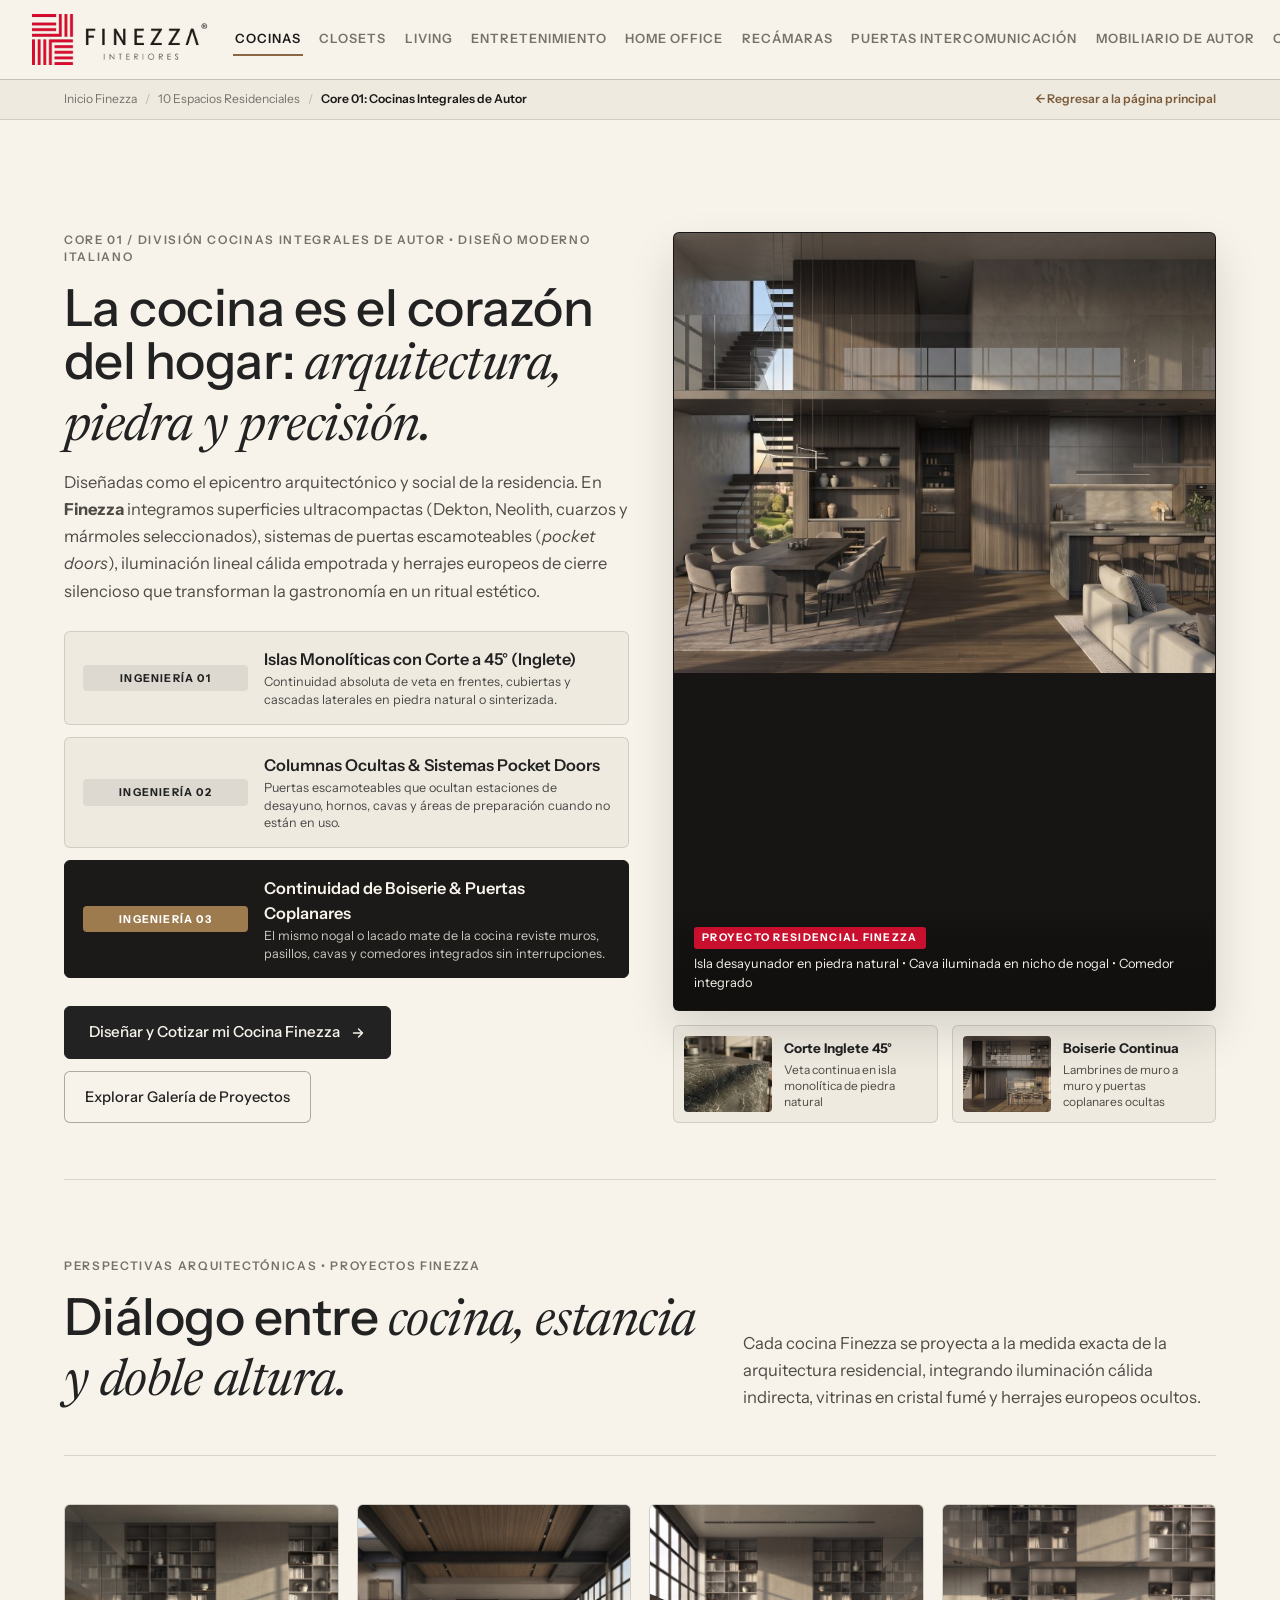
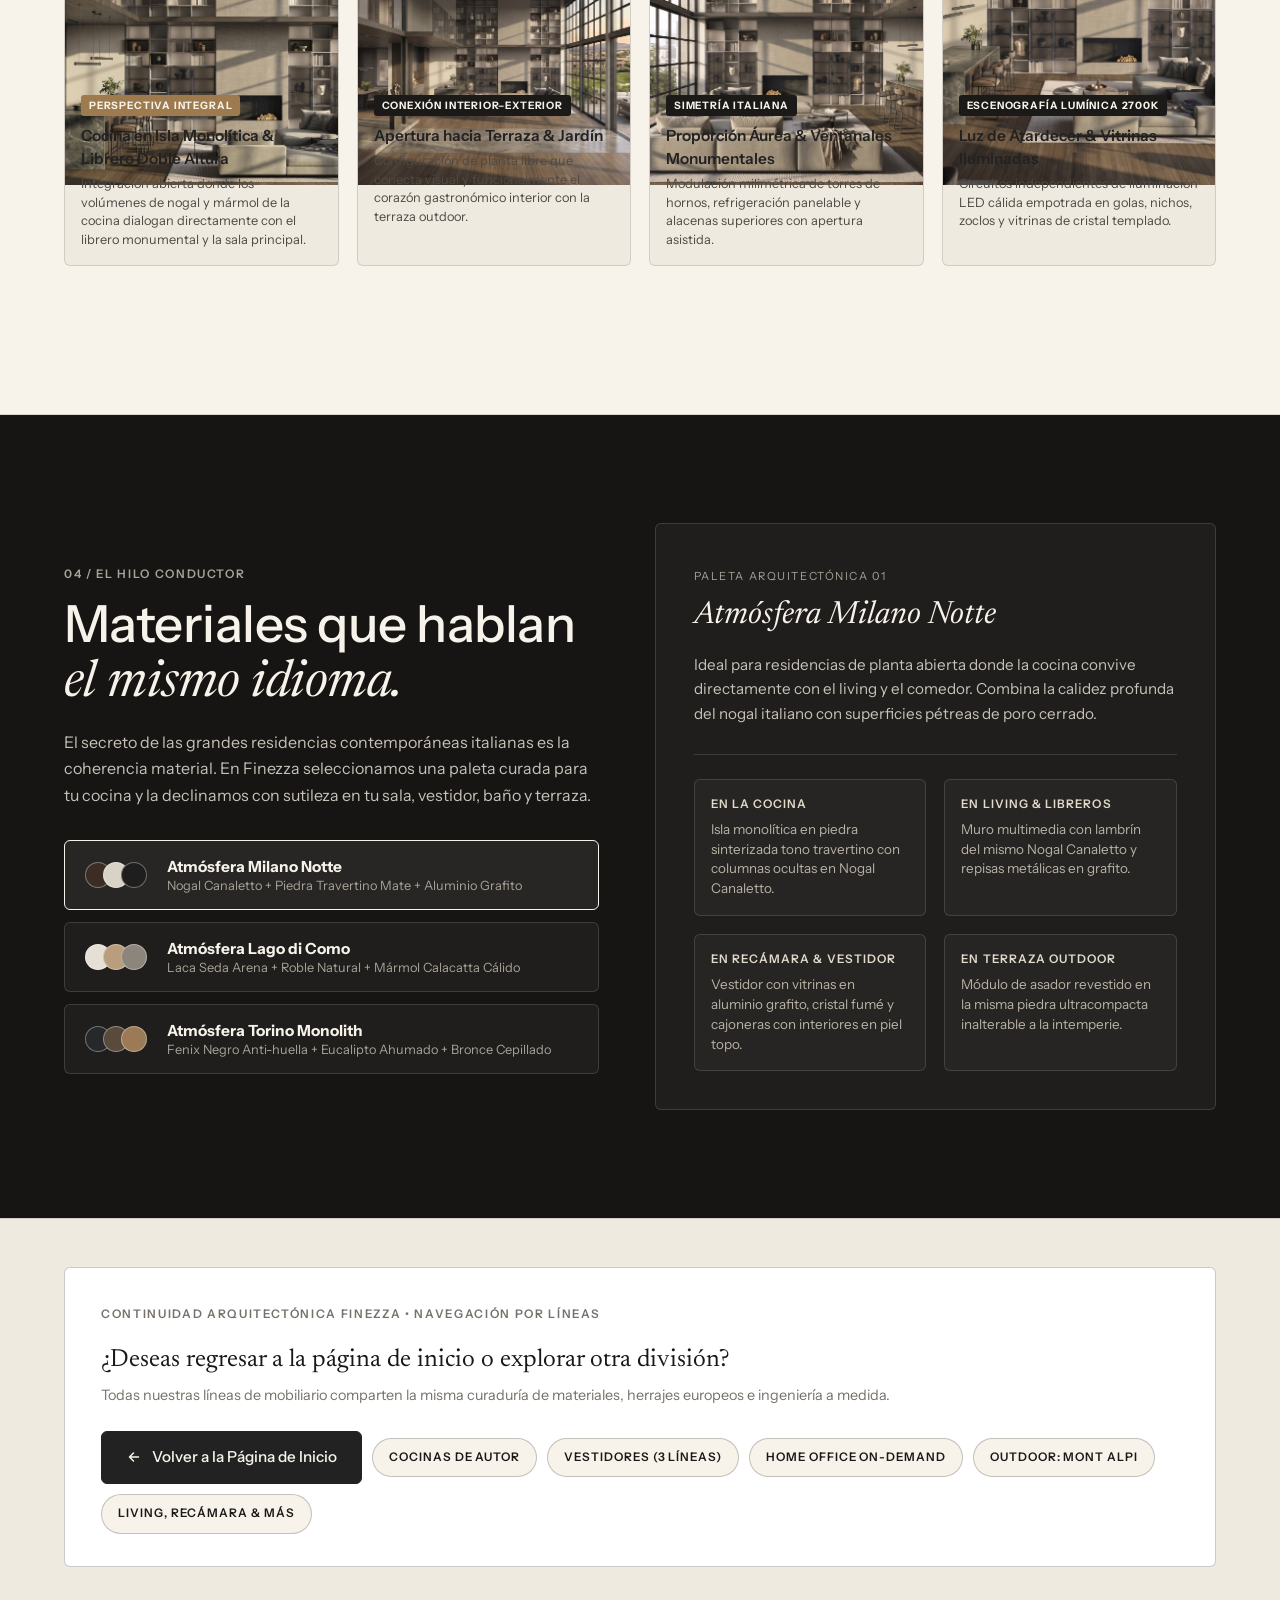
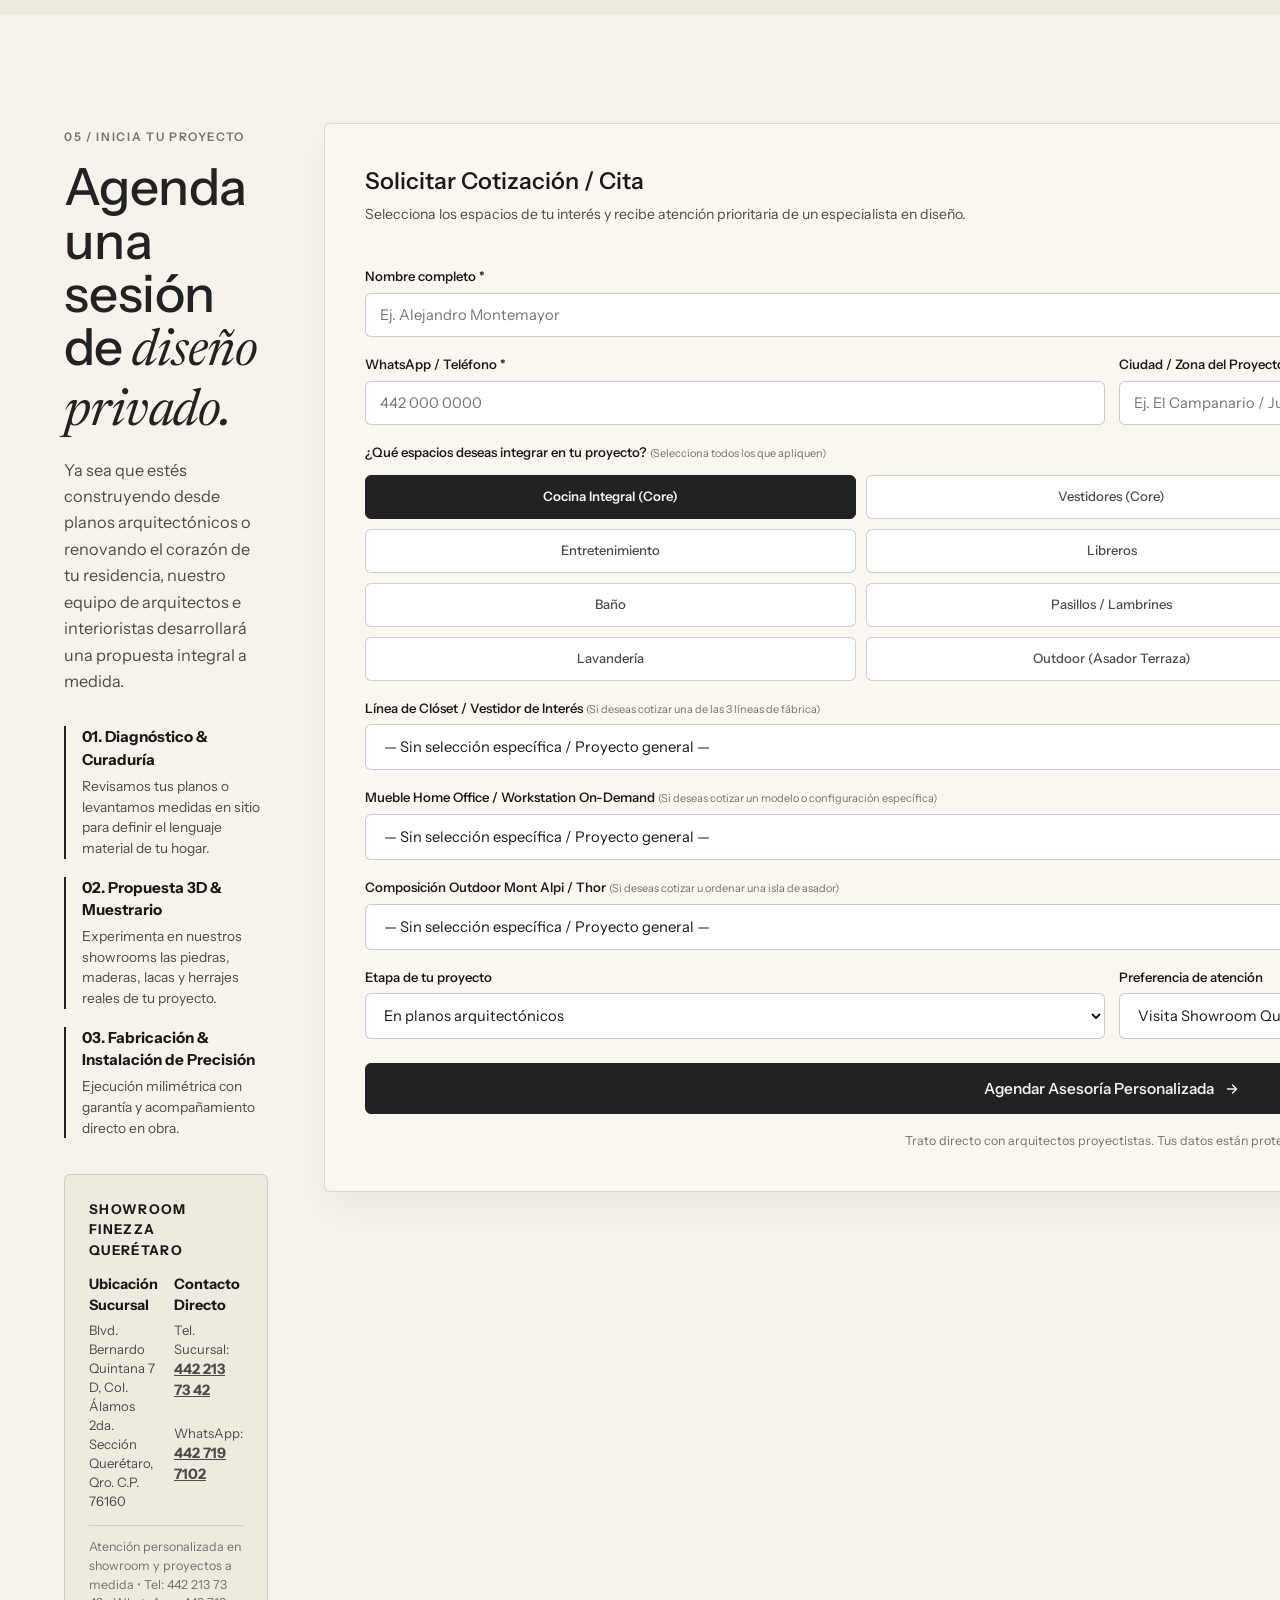
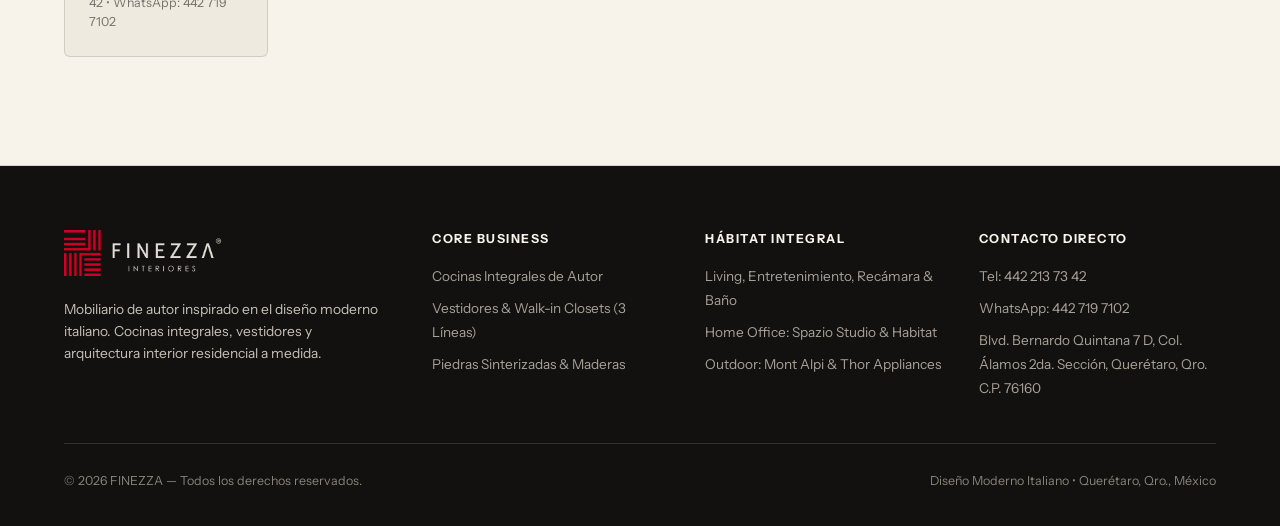
==== cocinas.html @ bd0eec0d "Versión 1.1 del cliente (solo pruebas en GitHub Pages) Co-Authored-By: Claude Opus 5.5 <noreply@anth" ====
<!DOCTYPE html>
<html lang="es">
<head>
  <meta charset="UTF-8">
  <meta name="viewport" content="width=device-width, initial-scale=1.0">
  <title>Cocinas Integrales de Autor | Dise&ntilde;o Moderno Italiano FINEZZA</title>
  <meta name="description" content="Divisi&oacute;n Cocinas Integrales de Autor Finezza: Islas monol&iacute;ticas en piedra natural y sinterizada con corte a 45&deg;, puertas escamoteables pocket doors y ebanister&iacute;a italiana.">
  <link rel="icon" type="image/png" href="assets/favicon-finezza.png">
  <link rel="preconnect" href="https://fonts.googleapis.com">
  <link rel="preconnect" href="https://fonts.gstatic.com" crossorigin>
  <link rel="stylesheet" href="https://fonts.googleapis.com/css2?family=Instrument+Sans:ital,wdth,wght@0,75..100,400..700&display=swap">
  <link rel="stylesheet" href="https://fonts.googleapis.com/css2?family=Newsreader:ital,opsz,wght@0,6..72,300..500;1,6..72,300..400&display=swap">
  <link rel="stylesheet" href="styles.css">
</head>
<body class="subpage-body">

 <!-- BARRA SUPERIOR FIJA DE NAVEGACIÓN HOMOLOGADA CON INDEX.HTML (9 CATEGORÍAS OFICIALES) -->
  <header class="subpage-header" id="topSubpage">
    <div class="container subpage-header-inner" style="max-width: 100%; padding-inline: clamp(20px, 2.5vw, 40px); flex-wrap: nowrap; gap: 16px;">
      <div class="subpage-brand-group" style="flex-shrink: 0;">
        <a href="index.html" class="subpage-logo-link" aria-label="FINEZZA Quer&eacute;taro &mdash; Volver a la p&aacute;gina de inicio">
          <img src="assets/logo-finezza.png" alt="FINEZZA Quer&eacute;taro" class="subpage-logo" width="185" height="52" style="max-width: 185px; height: auto;">
        </a>
      </div>

      <nav class="subpage-nav" aria-label="Categor&iacute;as principales Finezza" style="flex: 1; justify-content: center; flex-wrap: nowrap; gap: clamp(10px, 1.1vw, 18px);">
        <a href="cocinas.html" class="active" style="font-size: 0.8rem; white-space: nowrap;">Cocinas</a>
        <a href="vestidores.html" style="font-size: 0.8rem; white-space: nowrap;">Closets</a>
        <a href="espacios-residenciales.html#living" style="font-size: 0.8rem; white-space: nowrap;">Living</a>
        <a href="espacios-residenciales.html#entretenimiento" style="font-size: 0.8rem; white-space: nowrap;">Entretenimiento</a>
        <a href="home-office.html" style="font-size: 0.8rem; white-space: nowrap;">Home Office</a>
        <a href="espacios-residenciales.html#recamara" style="font-size: 0.8rem; white-space: nowrap;">Rec&aacute;maras</a>
        <a href="espacios-residenciales.html#pasillos" style="font-size: 0.8rem; white-space: nowrap;">Puertas Intercomunicaci&oacute;n</a>
        <a href="espacios-residenciales.html#libreros" style="font-size: 0.8rem; white-space: nowrap;">Mobiliario de Autor</a>
        <a href="outdoor.html" style="font-size: 0.8rem; white-space: nowrap;">Outdoor</a>
      </nav>

      <div class="subpage-actions" style="flex-shrink: 0;">
        <a href="index.html#cotizar" class="header-cta-link">Agendar Cita</a>
      </div>
    </div>
  </header>
  
  <!-- CINTILLO DE RUTA DE NAVEGACIÓN (BREADCRUMB) -->
  <div class="subpage-breadcrumb-bar">
    <div class="container subpage-breadcrumb-inner">
      <div class="breadcrumb-trail">
        <a href="index.html">Inicio Finezza</a>
        <span class="breadcrumb-sep">/</span>
        <a href="index.html#colecciones">10 Espacios Residenciales</a>
        <span class="breadcrumb-sep">/</span>
        <strong class="breadcrumb-current">Core 01: Cocinas Integrales de Autor</strong>
      </div>
      <a href="index.html" class="breadcrumb-back-link">&larr; Regresar a la p&aacute;gina principal</a>
    </div>
  </div>

  <!-- ==========================================================================
       DIVISIÓN COCINAS INTEGRALES DE AUTOR FINEZZA (CORE BUSINESS 01)
       ========================================================================== -->
  <section class="closets-section" id="cocinas-autor" aria-label="Divisi&oacute;n Cocinas Integrales de Autor Finezza">
    <div class="container">

      <div class="closets-cover-hero">
        <div class="closets-cover-content">
          <span class="eyebrow">CORE 01 / DIVISI&Oacute;N COCINAS INTEGRALES DE AUTOR &bull; DISE&Ntilde;O MODERNO ITALIANO</span>
          <h2 class="editorial-h2">La cocina es el coraz&oacute;n del hogar: <em>arquitectura, piedra y precisi&oacute;n.</em></h2>
          <p class="closets-cover-lead">
            Dise&ntilde;adas como el epicentro arquitect&oacute;nico y social de la residencia. En <strong>Finezza</strong> integramos superficies ultracompactas (Dekton, Neolith, cuarzos y m&aacute;rmoles seleccionados), sistemas de puertas escamoteables (<em>pocket doors</em>), iluminaci&oacute;n lineal c&aacute;lida empotrada y herrajes europeos de cierre silencioso que transforman la gastronom&iacute;a en un ritual est&eacute;tico.
          </p>

          <div class="closets-lines-summary">
            <div class="closet-summary-pill">
              <span class="pill-index">INGENIER&Iacute;A 01</span>
              <div>
                <strong>Islas Monol&iacute;ticas con Corte a 45&deg; (Inglete)</strong>
                <small>Continuidad absoluta de veta en frentes, cubiertas y cascadas laterales en piedra natural o sinterizada.</small>
              </div>
            </div>
            <div class="closet-summary-pill">
              <span class="pill-index">INGENIER&Iacute;A 02</span>
              <div>
                <strong>Columnas Ocultas &amp; Sistemas Pocket Doors</strong>
                <small>Puertas escamoteables que ocultan estaciones de desayuno, hornos, cavas y &aacute;reas de preparaci&oacute;n cuando no est&aacute;n en uso.</small>
              </div>
            </div>
            <div class="closet-summary-pill is-highlight">
              <span class="pill-index">INGENIER&Iacute;A 03</span>
              <div>
                <strong>Continuidad de Boiserie &amp; Puertas Coplanares</strong>
                <small>El mismo nogal o lacado mate de la cocina reviste muros, pasillos, cavas y comedores integrados sin interrupciones.</small>
              </div>
            </div>
          </div>

          <div class="closets-cover-actions">
            <a href="#cotizar" class="hero-btn">
              <span>Dise&ntilde;ar y Cotizar mi Cocina Finezza</span>
              <svg width="16" height="16" viewBox="0 0 16 16" fill="none" aria-hidden="true">
                <path d="M3.5 8H12.5M12.5 8L8.5 4M12.5 8L8.5 12" stroke="currentColor" stroke-width="1.4" stroke-linecap="round" stroke-linejoin="round"/>
              </svg>
            </a>
            <a href="javascript:void(0)" class="hero-btn-secondary" onclick="abrirGaleriaCocinas()">Explorar Galer&iacute;a de Proyectos</a>
          </div>
        </div>

        <div class="closets-cover-media-wrap">
          <figure class="closets-cover-main-fig">
            <img src="assets/portada-04-cocina-comedor.jpg" alt="Cocina de autor Finezza con isla monol&iacute;tica, cava iluminada y comedor" class="closets-cover-img" loading="eager">
            <figcaption class="closets-cover-caption">
              <span class="caption-tag">PROYECTO RESIDENCIAL FINEZZA</span>
              <span>Isla desayunador en piedra natural &bull; Cava iluminada en nicho de nogal &bull; Comedor integrado</span>
            </figcaption>
          </figure>
          <div class="closets-cover-secondary-grid">
            <figure class="closets-cover-sketch-card">
              <img src="assets/portada-detalle-marmol-isla.jpg" alt="Detalle macro de corte a 45 grados en isla monol&iacute;tica de m&aacute;rmol" loading="lazy">
              <figcaption>
                <strong>Corte Inglete 45&deg;</strong>
                <span>Veta continua en isla monol&iacute;tica de piedra natural</span>
              </figcaption>
            </figure>
            <figure class="closets-cover-sketch-card">
              <img src="assets/portada-06-cocina-boiserie.jpg" alt="Elevaci&oacute;n arquitect&oacute;nica de cocina con boiserie y puertas coplanares ocultas" loading="lazy">
              <figcaption>
                <strong>Boiserie Continua</strong>
                <span>Lambrines de muro a muro y puertas coplanares ocultas</span>
              </figcaption>
            </figure>
          </div>
        </div>
      </div>

      <!-- Galería de Perspectivas de Cocinas Reales Finezza -->
      <div class="closets-block" id="galeriaCocinas">
        <div class="section-header-row">
          <div>
            <span class="eyebrow">PERSPECTIVAS ARQUITECT&Oacute;NICAS &bull; PROYECTOS FINEZZA</span>
            <h3 class="editorial-h2">Di&aacute;logo entre <em>cocina, estancia y doble altura.</em></h3>
          </div>
          <p class="section-intro-copy">
            Cada cocina Finezza se proyecta a la medida exacta de la arquitectura residencial, integrando iluminaci&oacute;n c&aacute;lida indirecta, vitrinas en cristal fum&eacute; y herrajes europeos ocultos.
          </p>
        </div>

        <div class="islands-2025-grid">
          <article class="island-2025-card">
            <div class="island-img-pair">
              <img src="assets/portada-finezza.jpg" alt="Perspectiva integral de cocina en isla de m&aacute;rmol y estancia" loading="lazy" style="grid-column: span 2; height: 280px;">
            </div>
            <div class="island-card-body">
              <span class="island-badge is-gold">PERSPECTIVA INTEGRAL</span>
              <h4>Cocina en Isla Monol&iacute;tica &amp; Librero Doble Altura</h4>
              <p>Integraci&oacute;n abierta donde los vol&uacute;menes de nogal y m&aacute;rmol de la cocina dialogan directamente con el librero monumental y la sala principal.</p>
            </div>
          </article>

          <article class="island-2025-card">
            <div class="island-img-pair">
              <img src="assets/portada-03-arquitectura-terraza.jpg" alt="Conexi&oacute;n interior-exterior de cocina hacia terraza" loading="lazy" style="grid-column: span 2; height: 280px;">
            </div>
            <div class="island-card-body">
              <span class="island-badge">CONEXI&Oacute;N INTERIOR&ndash;EXTERIOR</span>
              <h4>Apertura hacia Terraza &amp; Jard&iacute;n</h4>
              <p>Configuraci&oacute;n de planta libre que conecta visual y funcionalmente el coraz&oacute;n gastron&oacute;mico interior con la terraza outdoor.</p>
            </div>
          </article>

          <article class="island-2025-card">
            <div class="island-img-pair">
              <img src="assets/portada-panoramica-invertida.jpg" alt="Simetr&iacute;a italiana en cocina abierta y ventanal reticular" loading="lazy" style="grid-column: span 2; height: 280px;">
            </div>
            <div class="island-card-body">
              <span class="island-badge">SIMETR&Iacute;A ITALIANA</span>
              <h4>Proporci&oacute;n &Aacute;urea &amp; Ventanales Monumentales</h4>
              <p>Modulaci&oacute;n milim&eacute;trica de torres de hornos, refrigeraci&oacute;n panelable y alacenas superiores con apertura asistida.</p>
            </div>
          </article>

          <article class="island-2025-card">
            <div class="island-img-pair">
              <img src="assets/portada-02-estancia.jpg" alt="Atm&oacute;sfera nocturna en cocina y estancia Finezza" loading="lazy" style="grid-column: span 2; height: 280px;">
            </div>
            <div class="island-card-body">
              <span class="island-badge">ESCENOGRAF&Iacute;A LUM&Iacute;NICA 2700K</span>
              <h4>Luz de Atardecer &amp; Vitrinas Iluminadas</h4>
              <p>Circuitos independientes de iluminaci&oacute;n LED c&aacute;lida empotrada en golas, nichos, zoclos y vitrinas de cristal templado.</p>
            </div>
          </article>
        </div>
      </div>

    </div>
  </section>

  <!-- ==========================================================================
       EL HILO CONDUCTOR: MATERIALIDAD ITALIANA INTERACTIVA
       ========================================================================== -->
  <section class="materials-section" id="materialidad">
    <div class="container">
      <div class="materials-layout">
        <div class="materials-info">
          <span class="eyebrow">04 / EL HILO CONDUCTOR</span>
          <h2 class="editorial-h2">Materiales que hablan <em>el mismo idioma.</em></h2>
          <p class="materials-lead">
            El secreto de las grandes residencias contempor&aacute;neas italianas es la coherencia material. En Finezza seleccionamos una paleta curada para tu cocina y la declinamos con sutileza en tu sala, vestidor, ba&ntilde;o y terraza.
          </p>

          <div class="palette-selector" role="tablist" aria-label="Paletas de dise&ntilde;o Finezza">
            <button class="palette-btn active" data-palette="milano" role="tab" aria-selected="true">
              <span class="swatch-group">
                <span class="swatch" style="background:#3b2d23;"></span>
                <span class="swatch" style="background:#d8d2c7;"></span>
                <span class="swatch" style="background:#1e1e1e;"></span>
              </span>
              <span class="palette-text">
                <strong>Atm&oacute;sfera Milano Notte</strong>
                <small>Nogal Canaletto + Piedra Travertino Mate + Aluminio Grafito</small>
              </span>
            </button>

            <button class="palette-btn" data-palette="como" role="tab" aria-selected="false">
              <span class="swatch-group">
                <span class="swatch" style="background:#e6dfd5;"></span>
                <span class="swatch" style="background:#b99d7c;"></span>
                <span class="swatch" style="background:#8c857b;"></span>
              </span>
              <span class="palette-text">
                <strong>Atm&oacute;sfera Lago di Como</strong>
                <small>Laca Seda Arena + Roble Natural + M&aacute;rmol Calacatta C&aacute;lido</small>
              </span>
            </button>

            <button class="palette-btn" data-palette="torino" role="tab" aria-selected="false">
              <span class="swatch-group">
                <span class="swatch" style="background:#26282a;"></span>
                <span class="swatch" style="background:#594a3c;"></span>
                <span class="swatch" style="background:#9a7b56;"></span>
              </span>
              <span class="palette-text">
                <strong>Atm&oacute;sfera Torino Monolith</strong>
                <small>Fenix Negro Anti-huella + Eucalipto Ahumado + Bronce Cepillado</small>
              </span>
            </button>
          </div>
        </div>

        <div class="materials-showcase" id="palettePreview">
          <div class="palette-card">
            <div class="palette-card-header">
              <span class="palette-tag" id="paletteCode">PALETA ARQUITECT&Oacute;NICA 01</span>
              <h3 id="paletteTitle">Atm&oacute;sfera Milano Notte</h3>
            </div>
            <p id="paletteDesc">
              Ideal para residencias de planta abierta donde la cocina convive directamente con el living y el comedor. Combina la calidez profunda del nogal italiano con superficies p&eacute;treas de poro cerrado.
            </p>
            <div class="continuity-timeline">
              <div class="continuity-step">
                <span class="step-room">En la Cocina</span>
                <p id="stepKitchen">Isla monol&iacute;tica en piedra sinterizada tono travertino con columnas ocultas en Nogal Canaletto.</p>
              </div>
              <div class="continuity-step">
                <span class="step-room">En Living &amp; Libreros</span>
                <p id="stepLiving">Muro multimedia con lambr&iacute;n del mismo Nogal Canaletto y repisas met&aacute;licas en grafito.</p>
              </div>
              <div class="continuity-step">
                <span class="step-room">En Rec&aacute;mara &amp; Vestidor</span>
                <p id="stepBedroom">Vestidor con vitrinas en aluminio grafito, cristal fum&eacute; y cajoneras con interiores en piel topo.</p>
              </div>
              <div class="continuity-step">
                <span class="step-room">En Terraza Outdoor</span>
                <p id="stepOutdoor">M&oacute;dulo de asador revestido en la misma piedra ultracompacta inalterable a la intemperie.</p>
              </div>
            </div>
          </div>
        </div>
      </div>
    </div>
  </section>

  <!-- FRANJA DE NAVEGACIÓN CRUZADA Y REGRESO A LA PÁGINA DE INICIO -->
  <section class="subpage-return-strip" aria-label="Explorar otras l&iacute;neas o volver al inicio">
    <div class="container">
      <div class="subpage-return-card">
        <div class="subpage-return-copy">
          <span class="eyebrow">CONTINUIDAD ARQUITECT&Oacute;NICA FINEZZA &bull; NAVEGACI&Oacute;N POR L&Iacute;NEAS</span>
          <h3>&iquest;Deseas regresar a la p&aacute;gina de inicio o explorar otra divisi&oacute;n?</h3>
          <p>Todas nuestras l&iacute;neas de mobiliario comparten la misma curadur&iacute;a de materiales, herrajes europeos e ingenier&iacute;a a medida.</p>
        </div>
        <div class="subpage-return-links">
          <a href="index.html" class="hero-btn">
            <svg width="16" height="16" viewBox="0 0 16 16" fill="none" aria-hidden="true">
              <path d="M12.5 8H3.5M3.5 8L7.5 4M3.5 8L7.5 12" stroke="currentColor" stroke-width="1.5" stroke-linecap="round" stroke-linejoin="round"/>
            </svg>
            <span>Volver a la P&aacute;gina de Inicio</span>
          </a>
          <a href="cocinas.html" class="subpage-quick-pill">Cocinas de Autor</a>
          <a href="vestidores.html" class="subpage-quick-pill">Vestidores (3 L&iacute;neas)</a>
          <a href="home-office.html" class="subpage-quick-pill">Home Office On-Demand</a>
          <a href="outdoor.html" class="subpage-quick-pill">Outdoor: Mont Alpi</a>
          <a href="espacios-residenciales.html" class="subpage-quick-pill">Living, Rec&aacute;mara &amp; M&aacute;s</a>
        </div>
      </div>
    </div>
  </section>

  <!-- ==========================================================================
       SECCIÓN DE CONVERSIÓN PARA CAMPAÑAS EN REDES (LEAD MAGNET + SHOWROOMS)
       ========================================================================== -->
  <section class="campaign-cta-section" id="cotizar">
    <div class="container">
      <div class="campaign-grid">
        
        <!-- Columna Izquierda: Propuesta de Valor & Showrooms -->
        <div class="campaign-copy">
          <span class="eyebrow">05 / INICIA TU PROYECTO</span>
          <h2 class="editorial-h2">Agenda una sesi&oacute;n de <em>dise&ntilde;o privado.</em></h2>
          <p>
            Ya sea que est&eacute;s construyendo desde planos arquitect&oacute;nicos o renovando el coraz&oacute;n de tu residencia, nuestro equipo de arquitectos e interioristas desarrollar&aacute; una propuesta integral a medida.
          </p>

          <div class="process-steps">
            <div class="p-step">
              <strong>01. Diagn&oacute;stico &amp; Curadur&iacute;a</strong>
              <span>Revisamos tus planos o levantamos medidas en sitio para definir el lenguaje material de tu hogar.</span>
            </div>
            <div class="p-step">
              <strong>02. Propuesta 3D &amp; Muestrario</strong>
              <span>Experimenta en nuestros showrooms las piedras, maderas, lacas y herrajes reales de tu proyecto.</span>
            </div>
            <div class="p-step">
              <strong>03. Fabricaci&oacute;n &amp; Instalaci&oacute;n de Precisi&oacute;n</strong>
              <span>Ejecuci&oacute;n milim&eacute;trica con garant&iacute;a y acompa&ntilde;amiento directo en obra.</span>
            </div>
          </div>

          <div class="showrooms-box">
            <h4>Showroom Finezza Quer&eacute;taro</h4>
            <div class="showrooms-grid">
              <div class="showroom-item">
                <strong>Ubicaci&oacute;n Sucursal</strong>
                <p>Blvd. Bernardo Quintana 7 D, Col. &Aacute;lamos 2da. Secci&oacute;n<br>Quer&eacute;taro, Qro. C.P. 76160</p>
              </div>
              <div class="showroom-item">
                <strong>Contacto Directo</strong>
                <p>
                  Tel. Sucursal: <a href="tel:4422137342"><strong>442 213 73 42</strong></a><br>
                  WhatsApp: <a href="https://wa.me/524427197102" target="_blank" rel="noopener"><strong>442 719 7102</strong></a>
                </p>
              </div>
            </div>
            <p class="showroom-hours">Atenci&oacute;n personalizada en showroom y proyectos a medida &bull; Tel: 442 213 73 42 &bull; WhatsApp: 442 719 7102</p>
          </div>
        </div>

        <!-- Columna Derecha: Formulario interactivo para campañas de Redes Sociales -->
        <div class="campaign-form-card">
          <form id="leadForm" class="lead-form">
            <div class="form-header">
              <h3>Solicitar Cotizaci&oacute;n / Cita</h3>
              <p>Selecciona los espacios de tu inter&eacute;s y recibe atenci&oacute;n prioritaria de un especialista en dise&ntilde;o.</p>
            </div>

            <div class="form-group">
              <label for="clientName">Nombre completo *</label>
              <input type="text" id="clientName" name="clientName" required placeholder="Ej. Alejandro Montemayor">
            </div>

            <div class="form-row">
              <div class="form-group">
                <label for="clientPhone">WhatsApp / Tel&eacute;fono *</label>
                <input type="tel" id="clientPhone" name="clientPhone" required placeholder="442 000 0000">
              </div>
              <div class="form-group">
                <label for="clientCity">Ciudad / Zona del Proyecto</label>
                <input type="text" id="clientCity" name="clientCity" placeholder="Ej. El Campanario / Juriquilla, Qro.">
              </div>
            </div>

            <div class="form-group">
              <label>&iquest;Qu&eacute; espacios deseas integrar en tu proyecto? <small>(Selecciona todos los que apliquen)</small></label>
              <div class="chips-grid" id="spacesChips">
                <label class="chip-checkbox">
                  <input type="checkbox" name="spaces" value="Cocina Integral" checked>
                  <span>Cocina Integral (Core)</span>
                </label>
                <label class="chip-checkbox">
                  <input type="checkbox" name="spaces" value="Vestidor / Walk-in Closet">
                  <span>Vestidores (Core)</span>
                </label>
                <label class="chip-checkbox">
                  <input type="checkbox" name="spaces" value="Living">
                  <span>Mobiliario Living</span>
                </label>
                <label class="chip-checkbox">
                  <input type="checkbox" name="spaces" value="Entretenimiento / TV">
                  <span>Entretenimiento</span>
                </label>
                <label class="chip-checkbox">
                  <input type="checkbox" name="spaces" value="Libreros">
                  <span>Libreros</span>
                </label>
                <label class="chip-checkbox">
                  <input type="checkbox" name="spaces" value="Rec&aacute;mara">
                  <span>Rec&aacute;mara</span>
                </label>
                <label class="chip-checkbox">
                  <input type="checkbox" name="spaces" value="Ba&ntilde;o">
                  <span>Ba&ntilde;o</span>
                </label>
                <label class="chip-checkbox">
                  <input type="checkbox" name="spaces" value="Pasillos y Puertas">
                  <span>Pasillos / Lambrines</span>
                </label>
                <label class="chip-checkbox">
                  <input type="checkbox" name="spaces" value="Home Office">
                  <span>Home Office</span>
                </label>
                <label class="chip-checkbox">
                  <input type="checkbox" name="spaces" value="Lavander&iacute;a">
                  <span>Lavander&iacute;a</span>
                </label>
                <label class="chip-checkbox">
                  <input type="checkbox" name="spaces" value="Outdoor / Asador en Terraza">
                  <span>Outdoor (Asador Terraza)</span>
                </label>
              </div>
            </div>

            <div class="form-group">
              <label for="closetLineSelect">L&iacute;nea de Cl&oacute;set / Vestidor de Inter&eacute;s <small>(Si deseas cotizar una de las 3 l&iacute;neas de f&aacute;brica)</small></label>
              <select id="closetLineSelect" name="closetLineSelect">
                <option value="">&mdash; Sin selecci&oacute;n espec&iacute;fica / Proyecto general &mdash;</option>
                <optgroup label="Las 3 L&iacute;neas Definidas por F&aacute;brica (Lanzamiento 2025)">
                  <option value="L&iacute;nea 01: Cl&oacute;set Modular (M&oacute;dulos individuales / Tornillo)">L&iacute;nea 01: Cl&oacute;set Modular &mdash; M&oacute;dulos individuales, Fondo o Manguete, Tornillo (Armado/Desarmado)</option>
                  <option value="L&iacute;nea 02: Cl&oacute;set Libre (Sin l&iacute;mite de ancho / Rafix interno)">L&iacute;nea 02: Cl&oacute;set Libre &mdash; Sin l&iacute;mite de ancho, Fondo o Manguete, Rafix interno (-14% a -32%)</option>
                  <option value="L&iacute;nea 03: Cl&oacute;set Light 2025 (Verticales 400mm y Horizontales 600mm)">L&iacute;nea 03: Cl&oacute;set Light (2025) &mdash; Manguete, Rafix interno, Verticales 400mm y Horizontales 600mm (-19% a -37%)</option>
                </optgroup>
                <optgroup label="Islas Centrales &amp; Configuraciones Especiales">
                  <option value="Walk-in Closet con Isla 8 Cajones Organizador c/ Vidrio">Walk-in Closet con Isla Doble (8 Cajones Organizador c/ Vidrio)</option>
                  <option value="Walk-in Closet con Isla 16 Cajones Organizador c/ Vidrio">Walk-in Closet con Isla Cu&aacute;druple (16 Cajones Organizador c/ Vidrio)</option>
                  <option value="Cl&oacute;set Fondo 400 mm (Espacios Reducidos / Sin Puertas)">Cl&oacute;set Fondo 400 mm (Espacios Reducidos / Sin Puertas)</option>
                  <option value="Cl&oacute;set Fondo 600 mm (Con Puertas y Accesorios)">Cl&oacute;set Fondo 600 mm (Con Puertas y 16 Accesorios)</option>
                </optgroup>
              </select>
            </div>

            <div class="form-group">
              <label for="homeOfficeModelSelect">Mueble Home Office / Workstation On-Demand <small>(Si deseas cotizar un modelo o configuraci&oacute;n espec&iacute;fica)</small></label>
              <select id="homeOfficeModelSelect" name="homeOfficeModelSelect">
                <option value="">&mdash; Sin selecci&oacute;n espec&iacute;fica / Proyecto general &mdash;</option>
                <optgroup label="Familia Habitat Essenziale (8 Modelos On-Demand)">
                  <option value="Habitat Essenziale &mdash; Nuvola L (Workstation en esquina 200 x 140 x 180 cm &mdash; Desde $24,900 MXN)">Nuvola L &mdash; Workstation en esquina (200 &times; 140 &times; 180 cm) &bull; Configurador Activo ($24,900 MXN base)</option>
                  <option value="Habitat Essenziale &mdash; Sospeso (Escritorio suspendido 140 x 60 x 75 cm)">Sospeso &mdash; Escritorio suspendido con cajonera y estante a&eacute;reo (140 &times; 60 &times; 75 cm)</option>
                  <option value="Habitat Essenziale &mdash; Levita 18 (Escritorio mural integrado 180 x 50 x 200 cm)">Levita 18 &mdash; Escritorio mural integrado con torre y m&oacute;dulo a&eacute;reo (180 &times; 50 &times; 200 cm)</option>
                  <option value="Habitat Essenziale &mdash; Levita 22 (Escritorio mural integrado 220 x 50 x 200 cm)">Levita 22 &mdash; Escritorio mural integrado extendido (220 &times; 50 &times; 200 cm)</option>
                  <option value="Habitat Essenziale &mdash; Nuvola 18 (Workstation ligero 180 x 60 x 180 cm)">Nuvola 18 &mdash; Workstation ligero con estantes abiertos y m&oacute;dulo a&eacute;reo (180 &times; 60 &times; 180 cm)</option>
                  <option value="Habitat Essenziale &mdash; Nuvola 22 (Workstation ligero 220 x 60 x 180 cm)">Nuvola 22 &mdash; Workstation ligero amplio con estantes abiertos (220 &times; 60 &times; 180 cm)</option>
                  <option value="Habitat Essenziale &mdash; Studente (Escritorio juvenil 120 x 55 x 160 cm)">Studente &mdash; Escritorio juvenil con cajonera, nicho y estante superior (120 &times; 55 &times; 160 cm)</option>
                  <option value="Habitat Essenziale &mdash; Zen (Workstation minimalista 130 x 50 x 75 cm)">Zen &mdash; Workstation minimalista con panel de listones y m&oacute;dulo flotante (130 &times; 50 &times; 75 cm)</option>
                </optgroup>
                <optgroup label="Familia Spazio Studio (8 Modelos Ejecutivos 38 mm)">
                  <option value="Spazio Studio &mdash; Volo (Escritorio de autor 160 x 75 x 75 cm)">Volo &mdash; Escritorio de autor con pata estructural suspendida y cajonera flotante (160 &times; 75 &times; 75 cm)</option>
                  <option value="Spazio Studio &mdash; Alcova 18 (Escritorio mural integrado 180 x 60 x 180 cm)">Alcova 18 &mdash; Escritorio mural integrado con torre y m&oacute;dulo a&eacute;reo (180 &times; 60 &times; 180 cm)</option>
                  <option value="Spazio Studio &mdash; Alcova 22 (Escritorio mural integrado 220 x 60 x 180 cm)">Alcova 22 &mdash; Escritorio mural integrado extendido (220 &times; 60 &times; 180 cm)</option>
                  <option value="Spazio Studio &mdash; Aero 18 (Workstation ejecutivo 180 x 80 x 210 cm)">Aero 18 &mdash; Workstation ejecutivo con torre de almacenamiento y librero a&eacute;reo (180 &times; 80 &times; 210 cm)</option>
                  <option value="Spazio Studio &mdash; Aero 22 (Workstation ejecutivo 220 x 80 x 210 cm)">Aero 22 &mdash; Workstation ejecutivo amplio con torre y librero a&eacute;reo (220 &times; 80 &times; 210 cm)</option>
                  <option value="Spazio Studio &mdash; Aero Angolo (Workstation en esquina 200 x 160 x 210 cm)">Aero Angolo &mdash; Workstation ejecutivo en esquina con torre y librero a&eacute;reo (200 &times; 160 &times; 210 cm)</option>
                  <option value="Spazio Studio &mdash; Universita (Centro de estudio y archivo 150 x 70 x 190 cm)">Universita &mdash; Centro de estudio y trabajo con m&oacute;dulos de archivo y estanter&iacute;a (150 &times; 70 &times; 190 cm)</option>
                  <option value="Spazio Studio &mdash; Cubica (Workstation compacto 120 x 60 x 160 cm)">Cubica &mdash; Workstation compacto con cubos de almacenamiento modulares (120 &times; 60 &times; 160 cm)</option>
                </optgroup>
              </select>
            </div>

            <div class="form-group">
              <label for="outdoorModelSelect">Composici&oacute;n Outdoor Mont Alpi / Thor <small>(Si deseas cotizar u ordenar una isla de asador)</small></label>
              <select id="outdoorModelSelect" name="outdoorModelSelect">
                <option value="">&mdash; Sin selecci&oacute;n espec&iacute;fica / Proyecto general &mdash;</option>
                <optgroup label="Mont Alpi Original Series &mdash; 6 Quemadores (115,000 BTU)">
                  <option value="Mont Alpi MAi805-D (Isla 6 Quemadores)">MAi805-D &mdash; Isla Original Deluxe 6 Quemadores (94")</option>
                  <option value="Mont Alpi MAi805-DFC (6 Quemadores + Refrigerador)">MAi805-DFC &mdash; Isla 6 Quemadores + Gabinete Refrigerador (119")</option>
                  <option value="Mont Alpi MAi805-DBEV (6 Quemadores + Centro de Bebidas)">MAi805-DBEV &mdash; Isla 6 Quemadores + Centro de Bebidas y Tarja (132")</option>
                  <option value="Mont Alpi MAi805-DKEG (6 Quemadores + Kegerator)">MAi805-DKEG &mdash; Isla 6 Quemadores + M&oacute;dulo Kegerator 3 Grifos (119")</option>
                  <option value="Mont Alpi MAi805-D90FC (Esquina 90&deg; + Refrigerador)">MAi805-D90FC &mdash; Isla en &laquo;L&raquo; 90&deg; 6 Quemadores + Refrigerador</option>
                  <option value="Mont Alpi MAi805-D90BEV (Esquina 90&deg; + Centro de Bebidas)">MAi805-D90BEV &mdash; Isla en &laquo;L&raquo; 90&deg; 6 Quemadores + Centro de Bebidas</option>
                  <option value="Mont Alpi MAi805-D90KEG (Esquina 90&deg; + Kegerator)">MAi805-D90KEG &mdash; Isla en &laquo;L&raquo; 90&deg; 6 Quemadores + Kegerator</option>
                </optgroup>
                <optgroup label="Mont Alpi Original Series &mdash; 4 Quemadores (78,000 BTU)">
                  <option value="Mont Alpi MAi400-D (Isla 4 Quemadores)">MAi400-D &mdash; Isla Original Deluxe 4 Quemadores (82")</option>
                  <option value="Mont Alpi MAi400-DFC (4 Quemadores + Refrigerador)">MAi400-DFC &mdash; Isla 4 Quemadores + Gabinete Refrigerador (107")</option>
                  <option value="Mont Alpi MAi400-DBEV (4 Quemadores + Centro de Bebidas)">MAi400-DBEV &mdash; Isla 4 Quemadores + Centro de Bebidas y Tarja (120")</option>
                </optgroup>
                <optgroup label="Thor Appliances &amp; M&oacute;dulos Individuales">
                  <option value="Equipos Thor Appliances Outdoor">Equipos Thor Appliances&reg; (Asesor&iacute;a de cat&aacute;logo)</option>
                  <option value="M&oacute;dulos o Accesorios Individuales Mont Alpi">M&oacute;dulos adicionales / Accesorios Mont Alpi&reg;</option>
                </optgroup>
              </select>
            </div>

            <div class="form-row">
              <div class="form-group">
                <label for="projectStage">Etapa de tu proyecto</label>
                <select id="projectStage" name="projectStage">
                  <option value="En planos arquitect&oacute;nicos">En planos arquitect&oacute;nicos</option>
                  <option value="Obra gris / en construcci&oacute;n">Obra gris / en construcci&oacute;n</option>
                  <option value="Remodelaci&oacute;n residencial">Remodelaci&oacute;n residencial</option>
                  <option value="Soy Arquitecto / Interiorista">Soy Arquitecto / Desarrollador</option>
                </select>
              </div>
              <div class="form-group">
                <label for="preferredShowroom">Preferencia de atenci&oacute;n</label>
                <select id="preferredShowroom" name="preferredShowroom">
                  <option value="Showroom Quer&eacute;taro (Blvd. Bernardo Quintana 7 D)">Visita Showroom Quer&eacute;taro (Bernardo Quintana 7 D)</option>
                  <option value="Visita en Obra / Domicilio en Quer&eacute;taro">Cita en Obra / Domicilio (Quer&eacute;taro)</option>
                  <option value="Videollamada inicial">Videollamada de diagn&oacute;stico</option>
                </select>
              </div>
            </div>

            <button type="submit" class="submit-btn">
              <span>Agendar Asesor&iacute;a Personalizada</span>
              <svg width="16" height="16" viewBox="0 0 16 16" fill="none" aria-hidden="true">
                <path d="M3.5 8H12.5M12.5 8L8.5 4M12.5 8L8.5 12" stroke="currentColor" stroke-width="1.4" stroke-linecap="round" stroke-linejoin="round"/>
              </svg>
            </button>

            <p class="form-footnote" id="formFeedback" aria-live="polite">
              Trato directo con arquitectos proyectistas. Tus datos est&aacute;n protegidos.
            </p>
          </form>
        </div>

      </div>
    </div>
  </section>

  <!-- ==========================================================================
       PIE DE PÁGINA (FOOTER)
       ========================================================================== -->
  <footer class="site-footer">
    <div class="container">
      <div class="footer-top">
        <div class="footer-brand-col">
          <a href="index.html" class="footer-logo-link" aria-label="Finezza Cocinas &mdash; Volver al inicio">
            <img 
              src="assets/logo-finezza-white.png" 
              alt="FINEZZA Cocinas" 
              class="footer-logo-img"
              width="210"
              height="58"
              loading="lazy">
          </a>
          <p>Mobiliario de autor inspirado en el dise&ntilde;o moderno italiano. Cocinas integrales, vestidores y arquitectura interior residencial a medida.</p>
        </div>
        <div class="footer-links-col">
          <h5>Core Business</h5>
          <ul>
            <li><a href="cocinas.html">Cocinas Integrales de Autor</a></li>
            <li><a href="vestidores.html">Vestidores &amp; Walk-in Closets (3 L&iacute;neas)</a></li>
            <li><a href="index.html#materialidad">Piedras Sinterizadas &amp; Maderas</a></li>
          </ul>
        </div>
        <div class="footer-links-col">
          <h5>H&aacute;bitat Integral</h5>
          <ul>
            <li><a href="espacios-residenciales.html">Living, Entretenimiento, Rec&aacute;mara &amp; Ba&ntilde;o</a></li>
            <li><a href="home-office.html">Home Office: Spazio Studio &amp; Habitat</a></li>
            <li><a href="outdoor.html">Outdoor: Mont Alpi &amp; Thor Appliances</a></li>
          </ul>
        </div>
        <div class="footer-links-col">
          <h5>Contacto Directo</h5>
          <ul>
            <li><a href="tel:4422137342">Tel: 442 213 73 42</a></li>
            <li><a href="https://wa.me/524427197102" target="_blank" rel="noopener">WhatsApp: 442 719 7102</a></li>
            <li><a href="#cotizar">Blvd. Bernardo Quintana 7 D, Col. &Aacute;lamos 2da. Secci&oacute;n, Quer&eacute;taro, Qro. C.P. 76160</a></li>
          </ul>
        </div>
      </div>
      <div class="footer-bottom">
        <span>&copy; 2026 FINEZZA &mdash; Todos los derechos reservados.</span>
        <span>Dise&ntilde;o Moderno Italiano &bull; Quer&eacute;taro, Qro., M&eacute;xico</span>
      </div>
    </div>
  </footer>

  <script src="script.js"></script>
  <!-- ========================================================================
       MODAL GALERÍA DE PROYECTOS DE COCINAS & LIGHTBOX ZOOM
       ======================================================================== -->
  <div class="ho-modal-galeria" id="modalGaleriaCocinas" onclick="cerrarGaleriaCocinas()" role="dialog" aria-modal="true" aria-labelledby="galeria-titulo-cocinas">
    <div class="ho-modal-galeria-contenido" onclick="event.stopPropagation()">
      <button type="button" class="ho-galeria-cerrar" onclick="cerrarGaleriaCocinas()" aria-label="Cerrar galer&iacute;a">&times;</button>
      <div class="ho-galeria-header">
        <div>
          <span class="eyebrow">PORTAFOLIO RESIDENCIAL &bull; FINEZZA QUER&Eacute;TARO</span>
          <h3 id="galeria-titulo-cocinas">Galer&iacute;a de Proyectos &mdash; <em>Cocinas de Autor</em></h3>
          <p class="ho-galeria-subtitulo" id="galeria-subtitulo-cocinas">Haz clic en cualquier fotograf&iacute;a para ampliarla en pantalla completa.</p>
        </div>
        <div class="ho-galeria-header-actions">
          <a href="index.html#cotizar" class="ho-btn-cotizar-directo" style="text-decoration:none;display:inline-block;">
            Dise&ntilde;ar mi Cocina &rarr;
          </a>
        </div>
      </div>
      <div class="ho-galeria-grid" id="galeria-grid-cocinas"></div>
    </div>
  </div>

  <!-- Lightbox de Ampliación -->
  <div class="ho-modal-zoom" id="modalZoomCocinas" onclick="cerrarZoomCocinas()" role="dialog" aria-modal="true" aria-label="Vista ampliada de proyecto de cocina">
    <button type="button" class="ho-modal-cerrar" onclick="cerrarZoomCocinas()" aria-label="Cerrar vista ampliada">&times;</button>
    <img id="imgZoomContenidoCocinas" src="" alt="Proyecto de Cocina de Autor Finezza" onclick="event.stopPropagation()">
  </div>

  <script>
    (function () {
      const MAX_FOTOS = 30; // Detecta automáticamente hasta 30 fotos numeradas (1, 2, 3...)
      const extensiones = ['webp', 'jpg', 'png'];
      const fotosEncontradas = [];
      let cargado = false;

      function detectarFotosCocinas() {
        if (cargado) return;
        cargado = true;
        const grid = document.getElementById('galeria-grid-cocinas');
        const subtitulo = document.getElementById('galeria-subtitulo-cocinas');

        for (let i = 1; i <= MAX_FOTOS; i++) {
          extensiones.forEach((ext) => {
            const ruta = `Fotos_Cocinas/${i}.${ext}`;
            const probe = new Image();
            probe.onload = function () {
              if (fotosEncontradas.includes(ruta)) return;
              fotosEncontradas.push(ruta);

              const img = document.createElement('img');
              img.src = ruta;
              img.alt = `Proyecto Cocina de Autor Finezza ${i}`;
              img.loading = 'lazy';
              img.onclick = () => abrirZoomCocinas(ruta);
              grid.appendChild(img);

              if (subtitulo) {
                subtitulo.textContent = `${fotosEncontradas.length} proyectos disponibles (clic en cualquier imagen para ampliar)`;
              }
            };
            probe.src = ruta;
          });
        }
      }

      window.abrirGaleriaCocinas = function () {
        detectarFotosCocinas();
        document.getElementById('modalGaleriaCocinas').style.display = 'flex';
        document.body.style.overflow = 'hidden';
      };

      window.cerrarGaleriaCocinas = function () {
        document.getElementById('modalGaleriaCocinas').style.display = 'none';
        document.body.style.overflow = '';
      };

      window.abrirZoomCocinas = function (src) {
        document.getElementById('imgZoomContenidoCocinas').src = src;
        document.getElementById('modalZoomCocinas').style.display = 'flex';
      };

      window.cerrarZoomCocinas = function () {
        document.getElementById('modalZoomCocinas').style.display = 'none';
      };

      document.addEventListener('keydown', (e) => {
        if (e.key === 'Escape') {
          cerrarZoomCocinas();
          cerrarGaleriaCocinas();
        }
      });
    })();
  </script>
  <!-- ========================================================================
       MODAL GALERÍA DE PROYECTOS DE COCINAS (10 FOTOGRAFÍAS WEBP) & LIGHTBOX
       ======================================================================== -->
  <div class="ho-modal-galeria" id="modalGaleriaCocinas" onclick="cerrarGaleriaCocinas()" role="dialog" aria-modal="true" aria-labelledby="galeria-titulo-cocinas">
    <div class="ho-modal-galeria-contenido" onclick="event.stopPropagation()">
      <button type="button" class="ho-galeria-cerrar" onclick="cerrarGaleriaCocinas()" aria-label="Cerrar galer&iacute;a">&times;</button>
      <div class="ho-galeria-header">
        <div>
          <span class="eyebrow">PORTAFOLIO RESIDENCIAL &bull; FINEZZA QUER&Eacute;TARO</span>
          <h3 id="galeria-titulo-cocinas">Galer&iacute;a de Proyectos &mdash; <em>Cocinas de Autor</em></h3>
          <p class="ho-galeria-subtitulo">10 proyectos disponibles (clic en cualquier fotograf&iacute;a para ampliar en pantalla completa)</p>
        </div>
        <div class="ho-galeria-header-actions">
          <a href="index.html#cotizar" class="ho-btn-cotizar-directo" style="text-decoration:none;display:inline-block;">
            Dise&ntilde;ar mi Cocina &rarr;
          </a>
        </div>
      </div>
      <div class="ho-galeria-grid" id="galeria-grid-cocinas"></div>
    </div>
  </div>

  <!-- Lightbox de Ampliación -->
  <div class="ho-modal-zoom" id="modalZoomCocinas" onclick="cerrarZoomCocinas()" role="dialog" aria-modal="true" aria-label="Vista ampliada de proyecto de cocina">
    <button type="button" class="ho-modal-cerrar" onclick="cerrarZoomCocinas()" aria-label="Cerrar vista ampliada">&times;</button>
    <img id="imgZoomContenidoCocinas" src="" alt="Proyecto de Cocina de Autor Finezza" onclick="event.stopPropagation()">
  </div>

  <script>
    (function () {
      const FOTOS_COCINAS = Array.from({ length: 10 }, (_, i) => `Fotos_Cocinas/${i + 1}.webp`);
      let renderizado = false;

      window.abrirGaleriaCocinas = function () {
        const grid = document.getElementById('galeria-grid-cocinas');
        if (grid && !renderizado) {
          renderizado = true;
          FOTOS_COCINAS.forEach((ruta, index) => {
            const img = document.createElement('img');
            img.src = ruta;
            img.alt = `Proyecto Cocina de Autor Finezza ${index + 1}`;
            img.loading = 'lazy';
            img.onclick = () => abrirZoomCocinas(ruta);
            grid.appendChild(img);
          });
        }
        document.getElementById('modalGaleriaCocinas').style.display = 'flex';
        document.body.style.overflow = 'hidden';
      };

      window.cerrarGaleriaCocinas = function () {
        document.getElementById('modalGaleriaCocinas').style.display = 'none';
        document.body.style.overflow = '';
      };

      window.abrirZoomCocinas = function (src) {
        document.getElementById('imgZoomContenidoCocinas').src = src;
        document.getElementById('modalZoomCocinas').style.display = 'flex';
      };

      window.cerrarZoomCocinas = function () {
        document.getElementById('modalZoomCocinas').style.display = 'none';
      };

      document.addEventListener('keydown', (e) => {
        if (e.key === 'Escape') {
          cerrarZoomCocinas();
          cerrarGaleriaCocinas();
        }
      });
    })();
  </script>
</body>
</html>
---- styles.css ----
/* ==========================================================================
   VARIABLES GLOBALES & SISTEMA DE DISEÑO (FINEZZA / EDITORIAL ITALIANO)
   ========================================================================== */
:root {
  --bg-editorial: #F7F3EA;
  --bg-secondary: #EFEAE0;
  --bg-dark: #161514;
  --bg-card-dark: #1F1E1C;
  --accent: #222222;
  --text-primary: #1A1918;
  --text-dark: #1A1918;
  --text-secondary: #4E4B46;
  --text-muted: #76716A;
  --border-hairline: rgba(34, 34, 34, 0.14);
  --border-strong: rgba(34, 34, 34, 0.24);
  --border-dark: rgba(247, 243, 234, 0.14);
  --radius-sm: 4px;
  --radius-md: 6px;
  --radius-lg: 6px;
  --radius-max: 6px;
  --section-pad: clamp(76px, 8vw, 112px);
  --fluid-margin: clamp(22px, 5vw, 96px);
  --font-sans: 'Instrument Sans', -apple-system, BlinkMacSystemFont, sans-serif;
  --font-serif: 'Newsreader', Georgia, serif;
}

/* ==========================================================================
   RESET Y REGLAS BASE (Cero scroll horizontal, foco accesible, contraste AA)
   ========================================================================== */
*, *::before, *::after {
  box-sizing: border-box;
  margin: 0;
  padding: 0;
}

html {
  scroll-behavior: smooth;
  overflow-x: hidden;
  background-color: var(--bg-editorial);
  color: var(--text-primary);
  font-family: var(--font-sans);
  -webkit-font-smoothing: antialiased;
}

body {
  overflow-x: hidden;
  width: 100%;
  line-height: 1.5;
  letter-spacing: 0;
}

img, video {
  display: block;
  max-width: 100%;
}

a, button, input, select {
  font-family: inherit;
  color: inherit;
}

/* Foco de teclado de alto contraste AA */
a:focus-visible,
button:focus-visible,
input:focus-visible,
select:focus-visible {
  outline: 2px solid var(--accent);
  outline-offset: 3px;
  border-radius: 3px;
}

/* Fuentes solicitadas en la especificación */
.section-title,
.section-copy,
.section-nav,
.section-brand {
  font-family: 'Instrument Sans', sans-serif;
}

.section-title em,
.editorial-h2 em {
  font-family: 'Newsreader', serif;
  font-style: italic;
  font-weight: 400;
}

/* ==========================================================================
   SECCIÓN HERO (ESPECIFICACIÓN EXACTA DEL PROMPT)
   ========================================================================== */
.hero {
  position: relative;
  min-height: 100svh;
  width: 100%;
  display: flex;
  flex-direction: column;
  justify-content: center;
  padding-inline: var(--fluid-margin);
  overflow: hidden;
  background-color: #EAE4D7;
  color: var(--accent);
}

/* Escenario multicapa con movimiento cinematográfico de alta gama (6 vistas del proyecto) */
.hero-stage {
  position: absolute;
  inset: 0;
  width: 100%;
  height: 100%;
  z-index: 0;
  overflow: hidden;
  background-color: #1E1C1A;
}

.hero-slide {
  position: absolute;
  inset: 0;
  width: 100%;
  height: 100%;
  opacity: 0;
  visibility: hidden;
  will-change: opacity, transform;
  transition:
    opacity 1.6s cubic-bezier(0.22, 1, 0.36, 1),
    visibility 1.6s cubic-bezier(0.22, 1, 0.36, 1);
}

.hero-slide.is-active {
  opacity: 1;
  visibility: visible;
  z-index: 1;
}

.hero-slide.is-leaving,
.hero-slide.is-Leaving {
  opacity: 0;
  visibility: visible;
  z-index: 0;
}

.hero-cover,
.hero-video {
  position: absolute;
  inset: 0;
  width: 100%;
  height: 100%;
  object-fit: cover;
  object-position: center center;
  z-index: 0;
  pointer-events: none;
  transform: scale(1.06);
  will-change: transform;
}

/* Movimientos de cámara arquitectónicos continuos durante los 6s de exposición + 1.6s de fundido */
.hero-slide.is-active[data-motion="zoom-in"] .hero-cover {
  animation: camZoomIn 7.6s cubic-bezier(0.25, 0.46, 0.45, 0.94) forwards;
}

.hero-slide.is-active[data-motion="pan-right"] .hero-cover {
  animation: camPanRight 7.6s cubic-bezier(0.25, 0.46, 0.45, 0.94) forwards;
}

.hero-slide.is-active[data-motion="pan-left"] .hero-cover {
  animation: camPanLeft 7.6s cubic-bezier(0.25, 0.46, 0.45, 0.94) forwards;
}

.hero-slide.is-active[data-motion="zoom-out"] .hero-cover {
  animation: camZoomOut 7.6s cubic-bezier(0.25, 0.46, 0.45, 0.94) forwards;
}

.hero-slide.is-active[data-motion="pan-down"] .hero-cover {
  animation: camPanDown 7.6s cubic-bezier(0.25, 0.46, 0.45, 0.94) forwards;
}

.hero-slide.is-active[data-motion="pan-up"] .hero-cover {
  animation: camPanUp 7.6s cubic-bezier(0.25, 0.46, 0.45, 0.94) forwards;
}

@keyframes camZoomIn {
  0%   { transform: scale(1.01) translate3d(0, 0, 0); }
  100% { transform: scale(1.085) translate3d(-0.8%, -0.4%, 0); }
}

@keyframes camPanRight {
  0%   { transform: scale(1.08) translate3d(-2.2%, 0, 0); }
  100% { transform: scale(1.03) translate3d(1.6%, 0, 0); }
}

@keyframes camPanLeft {
  0%   { transform: scale(1.08) translate3d(2.2%, 0, 0); }
  100% { transform: scale(1.03) translate3d(-1.6%, 0, 0); }
}

@keyframes camZoomOut {
  0%   { transform: scale(1.09) translate3d(0, -0.5%, 0); }
  100% { transform: scale(1.01) translate3d(0, 0.5%, 0); }
}

@keyframes camPanDown {
  0%   { transform: scale(1.08) translate3d(0, -2.0%, 0); }
  100% { transform: scale(1.03) translate3d(0, 1.5%, 0); }
}

@keyframes camPanUp {
  0%   { transform: scale(1.08) translate3d(0, 1.8%, 0); }
  100% { transform: scale(1.02) translate3d(0, -1.2%, 0); }
}

/* Capa .hero-edge calibrada para legibilidad editorial izquierda y máxima nitidez de la portada */
.hero-edge {
  position: absolute;
  inset: 0;
  pointer-events: none;
  background: linear-gradient(
    90deg,
    rgba(247, 243, 234, 0.92) 0%,
    rgba(247, 243, 234, 0.58) 38%,
    rgba(247, 243, 234, 0.10) 58%,
    transparent 72%
  );
  z-index: 1;
  transition: opacity 0.45s ease;
}

/* Modo vista despejada de la portada completa */
.hero.is-cover-clean .hero-edge,
.hero.is-cover-clean .hero-editorial {
  opacity: 0;
  pointer-events: none;
}

/* Header superior dentro del Hero con soporte cristalino para el Logotipo Oficial Finezza */
.hero-header {
  position: absolute;
  top: 0;
  left: 0;
  right: 0;
  z-index: 3;
  display: flex;
  align-items: center;
  justify-content: space-between;
  padding: 18px var(--fluid-margin);
  background: rgba(247, 243, 234, 0.88);
  backdrop-filter: blur(12px);
  -webkit-backdrop-filter: blur(12px);
  border-bottom: 1px solid var(--border-hairline);
}

.section-brand {
  text-decoration: none;
  display: inline-flex;
  align-items: center;
  gap: 10px;
}

.brand-logo {
  height: 44px;
  width: auto;
  object-fit: contain;
  display: block;
}

.section-nav {
  display: flex;
  align-items: center;
  gap: 32px;
}

.section-nav a {
  text-decoration: none;
  font-size: 0.92rem;
  font-weight: 500;
  color: var(--accent);
  position: relative;
  padding-block: 4px;
  transition: opacity 0.2s ease;
}

.section-nav a::after {
  content: '';
  position: absolute;
  left: 0;
  bottom: 0;
  width: 100%;
  height: 1px;
  background: var(--accent);
  transform: scaleX(0);
  transform-origin: right;
  transition: transform 0.3s ease;
}

.section-nav a:hover::after {
  transform: scaleX(1);
  transform-origin: left;
}

.header-actions {
  display: flex;
  align-items: center;
  gap: 12px;
}

.demo-switcher {
  background: rgba(247, 243, 234, 0.78);
  border: 1px solid var(--border-hairline);
  border-radius: var(--radius-max);
  padding: 7px 12px;
  font-size: 0.78rem;
  cursor: pointer;
  color: var(--text-primary);
  transition: background 0.2s ease, border-color 0.2s ease;
}

.demo-switcher:hover {
  background: #ffffff;
  border-color: var(--accent);
}

.header-cta-link {
  text-decoration: none;
  font-size: 0.84rem;
  font-weight: 550;
  padding: 8px 16px;
  border-radius: var(--radius-max);
  background: var(--accent);
  color: #F7F3EA;
  transition: opacity 0.2s ease;
}

.header-cta-link:hover {
  opacity: 0.88;
}

/* Bloque editorial alineado a la izquierda, tercio izquierdo, ancho máximo 600px */
.hero-editorial {
  position: relative;
  z-index: 2;
  width: 100%;
  max-width: 600px;
  margin-block: auto;
  padding-block: 110px 90px;
  transition: opacity 0.45s ease;
}

.hero-tag {
  display: inline-flex;
  align-items: center;
  gap: 8px;
  font-size: 0.74rem;
  font-weight: 600;
  letter-spacing: 0.12em;
  text-transform: uppercase;
  color: var(--text-secondary);
  margin-bottom: 20px;
  padding: 5px 10px;
  border: 1px solid var(--border-hairline);
  border-radius: var(--radius-max);
  background: rgba(247, 243, 234, 0.75);
}

.tag-dot {
  width: 6px;
  height: 6px;
  border-radius: 50%;
  background-color: #C8102E;
}

/* H1 clamp(58px, 7vw, 116px), peso 520, line-height 0.91, letter-spacing 0 */
.section-title {
  font-size: clamp(58px, 7vw, 116px);
  font-weight: 520;
  line-height: 0.91;
  letter-spacing: 0;
  color: var(--accent);
  margin-bottom: 24px;
}

.section-title em {
  display: inline-block;
  font-weight: 400;
}

/* Cuerpo máximo 460 px */
.section-copy {
  max-width: 460px;
  font-size: clamp(1rem, 1.15vw, 1.14rem);
  font-weight: 430;
  line-height: 1.52;
  letter-spacing: 0;
  color: #2B2927;
  margin-bottom: 32px;
}

.hero-actions {
  display: flex;
  flex-wrap: wrap;
  align-items: center;
  gap: 12px;
}

/* Botón con acento #222222 y radio máximo 6px */
.hero-btn {
  display: inline-flex;
  align-items: center;
  gap: 10px;
  background-color: var(--accent);
  color: #F7F3EA;
  text-decoration: none;
  font-size: 0.95rem;
  font-weight: 520;
  padding: 14px 24px;
  border-radius: var(--radius-max);
  border: 1px solid var(--accent);
  transition: transform 0.25s ease, background-color 0.25s ease;
}

.hero-btn:hover {
  background-color: #000000;
  transform: translateY(-1px);
}

.hero-btn-secondary {
  display: inline-flex;
  align-items: center;
  text-decoration: none;
  font-size: 0.92rem;
  font-weight: 500;
  color: var(--accent);
  padding: 14px 20px;
  border-radius: var(--radius-max);
  border: 1px solid rgba(34, 34, 34, 0.35);
  background: rgba(247, 243, 234, 0.72);
  transition: background-color 0.2s ease, border-color 0.2s ease;
}

.hero-btn-secondary:hover {
  background: rgba(247, 243, 234, 0.95);
  border-color: var(--accent);
}

/* Pie del Hero con Controles Cinematográficos de las 6 Vistas */
.hero-footer {
  position: absolute;
  bottom: 0;
  left: 0;
  right: 0;
  z-index: 3;
  display: flex;
  align-items: center;
  justify-content: space-between;
  gap: 20px;
  padding: 15px var(--fluid-margin);
  border-top: 1px solid var(--border-hairline);
  font-size: 0.74rem;
  font-weight: 520;
  letter-spacing: 0.08em;
  color: var(--accent);
  background: rgba(247, 243, 234, 0.86);
  backdrop-filter: blur(12px);
  -webkit-backdrop-filter: blur(12px);
}

.hero-footer-left,
.hero-footer-right {
  display: flex;
  align-items: center;
  gap: 10px;
}

.scene-counter {
  font-weight: 700;
  color: #C8102E;
  white-space: nowrap;
}

.scene-caption {
  transition: opacity 0.35s ease, transform 0.35s ease;
}

.scene-caption.is-changing {
  opacity: 0;
  transform: translateY(4px);
}

.footer-divider {
  opacity: 0.45;
}

/* Selector interactivo de escenas en el pie del Hero */
.hero-scene-controls {
  display: flex;
  align-items: center;
  gap: 10px;
}

.scene-arrow {
  width: 28px;
  height: 28px;
  border-radius: var(--radius-max);
  border: 1px solid rgba(34, 34, 34, 0.24);
  background: rgba(255, 255, 255, 0.55);
  color: var(--accent);
  display: inline-flex;
  align-items: center;
  justify-content: center;
  cursor: pointer;
  transition: background 0.2s ease, border-color 0.2s ease;
}

.scene-arrow:hover {
  background: var(--accent);
  color: #F7F3EA;
  border-color: var(--accent);
}

.scene-dots {
  display: flex;
  align-items: center;
  gap: 6px;
}

.scene-dot {
  background: transparent;
  border: none;
  padding: 4px 2px;
  cursor: pointer;
  display: flex;
  flex-direction: column;
  align-items: flex-start;
  gap: 4px;
}

.scene-dot-num {
  font-size: 0.64rem;
  font-weight: 600;
  letter-spacing: 0.08em;
  color: var(--text-muted);
  transition: color 0.25s ease;
}

.scene-dot.is-active .scene-dot-num {
  color: var(--accent);
}

.scene-dot-bar {
  width: 20px;
  height: 2px;
  background: rgba(34, 34, 34, 0.2);
  border-radius: 2px;
  overflow: hidden;
  position: relative;
  transition: width 0.35s ease;
}

.scene-dot.is-active .scene-dot-bar {
  width: 36px;
}

.scene-dot-fill {
  display: block;
  height: 100%;
  width: 0%;
  background: #C8102E;
}

.scene-dot.is-active .scene-dot-fill {
  animation: sceneProgressFill 5s linear forwards;
}

.hero.is-paused .scene-dot.is-active .scene-dot-fill {
  animation-play-state: paused;
}

@keyframes sceneProgressFill {
  0%   { width: 0%; }
  100% { width: 100%; }
}

/* Animación de revelado de texto y botón: opacity + translateY(18px), 0.75s y breve retraso */
.reveal-item {
  opacity: 0;
  transform: translateY(18px);
  transition: opacity 0.75s cubic-bezier(0.22, 1, 0.36, 1),
              transform 0.75s cubic-bezier(0.22, 1, 0.36, 1);
  transition-delay: var(--delay, 0s);
}

body.is-loaded .reveal-item {
  opacity: 1;
  transform: translateY(0);
}

/* ==========================================================================
   RESPONSIVE <= 760px (REGLAS EXACTAS DEL PROMPT)
   - A 760 px oculta la navegación
   - Coloca el texto a 22 px de los lados y 90 px del borde inferior
   - Usa H1 clamp(46px, 14vw, 68px)
   - Convierte el fade (.hero-edge) en vertical desde abajo
   ========================================================================== */
@media (max-width: 760px) {
  .section-nav,
  .hero-footer-right,
  .header-cta-link,
  .scene-caption,
  .hero-footer .footer-divider {
    display: none;
  }

  .hero {
    padding-inline: 22px;
    justify-content: flex-end;
  }

  .hero-header {
    padding: 14px 22px;
  }

  .brand-logo {
    height: 34px;
  }

  .hero-edge {
    background: linear-gradient(
      0deg,
      rgba(247, 243, 234, 0.96) 0%,
      rgba(247, 243, 234, 0.82) 45%,
      rgba(247, 243, 234, 0.25) 75%,
      transparent 100%
    );
  }

  .hero-editorial {
    margin-block: 0;
    padding-top: 110px;
    padding-bottom: 90px;
    max-width: 100%;
  }

  .section-title {
    font-size: clamp(46px, 14vw, 68px);
  }

  .hero-footer {
    padding: 12px 22px;
    font-size: 0.68rem;
  }

  .scene-dot-bar {
    width: 12px;
  }

  .scene-dot.is-active .scene-dot-bar {
    width: 22px;
  }
}

/* ==========================================================================
   ACCESIBILIDAD: PREFERS-REDUCED-MOTION
   Mantiene activas las transiciones automáticas de 10s de la portada solicitadas
   ========================================================================== */
@media (prefers-reduced-motion: reduce) {
  html {
    scroll-behavior: auto;
  }

  .reveal-item {
    opacity: 1 !important;
    transform: none !important;
    transition: none !important;
  }
}

/* ==========================================================================
   ESTILOS GENERALES DE LAS SECCIONES DE LA LANDING PAGE FINEZZA
   ========================================================================== */
.container {
  width: 100%;
  max-width: 1360px;
  margin-inline: auto;
  padding-inline: var(--fluid-margin);
}

.eyebrow {
  display: inline-block;
  font-size: 0.74rem;
  font-weight: 600;
  letter-spacing: 0.14em;
  text-transform: uppercase;
  color: var(--text-muted);
  margin-bottom: 14px;
}

.editorial-h2 {
  font-size: clamp(2.2rem, 4vw, 3.6rem);
  font-weight: 500;
  line-height: 1.04;
  color: var(--accent);
  letter-spacing: -0.01em;
}

.section-header-row {
  display: grid;
  grid-template-columns: 1.15fr 0.85fr;
  gap: 40px;
  align-items: end;
  padding-bottom: 44px;
  border-bottom: 1px solid var(--border-hairline);
  margin-bottom: 48px;
}

.section-intro-copy {
  font-size: 1.04rem;
  color: var(--text-secondary);
  line-height: 1.62;
}

/* ==========================================================================
   SECCIÓN 01: MANIFIESTO (LA COCINA COMO EL CORAZÓN DEL HOGAR)
   ========================================================================== */
.manifesto-strip {
  padding-block: 96px;
  border-bottom: 1px solid var(--border-hairline);
  background-color: var(--bg-editorial);
}

.manifesto-grid {
  display: grid;
  grid-template-columns: 1fr 1.1fr;
  gap: 56px;
  align-items: start;
}

.manifesto-brand-logo {
  height: 42px;
  width: auto;
  object-fit: contain;
  display: block;
  margin-bottom: 20px;
}

.manifesto-body p {
  font-size: 1.12rem;
  line-height: 1.68;
  color: var(--text-secondary);
  margin-bottom: 36px;
}

.manifesto-stats {
  display: grid;
  grid-template-columns: repeat(3, 1fr);
  gap: 20px;
  padding-top: 28px;
  border-top: 1px solid var(--border-hairline);
}

.stat-item {
  display: flex;
  flex-direction: column;
  gap: 6px;
}

.stat-num {
  font-family: var(--font-serif);
  font-style: italic;
  font-size: 2.3rem;
  line-height: 1;
  color: var(--accent);
}

.stat-desc {
  font-size: 0.83rem;
  color: var(--text-secondary);
  line-height: 1.4;
}

/* ==========================================================================
   SECCIÓN 02: CORE BUSINESS (COCINAS Y VESTIDORES)
   ========================================================================== */
.core-section {
  padding-block: 100px;
  background-color: var(--bg-secondary);
  border-bottom: 1px solid var(--border-hairline);
}

.core-cards-grid {
  display: grid;
  grid-template-columns: repeat(2, 1fr);
  gap: 32px;
}

.core-card {
  background: var(--bg-editorial);
  border: 1px solid var(--border-hairline);
  border-radius: var(--radius-max);
  overflow: hidden;
  display: flex;
  flex-direction: column;
  transition: transform 0.3s ease, box-shadow 0.3s ease;
}

.core-card:hover {
  transform: translateY(-4px);
  box-shadow: 0 20px 40px rgba(26, 25, 24, 0.07);
}

.core-card-media {
  position: relative;
  aspect-ratio: 16 / 10;
  overflow: hidden;
  background: #d9d2c5;
}

.core-card-media img {
  width: 100%;
  height: 100%;
  object-fit: cover;
  transition: transform 0.6s ease;
}

.core-card:hover .core-card-media img {
  transform: scale(1.03);
}

.core-badge {
  position: absolute;
  top: 16px;
  left: 16px;
  background: rgba(247, 243, 234, 0.92);
  color: var(--accent);
  font-size: 0.7rem;
  font-weight: 600;
  letter-spacing: 0.1em;
  padding: 6px 11px;
  border-radius: var(--radius-max);
  border: 1px solid var(--border-hairline);
}

.core-card-content {
  padding: 34px;
  display: flex;
  flex-direction: column;
  flex: 1;
}

.core-card-top h3 {
  font-size: 1.65rem;
  font-weight: 540;
  margin-bottom: 4px;
}

.core-sub {
  display: block;
  font-family: var(--font-serif);
  font-style: italic;
  font-size: 1.05rem;
  color: var(--text-secondary);
  margin-bottom: 18px;
}

.core-card-content p {
  font-size: 0.96rem;
  color: var(--text-secondary);
  line-height: 1.6;
  margin-bottom: 20px;
}

.core-features {
  list-style: none;
  margin-bottom: 28px;
  padding-top: 16px;
  border-top: 1px solid var(--border-hairline);
  display: flex;
  flex-direction: column;
  gap: 8px;
}

.core-features li {
  font-size: 0.86rem;
  color: var(--text-primary);
  display: flex;
  align-items: center;
  gap: 8px;
}

.core-features li::before {
  content: '—';
  color: var(--text-muted);
}

.core-card-actions {
  margin-top: auto;
}

.link-arrow {
  display: inline-flex;
  align-items: center;
  gap: 8px;
  text-decoration: none;
  font-size: 0.9rem;
  font-weight: 600;
  color: var(--accent);
  padding-bottom: 3px;
  border-bottom: 1px solid var(--accent);
}

/* ==========================================================================
   SECCIÓN 03: ECOSISTEMA DE 10 ESPACIOS
   ========================================================================== */
.ecosystem-section {
  padding-block: 108px;
  background-color: var(--bg-editorial);
  border-bottom: 1px solid var(--border-hairline);
}

.ecosystem-tabs {
  display: flex;
  flex-wrap: wrap;
  gap: 10px;
  margin-bottom: 36px;
}

.eco-tab {
  background: transparent;
  border: 1px solid var(--border-hairline);
  border-radius: var(--radius-max);
  padding: 10px 18px;
  font-size: 0.86rem;
  font-weight: 500;
  color: var(--text-secondary);
  cursor: pointer;
  transition: all 0.2s ease;
}

.eco-tab:hover {
  border-color: var(--accent);
  color: var(--accent);
}

.eco-tab.active {
  background: var(--accent);
  border-color: var(--accent);
  color: #F7F3EA;
}

.ecosystem-grid {
  display: grid;
  grid-template-columns: repeat(auto-fill, minmax(280px, 1fr));
  gap: 24px;
}

.eco-card {
  background: #FAF7F0;
  border: 1px solid var(--border-hairline);
  border-radius: var(--radius-max);
  overflow: hidden;
  display: flex;
  flex-direction: column;
  transition: transform 0.25s ease, border-color 0.25s ease;
}

.eco-card:hover {
  transform: translateY(-3px);
  border-color: rgba(34, 34, 34, 0.4);
}

.eco-card.is-hidden {
  display: none;
}

.eco-img-wrap {
  position: relative;
  aspect-ratio: 4 / 3;
  overflow: hidden;
  background: #e1dbd0;
}

.eco-img-wrap img {
  width: 100%;
  height: 100%;
  object-fit: cover;
  transition: transform 0.5s ease;
}

.eco-card:hover .eco-img-wrap img {
  transform: scale(1.04);
}

.eco-num {
  position: absolute;
  bottom: 10px;
  left: 10px;
  background: rgba(22, 21, 20, 0.82);
  color: #F7F3EA;
  font-size: 0.68rem;
  font-weight: 600;
  letter-spacing: 0.1em;
  padding: 4px 8px;
  border-radius: 4px;
}

.eco-body {
  padding: 22px;
  display: flex;
  flex-direction: column;
  flex: 1;
}

.eco-body h3 {
  font-size: 1.15rem;
  font-weight: 560;
  margin-bottom: 8px;
  color: var(--accent);
}

.eco-body p {
  font-size: 0.88rem;
  color: var(--text-secondary);
  line-height: 1.55;
  margin-bottom: 16px;
}

.eco-tags {
  margin-top: auto;
  display: flex;
  flex-wrap: wrap;
  gap: 6px;
}

.eco-tags span {
  font-size: 0.72rem;
  padding: 4px 8px;
  border-radius: 4px;
  background: var(--bg-secondary);
  color: var(--text-secondary);
  border: 1px solid var(--border-hairline);
}

/* ==========================================================================
   SECCIÓN 03.A: DIVISIÓN VESTIDORES & WALK-IN CLOSETS FINEZZA (3 LÍNEAS 2025)
   ========================================================================== */
.closets-section {
  padding-block: 112px;
  background-color: var(--bg-editorial);
  border-bottom: 1px solid var(--border-hairline);
}

/* 1. Portada de la sección Vestidores */
.closets-cover-hero {
  display: grid;
  grid-template-columns: 1.02fr 0.98fr;
  gap: 44px;
  align-items: stretch;
  margin-bottom: 72px;
  padding-bottom: 56px;
  border-bottom: 1px solid var(--border-hairline);
}

.closets-cover-content {
  display: flex;
  flex-direction: column;
  justify-content: center;
}

.closets-cover-lead {
  font-size: 1.03rem;
  color: var(--text-secondary);
  line-height: 1.65;
  margin-top: 14px;
  margin-bottom: 26px;
}

.closets-lines-summary {
  display: flex;
  flex-direction: column;
  gap: 12px;
  margin-bottom: 28px;
}

.closet-summary-pill {
  display: grid;
  grid-template-columns: 165px 1fr;
  gap: 16px;
  align-items: center;
  padding: 15px 18px;
  border-radius: 6px;
  background: var(--bg-secondary);
  border: 1px solid var(--border-hairline);
  text-decoration: none;
  color: var(--accent);
  transition: transform 0.2s ease, border-color 0.2s ease, box-shadow 0.2s ease;
}

.closet-summary-pill:hover {
  transform: translateY(-2px);
  border-color: rgba(24, 22, 20, 0.35);
  box-shadow: 0 12px 24px rgba(24, 22, 20, 0.06);
}

.closet-summary-pill.is-highlight {
  background: #1B1A18;
  color: #F7F3EA;
  border-color: #1B1A18;
}

.pill-index {
  font-size: 0.68rem;
  font-weight: 700;
  letter-spacing: 0.11em;
  text-transform: uppercase;
  padding: 5px 10px;
  border-radius: 4px;
  background: rgba(24, 22, 20, 0.08);
  text-align: center;
}

.closet-summary-pill.is-highlight .pill-index {
  background: #9E7B4F;
  color: #FFFFFF;
}

.closet-summary-pill strong {
  display: block;
  font-size: 1.02rem;
  font-weight: 600;
  margin-bottom: 2px;
}

.closet-summary-pill small {
  display: block;
  font-size: 0.79rem;
  opacity: 0.8;
  line-height: 1.4;
}

.closets-cover-actions {
  display: flex;
  flex-wrap: wrap;
  gap: 12px;
  align-items: center;
}

.closets-cover-media-wrap {
  display: flex;
  flex-direction: column;
  gap: 14px;
}

.closets-cover-main-fig {
  position: relative;
  border-radius: var(--radius-max);
  overflow: hidden;
  border: 1px solid var(--border-hairline);
  background: #161514;
  box-shadow: 0 22px 46px rgba(22, 21, 20, 0.14);
  flex: 1;
  min-height: 360px;
}

.closets-cover-img {
  width: 100%;
  height: 100%;
  min-height: 360px;
  max-height: 440px;
  object-fit: cover;
  display: block;
}

.closets-cover-caption {
  position: absolute;
  bottom: 0;
  left: 0;
  right: 0;
  padding: 18px 20px;
  background: linear-gradient(0deg, rgba(16, 15, 14, 0.92) 0%, rgba(16, 15, 14, 0.62) 68%, transparent 100%);
  color: #F7F3EA;
  font-size: 0.8rem;
  display: flex;
  flex-direction: column;
  gap: 5px;
}

.closets-cover-secondary-grid {
  display: grid;
  grid-template-columns: 1fr 1fr;
  gap: 14px;
}

.closets-cover-sketch-card {
  display: grid;
  grid-template-columns: 88px 1fr;
  gap: 12px;
  align-items: center;
  background: var(--bg-secondary);
  border: 1px solid var(--border-hairline);
  border-radius: 6px;
  padding: 10px;
}

.closets-cover-sketch-card img {
  width: 88px;
  height: 76px;
  object-fit: cover;
  border-radius: 4px;
  display: block;
}

.closets-cover-sketch-card figcaption strong {
  display: block;
  font-size: 0.84rem;
  color: var(--accent);
  margin-bottom: 3px;
}

.closets-cover-sketch-card figcaption span {
  display: block;
  font-size: 0.75rem;
  color: var(--text-secondary);
  line-height: 1.35;
}

/* 2. Ergonomía Milimétrica y Profundidades (Fondo 400 vs Fondo 600) */
.closets-ergonomics-band {
  display: grid;
  grid-template-columns: 1.28fr 0.72fr;
  gap: 28px;
  margin-bottom: 76px;
}

.ergonomics-diagram-card,
.depths-comparison-col {
  background: var(--bg-secondary);
  border: 1px solid var(--border-hairline);
  border-radius: var(--radius-max);
  padding: 32px;
}

.ergonomics-card-head h3,
.editorial-h3 {
  font-size: clamp(1.55rem, 2.4vw, 2.15rem);
  font-weight: 500;
  letter-spacing: -0.02em;
  line-height: 1.16;
  color: var(--accent);
  margin-top: 6px;
  margin-bottom: 10px;
}

.ergonomics-card-head h3 em,
.editorial-h3 em {
  font-family: var(--font-serif);
  font-style: italic;
  font-weight: 400;
}

.ergonomics-card-head p {
  font-size: 0.9rem;
  color: var(--text-secondary);
  line-height: 1.55;
  margin-bottom: 22px;
}

.ergonomics-body-grid {
  display: grid;
  grid-template-columns: 0.95fr 1.05fr;
  gap: 24px;
  align-items: center;
}

.ergonomics-img-box {
  background: #FFFFFF;
  border: 1px solid var(--border-hairline);
  border-radius: 6px;
  overflow: hidden;
  text-align: center;
}

.ergonomics-img-box img {
  width: 100%;
  height: auto;
  display: block;
}

.ergonomics-img-box figcaption {
  font-size: 0.74rem;
  padding: 8px 12px;
  background: #1B1A18;
  color: #F7F3EA;
  letter-spacing: 0.04em;
}

.ergonomics-specs-list {
  display: flex;
  flex-direction: column;
  gap: 11px;
}

.ergo-spec-item {
  display: grid;
  grid-template-columns: 112px 1fr;
  gap: 12px;
  align-items: start;
  padding-bottom: 10px;
  border-bottom: 1px solid var(--border-hairline);
}

.ergo-spec-item:last-child {
  border-bottom: none;
  padding-bottom: 0;
}

.ergo-measure {
  font-size: 0.74rem;
  font-weight: 700;
  padding: 4px 8px;
  border-radius: 4px;
  background: #1B1A18;
  color: #F7F3EA;
  text-align: center;
  letter-spacing: 0.03em;
}

.ergo-spec-item strong {
  display: block;
  font-size: 0.85rem;
  color: var(--accent);
  margin-bottom: 2px;
}

.ergo-spec-item p {
  font-size: 0.78rem;
  color: var(--text-secondary);
  line-height: 1.42;
}

.depth-cards-stack {
  display: flex;
  flex-direction: column;
  gap: 16px;
}

.depth-card {
  display: grid;
  grid-template-columns: 138px 1fr;
  gap: 16px;
  background: var(--bg-editorial);
  border: 1px solid var(--border-hairline);
  border-radius: 6px;
  padding: 14px;
  align-items: center;
}

.depth-card-img {
  position: relative;
  border-radius: 4px;
  overflow: hidden;
  height: 168px;
}

.depth-card-img img {
  width: 100%;
  height: 100%;
  object-fit: cover;
  display: block;
}

.depth-pill {
  position: absolute;
  top: 8px;
  left: 8px;
  font-size: 0.65rem;
  font-weight: 700;
  letter-spacing: 0.1em;
  padding: 4px 8px;
  border-radius: 3px;
  background: rgba(24, 22, 20, 0.88);
  color: #FFFFFF;
}

.depth-pill.is-accent {
  background: #9E7B4F;
}

.depth-card-info h4 {
  font-size: 1rem;
  font-weight: 600;
  color: var(--accent);
  margin-bottom: 6px;
}

.depth-badges {
  display: flex;
  flex-wrap: wrap;
  gap: 6px;
  margin-bottom: 8px;
}

.d-badge {
  font-size: 0.68rem;
  font-weight: 600;
  padding: 3px 8px;
  border-radius: 3px;
  background: var(--bg-secondary);
  border: 1px solid var(--border-hairline);
  color: var(--accent);
}

.d-badge.is-dark {
  background: #1B1A18;
  color: #F7F3EA;
  border-color: #1B1A18;
}

.depth-card-info p {
  font-size: 0.81rem;
  color: var(--text-secondary);
  line-height: 1.48;
}

/* 3. Las 3 Líneas de Fábrica (Modular, Libre y Light) */
.closets-lines-block {
  margin-bottom: 84px;
}

.closets-sub-header {
  display: flex;
  flex-wrap: wrap;
  justify-content: space-between;
  align-items: flex-end;
  gap: 20px;
  margin-bottom: 32px;
}

.sub-header-copy {
  font-size: 0.94rem;
  color: var(--text-secondary);
  max-width: 780px;
  line-height: 1.58;
}

.closets-line-filter,
.acc-filter-bar {
  display: flex;
  flex-wrap: wrap;
  gap: 8px;
}

.closet-line-tab,
.acc-filter-btn {
  padding: 9px 16px;
  font-family: var(--font-sans);
  font-size: 0.8rem;
  font-weight: 600;
  border-radius: 999px;
  border: 1px solid var(--border-hairline);
  background: var(--bg-secondary);
  color: var(--text-secondary);
  cursor: pointer;
  transition: all 0.2s ease;
}

.closet-line-tab.active,
.acc-filter-btn.active {
  background: #1B1A18;
  color: #F7F3EA;
  border-color: #1B1A18;
}

.closets-lines-showcase {
  display: flex;
  flex-direction: column;
  gap: 32px;
  margin-bottom: 44px;
}

.closet-line-card {
  background: var(--bg-secondary);
  border: 1px solid var(--border-hairline);
  border-radius: var(--radius-max);
  padding: 36px;
  transition: box-shadow 0.25s ease;
}

.closet-line-card.is-featured-line {
  background: linear-gradient(180deg, #FBF9F5 0%, #F2ECE1 100%);
  border: 1.5px solid #9E7B4F;
  box-shadow: 0 20px 44px rgba(24, 22, 20, 0.08);
}

.closet-line-top-grid {
  display: grid;
  grid-template-columns: 0.95fr 1.05fr;
  gap: 36px;
  align-items: start;
}

.line-header-badges {
  display: flex;
  flex-wrap: wrap;
  gap: 8px;
  margin-bottom: 12px;
}

.line-num-badge {
  font-size: 0.68rem;
  font-weight: 700;
  letter-spacing: 0.12em;
  text-transform: uppercase;
  padding: 4px 10px;
  border-radius: 4px;
  background: #1B1A18;
  color: #F7F3EA;
}

.line-num-badge.is-gold {
  background: #9E7B4F;
  color: #FFFFFF;
}

.line-tech-badge {
  font-size: 0.68rem;
  font-weight: 600;
  letter-spacing: 0.08em;
  text-transform: uppercase;
  padding: 4px 10px;
  border-radius: 4px;
  background: rgba(24, 22, 20, 0.07);
  color: var(--accent);
}

.closet-line-narrative h4 {
  font-size: 1.85rem;
  font-weight: 600;
  color: var(--accent);
  letter-spacing: -0.02em;
  margin-bottom: 6px;
}

.line-subtitle {
  font-family: var(--font-serif);
  font-style: italic;
  font-size: 1.06rem;
  color: #6B5B45;
  margin-bottom: 12px;
}

.line-desc {
  font-size: 0.91rem;
  color: var(--text-secondary);
  line-height: 1.6;
  margin-bottom: 20px;
}

.factory-points-list {
  list-style: none;
  display: flex;
  flex-direction: column;
  gap: 12px;
  margin-bottom: 24px;
}

.factory-points-list li {
  display: grid;
  grid-template-columns: 28px 1fr;
  gap: 12px;
  align-items: start;
  background: var(--bg-editorial);
  border: 1px solid var(--border-hairline);
  border-radius: 6px;
  padding: 11px 14px;
}

.fp-num {
  width: 24px;
  height: 24px;
  border-radius: 50%;
  background: #1B1A18;
  color: #F7F3EA;
  font-size: 0.74rem;
  font-weight: 700;
  display: inline-flex;
  align-items: center;
  justify-content: center;
  margin-top: 2px;
}

.factory-points-list strong {
  display: block;
  font-size: 0.88rem;
  color: var(--accent);
  margin-bottom: 2px;
}

.factory-points-list p {
  font-size: 0.8rem;
  color: var(--text-secondary);
  line-height: 1.45;
}

.closet-line-visuals {
  display: flex;
  flex-direction: column;
  gap: 14px;
}

.line-diagram-main {
  border-radius: 6px;
  overflow: hidden;
  border: 1px solid var(--border-hairline);
  background: #181715;
}

.line-diagram-main img {
  width: 100%;
  height: auto;
  display: block;
}

.line-diagram-main figcaption {
  padding: 10px 14px;
  font-size: 0.76rem;
  color: #F7F3EA;
  background: #1B1A18;
}

.line-photos-trio {
  display: grid;
  grid-template-columns: repeat(3, 1fr);
  gap: 12px;
}

.line-photos-trio figure {
  border-radius: 6px;
  overflow: hidden;
  border: 1px solid var(--border-hairline);
  background: var(--bg-editorial);
}

.line-photos-trio img {
  width: 100%;
  height: 165px;
  object-fit: cover;
  display: block;
}

.line-photos-trio figcaption {
  padding: 8px 10px;
  font-size: 0.74rem;
  font-weight: 600;
  color: var(--accent);
  text-align: center;
}

/* Matriz Comparativa de las 3 Líneas */
.closets-comparison-matrix-wrap {
  background: var(--bg-secondary);
  border: 1px solid var(--border-hairline);
  border-radius: var(--radius-max);
  padding: 28px 32px;
}

.matrix-head {
  margin-bottom: 18px;
}

.matrix-head h4 {
  font-size: 1.35rem;
  font-weight: 560;
  color: var(--accent);
}

.matrix-head h4 em {
  font-family: var(--font-serif);
  font-style: italic;
  font-weight: 400;
}

.table-responsive {
  overflow-x: auto;
}

.closets-matrix-table {
  width: 100%;
  border-collapse: collapse;
  font-size: 0.85rem;
  background: var(--bg-editorial);
  border: 1px solid var(--border-hairline);
  border-radius: 6px;
  overflow: hidden;
}

.closets-matrix-table th,
.closets-matrix-table td {
  padding: 13px 16px;
  text-align: left;
  border-bottom: 1px solid var(--border-hairline);
}

.closets-matrix-table thead th {
  background: #1B1A18;
  color: #F7F3EA;
  font-size: 0.78rem;
  text-transform: uppercase;
  letter-spacing: 0.08em;
}

.closets-matrix-table thead th.is-highlight-col {
  background: #9E7B4F;
  color: #FFFFFF;
}

.closets-matrix-table td.is-highlight-col {
  background: rgba(158, 123, 79, 0.08);
}

.closets-matrix-table.is-compact th,
.closets-matrix-table.is-compact td {
  padding: 9px 14px;
  font-size: 0.81rem;
}

/* 4. Tipologías de Espacio (Recto, Isla, En U, En L) */
.closets-typologies-block {
  margin-bottom: 84px;
}

.typologies-grid {
  display: grid;
  grid-template-columns: repeat(2, 1fr);
  gap: 24px;
}

.typology-card {
  background: var(--bg-secondary);
  border: 1px solid var(--border-hairline);
  border-radius: var(--radius-max);
  overflow: hidden;
  display: flex;
  flex-direction: column;
}

.typology-media-pair {
  display: grid;
  grid-template-columns: 1fr 1fr;
  gap: 2px;
  background: var(--border-hairline);
  height: 220px;
}

.typology-media-pair img {
  width: 100%;
  height: 220px;
  object-fit: cover;
  background: #FFFFFF;
  display: block;
}

.typology-body {
  padding: 22px 24px;
  display: flex;
  flex-direction: column;
  gap: 10px;
}

.typology-title-row {
  display: flex;
  justify-content: space-between;
  align-items: center;
  gap: 12px;
}

.typology-title-row h4 {
  font-size: 1.15rem;
  font-weight: 600;
  color: var(--accent);
}

.typology-dim {
  font-size: 0.74rem;
  font-weight: 700;
  padding: 4px 10px;
  border-radius: 4px;
  background: #1B1A18;
  color: #F7F3EA;
}

.typology-body p {
  font-size: 0.85rem;
  color: var(--text-secondary);
  line-height: 1.5;
}

.typology-price-table {
  margin-top: 6px;
  display: flex;
  flex-direction: column;
  gap: 6px;
  background: var(--bg-editorial);
  border: 1px solid var(--border-hairline);
  border-radius: 6px;
  padding: 12px 14px;
}

.tp-row {
  display: flex;
  justify-content: space-between;
  align-items: center;
  font-size: 0.82rem;
  padding-bottom: 5px;
  border-bottom: 1px dashed var(--border-hairline);
}

.tp-row:last-child {
  border-bottom: none;
  padding-bottom: 0;
}

.tp-row.is-best {
  font-weight: 600;
  color: var(--accent);
}

.tp-save {
  font-style: normal;
  font-size: 0.72rem;
  font-weight: 700;
  padding: 2px 6px;
  border-radius: 3px;
  background: #1F6E43;
  color: #FFFFFF;
  margin-left: 6px;
}

.typologies-footnote {
  font-size: 0.76rem;
  color: var(--text-secondary);
  margin-top: 14px;
}

/* 5. Explorador Interactivo de Aspectos Técnicos (Páginas 26-30) */
.closets-technical-explorer {
  background: #1B1A18;
  color: #F7F3EA;
  border-radius: var(--radius-max);
  padding: 40px;
  margin-bottom: 84px;
}

.tech-explorer-header {
  display: flex;
  flex-wrap: wrap;
  justify-content: space-between;
  align-items: flex-end;
  gap: 16px;
  margin-bottom: 24px;
}

.closets-technical-explorer .eyebrow {
  color: #C7B293;
}

.closets-technical-explorer .editorial-h3 {
  color: #F7F3EA;
  margin-bottom: 0;
}

.thickness-pills {
  display: flex;
  flex-wrap: wrap;
  gap: 8px;
}

.thickness-pills span {
  font-size: 0.76rem;
  padding: 6px 12px;
  border-radius: 4px;
  background: rgba(255, 255, 255, 0.08);
  border: 1px solid rgba(255, 255, 255, 0.16);
}

.tech-explorer-tabs {
  display: flex;
  flex-wrap: wrap;
  gap: 8px;
  margin-bottom: 22px;
}

.tech-tab-btn {
  padding: 10px 16px;
  font-family: var(--font-sans);
  font-size: 0.8rem;
  font-weight: 600;
  border-radius: 6px;
  border: 1px solid rgba(255, 255, 255, 0.16);
  background: rgba(255, 255, 255, 0.06);
  color: #D9D3C7;
  cursor: pointer;
  transition: all 0.2s ease;
}

.tech-tab-btn:hover,
.tech-tab-btn.active {
  background: #9E7B4F;
  border-color: #9E7B4F;
  color: #FFFFFF;
}

.tech-stage-figure {
  border-radius: 6px;
  overflow: hidden;
  border: 1px solid rgba(255, 255, 255, 0.15);
  background: #121110;
}

.tech-stage-figure img {
  width: 100%;
  max-height: 540px;
  object-fit: cover;
  display: block;
}

.tech-stage-caption {
  padding: 18px 22px;
  background: #24221F;
}

.tech-stage-caption strong {
  display: block;
  font-size: 1.02rem;
  color: #FFFFFF;
  margin-bottom: 4px;
}

.tech-stage-caption p {
  font-size: 0.88rem;
  color: #D4CEC3;
  line-height: 1.55;
}

/* 6. Catálogo de 16 Accesorios e Iluminación LED */
.closets-accessories-block {
  margin-bottom: 84px;
}

.closets-accessories-grid {
  display: grid;
  grid-template-columns: repeat(4, 1fr);
  gap: 18px;
  margin-bottom: 24px;
}

.closet-acc-card {
  background: var(--bg-secondary);
  border: 1px solid var(--border-hairline);
  border-radius: 6px;
  overflow: hidden;
  display: flex;
  flex-direction: column;
  transition: transform 0.2s ease, box-shadow 0.2s ease;
}

.closet-acc-card:hover {
  transform: translateY(-3px);
  box-shadow: 0 12px 26px rgba(24, 22, 20, 0.08);
}

.acc-img-box {
  position: relative;
  height: 185px;
  background: #FFFFFF;
  overflow: hidden;
}

.acc-img-box img {
  width: 100%;
  height: 100%;
  object-fit: cover;
  display: block;
}

.acc-finish-tag {
  position: absolute;
  top: 10px;
  right: 10px;
  font-size: 0.65rem;
  font-weight: 700;
  text-transform: uppercase;
  letter-spacing: 0.08em;
  padding: 4px 8px;
  border-radius: 3px;
  background: rgba(27, 26, 24, 0.86);
  color: #F7F3EA;
}

.acc-card-body {
  padding: 16px;
  display: flex;
  flex-direction: column;
  flex: 1;
}

.acc-card-body h4 {
  font-size: 0.96rem;
  font-weight: 600;
  color: var(--accent);
  margin-bottom: 6px;
}

.acc-card-body p {
  font-size: 0.8rem;
  color: var(--text-secondary);
  line-height: 1.45;
  margin-bottom: 12px;
}

.acc-dim-pill {
  margin-top: auto;
  font-size: 0.71rem;
  font-weight: 600;
  padding: 5px 8px;
  border-radius: 4px;
  background: var(--bg-editorial);
  border: 1px solid var(--border-hairline);
  color: var(--accent);
}

.closets-specs-Accordion {
  background: var(--bg-secondary);
  border: 1px solid var(--border-hairline);
  border-radius: 6px;
  padding: 18px 22px;
}

.closets-specs-Accordion summary {
  cursor: pointer;
  font-weight: 600;
  font-size: 0.92rem;
  color: var(--accent);
  display: flex;
  justify-content: space-between;
  align-items: center;
  list-style: none;
}

.closets-specs-Accordion summary::-webkit-details-marker {
  display: none;
}

/* 7. Novedades 2025: Islas Centrales, Correderas y Acabados Merino & Chapas */
.islands-2025-grid {
  display: grid;
  grid-template-columns: repeat(4, 1fr);
  gap: 18px;
  margin-bottom: 36px;
}

.island-2025-card {
  background: var(--bg-secondary);
  border: 1px solid var(--border-hairline);
  border-radius: 6px;
  overflow: hidden;
  display: flex;
  flex-direction: column;
}

.island-img-pair {
  display: grid;
  grid-template-columns: 1fr 1fr;
  gap: 2px;
  background: var(--border-hairline);
  height: 170px;
}

.island-img-pair img {
  width: 100%;
  height: 170px;
  object-fit: cover;
  display: block;
}

.island-card-body {
  padding: 16px;
}

.island-badge {
  display: inline-block;
  font-size: 0.64rem;
  font-weight: 700;
  letter-spacing: 0.08em;
  text-transform: uppercase;
  padding: 3px 8px;
  border-radius: 3px;
  background: #1B1A18;
  color: #F7F3EA;
  margin-bottom: 8px;
}

.island-badge.is-gold {
  background: #9E7B4F;
}

.island-card-body h4 {
  font-size: 0.96rem;
  font-weight: 600;
  color: var(--accent);
  margin-bottom: 5px;
}

.island-card-body p {
  font-size: 0.8rem;
  color: var(--text-secondary);
  line-height: 1.45;
}

.novelties-bottom-grid {
  display: grid;
  grid-template-columns: 0.92fr 1.08fr;
  gap: 28px;
}

.hardware-2025-box,
.finishes-2025-box {
  background: var(--bg-secondary);
  border: 1px solid var(--border-hairline);
  border-radius: var(--radius-max);
  padding: 28px;
}

.hardware-2025-box h4,
.finishes-2025-box h4 {
  font-size: 1.35rem;
  font-weight: 560;
  color: var(--accent);
  margin-top: 6px;
  margin-bottom: 18px;
}

.hardware-2025-box h4 em,
.finishes-2025-box h4 em {
  font-family: var(--font-serif);
  font-style: italic;
  font-weight: 400;
}

.hardware-items-list,
.finishes-2025-cards {
  display: flex;
  flex-direction: column;
  gap: 14px;
}

.hw-item,
.f2025-card {
  display: grid;
  grid-template-columns: 120px 1fr;
  gap: 14px;
  align-items: center;
  background: var(--bg-editorial);
  border: 1px solid var(--border-hairline);
  border-radius: 6px;
  padding: 12px;
}

.hw-item img,
.f2025-card img {
  width: 120px;
  height: 84px;
  object-fit: cover;
  border-radius: 4px;
  background: #FFFFFF;
  display: block;
}

.hw-item strong,
.f2025-info strong {
  display: block;
  font-size: 0.88rem;
  color: var(--accent);
  margin-bottom: 3px;
}

.hw-item p,
.f2025-info p {
  font-size: 0.79rem;
  color: var(--text-secondary);
  line-height: 1.45;
}

/* ==========================================================================
   SECCIÓN 03.B: DIVISIÓN OUTDOOR FINEZZA (MONT ALPI ORIGINAL SERIES & THOR)
   ========================================================================== */
.outdoor-section {
  padding-block: 112px;
  background-color: var(--bg-secondary);
  border-bottom: 1px solid var(--border-hairline);
}

/* Portada Principal de la Sección Outdoor con la Fotografía Anexa */
.outdoor-cover-hero {
  display: grid;
  grid-template-columns: 1.08fr 0.92fr;
  gap: 44px;
  align-items: stretch;
  margin-bottom: 64px;
  padding-bottom: 56px;
  border-bottom: 1px solid var(--border-hairline);
}

.outdoor-cover-content {
  display: flex;
  flex-direction: column;
  justify-content: center;
}

.outdoor-cover-lead {
  font-size: 1.04rem;
  color: var(--text-secondary);
  line-height: 1.62;
  margin-top: 14px;
  margin-bottom: 26px;
}

.outdoor-brands-stack {
  display: flex;
  flex-direction: column;
  gap: 16px;
  margin-bottom: 28px;
}

.outdoor-cover-actions {
  display: flex;
  flex-wrap: wrap;
  align-items: center;
  gap: 12px;
}

.outdoor-cover-media {
  position: relative;
  border-radius: var(--radius-max);
  overflow: hidden;
  border: 1px solid var(--border-hairline);
  background: #14171F;
  box-shadow: 0 24px 48px rgba(22, 21, 20, 0.14);
  display: flex;
  flex-direction: column;
}

.outdoor-cover-media img {
  width: 100%;
  height: 100%;
  min-height: 520px;
  object-fit: cover;
  object-position: center center;
  display: block;
}

.outdoor-cover-caption {
  position: absolute;
  bottom: 0;
  left: 0;
  right: 0;
  padding: 16px 20px;
  background: linear-gradient(0deg, rgba(16, 18, 24, 0.92) 0%, rgba(16, 18, 24, 0.65) 65%, transparent 100%);
  color: #F7F3EA;
  font-size: 0.78rem;
  display: flex;
  flex-direction: column;
  gap: 4px;
}

.caption-tag {
  font-size: 0.66rem;
  font-weight: 700;
  letter-spacing: 0.12em;
  color: #FFFFFF;
  background: #C8102E;
  padding: 3px 8px;
  border-radius: 3px;
  align-self: flex-start;
}

.brand-partner-card {
  background: var(--bg-editorial);
  border: 1px solid var(--border-hairline);
  border-radius: var(--radius-max);
  padding: 24px 26px;
  display: flex;
  flex-direction: column;
  gap: 10px;
}

.brand-partner-card.is-featured {
  background: #1B1A18;
  color: #F7F3EA;
  border-color: #1B1A18;
}

.partner-badge-row {
  display: flex;
  flex-wrap: wrap;
  align-items: center;
  justify-content: space-between;
  gap: 8px;
}

.partner-status {
  font-size: 0.68rem;
  font-weight: 700;
  letter-spacing: 0.12em;
  text-transform: uppercase;
  padding: 4px 10px;
  border-radius: 4px;
  background: rgba(34, 34, 34, 0.08);
  color: var(--accent);
}

.partner-status.active {
  background: #C8102E;
  color: #FFFFFF;
}

.partner-origin {
  font-size: 0.7rem;
  letter-spacing: 0.1em;
  opacity: 0.72;
}

.partner-title-row h3 {
  font-size: 1.55rem;
  font-weight: 600;
  letter-spacing: 0.03em;
}

.partner-title-row h3 em {
  font-family: var(--font-serif);
  font-weight: 400;
  font-style: italic;
}

.brand-partner-card p {
  font-size: 0.93rem;
  line-height: 1.62;
  opacity: 0.9;
}

/* ==========================================================================
   RÉPLICA FIEL EN ESPAÑOL DE MONTALPIONLINE.COM/MONT-ALPI-ORIGINAL-SERIES
   ========================================================================== */
.ma-original-replica {
  background: #141414;
  color: #FFFFFF;
  border-radius: 6px;
  overflow: hidden;
  border: 1px solid rgba(255, 255, 255, 0.12);
  box-shadow: 0 28px 60px rgba(0, 0, 0, 0.22);
}

/* Sección 1: Hero Oficial Mont Alpi Original Series */
.ma-orig-hero {
  position: relative;
  min-height: 380px;
  background-size: cover;
  background-position: center center;
  display: flex;
  align-items: center;
  justify-content: center;
  text-align: center;
  padding: 72px 28px;
  border-bottom: 1px solid rgba(255, 255, 255, 0.1);
}

.ma-orig-hero-inner {
  max-width: 820px;
}

.ma-orig-hero-eyebrow {
  font-family: var(--font-sans);
  font-size: 0.92rem;
  font-weight: 700;
  letter-spacing: 0.22em;
  text-transform: uppercase;
  color: #E5E5E5;
  margin-bottom: 16px;
}

.ma-orig-hero-title {
  font-family: var(--font-sans);
  font-size: clamp(2rem, 3.8vw, 3.35rem);
  font-weight: 700;
  line-height: 1.12;
  color: #FFFFFF;
  letter-spacing: -0.01em;
}

/* Sección 2: "Serie Original Mont Alpi - donde todo comenzó" */
.ma-orig-intro {
  display: grid;
  grid-template-columns: 1.05fr 0.95fr;
  gap: 48px;
  align-items: center;
  padding: 64px 48px;
  background: #181818;
  border-bottom: 1px solid rgba(255, 255, 255, 0.1);
}

.ma-orig-intro-media {
  position: relative;
  display: flex;
  flex-direction: column;
  align-items: center;
  justify-content: center;
  background: radial-gradient(circle at 50% 55%, rgba(255, 255, 255, 0.12) 0%, rgba(24, 24, 24, 0) 70%);
  padding: 20px;
}

.ma-orig-badge-img {
  width: 150px;
  height: auto;
  object-fit: contain;
  margin-bottom: -10px;
  z-index: 2;
}

.ma-orig-cutout-img {
  width: 100%;
  max-width: 560px;
  height: auto;
  object-fit: contain;
  filter: drop-shadow(0 24px 36px rgba(0, 0, 0, 0.55));
}

.ma-orig-intro-copy h3 {
  font-size: clamp(1.65rem, 2.5vw, 2.35rem);
  font-weight: 700;
  line-height: 1.2;
  color: #FFFFFF;
  margin-bottom: 22px;
}

.ma-orig-intro-copy p {
  font-size: 1rem;
  line-height: 1.7;
  color: #D4D4D4;
  margin-bottom: 18px;
}

.ma-orig-intro-copy p strong {
  color: #FFFFFF;
}

/* Sección 3: "Características de la Serie Original" (7 Tarjetas con Foto) */
.ma-orig-features {
  padding: 64px 48px;
  background: #121212;
  border-bottom: 1px solid rgba(255, 255, 255, 0.1);
}

.ma-orig-features-header {
  display: flex;
  align-items: center;
  justify-content: space-between;
  gap: 20px;
  margin-bottom: 32px;
}

.ma-orig-features-title {
  font-size: clamp(1.5rem, 2.3vw, 2.1rem);
  font-weight: 700;
  color: #FFFFFF;
}

.ma-orig-features-nav {
  display: flex;
  align-items: center;
  gap: 10px;
}

.ma-feat-arrow {
  width: 42px;
  height: 42px;
  border-radius: 50%;
  border: 1px solid rgba(255, 255, 255, 0.28);
  background: rgba(255, 255, 255, 0.06);
  color: #FFFFFF;
  display: inline-flex;
  align-items: center;
  justify-content: center;
  cursor: pointer;
  transition: all 0.2s ease;
}

.ma-feat-arrow:hover {
  background: #C8102E;
  border-color: #C8102E;
}

.ma-orig-features-track {
  list-style: none;
  display: grid;
  grid-template-columns: repeat(7, minmax(275px, 1fr));
  gap: 22px;
  overflow-x: auto;
  scroll-snap-type: x mandatory;
  scroll-behavior: smooth;
  padding-bottom: 14px;
  scrollbar-width: thin;
  scrollbar-color: rgba(255, 255, 255, 0.3) rgba(255, 255, 255, 0.06);
}

.ma-orig-feature-card {
  scroll-snap-align: start;
  background: #1C1C1C;
  border: 1px solid rgba(255, 255, 255, 0.12);
  border-radius: 4px;
  overflow: hidden;
  display: flex;
  flex-direction: column;
}

.ma-orig-feature-img {
  aspect-ratio: 4 / 3;
  overflow: hidden;
  background: #0B0B0B;
}

.ma-orig-feature-img img {
  width: 100%;
  height: 100%;
  object-fit: cover;
  display: block;
  transition: transform 0.5s ease;
}

.ma-orig-feature-card:hover .ma-orig-feature-img img {
  transform: scale(1.05);
}

.ma-orig-feature-body {
  padding: 22px 20px;
  display: flex;
  flex-direction: column;
  gap: 10px;
  flex: 1;
}

.ma-orig-feature-body h4 {
  font-size: 1.06rem;
  font-weight: 700;
  color: #FFFFFF;
  line-height: 1.3;
}

.ma-orig-feature-body p {
  font-size: 0.87rem;
  line-height: 1.58;
  color: #CCCCCC;
}

/* Sección 4: Banner Fotográfico Lifestyle */
.ma-orig-lifestyle-banner {
  width: 100%;
  max-height: 500px;
  overflow: hidden;
  border-bottom: 1px solid rgba(255, 255, 255, 0.1);
}

.ma-orig-lifestyle-banner img {
  width: 100%;
  height: 460px;
  object-fit: cover;
  object-position: center center;
  display: block;
}

/* Sección 5: Catálogo Oficial Mont Alpi Serie Original (49 Modelos) */
.ma-orig-store {
  padding: 68px 44px;
  background: #FFFFFF;
  color: #161514;
  border-bottom: 1px solid rgba(0, 0, 0, 0.1);
}

.ma-orig-store-header {
  text-align: center;
  max-width: 780px;
  margin: 0 auto 28px;
}

.ma-orig-store-title {
  font-size: clamp(1.9rem, 3.2vw, 2.75rem);
  font-weight: 700;
  color: #141414;
  margin-bottom: 10px;
}

.ma-orig-store-subtitle {
  font-size: 0.96rem;
  color: #55524D;
  line-height: 1.58;
}

/* Subnavegación de las 5 Categorías separadas por "|" como en montalpionline.com */
.ma-orig-category-nav {
  display: flex;
  justify-content: center;
  padding-bottom: 32px;
  margin-bottom: 36px;
  border-bottom: 1px solid rgba(0, 0, 0, 0.12);
}

.ma-orig-category-list {
  list-style: none;
  display: flex;
  flex-wrap: wrap;
  justify-content: center;
  align-items: center;
  gap: 6px;
}

.ma-orig-category-list li {
  display: inline-flex;
  align-items: center;
  gap: 6px;
}

.ma-cat-link {
  background: transparent;
  border: none;
  padding: 6px 10px;
  font-family: var(--font-sans);
  font-size: 0.92rem;
  font-weight: 500;
  color: #555555;
  cursor: pointer;
  transition: color 0.18s ease;
}

.ma-cat-link:hover {
  color: #000000;
}

.ma-cat-link.active {
  font-weight: 700;
  color: #000000;
  text-decoration: underline;
  text-underline-offset: 6px;
  text-decoration-thickness: 2px;
}

.ma-cat-sep {
  color: #BDBDBD;
  user-select: none;
}

/* Layout de Tienda: Sidebar Filtros + Grid 3 Columnas */
.ma-orig-store-layout {
  display: grid;
  grid-template-columns: 230px 1fr;
  gap: 36px;
  align-items: start;
}

.ma-orig-sidebar {
  position: sticky;
  top: 96px;
  background: #F8F7F4;
  border: 1px solid rgba(0, 0, 0, 0.1);
  border-radius: 4px;
  padding: 22px 20px;
}

.ma-sidebar-head {
  display: flex;
  align-items: center;
  justify-content: space-between;
  padding-bottom: 12px;
  margin-bottom: 16px;
  border-bottom: 1px solid rgba(0, 0, 0, 0.1);
}

.ma-sidebar-head h4 {
  font-size: 0.96rem;
  font-weight: 700;
  text-transform: uppercase;
  letter-spacing: 0.08em;
  color: #141414;
}

.ma-clear-filters-btn {
  background: none;
  border: none;
  font-size: 0.78rem;
  font-weight: 600;
  color: #C8102E;
  cursor: pointer;
  text-decoration: underline;
}

.ma-filter-group {
  display: flex;
  flex-direction: column;
  gap: 12px;
}

.ma-checkbox-label {
  display: flex;
  align-items: center;
  gap: 10px;
  cursor: pointer;
  font-size: 0.86rem;
  color: #2B2927;
  user-select: none;
}

.ma-checkbox-label input {
  width: 16px;
  height: 16px;
  accent-color: #141414;
  cursor: pointer;
}

.ma-result-count-box {
  margin-top: 20px;
  padding-top: 14px;
  border-top: 1px solid rgba(0, 0, 0, 0.1);
  font-size: 0.8rem;
  font-weight: 600;
  color: #55524D;
}

/* Grid de 3 Columnas para los 49 Productos */
.ma-orig-product-grid {
  display: grid;
  grid-template-columns: repeat(3, 1fr);
  gap: 24px;
}

.ma-plp-card {
  background: #FFFFFF;
  border: 1px solid rgba(0, 0, 0, 0.11);
  border-radius: 4px;
  overflow: hidden;
  display: flex;
  flex-direction: column;
  transition: transform 0.22s ease, box-shadow 0.22s ease, border-color 0.22s ease;
}

.ma-plp-card:hover {
  transform: translateY(-3px);
  border-color: rgba(0, 0, 0, 0.35);
  box-shadow: 0 16px 32px rgba(0, 0, 0, 0.08);
}

.ma-plp-card.is-hidden {
  display: none;
}

.ma-plp-image-wrap {
  position: relative;
  aspect-ratio: 3 / 2;
  background: #FFFFFF;
  overflow: hidden;
  cursor: pointer;
  border-bottom: 1px solid rgba(0, 0, 0, 0.07);
}

.ma-plp-img {
  position: absolute;
  inset: 0;
  width: 100%;
  height: 100%;
  object-fit: contain;
  padding: 10px;
  transition: opacity 0.32s ease, transform 0.4s ease;
  background: #FFFFFF;
}

.ma-plp-img-hover {
  opacity: 0;
}

.ma-plp-card:hover .ma-plp-img-cover {
  opacity: 0;
}

.ma-plp-card:hover .ma-plp-img-hover {
  opacity: 1;
}

.ma-quick-view-pill {
  position: absolute;
  bottom: 12px;
  left: 50%;
  transform: translateX(-50%) translateY(8px);
  background: rgba(20, 20, 20, 0.92);
  color: #FFFFFF;
  border: none;
  font-size: 0.75rem;
  font-weight: 600;
  letter-spacing: 0.08em;
  text-transform: uppercase;
  padding: 8px 16px;
  border-radius: 3px;
  opacity: 0;
  cursor: pointer;
  transition: opacity 0.22s ease, transform 0.22s ease, background 0.2s ease;
  white-space: nowrap;
  z-index: 3;
}

.ma-plp-card:hover .ma-quick-view-pill,
.ma-quick-view-pill:focus-visible {
  opacity: 1;
  transform: translateX(-50%) translateY(0);
}

.ma-quick-view-pill:hover {
  background: #C8102E;
}

.ma-plp-meta {
  padding: 16px 18px 18px;
  display: flex;
  flex-direction: column;
  gap: 6px;
  flex: 1;
}

.ma-plp-sku-row {
  display: flex;
  align-items: center;
  justify-content: space-between;
  gap: 8px;
}

.ma-plp-sku {
  font-size: 1.05rem;
  font-weight: 700;
  color: #141414;
  letter-spacing: 0.01em;
}

.ma-plp-dims-badge {
  font-size: 0.72rem;
  font-weight: 600;
  color: #55524D;
  background: #F3F1EC;
  padding: 3px 7px;
  border-radius: 3px;
}

.ma-plp-title-es {
  font-size: 0.82rem;
  color: #4A4845;
  line-height: 1.42;
  margin-bottom: 8px;
}

.ma-plp-footer {
  margin-top: auto;
  padding-top: 10px;
  border-top: 1px solid rgba(0, 0, 0, 0.08);
  display: flex;
  align-items: center;
  justify-content: space-between;
  gap: 8px;
}

.ma-plp-price {
  font-size: 0.76rem;
  font-weight: 600;
  color: #6E6A63;
}

.ma-plp-actions {
  display: flex;
  align-items: center;
  gap: 6px;
}

.ma-plp-btn-spec {
  background: transparent;
  border: 1px solid #141414;
  color: #141414;
  font-size: 0.73rem;
  font-weight: 600;
  padding: 6px 10px;
  border-radius: 3px;
  cursor: pointer;
  transition: all 0.18s ease;
}

.ma-plp-btn-spec:hover {
  background: #141414;
  color: #FFFFFF;
}

.ma-plp-btn-quote {
  text-decoration: none;
  background: #C8102E;
  color: #FFFFFF;
  font-size: 0.73rem;
  font-weight: 600;
  padding: 6px 11px;
  border-radius: 3px;
  transition: background 0.18s ease;
}

.ma-plp-btn-quote:hover {
  background: #9E0B22;
}

/* Sección 6: "Extras opcionales y accesorios" */
.ma-orig-extras {
  display: grid;
  grid-template-columns: 1.05fr 0.95fr;
  gap: 44px;
  align-items: center;
  padding: 64px 48px;
  background: #181818;
  border-bottom: 1px solid rgba(255, 255, 255, 0.1);
}

.ma-orig-extras-copy h3 {
  font-size: clamp(1.6rem, 2.5vw, 2.2rem);
  font-weight: 700;
  color: #FFFFFF;
  margin-bottom: 14px;
}

.ma-orig-extras-copy p {
  font-size: 0.96rem;
  color: #CCCCCC;
  line-height: 1.6;
  margin-bottom: 24px;
}

.ma-orig-extras-buttons {
  display: grid;
  grid-template-columns: repeat(2, 1fr);
  gap: 12px;
}

.ma-extra-pill {
  display: inline-flex;
  align-items: center;
  justify-content: center;
  text-align: center;
  text-decoration: none;
  padding: 12px 16px;
  background: transparent;
  border: 1px solid rgba(255, 255, 255, 0.45);
  border-radius: 3px;
  color: #FFFFFF;
  font-size: 0.85rem;
  font-weight: 600;
  transition: all 0.2s ease;
}

.ma-extra-pill:hover {
  background: #FFFFFF;
  color: #141414;
  border-color: #FFFFFF;
}

.ma-orig-extras-image {
  border-radius: 4px;
  overflow: hidden;
  border: 1px solid rgba(255, 255, 255, 0.15);
}

.ma-orig-extras-image img {
  width: 100%;
  height: auto;
  display: block;
}

/* Sección 7: "Descargas PDF" */
.ma-orig-pdfs {
  padding: 64px 48px;
  background: #121212;
}

.ma-orig-pdfs-title {
  font-size: clamp(1.55rem, 2.4vw, 2.1rem);
  font-weight: 700;
  color: #FFFFFF;
  text-align: center;
  margin-bottom: 36px;
}

.ma-orig-pdfs-grid {
  display: grid;
  grid-template-columns: repeat(3, 1fr);
  gap: 28px;
}

.ma-pdf-card {
  text-decoration: none;
  background: #1C1C1C;
  border: 1px solid rgba(255, 255, 255, 0.12);
  border-radius: 4px;
  padding: 20px;
  display: flex;
  flex-direction: column;
  align-items: center;
  text-align: center;
  transition: transform 0.22s ease, border-color 0.22s ease;
}

.ma-pdf-card:hover {
  transform: translateY(-4px);
  border-color: #FFFFFF;
}

.ma-pdf-img-wrap {
  width: 100%;
  aspect-ratio: 3 / 4;
  overflow: hidden;
  border-radius: 2px;
  margin-bottom: 16px;
  background: #0D0D0D;
}

.ma-pdf-img-wrap img {
  width: 100%;
  height: 100%;
  object-fit: contain;
  display: block;
}

.ma-pdf-card h4 {
  font-size: 1.08rem;
  font-weight: 700;
  color: #FFFFFF;
  margin-bottom: 6px;
}

.ma-pdf-link-text {
  font-size: 0.82rem;
  font-weight: 600;
  color: #E0E0E0;
  text-decoration: underline;
}

/* Modal de Vista Rápida (Quick View) en Español */
.ma-qv-modal-backdrop {
  position: fixed;
  inset: 0;
  z-index: 9999;
  background: rgba(12, 12, 12, 0.78);
  backdrop-filter: blur(6px);
  display: flex;
  align-items: center;
  justify-content: center;
  padding: 24px;
}

.ma-qv-modal-backdrop[hidden] {
  display: none !important;
}

.ma-qv-modal-dialog {
  position: relative;
  width: 100%;
  max-width: 1080px;
  max-height: 90vh;
  overflow-y: auto;
  background: #FFFFFF;
  color: #161514;
  border-radius: 6px;
  padding: 36px;
  box-shadow: 0 32px 72px rgba(0, 0, 0, 0.45);
}

.ma-qv-close {
  position: sticky;
  top: 0;
  float: right;
  width: 40px;
  height: 40px;
  border-radius: 50%;
  border: 1px solid rgba(0, 0, 0, 0.16);
  background: #FFFFFF;
  color: #141414;
  font-size: 1.6rem;
  line-height: 1;
  cursor: pointer;
  z-index: 5;
}

.ma-qv-layout {
  display: grid;
  grid-template-columns: 1fr 1fr;
  gap: 36px;
  align-items: start;
  clear: both;
}

.ma-qv-main-img-wrap {
  aspect-ratio: 1 / 1;
  background: #FFFFFF;
  border: 1px solid rgba(0, 0, 0, 0.1);
  border-radius: 4px;
  overflow: hidden;
  margin-bottom: 14px;
  display: flex;
  align-items: center;
  justify-content: center;
}

.ma-qv-main-img-wrap img {
  width: 100%;
  height: 100%;
  object-fit: contain;
  padding: 12px;
}

.ma-qv-thumbs {
  display: grid;
  grid-template-columns: repeat(2, 1fr);
  gap: 12px;
}

.ma-qv-thumb {
  display: flex;
  align-items: center;
  gap: 10px;
  padding: 8px 12px;
  background: #F8F7F4;
  border: 1px solid rgba(0, 0, 0, 0.14);
  border-radius: 4px;
  cursor: pointer;
  font-size: 0.8rem;
  font-weight: 600;
  color: #2B2927;
}

.ma-qv-thumb.active {
  border-color: #141414;
  background: #EAE6DF;
}

.ma-qv-thumb img {
  width: 48px;
  height: 48px;
  object-fit: contain;
  background: #FFFFFF;
  border-radius: 2px;
}

.ma-qv-sku {
  display: inline-block;
  font-size: 0.78rem;
  font-weight: 700;
  letter-spacing: 0.12em;
  background: #141414;
  color: #FFFFFF;
  padding: 4px 10px;
  border-radius: 3px;
  margin-bottom: 10px;
}

.ma-qv-title {
  font-size: 1.45rem;
  font-weight: 700;
  line-height: 1.25;
  color: #141414;
  margin-bottom: 12px;
}

.ma-qv-price-row {
  display: flex;
  align-items: center;
  gap: 8px;
  padding: 10px 14px;
  background: #F8F7F4;
  border-left: 3px solid #C8102E;
  margin-bottom: 16px;
  font-size: 0.9rem;
}

.ma-qv-desc {
  font-size: 0.92rem;
  line-height: 1.6;
  color: #4A4845;
  margin-bottom: 18px;
}

.ma-qv-spec-block {
  margin-bottom: 16px;
  padding-top: 12px;
  border-top: 1px solid rgba(0, 0, 0, 0.1);
}

.ma-qv-spec-block h4 {
  font-size: 0.88rem;
  font-weight: 700;
  text-transform: uppercase;
  letter-spacing: 0.06em;
  color: #141414;
  margin-bottom: 8px;
}

.ma-qv-spec-block ul {
  padding-left: 18px;
  font-size: 0.86rem;
  line-height: 1.55;
  color: #3A3835;
  display: flex;
  flex-direction: column;
  gap: 4px;
}

.ma-qv-assembled-note {
  font-size: 0.76rem;
  font-weight: 700;
  letter-spacing: 0.06em;
  color: #C8102E;
  margin-block: 16px;
}

.ma-qv-actions .hero-btn {
  width: 100%;
  justify-content: center;
}

/* ==========================================================================
   SECCIÓN 04: MATERIALIDAD ITALIANA INTERACTIVA
   ========================================================================== */
.materials-section {
  padding-block: 108px;
  background-color: var(--bg-dark);
  color: #F7F3EA;
}

.materials-section .eyebrow {
  color: #A8A298;
}

.materials-section .editorial-h2 {
  color: #F7F3EA;
  margin-bottom: 18px;
}

.materials-layout {
  display: grid;
  grid-template-columns: 1fr 1.05fr;
  gap: 56px;
  align-items: center;
}

.materials-lead {
  font-size: 1rem;
  color: #C7C1B7;
  line-height: 1.65;
  margin-bottom: 32px;
}

.palette-selector {
  display: flex;
  flex-direction: column;
  gap: 12px;
}

.palette-btn {
  display: flex;
  align-items: center;
  gap: 16px;
  width: 100%;
  text-align: left;
  background: var(--bg-card-dark);
  border: 1px solid var(--border-dark);
  border-radius: var(--radius-max);
  padding: 16px 20px;
  cursor: pointer;
  transition: border-color 0.2s ease, background 0.2s ease;
}

.palette-btn:hover,
.palette-btn.active {
  border-color: #F7F3EA;
  background: #282624;
}

.swatch-group {
  display: flex;
  align-items: center;
}

.swatch {
  width: 26px;
  height: 26px;
  border-radius: 50%;
  border: 1px solid rgba(255, 255, 255, 0.35);
  margin-right: -8px;
}

.palette-text {
  padding-left: 12px;
  display: flex;
  flex-direction: column;
  gap: 2px;
}

.palette-text strong {
  font-size: 0.96rem;
  color: #F7F3EA;
}

.palette-text small {
  font-size: 0.8rem;
  color: #A8A298;
}

.palette-card {
  background: var(--bg-card-dark);
  border: 1px solid var(--border-dark);
  border-radius: var(--radius-max);
  padding: 38px;
}

.palette-tag {
  display: inline-block;
  font-size: 0.7rem;
  letter-spacing: 0.14em;
  color: #A8A298;
  margin-bottom: 6px;
}

.palette-card-header h3 {
  font-family: var(--font-serif);
  font-style: italic;
  font-weight: 400;
  font-size: 2rem;
  margin-bottom: 14px;
}

.palette-card > p {
  font-size: 0.95rem;
  color: #C7C1B7;
  margin-bottom: 28px;
  line-height: 1.6;
}

.continuity-timeline {
  display: grid;
  grid-template-columns: repeat(2, 1fr);
  gap: 18px;
  padding-top: 24px;
  border-top: 1px solid var(--border-dark);
}

.continuity-step {
  background: rgba(255, 255, 255, 0.03);
  border: 1px solid var(--border-dark);
  border-radius: var(--radius-max);
  padding: 16px;
}

.step-room {
  display: block;
  font-size: 0.74rem;
  font-weight: 600;
  text-transform: uppercase;
  letter-spacing: 0.09em;
  color: #E2DACB;
  margin-bottom: 6px;
}

.continuity-step p {
  font-size: 0.84rem;
  color: #B9B2A6;
  line-height: 1.48;
}

/* ==========================================================================
   SECCIÓN 05: CONVERSIÓN DE CAMPAÑA & SHOWROOMS
   ========================================================================== */
.campaign-cta-section {
  padding-block: 108px;
  background-color: var(--bg-editorial);
  border-bottom: 1px solid var(--border-hairline);
}

.campaign-grid {
  display: grid;
  grid-template-columns: 0.95fr 1.05fr;
  gap: 56px;
  align-items: start;
}

.campaign-copy > p {
  font-size: 1.02rem;
  color: var(--text-secondary);
  line-height: 1.62;
  margin-top: 16px;
  margin-bottom: 32px;
}

.process-steps {
  display: flex;
  flex-direction: column;
  gap: 18px;
  margin-bottom: 36px;
}

.p-step {
  padding-left: 16px;
  border-left: 2px solid var(--accent);
  display: flex;
  flex-direction: column;
  gap: 4px;
}

.p-step strong {
  font-size: 0.95rem;
}

.p-step span {
  font-size: 0.86rem;
  color: var(--text-secondary);
}

.showrooms-box {
  background: var(--bg-secondary);
  border: 1px solid var(--border-hairline);
  border-radius: var(--radius-max);
  padding: 24px;
}

.showrooms-box h4 {
  font-size: 0.84rem;
  text-transform: uppercase;
  letter-spacing: 0.1em;
  margin-bottom: 14px;
}

.showrooms-grid {
  display: grid;
  grid-template-columns: repeat(2, 1fr);
  gap: 16px;
  margin-bottom: 14px;
}

.showroom-item strong {
  display: block;
  font-size: 0.9rem;
  margin-bottom: 4px;
}

.showroom-item p {
  font-size: 0.82rem;
  color: var(--text-secondary);
  line-height: 1.45;
}

.showroom-hours {
  font-size: 0.78rem;
  color: var(--text-muted);
  padding-top: 12px;
  border-top: 1px solid var(--border-hairline);
}

/* Tarjeta de Formulario */
.campaign-form-card {
  background: #FAF7F0;
  border: 1px solid var(--border-hairline);
  border-radius: var(--radius-max);
  padding: 40px;
  box-shadow: 0 18px 40px rgba(34, 34, 34, 0.05);
}

.form-header {
  margin-bottom: 24px;
}

.form-header h3 {
  font-size: 1.45rem;
  font-weight: 550;
  margin-bottom: 6px;
}

.form-header p {
  font-size: 0.88rem;
  color: var(--text-secondary);
}

.lead-form {
  display: flex;
  flex-direction: column;
  gap: 18px;
}

.form-row {
  display: grid;
  grid-template-columns: repeat(2, 1fr);
  gap: 14px;
}

.form-group {
  display: flex;
  flex-direction: column;
  gap: 6px;
}

.form-group label {
  font-size: 0.82rem;
  font-weight: 550;
  color: var(--text-primary);
}

.form-group label small {
  font-weight: 400;
  color: var(--text-muted);
}

.form-group input,
.form-group select {
  padding: 12px 14px;
  border: 1px solid rgba(34, 34, 34, 0.24);
  border-radius: var(--radius-max);
  background: #FFFFFF;
  font-size: 0.92rem;
  color: var(--text-primary);
}

.chips-grid {
  display: grid;
  grid-template-columns: repeat(3, 1fr);
  gap: 10px;
  margin-top: 6px;
}

.chip-checkbox {
  cursor: pointer;
  user-select: none;
  display: flex;
}

.chip-checkbox input {
  position: absolute;
  opacity: 0;
  pointer-events: none;
}

.chip-checkbox span {
  display: flex;
  align-items: center;
  justify-content: center;
  text-align: center;
  width: 100%;
  min-height: 44px;
  font-size: 0.82rem;
  font-weight: 500;
  line-height: 1.25;
  padding: 8px 10px;
  border-radius: var(--radius-max);
  border: 1px solid rgba(34, 34, 34, 0.22);
  background: #FFFFFF;
  color: var(--text-secondary);
  transition: all 0.18s ease;
}

.chip-checkbox:hover span {
  border-color: var(--accent);
  color: var(--accent);
}

.chip-checkbox input:checked + span {
  background: var(--accent);
  color: #F7F3EA;
  border-color: var(--accent);
  font-weight: 600;
}

@media (max-width: 640px) {
  .chips-grid {
    grid-template-columns: repeat(2, 1fr);
  }
}

.submit-btn {
  margin-top: 6px;
  display: inline-flex;
  align-items: center;
  justify-content: center;
  gap: 10px;
  background: var(--accent);
  color: #F7F3EA;
  border: 1px solid var(--accent);
  border-radius: var(--radius-max);
  padding: 15px 24px;
  font-size: 0.96rem;
  font-weight: 550;
  cursor: pointer;
  transition: background 0.2s ease;
}

.submit-btn:hover {
  background: #000000;
}

.form-footnote {
  font-size: 0.78rem;
  color: var(--text-muted);
  text-align: center;
}

/* ==========================================================================
   FOOTER
   ========================================================================== */
.site-footer {
  background: #121110;
  color: #C7C1B7;
  padding-block: 64px 36px;
}

.footer-top {
  display: grid;
  grid-template-columns: 1.4fr 1fr 1fr 1fr;
  gap: 36px;
  padding-bottom: 44px;
  border-bottom: 1px solid var(--border-dark);
}

.footer-logo-link {
  display: inline-block;
  text-decoration: none;
  margin-bottom: 16px;
}

.footer-logo-img {
  height: 46px;
  width: auto;
  object-fit: contain;
  display: block;
}

.footer-brand-col p {
  font-size: 0.86rem;
  line-height: 1.6;
  max-width: 320px;
}

.footer-links-col h5 {
  font-size: 0.78rem;
  text-transform: uppercase;
  letter-spacing: 0.12em;
  color: #F7F3EA;
  margin-bottom: 14px;
}

.footer-links-col ul {
  list-style: none;
  display: flex;
  flex-direction: column;
  gap: 8px;
}

.footer-links-col a {
  text-decoration: none;
  font-size: 0.85rem;
  color: #A8A298;
  transition: color 0.2s ease;
}

.footer-links-col a:hover {
  color: #F7F3EA;
}

.footer-bottom {
  padding-top: 28px;
  display: flex;
  justify-content: space-between;
  flex-wrap: wrap;
  gap: 12px;
  font-size: 0.78rem;
  color: #888279;
}

/* ==========================================================================
   ADAPTACIÓN RESPONSIVA PARA SECCIONES SECUNDARIAS
   ========================================================================== */
@media (max-width: 980px) {
  .section-header-row,
  .closets-cover-hero,
  .closets-ergonomics-band,
  .ergonomics-body-grid,
  .closet-line-top-grid,
  .typologies-grid,
  .novelties-bottom-grid,
  .outdoor-cover-hero,
  .manifesto-grid,
  .core-cards-grid,
  .ma-orig-intro,
  .ma-orig-store-layout,
  .ma-orig-extras,
  .ma-qv-layout,
  .materials-layout,
  .campaign-grid {
    grid-template-columns: 1fr;
    gap: 32px;
  }

  .closets-accessories-grid,
  .islands-2025-grid {
    grid-template-columns: repeat(2, 1fr);
  }

  .ma-orig-sidebar {
    position: static;
  }

  .ma-filter-group {
    flex-direction: row;
    flex-wrap: wrap;
    gap: 14px;
  }

  .ma-orig-product-grid,
  .ma-orig-pdfs-grid {
    grid-template-columns: repeat(2, 1fr);
  }

  .ma-orig-intro,
  .ma-orig-features,
  .ma-orig-store,
  .ma-orig-extras,
  .ma-orig-pdfs {
    padding: 40px 24px;
  }

  .footer-top {
    grid-template-columns: 1fr 1fr;
  }
}

@media (max-width: 640px) {
  .manifesto-stats,
  .closets-cover-secondary-grid,
  .line-photos-trio,
  .closets-accessories-grid,
  .islands-2025-grid,
  .closet-summary-pill,
  .depth-card,
  .hw-item,
  .f2025-card,
  .ma-orig-product-grid,
  .ma-orig-extras-buttons,
  .ma-orig-pdfs-grid,
  .continuity-timeline,
  .showrooms-grid,
  .form-row,
  .footer-top {
    grid-template-columns: 1fr;
  }

  .ma-qv-modal-dialog {
    padding: 20px;
  }

  .campaign-form-card,
  .palette-card,
  .core-card-content,
  .brand-partner-card {
    padding: 24px;
  }
}

/* ==========================================================================
   DIVISIÓN HOME OFFICE & WORKSTATIONS FINEZZA — MODELO ON-DEMAND (#home-office)
   Adaptación Editorial Italiana de Spazio Vivo (Spazio Studio & Habitat Essenziale)
   ========================================================================== */
.ho-section {
  --text-muted: var(--text-secondary);
  padding: var(--section-pad) 0;
  background-color: var(--bg-editorial);
  border-top: 1px solid var(--border-hairline);
}

/* 1. Portada Hero Home Office & Modelo On-Demand */
.ho-hero-grid {
  display: grid;
  grid-template-columns: 1.05fr 0.95fr;
  gap: 54px;
  align-items: center;
  margin-bottom: 84px;
}

.ho-hero-lead {
  font-size: 1.08rem;
  line-height: 1.72;
  color: var(--text-muted);
  margin-bottom: 20px;
}

.ho-continuity-pill {
  display: inline-flex;
  align-items: center;
  gap: 10px;
  background-color: var(--bg-secondary);
  border: 1px solid var(--border-strong);
  padding: 10px 18px;
  border-radius: 999px;
  font-size: 0.82rem;
  color: var(--text-dark);
  margin-bottom: 26px;
}

.ho-pill-dot {
  width: 8px;
  height: 8px;
  border-radius: 50%;
  background-color: #8b6843;
  flex-shrink: 0;
}

.ho-ondemand-pillars {
  display: flex;
  flex-direction: column;
  gap: 12px;
  margin-bottom: 28px;
}

.ho-pillar-item {
  display: grid;
  grid-template-columns: 185px 1fr;
  gap: 16px;
  align-items: start;
  padding: 14px 18px;
  background-color: #ffffff;
  border: 1px solid var(--border-hairline);
  border-radius: var(--radius-md);
  transition: border-color 0.25s ease, transform 0.25s ease;
}

.ho-pillar-item:hover {
  border-color: var(--text-dark);
  transform: translateX(3px);
}

.ho-pillar-num {
  font-size: 0.68rem;
  font-weight: 700;
  letter-spacing: 0.12em;
  text-transform: uppercase;
  color: #7c5c3b;
  background-color: var(--bg-secondary);
  padding: 6px 10px;
  border-radius: var(--radius-sm);
  text-align: center;
}

.ho-pillar-item strong {
  display: block;
  font-size: 0.92rem;
  color: var(--text-dark);
  margin-bottom: 3px;
}

.ho-pillar-item p {
  font-size: 0.83rem;
  line-height: 1.55;
  color: var(--text-muted);
  margin: 0;
}

.ho-hero-actions {
  display: flex;
  flex-wrap: wrap;
  gap: 14px;
  align-items: center;
}

.ho-hero-media {
  margin: 0;
}

.ho-hero-img-wrap {
  position: relative;
  border-radius: var(--radius-lg);
  overflow: hidden;
  border: 1px solid var(--border-strong);
  box-shadow: 0 24px 56px rgba(22, 21, 20, 0.12);
  cursor: zoom-in;
  background-color: #161514;
}

.ho-hero-img-wrap img {
  width: 100%;
  height: 520px;
  object-fit: cover;
  display: block;
  transition: transform 0.6s ease;
}

.ho-hero-img-wrap:hover img {
  transform: scale(1.03);
}

.ho-zoom-hint {
  position: absolute;
  top: 16px;
  right: 16px;
  background: rgba(22, 21, 20, 0.78);
  backdrop-filter: blur(8px);
  color: #f7f3ea;
  font-size: 0.68rem;
  font-weight: 600;
  letter-spacing: 0.12em;
  text-transform: uppercase;
  padding: 6px 12px;
  border-radius: 999px;
}

.ho-hero-caption {
  display: flex;
  flex-wrap: wrap;
  justify-content: space-between;
  align-items: center;
  gap: 10px;
  margin-top: 12px;
  padding: 10px 14px;
  background-color: var(--bg-secondary);
  border: 1px solid var(--border-hairline);
  border-radius: var(--radius-sm);
  font-size: 0.76rem;
  color: var(--text-muted);
}

/* 2. Tarjetas de las 2 Familias con Carruseles de 5 Ambientaciones */
.ho-families-block {
  padding-top: 56px;
  border-top: 1px solid var(--border-hairline);
  margin-bottom: 64px;
}

.ho-familias-container {
  display: grid;
  grid-template-columns: repeat(2, 1fr);
  gap: 28px;
}

.ho-card-familia {
  background-color: #ffffff;
  border: 1px solid var(--border-strong);
  border-radius: var(--radius-lg);
  overflow: hidden;
  display: flex;
  flex-direction: column;
  transition: transform 0.3s ease, box-shadow 0.3s ease, border-color 0.3s ease;
}

.ho-card-familia:hover {
  transform: translateY(-4px);
  box-shadow: 0 20px 44px rgba(22, 21, 20, 0.08);
}

.ho-card-familia.selected {
  border: 2px solid var(--text-dark);
  box-shadow: 0 18px 42px rgba(22, 21, 20, 0.1);
}

.ho-slider-wrapper {
  position: relative;
  width: 100%;
  height: 360px;
  overflow: hidden;
  background-color: #161514;
}

.ho-family-badge {
  position: absolute;
  top: 16px;
  left: 16px;
  z-index: 3;
  background: rgba(22, 21, 20, 0.84);
  backdrop-filter: blur(8px);
  color: #f7f3ea;
  font-size: 0.66rem;
  font-weight: 700;
  letter-spacing: 0.14em;
  text-transform: uppercase;
  padding: 6px 12px;
  border-radius: 999px;
}

.ho-family-badge.is-light {
  background: rgba(247, 243, 234, 0.92);
  color: var(--text-dark);
}

.ho-slider-slides {
  display: flex;
  width: 100%;
  height: 100%;
  transition: transform 0.55s cubic-bezier(0.22, 1, 0.36, 1);
}

.ho-slide-img {
  min-width: 100%;
  height: 100%;
  object-fit: cover;
}

.ho-slider-btn {
  position: absolute;
  top: 50%;
  transform: translateY(-50%);
  z-index: 3;
  background: rgba(247, 243, 234, 0.9);
  color: var(--text-dark);
  border: 1px solid var(--border-strong);
  width: 40px;
  height: 40px;
  cursor: pointer;
  border-radius: 50%;
  font-size: 1.4rem;
  line-height: 1;
  display: flex;
  align-items: center;
  justify-content: center;
  transition: background-color 0.2s ease, color 0.2s ease;
}

.ho-slider-btn:hover {
  background: var(--text-dark);
  color: #f7f3ea;
}

.ho-slider-btn.prev {
  left: 14px;
}

.ho-slider-btn.next {
  right: 14px;
}

.ho-slide-counter {
  position: absolute;
  bottom: 14px;
  right: 16px;
  z-index: 3;
  background: rgba(22, 21, 20, 0.76);
  color: #f7f3ea;
  font-size: 0.7rem;
  font-weight: 600;
  letter-spacing: 0.1em;
  padding: 4px 10px;
  border-radius: 999px;
}

.ho-familia-info {
  padding: 28px 30px;
  flex-grow: 1;
  display: flex;
  flex-direction: column;
  justify-content: space-between;
  gap: 20px;
}

.ho-familia-title-row {
  display: flex;
  justify-content: space-between;
  align-items: baseline;
  gap: 12px;
  margin-bottom: 10px;
}

.ho-familia-title-row h3 {
  font-family: var(--font-serif);
  font-size: 1.75rem;
  font-weight: 400;
  color: var(--text-dark);
  margin: 0;
}

.ho-models-count {
  font-size: 0.7rem;
  font-weight: 700;
  letter-spacing: 0.1em;
  text-transform: uppercase;
  color: #7c5c3b;
  background-color: var(--bg-secondary);
  padding: 5px 10px;
  border-radius: 999px;
}

.ho-familia-info p {
  font-size: 0.92rem;
  line-height: 1.65;
  color: var(--text-muted);
  margin-bottom: 16px;
}

.ho-familia-specs {
  display: flex;
  flex-direction: column;
  gap: 6px;
  padding: 12px 14px;
  background-color: var(--bg-editorial);
  border: 1px solid var(--border-hairline);
  border-radius: var(--radius-sm);
  font-size: 0.78rem;
  color: var(--text-muted);
}

.ho-familia-specs strong {
  color: var(--text-dark);
}

.ho-btn-seleccionar {
  background-color: var(--text-dark);
  color: #f7f3ea;
  border: 1px solid var(--text-dark);
  padding: 14px 24px;
  font-size: 0.78rem;
  font-weight: 600;
  letter-spacing: 0.12em;
  text-transform: uppercase;
  cursor: pointer;
  border-radius: var(--radius-sm);
  transition: background-color 0.25s ease, color 0.25s ease;
  width: 100%;
}

.ho-btn-seleccionar:hover {
  background-color: #322f2c;
}

/* 3. Catálogo Interactivo de Workstations (16 Modelos) */
.ho-seccion-catalogo {
  padding-top: 52px;
  border-top: 1px solid var(--border-hairline);
  margin-bottom: 64px;
  display: none;
}

.ho-seccion-catalogo.active {
  display: block;
}

.ho-catalogo-header {
  display: flex;
  flex-wrap: wrap;
  justify-content: space-between;
  align-items: flex-end;
  gap: 24px;
  margin-bottom: 36px;
}

.ho-subtitulo-catalogo {
  font-size: 0.96rem;
  color: var(--text-muted);
  max-width: 680px;
  margin-top: 8px;
  line-height: 1.6;
}

.ho-catalog-filter-tabs {
  display: flex;
  flex-wrap: wrap;
  gap: 8px;
}

.ho-filter-tab {
  background-color: #ffffff;
  color: var(--text-muted);
  border: 1px solid var(--border-strong);
  padding: 10px 18px;
  font-size: 0.76rem;
  font-weight: 600;
  letter-spacing: 0.1em;
  text-transform: uppercase;
  border-radius: 999px;
  cursor: pointer;
  transition: all 0.2s ease;
}

.ho-filter-tab:hover {
  border-color: var(--text-dark);
  color: var(--text-dark);
}

.ho-filter-tab.active {
  background-color: var(--text-dark);
  color: #f7f3ea;
  border-color: var(--text-dark);
}

.ho-grid-muebles {
  display: grid;
  grid-template-columns: repeat(2, 1fr);
  gap: 28px;
}

.ho-card-mueble {
  background-color: #ffffff;
  border: 1px solid var(--border-strong);
  border-radius: var(--radius-lg);
  padding: 24px;
  display: flex;
  flex-direction: column;
  transition: border-color 0.25s ease, box-shadow 0.25s ease, transform 0.25s ease;
}

.ho-card-mueble:hover {
  border-color: var(--text-dark);
  box-shadow: 0 18px 40px rgba(22, 21, 20, 0.07);
  transform: translateY(-2px);
}

.ho-card-mueble.is-featured-config {
  border: 1.5px solid #8b6843;
  background: linear-gradient(180deg, #ffffff 0%, #faf7f0 100%);
}

.ho-card-top-badges {
  display: flex;
  justify-content: space-between;
  align-items: center;
  gap: 8px;
  margin-bottom: 12px;
}

.ho-card-family-tag {
  font-size: 0.66rem;
  font-weight: 700;
  letter-spacing: 0.12em;
  text-transform: uppercase;
  color: var(--text-muted);
  background-color: var(--bg-secondary);
  padding: 4px 10px;
  border-radius: 999px;
}

.ho-card-config-tag {
  font-size: 0.66rem;
  font-weight: 700;
  letter-spacing: 0.1em;
  text-transform: uppercase;
  color: #ffffff;
  background-color: #8b6843;
  padding: 4px 10px;
  border-radius: 999px;
}

.ho-card-gallery-tag {
  font-size: 0.66rem;
  font-weight: 600;
  letter-spacing: 0.08em;
  color: var(--text-dark);
  background-color: var(--bg-editorial);
  border: 1px solid var(--border-strong);
  padding: 4px 10px;
  border-radius: 999px;
}

.ho-card-img-box {
  background-color: #fbfaf7;
  border: 1px solid var(--border-hairline);
  border-radius: var(--radius-md);
  padding: 14px;
  margin-bottom: 18px;
  overflow: hidden;
}

.ho-card-mueble img {
  width: 100%;
  height: 310px;
  object-fit: contain;
  cursor: zoom-in;
  transition: transform 0.35s ease;
}

.ho-card-img-box:hover img {
  transform: scale(1.03);
}

.ho-card-header-row {
  display: flex;
  justify-content: space-between;
  align-items: baseline;
  gap: 12px;
  margin-bottom: 4px;
}

.ho-card-mueble h4 {
  font-family: var(--font-serif);
  font-size: 1.5rem;
  font-weight: 400;
  color: var(--text-dark);
  margin: 0;
}

.ho-card-mueble .ho-medidas {
  font-size: 0.76rem;
  font-weight: 600;
  color: #7c5c3b;
  background-color: var(--bg-secondary);
  padding: 4px 10px;
  border-radius: 999px;
  white-space: nowrap;
}

.ho-card-mueble .ho-descriptor {
  font-family: var(--font-serif);
  font-size: 0.94rem;
  color: var(--text-muted);
  font-style: italic;
  margin-bottom: 12px;
}

.ho-card-mueble .ho-descripcion-mueble {
  font-size: 0.87rem;
  color: var(--text-muted);
  line-height: 1.65;
  margin-bottom: 20px;
  flex-grow: 1;
}

.ho-card-botones {
  display: grid;
  grid-template-columns: 1fr 1fr;
  gap: 10px;
}

.ho-btn-galeria {
  background-color: var(--text-dark);
  border: 1px solid var(--text-dark);
  color: #f7f3ea;
  padding: 11px 14px;
  font-size: 0.75rem;
  font-weight: 600;
  text-transform: uppercase;
  letter-spacing: 0.1em;
  cursor: pointer;
  border-radius: var(--radius-sm);
  transition: all 0.25s ease;
}

.ho-btn-galeria:hover {
  background-color: #322f2c;
}

.ho-btn-configurar {
  background-color: #ffffff;
  border: 1px solid var(--text-dark);
  color: var(--text-dark);
  padding: 11px 14px;
  font-size: 0.75rem;
  font-weight: 600;
  text-transform: uppercase;
  letter-spacing: 0.1em;
  cursor: pointer;
  border-radius: var(--radius-sm);
  transition: all 0.25s ease;
}

.ho-btn-configurar:hover,
.ho-btn-configurar.is-live {
  background-color: #8b6843;
  border-color: #8b6843;
  color: #ffffff;
}

.ho-btn-configurar.is-live:hover {
  background-color: #725333;
}

/* 4. Paleta Oficial de Texturas & Accesorios Integrados */
.ho-materials-accessories-strip {
  display: grid;
  grid-template-columns: 1.15fr 0.85fr;
  gap: 28px;
  padding-top: 48px;
  border-top: 1px solid var(--border-hairline);
}

.ho-palettes-card,
.ho-accessories-showcase-card {
  background-color: #ffffff;
  border: 1px solid var(--border-strong);
  border-radius: var(--radius-lg);
  padding: 32px;
}

.ho-palettes-card h4,
.ho-accessories-showcase-card h4 {
  font-family: var(--font-serif);
  font-size: 1.55rem;
  font-weight: 400;
  color: var(--text-dark);
  margin: 6px 0 10px;
}

.ho-palettes-card > p,
.ho-accessories-showcase-card > p {
  font-size: 0.88rem;
  color: var(--text-muted);
  line-height: 1.6;
  margin-bottom: 22px;
}

.ho-swatches-showcase {
  display: flex;
  flex-direction: column;
  gap: 18px;
}

.ho-swatch-group-block h5 {
  font-size: 0.72rem;
  font-weight: 700;
  letter-spacing: 0.1em;
  text-transform: uppercase;
  color: var(--text-dark);
  margin-bottom: 10px;
}

.ho-mini-swatches {
  display: grid;
  grid-template-columns: repeat(5, 1fr);
  gap: 10px;
}

.ho-mini-swatch {
  text-align: center;
  cursor: zoom-in;
}

.ho-mini-swatch img {
  width: 100%;
  aspect-ratio: 1 / 1;
  object-fit: cover;
  border-radius: var(--radius-sm);
  border: 1px solid var(--border-strong);
  margin-bottom: 5px;
  transition: transform 0.2s ease, border-color 0.2s ease;
}

.ho-mini-swatch:hover img {
  transform: scale(1.05);
  border-color: var(--text-dark);
}

.ho-mini-swatch span {
  display: block;
  font-size: 0.68rem;
  font-weight: 500;
  color: var(--text-muted);
  line-height: 1.2;
}

.ho-acc-mini-grid {
  display: grid;
  grid-template-columns: repeat(2, 1fr);
  gap: 12px;
  margin-bottom: 18px;
}

.ho-acc-mini-item {
  display: flex;
  align-items: center;
  gap: 12px;
  padding: 10px 12px;
  background-color: var(--bg-editorial);
  border: 1px solid var(--border-hairline);
  border-radius: var(--radius-md);
  cursor: zoom-in;
  transition: border-color 0.2s ease, transform 0.2s ease;
}

.ho-acc-mini-item:hover {
  border-color: var(--text-dark);
  transform: translateY(-2px);
}

.ho-acc-mini-item img {
  width: 56px;
  height: 56px;
  object-fit: cover;
  border-radius: var(--radius-sm);
  background-color: #ffffff;
  border: 1px solid var(--border-hairline);
  flex-shrink: 0;
}

.ho-acc-mini-item strong {
  display: block;
  font-size: 0.78rem;
  color: var(--text-dark);
  line-height: 1.3;
  margin-bottom: 2px;
}

.ho-acc-mini-item span {
  font-size: 0.74rem;
  font-weight: 700;
  color: #7c5c3b;
}

.ho-acc-extra-note {
  display: flex;
  flex-direction: column;
  gap: 10px;
  padding: 14px 16px;
  background-color: var(--bg-secondary);
  border-radius: var(--radius-sm);
  font-size: 0.8rem;
  color: var(--text-muted);
}

/* 5. Modales Home Office (Zoom, Galería, Aviso y Configurador Nuvola L) */
.ho-modal-zoom {
  display: none;
  position: fixed;
  z-index: 3200;
  left: 0;
  top: 0;
  width: 100%;
  height: 100%;
  background: rgba(14, 13, 12, 0.9);
  backdrop-filter: blur(6px);
  justify-content: center;
  align-items: center;
  padding: 24px;
}

.ho-modal-zoom img {
  max-width: 92%;
  max-height: 88vh;
  object-fit: contain;
  border-radius: var(--radius-sm);
  box-shadow: 0 24px 64px rgba(0, 0, 0, 0.5);
}

.ho-modal-cerrar {
  position: absolute;
  top: 20px;
  right: 32px;
  background: none;
  border: none;
  color: #ffffff;
  font-size: 42px;
  cursor: pointer;
  line-height: 1;
}

.ho-modal-galeria {
  display: none;
  position: fixed;
  z-index: 2700;
  left: 0;
  top: 0;
  width: 100%;
  height: 100%;
  background: rgba(22, 21, 20, 0.72);
  backdrop-filter: blur(6px);
  justify-content: center;
  align-items: center;
  padding: 20px;
}

.ho-modal-galeria-contenido {
  position: relative;
  background: var(--bg-editorial);
  width: 94%;
  max-width: 1060px;
  max-height: 90vh;
  overflow-y: auto;
  padding: 32px 34px;
  border-radius: var(--radius-lg);
  border: 1px solid var(--border-strong);
  box-shadow: 0 28px 70px rgba(0, 0, 0, 0.35);
}

.ho-galeria-header {
  display: flex;
  flex-wrap: wrap;
  justify-content: space-between;
  align-items: flex-end;
  gap: 16px;
  margin-bottom: 22px;
  padding-bottom: 16px;
  border-bottom: 1px solid var(--border-hairline);
  padding-right: 36px;
}

.ho-galeria-header h3 {
  font-family: var(--font-serif);
  font-size: 1.75rem;
  font-weight: 400;
  color: var(--text-dark);
  margin: 4px 0;
}

.ho-galeria-subtitulo {
  font-size: 0.85rem;
  color: var(--text-muted);
  margin: 0;
}

.ho-btn-cotizar-directo {
  background-color: var(--text-dark);
  color: #f7f3ea;
  border: none;
  padding: 11px 18px;
  font-size: 0.74rem;
  font-weight: 600;
  letter-spacing: 0.1em;
  text-transform: uppercase;
  border-radius: var(--radius-sm);
  cursor: pointer;
}

.ho-galeria-cerrar {
  position: absolute;
  top: 18px;
  right: 22px;
  background: none;
  border: none;
  font-size: 32px;
  color: var(--text-muted);
  cursor: pointer;
  line-height: 1;
}

.ho-galeria-cerrar:hover {
  color: var(--text-dark);
}

.ho-galeria-grid {
  display: grid;
  grid-template-columns: repeat(3, 1fr);
  gap: 14px;
}

.ho-galeria-grid img {
  width: 100%;
  aspect-ratio: 4 / 3;
  object-fit: cover;
  border-radius: var(--radius-sm);
  border: 1px solid var(--border-hairline);
  background-color: #ffffff;
  cursor: zoom-in;
  transition: transform 0.25s ease, box-shadow 0.25s ease;
}

.ho-galeria-grid img:hover {
  transform: scale(1.02);
  box-shadow: 0 8px 20px rgba(22, 21, 20, 0.15);
}

/* Modal Aviso Configurador Próximamente */
.ho-modal-aviso {
  display: none;
  position: fixed;
  z-index: 2800;
  left: 0;
  top: 0;
  width: 100%;
  height: 100%;
  background: rgba(22, 21, 20, 0.65);
  backdrop-filter: blur(5px);
  justify-content: center;
  align-items: center;
  padding: 20px;
}

.ho-modal-aviso-contenido {
  position: relative;
  background: #ffffff;
  width: 92%;
  max-width: 480px;
  padding: 34px 30px 28px;
  border-radius: var(--radius-lg);
  border: 1px solid var(--border-strong);
  text-align: center;
  box-shadow: 0 24px 60px rgba(0, 0, 0, 0.25);
}

.ho-modal-aviso-contenido h3 {
  font-family: var(--font-serif);
  font-size: 1.5rem;
  font-weight: 400;
  color: var(--text-dark);
  margin: 6px 0 12px;
}

.ho-modal-aviso-contenido p {
  font-size: 0.9rem;
  color: var(--text-muted);
  line-height: 1.65;
  margin-bottom: 22px;
}

.ho-aviso-actions {
  display: flex;
  flex-direction: column;
  gap: 8px;
}

.ho-btn-aviso-primary {
  background-color: var(--text-dark);
  color: #f7f3ea;
  border: 1px solid var(--text-dark);
  padding: 12px 20px;
  font-size: 0.76rem;
  font-weight: 600;
  text-transform: uppercase;
  letter-spacing: 0.1em;
  border-radius: var(--radius-sm);
  cursor: pointer;
}

.ho-btn-aviso-secondary {
  background-color: var(--bg-secondary);
  color: var(--text-dark);
  border: 1px solid var(--border-strong);
  padding: 11px 20px;
  font-size: 0.75rem;
  font-weight: 600;
  text-transform: uppercase;
  letter-spacing: 0.08em;
  border-radius: var(--radius-sm);
  cursor: pointer;
}

.ho-btn-aviso-ok {
  background: none;
  border: none;
  color: var(--text-muted);
  padding: 8px;
  font-size: 0.75rem;
  text-transform: uppercase;
  letter-spacing: 0.1em;
  cursor: pointer;
}

.ho-aviso-cerrar {
  position: absolute;
  top: 12px;
  right: 16px;
  background: none;
  border: none;
  font-size: 28px;
  color: var(--text-muted);
  cursor: pointer;
  line-height: 1;
}

/* Modal Configurador Interactivo: Habitat Nuvola L */
.ho-modal-configurador {
  position: fixed;
  z-index: 2900;
  left: 0;
  top: 0;
  width: 100%;
  height: 100%;
  display: flex;
  justify-content: center;
  align-items: center;
  padding: 16px;
}

.ho-modal-configurador-overlay {
  position: absolute;
  left: 0;
  top: 0;
  width: 100%;
  height: 100%;
  background: rgba(22, 21, 20, 0.72);
  backdrop-filter: blur(6px);
}

.ho-modal-configurador-contenido {
  position: relative;
  background: #ffffff;
  width: 96%;
  max-width: 1240px;
  max-height: 94vh;
  overflow: hidden;
  border-radius: var(--radius-lg);
  box-shadow: 0 24px 68px rgba(0, 0, 0, 0.32);
  display: flex;
  flex-direction: column;
}

.ho-config-header {
  display: flex;
  justify-content: space-between;
  align-items: center;
  padding: 20px 56px 20px 28px;
  background-color: var(--bg-dark);
  color: #f7f3ea;
  position: relative;
}

.ho-config-eyebrow {
  display: block;
  font-size: 0.65rem;
  font-weight: 600;
  letter-spacing: 0.14em;
  text-transform: uppercase;
  color: #cbb292;
  margin-bottom: 3px;
}

.ho-config-header h2 {
  margin: 0;
  font-family: var(--font-serif);
  font-weight: 400;
  font-size: 1.5rem;
}

.ho-config-header p {
  margin: 3px 0 0;
  color: rgba(247, 243, 234, 0.7);
  font-size: 0.8rem;
}

.ho-config-precio-box {
  text-align: right;
}

.ho-config-precio-box div {
  font-size: 1.55rem;
  font-weight: 700;
  letter-spacing: 0.02em;
  color: #f7f3ea;
}

.ho-config-precio-box span {
  font-size: 0.72rem;
  color: #cbb292;
  text-transform: uppercase;
  letter-spacing: 0.08em;
}

.ho-config-cerrar {
  position: absolute;
  top: 16px;
  right: 18px;
  background: none;
  border: none;
  color: #f7f3ea;
  font-size: 32px;
  cursor: pointer;
  line-height: 1;
  opacity: 0.75;
}

.ho-config-cerrar:hover {
  opacity: 1;
}

.ho-config-body {
  display: grid;
  grid-template-columns: 1.4fr 1fr;
  overflow: hidden;
}

.ho-config-visual {
  background-color: var(--bg-editorial);
  padding: 26px;
  display: flex;
  flex-direction: column;
  align-items: center;
  justify-content: flex-start;
  border-right: 1px solid var(--border-hairline);
  overflow-y: auto;
}

.ho-config-preview-wrapper {
  position: relative;
  width: 100%;
  background: #ffffff;
  border-radius: var(--radius-md);
  border: 1px solid var(--border-hairline);
  box-shadow: 0 8px 24px rgba(22, 21, 20, 0.06);
  padding: 16px;
  text-align: center;
}

.ho-config-preview-wrapper img {
  width: 100%;
  height: auto;
  object-fit: contain;
  max-height: 430px;
  cursor: zoom-in;
}

.ho-config-muestras-seleccion {
  display: flex;
  gap: 20px;
  margin-top: 16px;
  justify-content: center;
}

.ho-muestra-box {
  text-align: center;
}

.ho-muestra-box .ho-muestra-img {
  width: 64px;
  height: 64px;
  border-radius: var(--radius-sm);
  background-size: cover;
  background-position: center;
  border: 2px solid var(--border-strong);
  margin: 4px auto 6px;
}

.ho-muestra-box label {
  font-size: 0.65rem;
  color: var(--text-muted);
  text-transform: uppercase;
  letter-spacing: 0.08em;
}

.ho-muestra-box span {
  display: block;
  font-size: 0.78rem;
  color: var(--text-dark);
  font-weight: 600;
}

.ho-config-combinacion {
  margin-top: 12px;
  font-family: var(--font-serif);
  font-size: 0.95rem;
  color: var(--text-dark);
  text-align: center;
  font-style: italic;
}

.ho-config-leyenda {
  margin-top: 8px;
  color: var(--text-muted);
  font-size: 0.72rem;
  text-align: center;
}

.ho-config-opciones {
  padding: 24px 28px;
  overflow-y: auto;
  max-height: calc(94vh - 84px);
}

.ho-config-grupo {
  margin-bottom: 22px;
}

.ho-config-grupo h3 {
  font-size: 0.76rem;
  font-weight: 700;
  margin-bottom: 10px;
  letter-spacing: 0.1em;
  text-transform: uppercase;
  color: var(--text-dark);
}

.ho-config-texturas-grid {
  display: grid;
  grid-template-columns: repeat(5, 1fr);
  gap: 8px;
}

.ho-config-textura-btn {
  background: none;
  border: 2px solid transparent;
  border-radius: var(--radius-sm);
  padding: 4px;
  cursor: pointer;
  transition: all 0.2s ease;
  text-align: center;
}

.ho-config-textura-btn.active {
  border-color: var(--text-dark);
  background-color: var(--bg-secondary);
}

.ho-config-textura-btn:hover {
  border-color: #999;
}

.ho-textura-muestra {
  width: 100%;
  aspect-ratio: 1 / 1;
  border-radius: 3px;
  background-size: cover;
  background-position: center;
  margin-bottom: 4px;
  border: 1px solid var(--border-hairline);
}

.ho-config-textura-btn span {
  font-size: 0.64rem;
  color: var(--text-dark);
  display: block;
  line-height: 1.2;
}

.ho-config-check-row {
  display: flex;
  align-items: center;
  padding: 9px 12px;
  border: 1px solid var(--border-hairline);
  border-radius: var(--radius-sm);
  margin-bottom: 6px;
  cursor: pointer;
  transition: border-color 0.2s ease, background-color 0.2s ease;
}

.ho-config-check-row:hover {
  border-color: var(--text-dark);
  background-color: var(--bg-editorial);
}

.ho-config-check-row input {
  margin-right: 10px;
}

.ho-check-label {
  flex: 1;
  font-size: 0.82rem;
  color: var(--text-dark);
}

.ho-check-precio {
  font-size: 0.78rem;
  color: #7c5c3b;
  font-weight: 700;
}

.ho-config-accesorios-fotos {
  margin-bottom: 14px;
}

.ho-config-accesorios-fotos h4 {
  font-size: 0.68rem;
  text-transform: uppercase;
  letter-spacing: 0.1em;
  color: var(--text-muted);
  margin-bottom: 8px;
}

.ho-accesorios-fotos-grid {
  display: flex;
  flex-wrap: wrap;
  gap: 8px;
}

.ho-accesorios-fotos-grid img {
  width: 70px;
  height: 70px;
  object-fit: cover;
  border-radius: var(--radius-sm);
  border: 1px solid var(--border-strong);
  cursor: zoom-in;
  background: #ffffff;
  transition: transform 0.2s ease;
}

.ho-accesorios-fotos-grid img:hover {
  transform: scale(1.06);
}

.ho-config-incluye {
  background: #eef4ee;
  border: 1px solid #d4e2d4;
  padding: 12px 14px;
  border-radius: var(--radius-sm);
  margin-bottom: 14px;
}

.ho-config-incluye h4 {
  font-size: 0.68rem;
  text-transform: uppercase;
  letter-spacing: 0.1em;
  color: #3d5d3d;
  margin-bottom: 6px;
}

.ho-config-incluye ul {
  margin: 0;
  padding-left: 16px;
  font-size: 0.78rem;
  color: #3d5d3d;
  line-height: 1.65;
}

.ho-config-resumen {
  background: var(--bg-editorial);
  border: 1px solid var(--border-hairline);
  padding: 12px 14px;
  border-radius: var(--radius-sm);
  margin-bottom: 14px;
}

.ho-config-resumen h4 {
  font-size: 0.68rem;
  text-transform: uppercase;
  letter-spacing: 0.1em;
  color: var(--text-muted);
  margin-bottom: 6px;
}

#config-resumen-texto {
  font-size: 0.8rem;
  color: var(--text-dark);
  line-height: 1.65;
}

.ho-config-acciones {
  display: flex;
  gap: 10px;
}

.ho-btn-guardar {
  flex: 1;
  background-color: var(--bg-secondary);
  color: var(--text-dark);
  border: 1px solid var(--border-strong);
  padding: 12px;
  font-size: 0.75rem;
  font-weight: 600;
  text-transform: uppercase;
  letter-spacing: 0.08em;
  cursor: pointer;
  border-radius: var(--radius-sm);
}

.ho-btn-cotizar-config {
  flex: 1;
  background-color: var(--text-dark);
  color: #f7f3ea;
  border: 1px solid var(--text-dark);
  padding: 12px;
  font-size: 0.75rem;
  font-weight: 600;
  text-transform: uppercase;
  letter-spacing: 0.08em;
  cursor: pointer;
  border-radius: var(--radius-sm);
}

.ho-config-mensaje {
  margin-top: 8px;
  font-size: 0.76rem;
  font-weight: 600;
  text-align: center;
  min-height: 18px;
  opacity: 0;
  transition: opacity 0.3s ease;
  color: #2a7d2a;
}

.ho-config-overlay-led {
  position: absolute;
  bottom: 42%;
  left: 18%;
  right: 30%;
  height: 3px;
  background: linear-gradient(90deg, transparent, #fff9c4, transparent);
  box-shadow: 0 0 10px #fff9c4, 0 0 20px #fff9c4;
  animation: hoLedPulse 2s infinite;
  border-radius: 2px;
  pointer-events: none;
}

@keyframes hoLedPulse {
  0%, 100% { opacity: 0.5; }
  50% { opacity: 1; }
}

@media (max-width: 1024px) {
  .ho-hero-grid,
  .ho-familias-container,
  .ho-materials-accessories-strip,
  .ho-config-body {
    grid-template-columns: 1fr;
  }

  .ho-config-visual {
    border-right: none;
    border-bottom: 1px solid var(--border-hairline);
  }
}

@media (max-width: 768px) {
  .ho-grid-muebles,
  .ho-acc-mini-grid,
  .ho-card-botones {
    grid-template-columns: 1fr;
  }

  .ho-pillar-item {
    grid-template-columns: 1fr;
    gap: 8px;
  }

  .ho-galeria-grid {
    grid-template-columns: repeat(2, 1fr);
  }

  .ho-mini-swatches,
  .ho-config-texturas-grid {
    grid-template-columns: repeat(3, 1fr);
  }

  .ho-config-header {
    flex-direction: column;
    align-items: flex-start;
    gap: 8px;
  }

  .ho-config-precio-box {
    text-align: left;
  }
}

/* ==========================================================================
   ESTILOS DE ARQUITECTURA MULTI-PÁGINA (CABECERA FIJA, BREADCRUMB Y REGRESO A INICIO)
   ========================================================================== */
.subpage-body {
  background-color: var(--bg-editorial);
}

.subpage-header {
  position: sticky;
  top: 0;
  z-index: 1200;
  background: rgba(247, 243, 234, 0.94);
  backdrop-filter: blur(12px);
  -webkit-backdrop-filter: blur(12px);
  border-bottom: 1px solid var(--border-strong);
  padding: 14px 0;
}

.subpage-header-inner {
  display: flex;
  flex-wrap: wrap;
  justify-content: space-between;
  align-items: center;
  gap: 18px;
}

.subpage-brand-group {
  display: flex;
  align-items: center;
  gap: 16px;
}

.subpage-logo {
  height: 44px;
  width: auto;
  display: block;
}

.back-home-pill {
  display: inline-flex;
  align-items: center;
  gap: 8px;
  background-color: var(--text-dark);
  color: #f7f3ea;
  padding: 9px 16px;
  border-radius: 999px;
  font-size: 0.74rem;
  font-weight: 600;
  letter-spacing: 0.08em;
  text-transform: uppercase;
  text-decoration: none;
  transition: background-color 0.25s ease, transform 0.2s ease;
}

.back-home-pill:hover {
  background-color: #8b6843;
  transform: translateX(-2px);
}

.subpage-nav {
  display: flex;
  flex-wrap: wrap;
  align-items: center;
  gap: 20px;
}

.subpage-nav a {
  font-size: 0.78rem;
  font-weight: 600;
  letter-spacing: 0.08em;
  text-transform: uppercase;
  color: var(--text-muted);
  text-decoration: none;
  padding: 6px 2px;
  border-bottom: 2px solid transparent;
  transition: color 0.2s ease, border-color 0.2s ease;
}

.subpage-nav a:hover {
  color: var(--text-dark);
}

.subpage-nav a.active {
  color: var(--text-dark);
  border-bottom-color: #8b6843;
}

.subpage-cta-btn {
  display: inline-block;
  background-color: #ffffff;
  color: var(--text-dark);
  border: 1px solid var(--text-dark);
  padding: 9px 18px;
  font-size: 0.74rem;
  font-weight: 600;
  letter-spacing: 0.1em;
  text-transform: uppercase;
  border-radius: var(--radius-sm);
  text-decoration: none;
  transition: all 0.25s ease;
}

.subpage-cta-btn:hover {
  background-color: var(--text-dark);
  color: #f7f3ea;
}

.subpage-breadcrumb-bar {
  background-color: var(--bg-secondary);
  border-bottom: 1px solid var(--border-hairline);
  padding: 10px 0;
  font-size: 0.76rem;
}

.subpage-breadcrumb-inner {
  display: flex;
  flex-wrap: wrap;
  justify-content: space-between;
  align-items: center;
  gap: 12px;
}

.breadcrumb-trail {
  display: flex;
  flex-wrap: wrap;
  align-items: center;
  gap: 8px;
  color: var(--text-muted);
}

.breadcrumb-trail a {
  color: var(--text-muted);
  text-decoration: none;
}

.breadcrumb-trail a:hover {
  color: var(--text-dark);
  text-decoration: underline;
}

.breadcrumb-sep {
  opacity: 0.45;
}

.breadcrumb-current {
  color: var(--text-dark);
  font-weight: 600;
}

.breadcrumb-back-link {
  color: #7c5c3b;
  font-weight: 600;
  text-decoration: none;
}

.breadcrumb-back-link:hover {
  text-decoration: underline;
}

.subpage-return-strip {
  padding: 48px 0;
  background-color: var(--bg-secondary);
  border-top: 1px solid var(--border-hairline);
}

.subpage-return-card {
  background-color: #ffffff;
  border: 1px solid var(--border-strong);
  border-radius: var(--radius-lg);
  padding: 32px 36px;
  display: flex;
  flex-wrap: wrap;
  justify-content: space-between;
  align-items: center;
  gap: 24px;
}

.subpage-return-copy h3 {
  font-family: var(--font-serif);
  font-size: 1.55rem;
  font-weight: 400;
  color: var(--text-dark);
  margin: 4px 0 6px;
}

.subpage-return-copy p {
  font-size: 0.9rem;
  color: var(--text-muted);
  margin: 0;
}

.subpage-return-links {
  display: flex;
  flex-wrap: wrap;
  align-items: center;
  gap: 10px;
}

.subpage-quick-pill {
  display: inline-block;
  padding: 10px 16px;
  background-color: var(--bg-editorial);
  border: 1px solid var(--border-strong);
  border-radius: 999px;
  font-size: 0.74rem;
  font-weight: 600;
  letter-spacing: 0.08em;
  text-transform: uppercase;
  color: var(--text-dark);
  text-decoration: none;
  transition: all 0.2s ease;
}

.subpage-quick-pill:hover {
  background-color: var(--text-dark);
  color: #f7f3ea;
  border-color: var(--text-dark);
}
/* Vista despejada de portada al activar "Ver Portada" */
.hero.is-cover-only .hero-editorial {
  opacity: 0;
  visibility: hidden;
  pointer-events: none;
  transform: translateY(12px);
  transition: opacity 0.35s ease, transform 0.35s ease, visibility 0.35s ease;
}

.hero .hero-editorial {
  transition: opacity 0.35s ease, transform 0.35s ease, visibility 0.35s ease;
}

.hero.is-cover-only::before,
.hero.is-cover-only::after {
  opacity: 0.15;
  transition: opacity 0.35s ease;
}
/* ==========================================================================
   AJUSTE DE CONTRASTE Y PALETA CLARA EN LA PORTADA (HERO)
   ========================================================================== */

/* 1. Velo degradado sutil a la izquierda para garantizar lectura sobre cualquier foto */
.hero::before {
  content: "";
  position: absolute;
  top: 105px;
  left: 0;
  right: 0;
  bottom: 0;
  background: linear-gradient(
    95deg,
    rgba(22, 19, 17, 0.72) 0%,
    rgba(22, 19, 17, 0.42) 45%,
    rgba(22, 19, 17, 0.12) 100%
  );
  z-index: 1;
  pointer-events: none;
  transition: opacity 0.35s ease;
}

/* Mantener el contenido editorial y controles por encima del degradado */
.hero-editorial {
  position: relative;
  z-index: 2;
}

/* 2. Textos principales en Blanco Seda / Marfil Finezza (#F7F3EA) */
.hero-editorial .section-title {
  color: #F7F3EA !important;
  text-shadow: 0 2px 14px rgba(0, 0, 0, 0.35);
}

.hero-editorial .section-title em {
  color: #DFCBB0 !important; /* Acento champán/arena cálido para las cursivas */
}

.hero-editorial .section-copy {
  color: rgba(247, 243, 234, 0.92) !important;
  text-shadow: 0 1px 8px rgba(0, 0, 0, 0.35);
}

/* 3. Etiqueta superior (Eyebrow) y enlaces de navegación del Hero */
.hero-editorial .hero-tag {
  color: #E8DFD1 !important;
  background: rgba(24, 21, 18, 0.45);
  border: 1px solid rgba(247, 243, 234, 0.25);
  backdrop-filter: blur(6px);
}



/* 4. Botón secundario ("Materialidad & Paletas") en tono claro translúcido */
.hero-editorial .hero-btn-secondary {
  color: #F7F3EA !important;
  border-color: rgba(247, 243, 234, 0.55) !important;
  background: rgba(24, 21, 18, 0.32) !important;
  backdrop-filter: blur(6px);
}

.hero-editorial .hero-btn-secondary:hover {
  background: #F7F3EA !important;
  color: #1A1816 !important;
}

/* 5. Pie de portada (Contador de vistas y controles 01 - 10) con alto contraste */
.hero-footer {
  background: rgba(20, 18, 16, 0.78) !important;
  border-top: 1px solid rgba(247, 243, 234, 0.18) !important;
  color: #F7F3EA !important;
}

.hero-footer .scene-counter {
  color: #E8C59B !important;
  text-shadow: 0 1px 6px rgba(0, 0, 0, 0.45);
}

.hero-footer .scene-caption,
.hero-footer .scene-dot-num {
  color: rgba(247, 243, 234, 0.9) !important;
  text-shadow: 0 1px 6px rgba(0, 0, 0, 0.45);
}

.hero-footer .scene-dot.is-active .scene-dot-num {
  color: #FFFFFF !important;
}

.hero-footer .scene-dot-bar {
  background: rgba(247, 243, 234, 0.25);
}

.hero-footer .scene-arrow {
  border-color: rgba(247, 243, 234, 0.3);
  background: rgba(247, 243, 234, 0.1);
  color: #F7F3EA;
}

.hero-footer .scene-arrow:hover {
  background: #F7F3EA;
  color: #1A1816;
  border-color: #F7F3EA;
}

/* ==========================================================================
   EXTENSIÓN DE ANCHO COMPLETO PARA LA BARRA SUPERIOR DEL HERO & MENÚ MÓVIL
   ========================================================================== */
.hero-header {
  position: absolute !important;
  top: 0 !important;
  left: 0 !important;
  right: 0 !important;
  z-index: 20 !important;
  width: 100% !important;
  max-width: 100% !important;
  padding: 16px clamp(20px, 2.5vw, 40px) !important;
  box-sizing: border-box;
  display: flex;
  align-items: center;
  justify-content: space-between;
  gap: 16px;
}

.hero-header .section-brand {
  flex-shrink: 0;
}

.hero-header .brand-logo {
  max-width: clamp(135px, 13vw, 185px);
  height: auto;
}

.hero-header .section-nav {
  flex: 1;
  display: flex;
  justify-content: center;
  flex-wrap: nowrap;
  gap: clamp(8px, 0.95vw, 16px);
}

.hero-header .section-nav a {
  font-size: clamp(0.71rem, 0.8vw, 0.82rem);
  white-space: nowrap;
}

.hero-header .header-actions {
  flex-shrink: 0;
  display: flex;
  align-items: center;
  gap: 8px;
}

/* Botón hamburguesa (oculto en escritorio grande, visible <= 1180px) */
.mobile-menu-btn {
  display: none;
  flex-direction: column;
  justify-content: center;
  align-items: center;
  gap: 5px;
  width: 40px;
  height: 40px;
  border-radius: var(--radius-max);
  border: 1px solid var(--border-strong);
  background: rgba(247, 243, 234, 0.92);
  cursor: pointer;
  padding: 0;
  transition: background 0.2s ease, border-color 0.2s ease;
}

.mobile-menu-btn span {
  display: block;
  width: 18px;
  height: 1.6px;
  background: var(--accent);
  border-radius: 2px;
  transition: transform 0.25s ease, opacity 0.2s ease;
}

.mobile-menu-btn[aria-expanded="true"] span:nth-child(1) {
  transform: translateY(6.6px) rotate(45deg);
}

.mobile-menu-btn[aria-expanded="true"] span:nth-child(2) {
  opacity: 0;
}

.mobile-menu-btn[aria-expanded="true"] span:nth-child(3) {
  transform: translateY(-6.6px) rotate(-45deg);
}

.mobile-menu-drawer {
  position: absolute;
  top: 74px;
  left: 0;
  right: 0;
  z-index: 19;
  background: rgba(247, 243, 234, 0.98);
  backdrop-filter: blur(16px);
  -webkit-backdrop-filter: blur(16px);
  border-bottom: 1px solid var(--border-strong);
  box-shadow: 0 24px 48px rgba(22, 21, 20, 0.16);
}

.mobile-menu-drawer[hidden] {
  display: none;
}

.mobile-menu-inner {
  padding: 20px clamp(20px, 4vw, 40px) 26px;
  display: flex;
  flex-direction: column;
  gap: 14px;
}

.mobile-menu-label {
  font-size: 0.68rem;
  font-weight: 700;
  letter-spacing: 0.14em;
  text-transform: uppercase;
  color: var(--text-muted);
}

.mobile-menu-core {
  display: grid;
  grid-template-columns: repeat(2, 1fr);
  gap: 10px;
}

.mobile-menu-core a {
  text-decoration: none;
  font-size: 0.95rem;
  font-weight: 600;
  color: #F7F3EA;
  background: #1B1A18;
  padding: 13px 16px;
  border-radius: var(--radius-max);
  text-align: center;
}

.mobile-menu-grid {
  display: grid;
  grid-template-columns: repeat(2, 1fr);
  gap: 8px;
}

.mobile-menu-grid a {
  text-decoration: none;
  font-size: 0.88rem;
  font-weight: 500;
  color: var(--text-primary);
  background: var(--bg-secondary);
  border: 1px solid var(--border-hairline);
  padding: 10px 14px;
  border-radius: var(--radius-max);
}

.mobile-menu-cta {
  text-decoration: none;
  font-size: 0.92rem;
  font-weight: 600;
  color: var(--accent);
  border: 1px solid var(--accent);
  padding: 12px 16px;
  border-radius: var(--radius-max);
  text-align: center;
  margin-top: 4px;
}

@media (max-width: 900px) {
  .hero-header .section-nav {
    display: none !important;
  }

  .mobile-menu-btn {
    display: inline-flex;
  }
}

@media (max-width: 760px) {
  .hero-header .brand-logo {
    max-width: 145px;
  }

  .hero-header .header-cta-link {
    display: none;
  }

  .mobile-menu-drawer {
    top: 66px;
  }
}

/* ==========================================================================
   RETÍCULA EDITORIAL UNIFICADA (COCINAS & CLOSETS DESTACADOS + 7 ESPACIOS)
   ========================================================================== */
.ecosystem-grid {
  display: grid;
  grid-template-columns: repeat(12, 1fr);
  gap: 24px;
}

.ecosystem-grid .eco-card {
  grid-column: span 4;
}

.ecosystem-grid .eco-card--featured {
  grid-column: span 6;
  background: #F4EFE5;
  border-color: rgba(34, 34, 34, 0.22);
  box-shadow: 0 12px 32px rgba(26, 25, 24, 0.05);
}

.ecosystem-grid .eco-card--featured:hover {
  box-shadow: 0 22px 44px rgba(26, 25, 24, 0.1);
}

.eco-card--featured .eco-img-wrap {
  aspect-ratio: 16 / 10;
}

.eco-core-pill {
  position: absolute;
  top: 14px;
  left: 14px;
  background: rgba(247, 243, 234, 0.94);
  color: var(--accent);
  font-size: 0.68rem;
  font-weight: 700;
  letter-spacing: 0.1em;
  padding: 6px 11px;
  border-radius: 4px;
  border: 1px solid var(--border-hairline);
}

.eco-card--featured .eco-body {
  padding: 28px 30px 30px;
}

.eco-featured-head h3 {
  font-size: 1.55rem;
  font-weight: 560;
  margin-bottom: 4px;
}

.eco-featured-sub {
  display: block;
  font-family: var(--font-serif);
  font-style: italic;
  font-size: 1.02rem;
  color: var(--text-secondary);
  margin-bottom: 14px;
}

.eco-card--featured .eco-body p {
  font-size: 0.95rem;
  line-height: 1.6;
  margin-bottom: 16px;
}

.eco-featured-list {
  list-style: none;
  margin-bottom: 18px;
  padding-top: 14px;
  border-top: 1px solid var(--border-hairline);
  display: flex;
  flex-direction: column;
  gap: 6px;
}

.eco-featured-list li {
  font-size: 0.84rem;
  color: var(--text-primary);
  display: flex;
  align-items: baseline;
  gap: 8px;
  line-height: 1.45;
}

.eco-featured-list li::before {
  content: '—';
  color: var(--text-muted);
  flex-shrink: 0;
}

.eco-card-actions {
  margin-top: 16px;
  display: flex;
  flex-wrap: wrap;
  gap: 16px;
  align-items: center;
}

.link-arrow--subtle {
  opacity: 0.78;
  font-weight: 500;
}

.link-arrow--subtle:hover {
  opacity: 1;
}

/* Tarjeta 09 Outdoor en formato horizontal ancho cuando se muestran los 9 espacios */
.ecosystem-grid:not(.is-filtered) .eco-card--wide {
  grid-column: span 12;
  display: grid;
  grid-template-columns: 1.15fr 1fr;
}

.ecosystem-grid:not(.is-filtered) .eco-card--wide .eco-img-wrap {
  aspect-ratio: auto;
  min-height: 280px;
  height: 100%;
}

.ecosystem-grid:not(.is-filtered) .eco-card--wide .eco-body {
  padding: 32px 36px;
  justify-content: center;
}

.ecosystem-grid:not(.is-filtered) .eco-card--wide .eco-body h3 {
  font-size: 1.4rem;
}

/* Cuando se aplica un filtro de 2 tarjetas (privado / funcional), que se repartan 50/50 */
.ecosystem-grid.is-filtered .eco-card {
  grid-column: span 6;
}

.ecosystem-grid.is-filtered[data-visible-count="3"] .eco-card {
  grid-column: span 4;
}

@media (max-width: 1024px) {
  .ecosystem-grid .eco-card,
  .ecosystem-grid .eco-card--featured,
  .ecosystem-grid.is-filtered .eco-card,
  .ecosystem-grid.is-filtered[data-visible-count="3"] .eco-card {
    grid-column: span 6;
  }

  .ecosystem-grid:not(.is-filtered) .eco-card--wide {
    grid-column: span 12;
    grid-template-columns: 1fr 1fr;
  }
}

@media (max-width: 720px) {
  .ecosystem-grid {
    grid-template-columns: 1fr;
  }

  .ecosystem-grid .eco-card,
  .ecosystem-grid .eco-card--featured,
  .ecosystem-grid:not(.is-filtered) .eco-card--wide,
  .ecosystem-grid.is-filtered .eco-card,
  .ecosystem-grid.is-filtered[data-visible-count="3"] .eco-card {
    grid-column: span 1;
    display: flex;
    flex-direction: column;
  }

  .ecosystem-grid:not(.is-filtered) .eco-card--wide .eco-img-wrap {
    aspect-ratio: 4 / 3;
    min-height: 0;
  }

  .ecosystem-grid:not(.is-filtered) .eco-card--wide .eco-body,
  .eco-card--featured .eco-body {
    padding: 22px;
  }
}
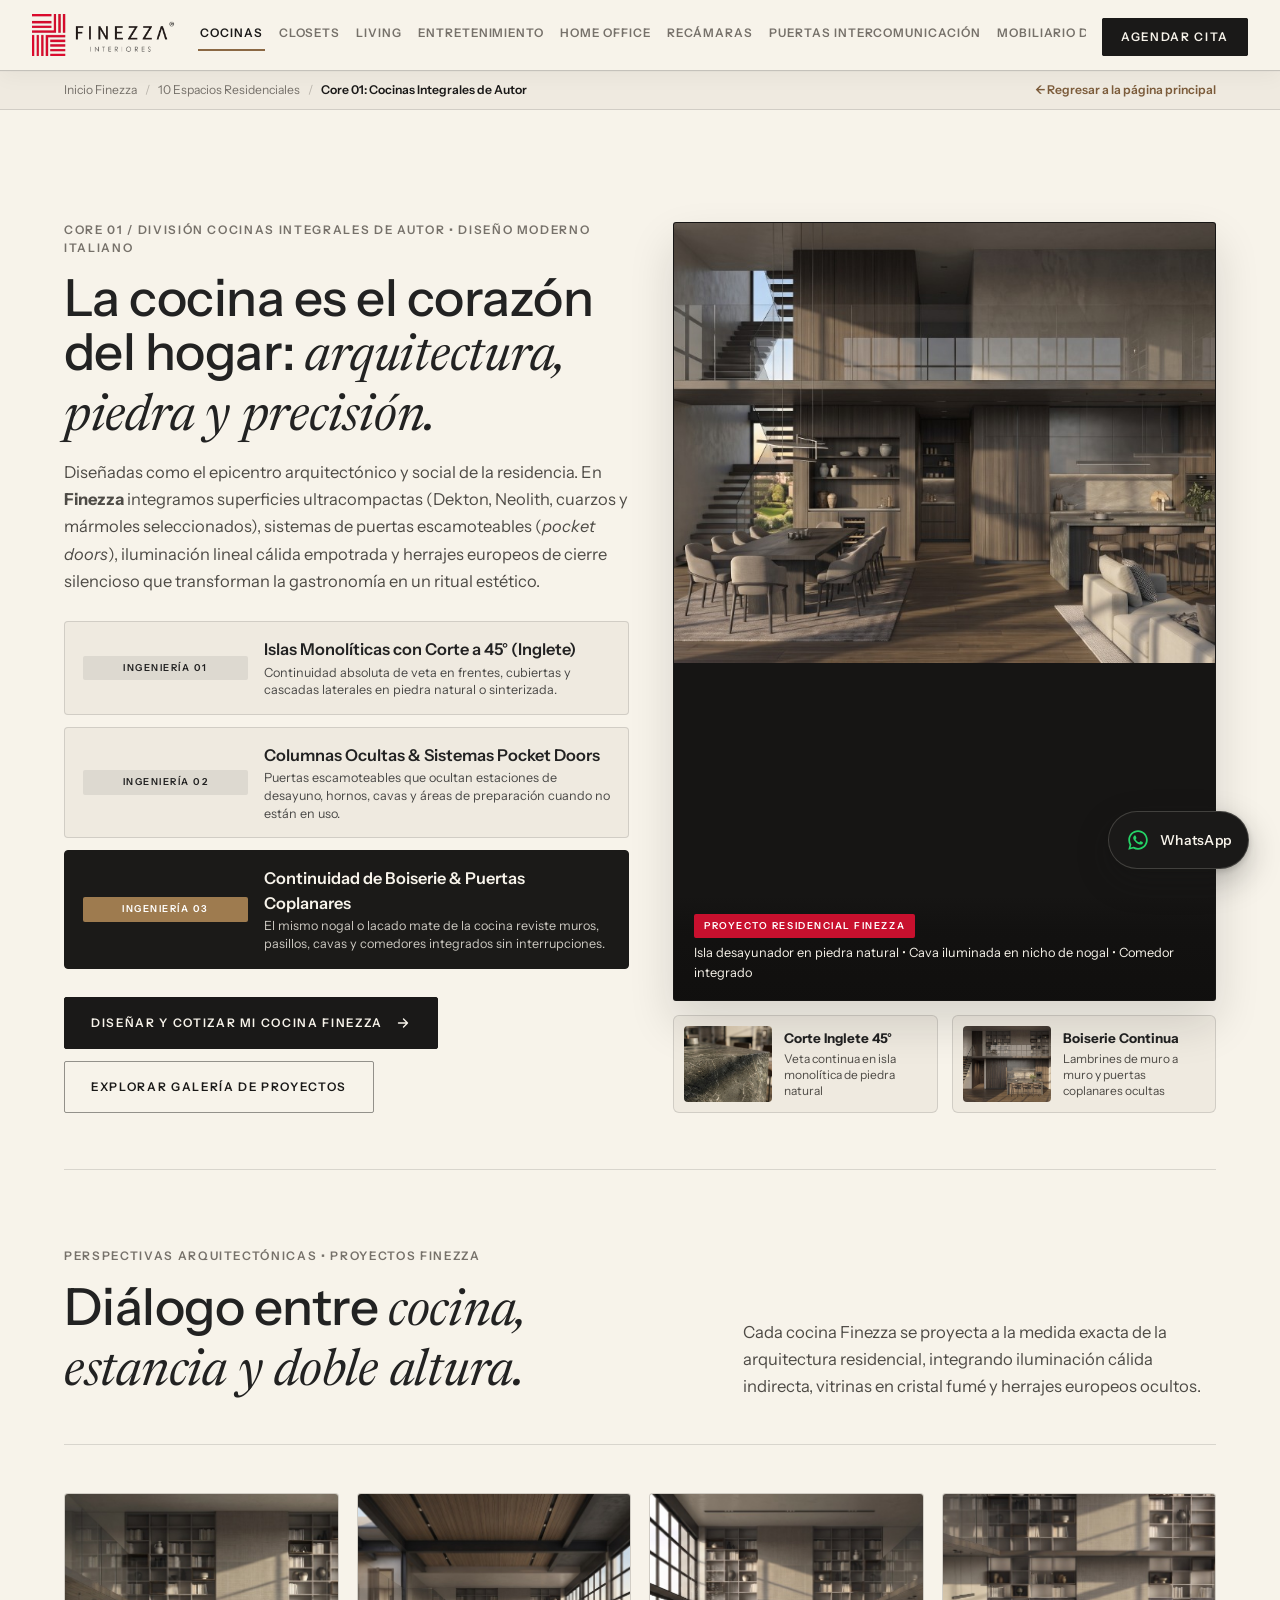
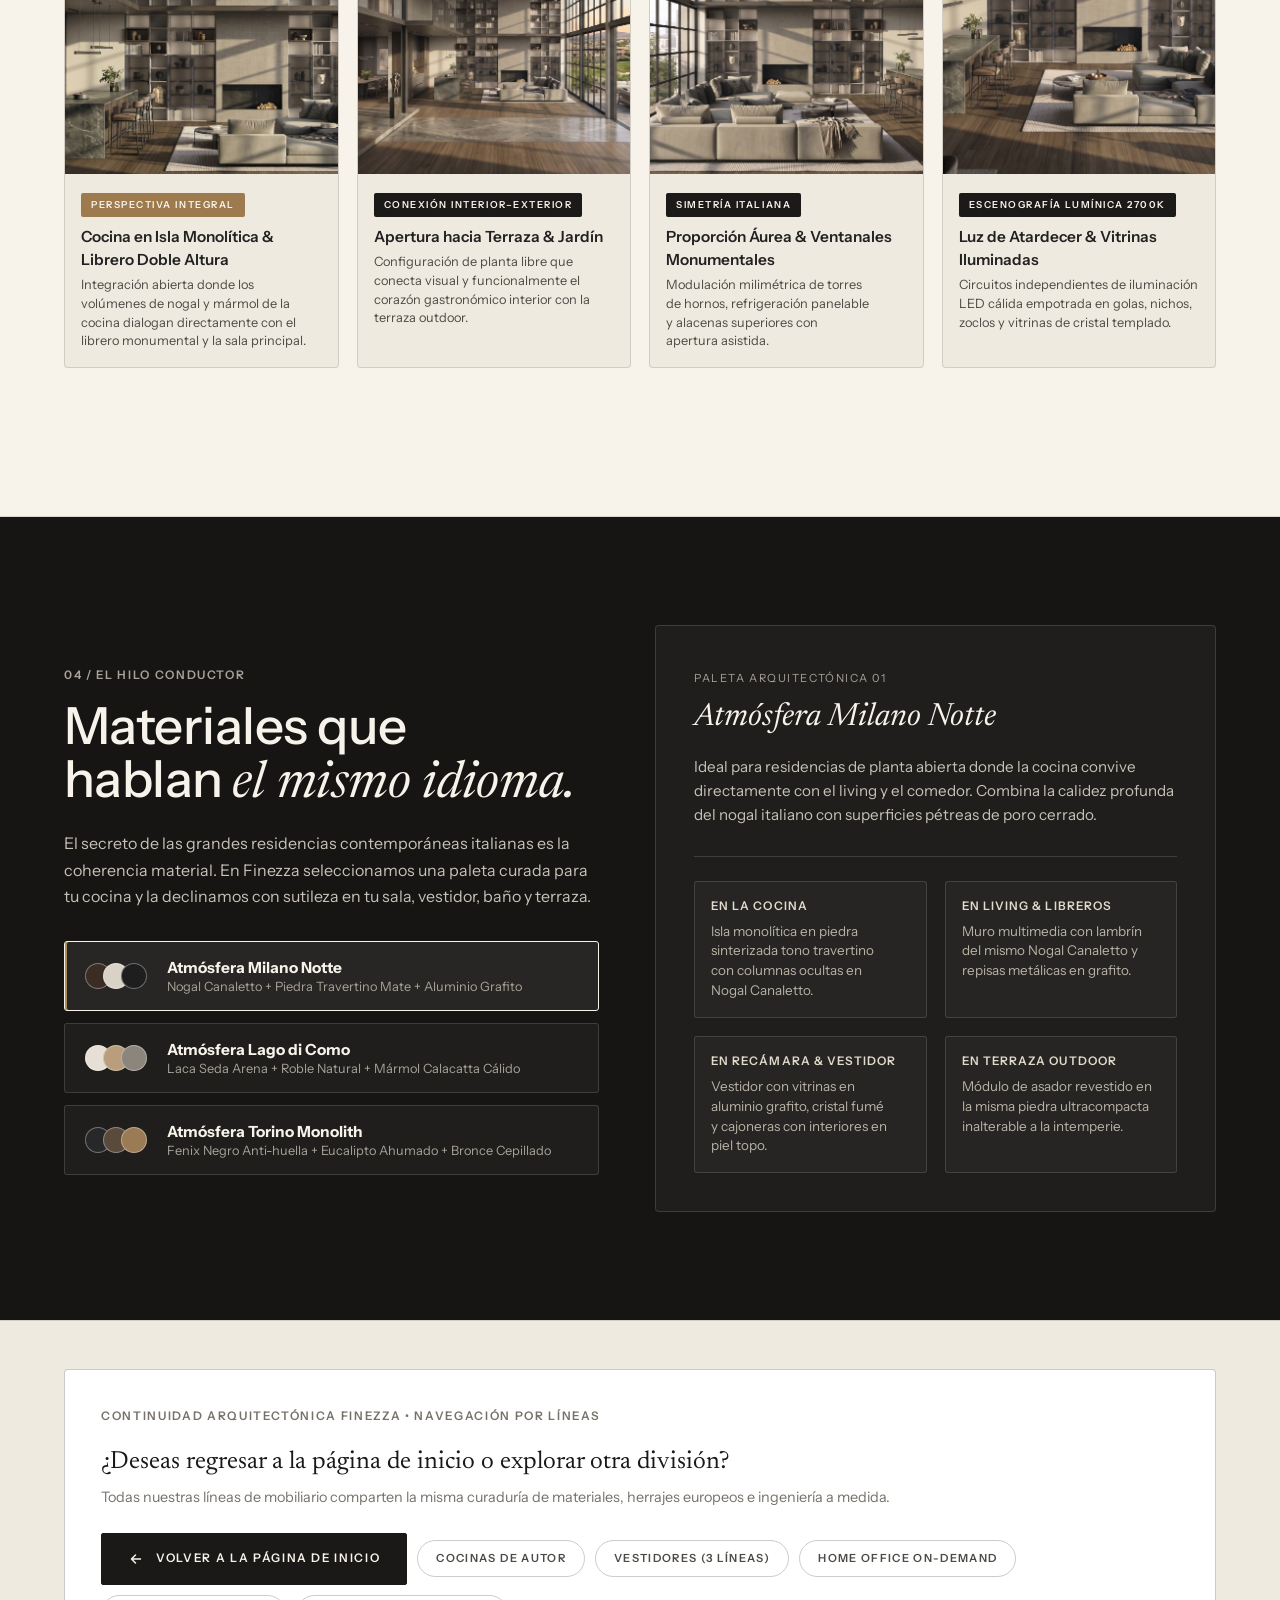
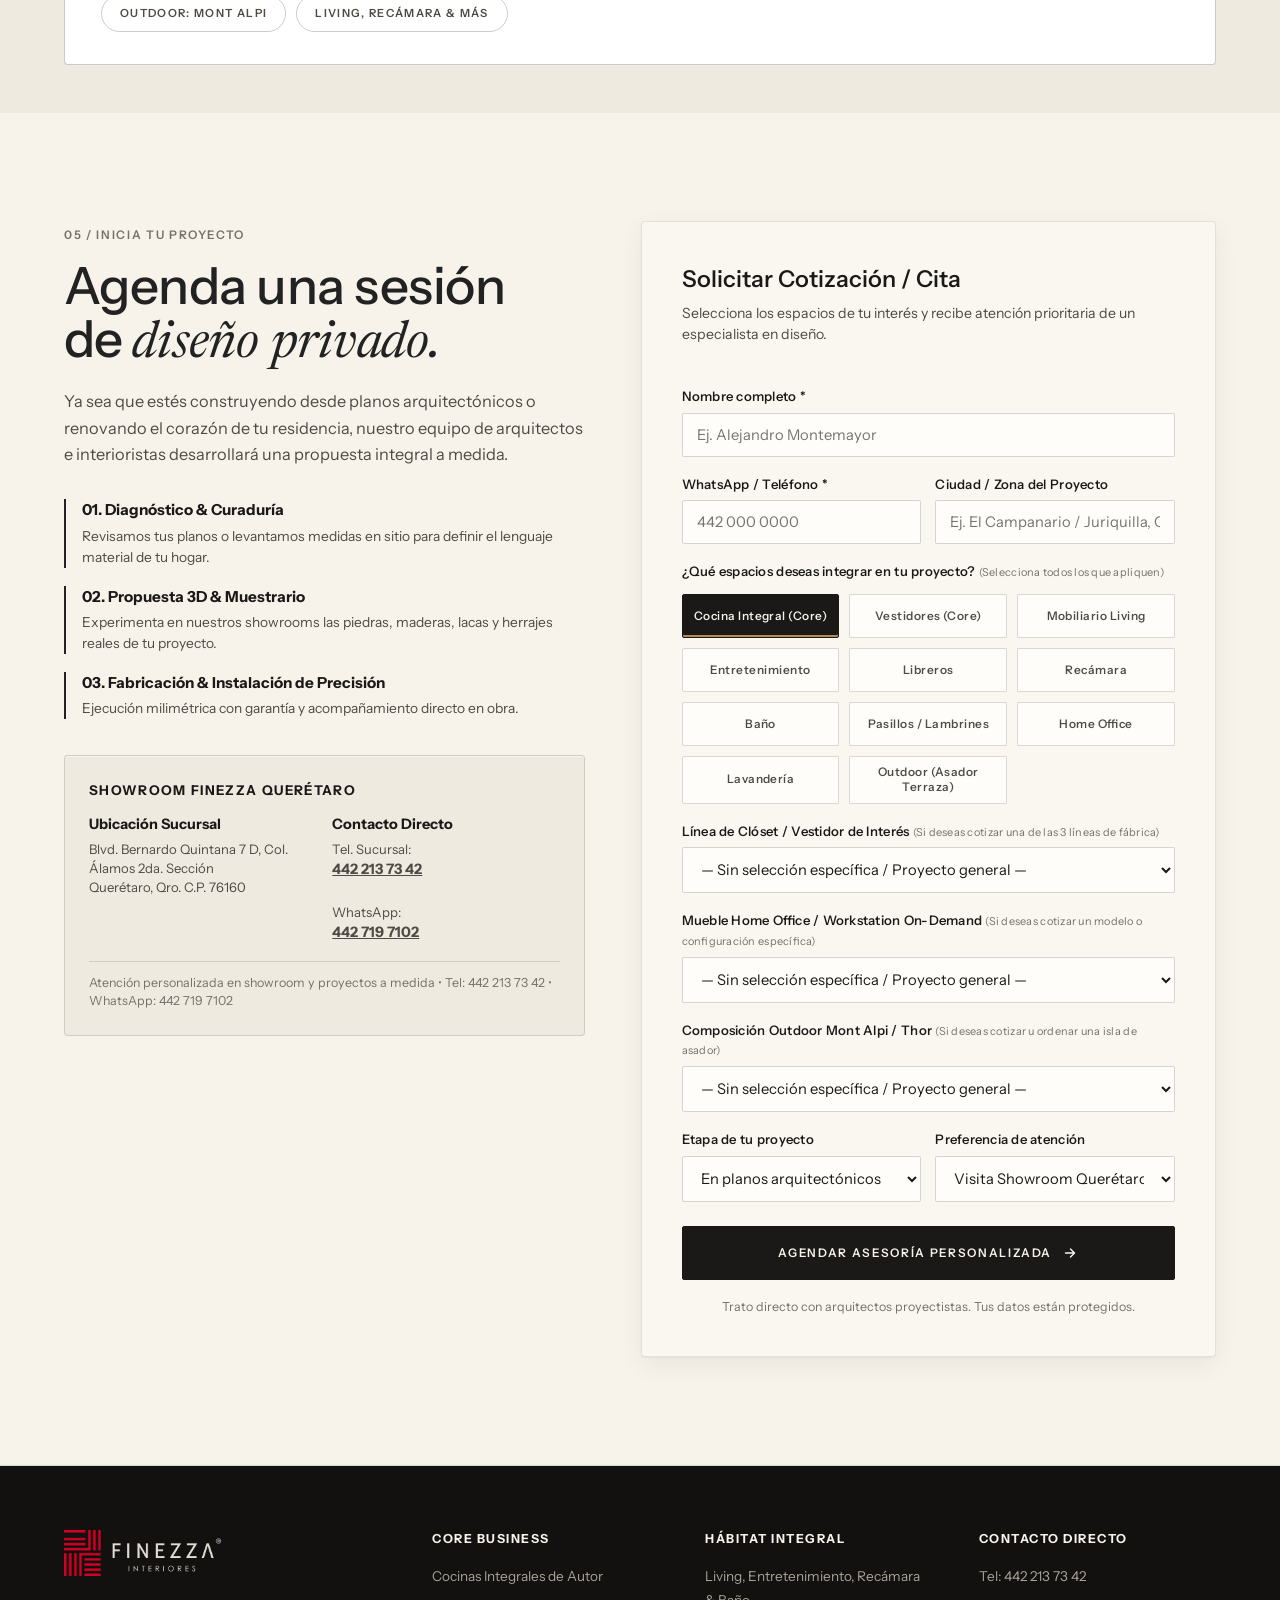
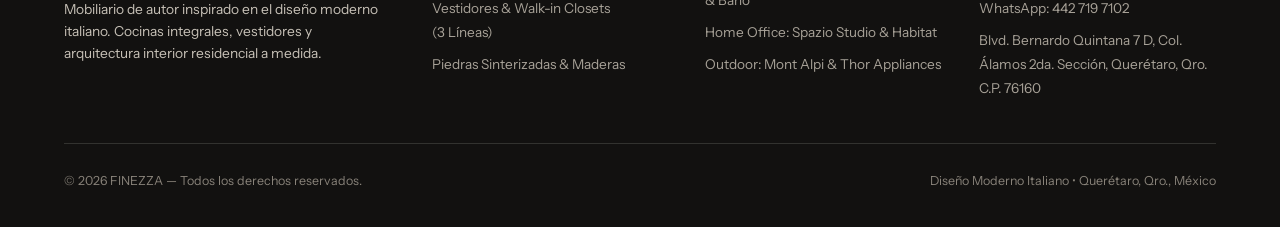
==== commit dc5d56ac: "Landing de cocinas en producción (/landing-cocinas): hero con palabras clave, soluciones, galería, F" ====
--- a/cocinas.html
+++ b/cocinas.html
@@ -1,754 +1,756 @@
-<!DOCTYPE html>
-<html lang="es">
-<head>
-  <meta charset="UTF-8">
-  <meta name="viewport" content="width=device-width, initial-scale=1.0">
-  <title>Cocinas Integrales de Autor | Dise&ntilde;o Moderno Italiano FINEZZA</title>
-  <meta name="description" content="Divisi&oacute;n Cocinas Integrales de Autor Finezza: Islas monol&iacute;ticas en piedra natural y sinterizada con corte a 45&deg;, puertas escamoteables pocket doors y ebanister&iacute;a italiana.">
-  <link rel="icon" type="image/png" href="assets/favicon-finezza.png">
-  <link rel="preconnect" href="https://fonts.googleapis.com">
-  <link rel="preconnect" href="https://fonts.gstatic.com" crossorigin>
-  <link rel="stylesheet" href="https://fonts.googleapis.com/css2?family=Instrument+Sans:ital,wdth,wght@0,75..100,400..700&display=swap">
-  <link rel="stylesheet" href="https://fonts.googleapis.com/css2?family=Newsreader:ital,opsz,wght@0,6..72,300..500;1,6..72,300..400&display=swap">
-  <link rel="stylesheet" href="styles.css">
-</head>
-<body class="subpage-body">
-
- <!-- BARRA SUPERIOR FIJA DE NAVEGACIÓN HOMOLOGADA CON INDEX.HTML (9 CATEGORÍAS OFICIALES) -->
-  <header class="subpage-header" id="topSubpage">
-    <div class="container subpage-header-inner" style="max-width: 100%; padding-inline: clamp(20px, 2.5vw, 40px); flex-wrap: nowrap; gap: 16px;">
-      <div class="subpage-brand-group" style="flex-shrink: 0;">
-        <a href="index.html" class="subpage-logo-link" aria-label="FINEZZA Quer&eacute;taro &mdash; Volver a la p&aacute;gina de inicio">
-          <img src="assets/logo-finezza.png" alt="FINEZZA Quer&eacute;taro" class="subpage-logo" width="185" height="52" style="max-width: 185px; height: auto;">
-        </a>
-      </div>
-
-      <nav class="subpage-nav" aria-label="Categor&iacute;as principales Finezza" style="flex: 1; justify-content: center; flex-wrap: nowrap; gap: clamp(10px, 1.1vw, 18px);">
-        <a href="cocinas.html" class="active" style="font-size: 0.8rem; white-space: nowrap;">Cocinas</a>
-        <a href="vestidores.html" style="font-size: 0.8rem; white-space: nowrap;">Closets</a>
-        <a href="espacios-residenciales.html#living" style="font-size: 0.8rem; white-space: nowrap;">Living</a>
-        <a href="espacios-residenciales.html#entretenimiento" style="font-size: 0.8rem; white-space: nowrap;">Entretenimiento</a>
-        <a href="home-office.html" style="font-size: 0.8rem; white-space: nowrap;">Home Office</a>
-        <a href="espacios-residenciales.html#recamara" style="font-size: 0.8rem; white-space: nowrap;">Rec&aacute;maras</a>
-        <a href="espacios-residenciales.html#pasillos" style="font-size: 0.8rem; white-space: nowrap;">Puertas Intercomunicaci&oacute;n</a>
-        <a href="espacios-residenciales.html#libreros" style="font-size: 0.8rem; white-space: nowrap;">Mobiliario de Autor</a>
-        <a href="outdoor.html" style="font-size: 0.8rem; white-space: nowrap;">Outdoor</a>
-      </nav>
-
-      <div class="subpage-actions" style="flex-shrink: 0;">
-        <a href="index.html#cotizar" class="header-cta-link">Agendar Cita</a>
-      </div>
-    </div>
-  </header>
-  
-  <!-- CINTILLO DE RUTA DE NAVEGACIÓN (BREADCRUMB) -->
-  <div class="subpage-breadcrumb-bar">
-    <div class="container subpage-breadcrumb-inner">
-      <div class="breadcrumb-trail">
-        <a href="index.html">Inicio Finezza</a>
-        <span class="breadcrumb-sep">/</span>
-        <a href="index.html#colecciones">10 Espacios Residenciales</a>
-        <span class="breadcrumb-sep">/</span>
-        <strong class="breadcrumb-current">Core 01: Cocinas Integrales de Autor</strong>
-      </div>
-      <a href="index.html" class="breadcrumb-back-link">&larr; Regresar a la p&aacute;gina principal</a>
-    </div>
-  </div>
-
-  <!-- ==========================================================================
-       DIVISIÓN COCINAS INTEGRALES DE AUTOR FINEZZA (CORE BUSINESS 01)
-       ========================================================================== -->
-  <section class="closets-section" id="cocinas-autor" aria-label="Divisi&oacute;n Cocinas Integrales de Autor Finezza">
-    <div class="container">
-
-      <div class="closets-cover-hero">
-        <div class="closets-cover-content">
-          <span class="eyebrow">CORE 01 / DIVISI&Oacute;N COCINAS INTEGRALES DE AUTOR &bull; DISE&Ntilde;O MODERNO ITALIANO</span>
-          <h2 class="editorial-h2">La cocina es el coraz&oacute;n del hogar: <em>arquitectura, piedra y precisi&oacute;n.</em></h2>
-          <p class="closets-cover-lead">
-            Dise&ntilde;adas como el epicentro arquitect&oacute;nico y social de la residencia. En <strong>Finezza</strong> integramos superficies ultracompactas (Dekton, Neolith, cuarzos y m&aacute;rmoles seleccionados), sistemas de puertas escamoteables (<em>pocket doors</em>), iluminaci&oacute;n lineal c&aacute;lida empotrada y herrajes europeos de cierre silencioso que transforman la gastronom&iacute;a en un ritual est&eacute;tico.
-          </p>
-
-          <div class="closets-lines-summary">
-            <div class="closet-summary-pill">
-              <span class="pill-index">INGENIER&Iacute;A 01</span>
-              <div>
-                <strong>Islas Monol&iacute;ticas con Corte a 45&deg; (Inglete)</strong>
-                <small>Continuidad absoluta de veta en frentes, cubiertas y cascadas laterales en piedra natural o sinterizada.</small>
-              </div>
-            </div>
-            <div class="closet-summary-pill">
-              <span class="pill-index">INGENIER&Iacute;A 02</span>
-              <div>
-                <strong>Columnas Ocultas &amp; Sistemas Pocket Doors</strong>
-                <small>Puertas escamoteables que ocultan estaciones de desayuno, hornos, cavas y &aacute;reas de preparaci&oacute;n cuando no est&aacute;n en uso.</small>
-              </div>
-            </div>
-            <div class="closet-summary-pill is-highlight">
-              <span class="pill-index">INGENIER&Iacute;A 03</span>
-              <div>
-                <strong>Continuidad de Boiserie &amp; Puertas Coplanares</strong>
-                <small>El mismo nogal o lacado mate de la cocina reviste muros, pasillos, cavas y comedores integrados sin interrupciones.</small>
-              </div>
-            </div>
-          </div>
-
-          <div class="closets-cover-actions">
-            <a href="#cotizar" class="hero-btn">
-              <span>Dise&ntilde;ar y Cotizar mi Cocina Finezza</span>
-              <svg width="16" height="16" viewBox="0 0 16 16" fill="none" aria-hidden="true">
-                <path d="M3.5 8H12.5M12.5 8L8.5 4M12.5 8L8.5 12" stroke="currentColor" stroke-width="1.4" stroke-linecap="round" stroke-linejoin="round"/>
-              </svg>
-            </a>
-            <a href="javascript:void(0)" class="hero-btn-secondary" onclick="abrirGaleriaCocinas()">Explorar Galer&iacute;a de Proyectos</a>
-          </div>
-        </div>
-
-        <div class="closets-cover-media-wrap">
-          <figure class="closets-cover-main-fig">
-            <img src="assets/portada-04-cocina-comedor.jpg" alt="Cocina de autor Finezza con isla monol&iacute;tica, cava iluminada y comedor" class="closets-cover-img" loading="eager">
-            <figcaption class="closets-cover-caption">
-              <span class="caption-tag">PROYECTO RESIDENCIAL FINEZZA</span>
-              <span>Isla desayunador en piedra natural &bull; Cava iluminada en nicho de nogal &bull; Comedor integrado</span>
-            </figcaption>
-          </figure>
-          <div class="closets-cover-secondary-grid">
-            <figure class="closets-cover-sketch-card">
-              <img src="assets/portada-detalle-marmol-isla.jpg" alt="Detalle macro de corte a 45 grados en isla monol&iacute;tica de m&aacute;rmol" loading="lazy">
-              <figcaption>
-                <strong>Corte Inglete 45&deg;</strong>
-                <span>Veta continua en isla monol&iacute;tica de piedra natural</span>
-              </figcaption>
-            </figure>
-            <figure class="closets-cover-sketch-card">
-              <img src="assets/portada-06-cocina-boiserie.jpg" alt="Elevaci&oacute;n arquitect&oacute;nica de cocina con boiserie y puertas coplanares ocultas" loading="lazy">
-              <figcaption>
-                <strong>Boiserie Continua</strong>
-                <span>Lambrines de muro a muro y puertas coplanares ocultas</span>
-              </figcaption>
-            </figure>
-          </div>
-        </div>
-      </div>
-
-      <!-- Galería de Perspectivas de Cocinas Reales Finezza -->
-      <div class="closets-block" id="galeriaCocinas">
-        <div class="section-header-row">
-          <div>
-            <span class="eyebrow">PERSPECTIVAS ARQUITECT&Oacute;NICAS &bull; PROYECTOS FINEZZA</span>
-            <h3 class="editorial-h2">Di&aacute;logo entre <em>cocina, estancia y doble altura.</em></h3>
-          </div>
-          <p class="section-intro-copy">
-            Cada cocina Finezza se proyecta a la medida exacta de la arquitectura residencial, integrando iluminaci&oacute;n c&aacute;lida indirecta, vitrinas en cristal fum&eacute; y herrajes europeos ocultos.
-          </p>
-        </div>
-
-        <div class="islands-2025-grid">
-          <article class="island-2025-card">
-            <div class="island-img-pair">
-              <img src="assets/portada-finezza.jpg" alt="Perspectiva integral de cocina en isla de m&aacute;rmol y estancia" loading="lazy" style="grid-column: span 2; height: 280px;">
-            </div>
-            <div class="island-card-body">
-              <span class="island-badge is-gold">PERSPECTIVA INTEGRAL</span>
-              <h4>Cocina en Isla Monol&iacute;tica &amp; Librero Doble Altura</h4>
-              <p>Integraci&oacute;n abierta donde los vol&uacute;menes de nogal y m&aacute;rmol de la cocina dialogan directamente con el librero monumental y la sala principal.</p>
-            </div>
-          </article>
-
-          <article class="island-2025-card">
-            <div class="island-img-pair">
-              <img src="assets/portada-03-arquitectura-terraza.jpg" alt="Conexi&oacute;n interior-exterior de cocina hacia terraza" loading="lazy" style="grid-column: span 2; height: 280px;">
-            </div>
-            <div class="island-card-body">
-              <span class="island-badge">CONEXI&Oacute;N INTERIOR&ndash;EXTERIOR</span>
-              <h4>Apertura hacia Terraza &amp; Jard&iacute;n</h4>
-              <p>Configuraci&oacute;n de planta libre que conecta visual y funcionalmente el coraz&oacute;n gastron&oacute;mico interior con la terraza outdoor.</p>
-            </div>
-          </article>
-
-          <article class="island-2025-card">
-            <div class="island-img-pair">
-              <img src="assets/portada-panoramica-invertida.jpg" alt="Simetr&iacute;a italiana en cocina abierta y ventanal reticular" loading="lazy" style="grid-column: span 2; height: 280px;">
-            </div>
-            <div class="island-card-body">
-              <span class="island-badge">SIMETR&Iacute;A ITALIANA</span>
-              <h4>Proporci&oacute;n &Aacute;urea &amp; Ventanales Monumentales</h4>
-              <p>Modulaci&oacute;n milim&eacute;trica de torres de hornos, refrigeraci&oacute;n panelable y alacenas superiores con apertura asistida.</p>
-            </div>
-          </article>
-
-          <article class="island-2025-card">
-            <div class="island-img-pair">
-              <img src="assets/portada-02-estancia.jpg" alt="Atm&oacute;sfera nocturna en cocina y estancia Finezza" loading="lazy" style="grid-column: span 2; height: 280px;">
-            </div>
-            <div class="island-card-body">
-              <span class="island-badge">ESCENOGRAF&Iacute;A LUM&Iacute;NICA 2700K</span>
-              <h4>Luz de Atardecer &amp; Vitrinas Iluminadas</h4>
-              <p>Circuitos independientes de iluminaci&oacute;n LED c&aacute;lida empotrada en golas, nichos, zoclos y vitrinas de cristal templado.</p>
-            </div>
-          </article>
-        </div>
-      </div>
-
-    </div>
-  </section>
-
-  <!-- ==========================================================================
-       EL HILO CONDUCTOR: MATERIALIDAD ITALIANA INTERACTIVA
-       ========================================================================== -->
-  <section class="materials-section" id="materialidad">
-    <div class="container">
-      <div class="materials-layout">
-        <div class="materials-info">
-          <span class="eyebrow">04 / EL HILO CONDUCTOR</span>
-          <h2 class="editorial-h2">Materiales que hablan <em>el mismo idioma.</em></h2>
-          <p class="materials-lead">
-            El secreto de las grandes residencias contempor&aacute;neas italianas es la coherencia material. En Finezza seleccionamos una paleta curada para tu cocina y la declinamos con sutileza en tu sala, vestidor, ba&ntilde;o y terraza.
-          </p>
-
-          <div class="palette-selector" role="tablist" aria-label="Paletas de dise&ntilde;o Finezza">
-            <button class="palette-btn active" data-palette="milano" role="tab" aria-selected="true">
-              <span class="swatch-group">
-                <span class="swatch" style="background:#3b2d23;"></span>
-                <span class="swatch" style="background:#d8d2c7;"></span>
-                <span class="swatch" style="background:#1e1e1e;"></span>
-              </span>
-              <span class="palette-text">
-                <strong>Atm&oacute;sfera Milano Notte</strong>
-                <small>Nogal Canaletto + Piedra Travertino Mate + Aluminio Grafito</small>
-              </span>
-            </button>
-
-            <button class="palette-btn" data-palette="como" role="tab" aria-selected="false">
-              <span class="swatch-group">
-                <span class="swatch" style="background:#e6dfd5;"></span>
-                <span class="swatch" style="background:#b99d7c;"></span>
-                <span class="swatch" style="background:#8c857b;"></span>
-              </span>
-              <span class="palette-text">
-                <strong>Atm&oacute;sfera Lago di Como</strong>
-                <small>Laca Seda Arena + Roble Natural + M&aacute;rmol Calacatta C&aacute;lido</small>
-              </span>
-            </button>
-
-            <button class="palette-btn" data-palette="torino" role="tab" aria-selected="false">
-              <span class="swatch-group">
-                <span class="swatch" style="background:#26282a;"></span>
-                <span class="swatch" style="background:#594a3c;"></span>
-                <span class="swatch" style="background:#9a7b56;"></span>
-              </span>
-              <span class="palette-text">
-                <strong>Atm&oacute;sfera Torino Monolith</strong>
-                <small>Fenix Negro Anti-huella + Eucalipto Ahumado + Bronce Cepillado</small>
-              </span>
-            </button>
-          </div>
-        </div>
-
-        <div class="materials-showcase" id="palettePreview">
-          <div class="palette-card">
-            <div class="palette-card-header">
-              <span class="palette-tag" id="paletteCode">PALETA ARQUITECT&Oacute;NICA 01</span>
-              <h3 id="paletteTitle">Atm&oacute;sfera Milano Notte</h3>
-            </div>
-            <p id="paletteDesc">
-              Ideal para residencias de planta abierta donde la cocina convive directamente con el living y el comedor. Combina la calidez profunda del nogal italiano con superficies p&eacute;treas de poro cerrado.
-            </p>
-            <div class="continuity-timeline">
-              <div class="continuity-step">
-                <span class="step-room">En la Cocina</span>
-                <p id="stepKitchen">Isla monol&iacute;tica en piedra sinterizada tono travertino con columnas ocultas en Nogal Canaletto.</p>
-              </div>
-              <div class="continuity-step">
-                <span class="step-room">En Living &amp; Libreros</span>
-                <p id="stepLiving">Muro multimedia con lambr&iacute;n del mismo Nogal Canaletto y repisas met&aacute;licas en grafito.</p>
-              </div>
-              <div class="continuity-step">
-                <span class="step-room">En Rec&aacute;mara &amp; Vestidor</span>
-                <p id="stepBedroom">Vestidor con vitrinas en aluminio grafito, cristal fum&eacute; y cajoneras con interiores en piel topo.</p>
-              </div>
-              <div class="continuity-step">
-                <span class="step-room">En Terraza Outdoor</span>
-                <p id="stepOutdoor">M&oacute;dulo de asador revestido en la misma piedra ultracompacta inalterable a la intemperie.</p>
-              </div>
-            </div>
-          </div>
-        </div>
-      </div>
-    </div>
-  </section>
-
-  <!-- FRANJA DE NAVEGACIÓN CRUZADA Y REGRESO A LA PÁGINA DE INICIO -->
-  <section class="subpage-return-strip" aria-label="Explorar otras l&iacute;neas o volver al inicio">
-    <div class="container">
-      <div class="subpage-return-card">
-        <div class="subpage-return-copy">
-          <span class="eyebrow">CONTINUIDAD ARQUITECT&Oacute;NICA FINEZZA &bull; NAVEGACI&Oacute;N POR L&Iacute;NEAS</span>
-          <h3>&iquest;Deseas regresar a la p&aacute;gina de inicio o explorar otra divisi&oacute;n?</h3>
-          <p>Todas nuestras l&iacute;neas de mobiliario comparten la misma curadur&iacute;a de materiales, herrajes europeos e ingenier&iacute;a a medida.</p>
-        </div>
-        <div class="subpage-return-links">
-          <a href="index.html" class="hero-btn">
-            <svg width="16" height="16" viewBox="0 0 16 16" fill="none" aria-hidden="true">
-              <path d="M12.5 8H3.5M3.5 8L7.5 4M3.5 8L7.5 12" stroke="currentColor" stroke-width="1.5" stroke-linecap="round" stroke-linejoin="round"/>
-            </svg>
-            <span>Volver a la P&aacute;gina de Inicio</span>
-          </a>
-          <a href="cocinas.html" class="subpage-quick-pill">Cocinas de Autor</a>
-          <a href="vestidores.html" class="subpage-quick-pill">Vestidores (3 L&iacute;neas)</a>
-          <a href="home-office.html" class="subpage-quick-pill">Home Office On-Demand</a>
-          <a href="outdoor.html" class="subpage-quick-pill">Outdoor: Mont Alpi</a>
-          <a href="espacios-residenciales.html" class="subpage-quick-pill">Living, Rec&aacute;mara &amp; M&aacute;s</a>
-        </div>
-      </div>
-    </div>
-  </section>
-
-  <!-- ==========================================================================
-       SECCIÓN DE CONVERSIÓN PARA CAMPAÑAS EN REDES (LEAD MAGNET + SHOWROOMS)
-       ========================================================================== -->
-  <section class="campaign-cta-section" id="cotizar">
-    <div class="container">
-      <div class="campaign-grid">
-        
-        <!-- Columna Izquierda: Propuesta de Valor & Showrooms -->
-        <div class="campaign-copy">
-          <span class="eyebrow">05 / INICIA TU PROYECTO</span>
-          <h2 class="editorial-h2">Agenda una sesi&oacute;n de <em>dise&ntilde;o privado.</em></h2>
-          <p>
-            Ya sea que est&eacute;s construyendo desde planos arquitect&oacute;nicos o renovando el coraz&oacute;n de tu residencia, nuestro equipo de arquitectos e interioristas desarrollar&aacute; una propuesta integral a medida.
-          </p>
-
-          <div class="process-steps">
-            <div class="p-step">
-              <strong>01. Diagn&oacute;stico &amp; Curadur&iacute;a</strong>
-              <span>Revisamos tus planos o levantamos medidas en sitio para definir el lenguaje material de tu hogar.</span>
-            </div>
-            <div class="p-step">
-              <strong>02. Propuesta 3D &amp; Muestrario</strong>
-              <span>Experimenta en nuestros showrooms las piedras, maderas, lacas y herrajes reales de tu proyecto.</span>
-            </div>
-            <div class="p-step">
-              <strong>03. Fabricaci&oacute;n &amp; Instalaci&oacute;n de Precisi&oacute;n</strong>
-              <span>Ejecuci&oacute;n milim&eacute;trica con garant&iacute;a y acompa&ntilde;amiento directo en obra.</span>
-            </div>
-          </div>
-
-          <div class="showrooms-box">
-            <h4>Showroom Finezza Quer&eacute;taro</h4>
-            <div class="showrooms-grid">
-              <div class="showroom-item">
-                <strong>Ubicaci&oacute;n Sucursal</strong>
-                <p>Blvd. Bernardo Quintana 7 D, Col. &Aacute;lamos 2da. Secci&oacute;n<br>Quer&eacute;taro, Qro. C.P. 76160</p>
-              </div>
-              <div class="showroom-item">
-                <strong>Contacto Directo</strong>
-                <p>
-                  Tel. Sucursal: <a href="tel:4422137342"><strong>442 213 73 42</strong></a><br>
-                  WhatsApp: <a href="https://wa.me/524427197102" target="_blank" rel="noopener"><strong>442 719 7102</strong></a>
-                </p>
-              </div>
-            </div>
-            <p class="showroom-hours">Atenci&oacute;n personalizada en showroom y proyectos a medida &bull; Tel: 442 213 73 42 &bull; WhatsApp: 442 719 7102</p>
-          </div>
-        </div>
-
-        <!-- Columna Derecha: Formulario interactivo para campañas de Redes Sociales -->
-        <div class="campaign-form-card">
-          <form id="leadForm" class="lead-form">
-            <div class="form-header">
-              <h3>Solicitar Cotizaci&oacute;n / Cita</h3>
-              <p>Selecciona los espacios de tu inter&eacute;s y recibe atenci&oacute;n prioritaria de un especialista en dise&ntilde;o.</p>
-            </div>
-
-            <div class="form-group">
-              <label for="clientName">Nombre completo *</label>
-              <input type="text" id="clientName" name="clientName" required placeholder="Ej. Alejandro Montemayor">
-            </div>
-
-            <div class="form-row">
-              <div class="form-group">
-                <label for="clientPhone">WhatsApp / Tel&eacute;fono *</label>
-                <input type="tel" id="clientPhone" name="clientPhone" required placeholder="442 000 0000">
-              </div>
-              <div class="form-group">
-                <label for="clientCity">Ciudad / Zona del Proyecto</label>
-                <input type="text" id="clientCity" name="clientCity" placeholder="Ej. El Campanario / Juriquilla, Qro.">
-              </div>
-            </div>
-
-            <div class="form-group">
-              <label>&iquest;Qu&eacute; espacios deseas integrar en tu proyecto? <small>(Selecciona todos los que apliquen)</small></label>
-              <div class="chips-grid" id="spacesChips">
-                <label class="chip-checkbox">
-                  <input type="checkbox" name="spaces" value="Cocina Integral" checked>
-                  <span>Cocina Integral (Core)</span>
-                </label>
-                <label class="chip-checkbox">
-                  <input type="checkbox" name="spaces" value="Vestidor / Walk-in Closet">
-                  <span>Vestidores (Core)</span>
-                </label>
-                <label class="chip-checkbox">
-                  <input type="checkbox" name="spaces" value="Living">
-                  <span>Mobiliario Living</span>
-                </label>
-                <label class="chip-checkbox">
-                  <input type="checkbox" name="spaces" value="Entretenimiento / TV">
-                  <span>Entretenimiento</span>
-                </label>
-                <label class="chip-checkbox">
-                  <input type="checkbox" name="spaces" value="Libreros">
-                  <span>Libreros</span>
-                </label>
-                <label class="chip-checkbox">
-                  <input type="checkbox" name="spaces" value="Rec&aacute;mara">
-                  <span>Rec&aacute;mara</span>
-                </label>
-                <label class="chip-checkbox">
-                  <input type="checkbox" name="spaces" value="Ba&ntilde;o">
-                  <span>Ba&ntilde;o</span>
-                </label>
-                <label class="chip-checkbox">
-                  <input type="checkbox" name="spaces" value="Pasillos y Puertas">
-                  <span>Pasillos / Lambrines</span>
-                </label>
-                <label class="chip-checkbox">
-                  <input type="checkbox" name="spaces" value="Home Office">
-                  <span>Home Office</span>
-                </label>
-                <label class="chip-checkbox">
-                  <input type="checkbox" name="spaces" value="Lavander&iacute;a">
-                  <span>Lavander&iacute;a</span>
-                </label>
-                <label class="chip-checkbox">
-                  <input type="checkbox" name="spaces" value="Outdoor / Asador en Terraza">
-                  <span>Outdoor (Asador Terraza)</span>
-                </label>
-              </div>
-            </div>
-
-            <div class="form-group">
-              <label for="closetLineSelect">L&iacute;nea de Cl&oacute;set / Vestidor de Inter&eacute;s <small>(Si deseas cotizar una de las 3 l&iacute;neas de f&aacute;brica)</small></label>
-              <select id="closetLineSelect" name="closetLineSelect">
-                <option value="">&mdash; Sin selecci&oacute;n espec&iacute;fica / Proyecto general &mdash;</option>
-                <optgroup label="Las 3 L&iacute;neas Definidas por F&aacute;brica (Lanzamiento 2025)">
-                  <option value="L&iacute;nea 01: Cl&oacute;set Modular (M&oacute;dulos individuales / Tornillo)">L&iacute;nea 01: Cl&oacute;set Modular &mdash; M&oacute;dulos individuales, Fondo o Manguete, Tornillo (Armado/Desarmado)</option>
-                  <option value="L&iacute;nea 02: Cl&oacute;set Libre (Sin l&iacute;mite de ancho / Rafix interno)">L&iacute;nea 02: Cl&oacute;set Libre &mdash; Sin l&iacute;mite de ancho, Fondo o Manguete, Rafix interno (-14% a -32%)</option>
-                  <option value="L&iacute;nea 03: Cl&oacute;set Light 2025 (Verticales 400mm y Horizontales 600mm)">L&iacute;nea 03: Cl&oacute;set Light (2025) &mdash; Manguete, Rafix interno, Verticales 400mm y Horizontales 600mm (-19% a -37%)</option>
-                </optgroup>
-                <optgroup label="Islas Centrales &amp; Configuraciones Especiales">
-                  <option value="Walk-in Closet con Isla 8 Cajones Organizador c/ Vidrio">Walk-in Closet con Isla Doble (8 Cajones Organizador c/ Vidrio)</option>
-                  <option value="Walk-in Closet con Isla 16 Cajones Organizador c/ Vidrio">Walk-in Closet con Isla Cu&aacute;druple (16 Cajones Organizador c/ Vidrio)</option>
-                  <option value="Cl&oacute;set Fondo 400 mm (Espacios Reducidos / Sin Puertas)">Cl&oacute;set Fondo 400 mm (Espacios Reducidos / Sin Puertas)</option>
-                  <option value="Cl&oacute;set Fondo 600 mm (Con Puertas y Accesorios)">Cl&oacute;set Fondo 600 mm (Con Puertas y 16 Accesorios)</option>
-                </optgroup>
-              </select>
-            </div>
-
-            <div class="form-group">
-              <label for="homeOfficeModelSelect">Mueble Home Office / Workstation On-Demand <small>(Si deseas cotizar un modelo o configuraci&oacute;n espec&iacute;fica)</small></label>
-              <select id="homeOfficeModelSelect" name="homeOfficeModelSelect">
-                <option value="">&mdash; Sin selecci&oacute;n espec&iacute;fica / Proyecto general &mdash;</option>
-                <optgroup label="Familia Habitat Essenziale (8 Modelos On-Demand)">
-                  <option value="Habitat Essenziale &mdash; Nuvola L (Workstation en esquina 200 x 140 x 180 cm &mdash; Desde $24,900 MXN)">Nuvola L &mdash; Workstation en esquina (200 &times; 140 &times; 180 cm) &bull; Configurador Activo ($24,900 MXN base)</option>
-                  <option value="Habitat Essenziale &mdash; Sospeso (Escritorio suspendido 140 x 60 x 75 cm)">Sospeso &mdash; Escritorio suspendido con cajonera y estante a&eacute;reo (140 &times; 60 &times; 75 cm)</option>
-                  <option value="Habitat Essenziale &mdash; Levita 18 (Escritorio mural integrado 180 x 50 x 200 cm)">Levita 18 &mdash; Escritorio mural integrado con torre y m&oacute;dulo a&eacute;reo (180 &times; 50 &times; 200 cm)</option>
-                  <option value="Habitat Essenziale &mdash; Levita 22 (Escritorio mural integrado 220 x 50 x 200 cm)">Levita 22 &mdash; Escritorio mural integrado extendido (220 &times; 50 &times; 200 cm)</option>
-                  <option value="Habitat Essenziale &mdash; Nuvola 18 (Workstation ligero 180 x 60 x 180 cm)">Nuvola 18 &mdash; Workstation ligero con estantes abiertos y m&oacute;dulo a&eacute;reo (180 &times; 60 &times; 180 cm)</option>
-                  <option value="Habitat Essenziale &mdash; Nuvola 22 (Workstation ligero 220 x 60 x 180 cm)">Nuvola 22 &mdash; Workstation ligero amplio con estantes abiertos (220 &times; 60 &times; 180 cm)</option>
-                  <option value="Habitat Essenziale &mdash; Studente (Escritorio juvenil 120 x 55 x 160 cm)">Studente &mdash; Escritorio juvenil con cajonera, nicho y estante superior (120 &times; 55 &times; 160 cm)</option>
-                  <option value="Habitat Essenziale &mdash; Zen (Workstation minimalista 130 x 50 x 75 cm)">Zen &mdash; Workstation minimalista con panel de listones y m&oacute;dulo flotante (130 &times; 50 &times; 75 cm)</option>
-                </optgroup>
-                <optgroup label="Familia Spazio Studio (8 Modelos Ejecutivos 38 mm)">
-                  <option value="Spazio Studio &mdash; Volo (Escritorio de autor 160 x 75 x 75 cm)">Volo &mdash; Escritorio de autor con pata estructural suspendida y cajonera flotante (160 &times; 75 &times; 75 cm)</option>
-                  <option value="Spazio Studio &mdash; Alcova 18 (Escritorio mural integrado 180 x 60 x 180 cm)">Alcova 18 &mdash; Escritorio mural integrado con torre y m&oacute;dulo a&eacute;reo (180 &times; 60 &times; 180 cm)</option>
-                  <option value="Spazio Studio &mdash; Alcova 22 (Escritorio mural integrado 220 x 60 x 180 cm)">Alcova 22 &mdash; Escritorio mural integrado extendido (220 &times; 60 &times; 180 cm)</option>
-                  <option value="Spazio Studio &mdash; Aero 18 (Workstation ejecutivo 180 x 80 x 210 cm)">Aero 18 &mdash; Workstation ejecutivo con torre de almacenamiento y librero a&eacute;reo (180 &times; 80 &times; 210 cm)</option>
-                  <option value="Spazio Studio &mdash; Aero 22 (Workstation ejecutivo 220 x 80 x 210 cm)">Aero 22 &mdash; Workstation ejecutivo amplio con torre y librero a&eacute;reo (220 &times; 80 &times; 210 cm)</option>
-                  <option value="Spazio Studio &mdash; Aero Angolo (Workstation en esquina 200 x 160 x 210 cm)">Aero Angolo &mdash; Workstation ejecutivo en esquina con torre y librero a&eacute;reo (200 &times; 160 &times; 210 cm)</option>
-                  <option value="Spazio Studio &mdash; Universita (Centro de estudio y archivo 150 x 70 x 190 cm)">Universita &mdash; Centro de estudio y trabajo con m&oacute;dulos de archivo y estanter&iacute;a (150 &times; 70 &times; 190 cm)</option>
-                  <option value="Spazio Studio &mdash; Cubica (Workstation compacto 120 x 60 x 160 cm)">Cubica &mdash; Workstation compacto con cubos de almacenamiento modulares (120 &times; 60 &times; 160 cm)</option>
-                </optgroup>
-              </select>
-            </div>
-
-            <div class="form-group">
-              <label for="outdoorModelSelect">Composici&oacute;n Outdoor Mont Alpi / Thor <small>(Si deseas cotizar u ordenar una isla de asador)</small></label>
-              <select id="outdoorModelSelect" name="outdoorModelSelect">
-                <option value="">&mdash; Sin selecci&oacute;n espec&iacute;fica / Proyecto general &mdash;</option>
-                <optgroup label="Mont Alpi Original Series &mdash; 6 Quemadores (115,000 BTU)">
-                  <option value="Mont Alpi MAi805-D (Isla 6 Quemadores)">MAi805-D &mdash; Isla Original Deluxe 6 Quemadores (94")</option>
-                  <option value="Mont Alpi MAi805-DFC (6 Quemadores + Refrigerador)">MAi805-DFC &mdash; Isla 6 Quemadores + Gabinete Refrigerador (119")</option>
-                  <option value="Mont Alpi MAi805-DBEV (6 Quemadores + Centro de Bebidas)">MAi805-DBEV &mdash; Isla 6 Quemadores + Centro de Bebidas y Tarja (132")</option>
-                  <option value="Mont Alpi MAi805-DKEG (6 Quemadores + Kegerator)">MAi805-DKEG &mdash; Isla 6 Quemadores + M&oacute;dulo Kegerator 3 Grifos (119")</option>
-                  <option value="Mont Alpi MAi805-D90FC (Esquina 90&deg; + Refrigerador)">MAi805-D90FC &mdash; Isla en &laquo;L&raquo; 90&deg; 6 Quemadores + Refrigerador</option>
-                  <option value="Mont Alpi MAi805-D90BEV (Esquina 90&deg; + Centro de Bebidas)">MAi805-D90BEV &mdash; Isla en &laquo;L&raquo; 90&deg; 6 Quemadores + Centro de Bebidas</option>
-                  <option value="Mont Alpi MAi805-D90KEG (Esquina 90&deg; + Kegerator)">MAi805-D90KEG &mdash; Isla en &laquo;L&raquo; 90&deg; 6 Quemadores + Kegerator</option>
-                </optgroup>
-                <optgroup label="Mont Alpi Original Series &mdash; 4 Quemadores (78,000 BTU)">
-                  <option value="Mont Alpi MAi400-D (Isla 4 Quemadores)">MAi400-D &mdash; Isla Original Deluxe 4 Quemadores (82")</option>
-                  <option value="Mont Alpi MAi400-DFC (4 Quemadores + Refrigerador)">MAi400-DFC &mdash; Isla 4 Quemadores + Gabinete Refrigerador (107")</option>
-                  <option value="Mont Alpi MAi400-DBEV (4 Quemadores + Centro de Bebidas)">MAi400-DBEV &mdash; Isla 4 Quemadores + Centro de Bebidas y Tarja (120")</option>
-                </optgroup>
-                <optgroup label="Thor Appliances &amp; M&oacute;dulos Individuales">
-                  <option value="Equipos Thor Appliances Outdoor">Equipos Thor Appliances&reg; (Asesor&iacute;a de cat&aacute;logo)</option>
-                  <option value="M&oacute;dulos o Accesorios Individuales Mont Alpi">M&oacute;dulos adicionales / Accesorios Mont Alpi&reg;</option>
-                </optgroup>
-              </select>
-            </div>
-
-            <div class="form-row">
-              <div class="form-group">
-                <label for="projectStage">Etapa de tu proyecto</label>
-                <select id="projectStage" name="projectStage">
-                  <option value="En planos arquitect&oacute;nicos">En planos arquitect&oacute;nicos</option>
-                  <option value="Obra gris / en construcci&oacute;n">Obra gris / en construcci&oacute;n</option>
-                  <option value="Remodelaci&oacute;n residencial">Remodelaci&oacute;n residencial</option>
-                  <option value="Soy Arquitecto / Interiorista">Soy Arquitecto / Desarrollador</option>
-                </select>
-              </div>
-              <div class="form-group">
-                <label for="preferredShowroom">Preferencia de atenci&oacute;n</label>
-                <select id="preferredShowroom" name="preferredShowroom">
-                  <option value="Showroom Quer&eacute;taro (Blvd. Bernardo Quintana 7 D)">Visita Showroom Quer&eacute;taro (Bernardo Quintana 7 D)</option>
-                  <option value="Visita en Obra / Domicilio en Quer&eacute;taro">Cita en Obra / Domicilio (Quer&eacute;taro)</option>
-                  <option value="Videollamada inicial">Videollamada de diagn&oacute;stico</option>
-                </select>
-              </div>
-            </div>
-
-            <button type="submit" class="submit-btn">
-              <span>Agendar Asesor&iacute;a Personalizada</span>
-              <svg width="16" height="16" viewBox="0 0 16 16" fill="none" aria-hidden="true">
-                <path d="M3.5 8H12.5M12.5 8L8.5 4M12.5 8L8.5 12" stroke="currentColor" stroke-width="1.4" stroke-linecap="round" stroke-linejoin="round"/>
-              </svg>
-            </button>
-
-            <p class="form-footnote" id="formFeedback" aria-live="polite">
-              Trato directo con arquitectos proyectistas. Tus datos est&aacute;n protegidos.
-            </p>
-          </form>
-        </div>
-
-      </div>
-    </div>
-  </section>
-
-  <!-- ==========================================================================
-       PIE DE PÁGINA (FOOTER)
-       ========================================================================== -->
-  <footer class="site-footer">
-    <div class="container">
-      <div class="footer-top">
-        <div class="footer-brand-col">
-          <a href="index.html" class="footer-logo-link" aria-label="Finezza Cocinas &mdash; Volver al inicio">
-            <img 
-              src="assets/logo-finezza-white.png" 
-              alt="FINEZZA Cocinas" 
-              class="footer-logo-img"
-              width="210"
-              height="58"
-              loading="lazy">
-          </a>
-          <p>Mobiliario de autor inspirado en el dise&ntilde;o moderno italiano. Cocinas integrales, vestidores y arquitectura interior residencial a medida.</p>
-        </div>
-        <div class="footer-links-col">
-          <h5>Core Business</h5>
-          <ul>
-            <li><a href="cocinas.html">Cocinas Integrales de Autor</a></li>
-            <li><a href="vestidores.html">Vestidores &amp; Walk-in Closets (3 L&iacute;neas)</a></li>
-            <li><a href="index.html#materialidad">Piedras Sinterizadas &amp; Maderas</a></li>
-          </ul>
-        </div>
-        <div class="footer-links-col">
-          <h5>H&aacute;bitat Integral</h5>
-          <ul>
-            <li><a href="espacios-residenciales.html">Living, Entretenimiento, Rec&aacute;mara &amp; Ba&ntilde;o</a></li>
-            <li><a href="home-office.html">Home Office: Spazio Studio &amp; Habitat</a></li>
-            <li><a href="outdoor.html">Outdoor: Mont Alpi &amp; Thor Appliances</a></li>
-          </ul>
-        </div>
-        <div class="footer-links-col">
-          <h5>Contacto Directo</h5>
-          <ul>
-            <li><a href="tel:4422137342">Tel: 442 213 73 42</a></li>
-            <li><a href="https://wa.me/524427197102" target="_blank" rel="noopener">WhatsApp: 442 719 7102</a></li>
-            <li><a href="#cotizar">Blvd. Bernardo Quintana 7 D, Col. &Aacute;lamos 2da. Secci&oacute;n, Quer&eacute;taro, Qro. C.P. 76160</a></li>
-          </ul>
-        </div>
-      </div>
-      <div class="footer-bottom">
-        <span>&copy; 2026 FINEZZA &mdash; Todos los derechos reservados.</span>
-        <span>Dise&ntilde;o Moderno Italiano &bull; Quer&eacute;taro, Qro., M&eacute;xico</span>
-      </div>
-    </div>
-  </footer>
-
-  <script src="script.js"></script>
-  <!-- ========================================================================
-       MODAL GALERÍA DE PROYECTOS DE COCINAS & LIGHTBOX ZOOM
-       ======================================================================== -->
-  <div class="ho-modal-galeria" id="modalGaleriaCocinas" onclick="cerrarGaleriaCocinas()" role="dialog" aria-modal="true" aria-labelledby="galeria-titulo-cocinas">
-    <div class="ho-modal-galeria-contenido" onclick="event.stopPropagation()">
-      <button type="button" class="ho-galeria-cerrar" onclick="cerrarGaleriaCocinas()" aria-label="Cerrar galer&iacute;a">&times;</button>
-      <div class="ho-galeria-header">
-        <div>
-          <span class="eyebrow">PORTAFOLIO RESIDENCIAL &bull; FINEZZA QUER&Eacute;TARO</span>
-          <h3 id="galeria-titulo-cocinas">Galer&iacute;a de Proyectos &mdash; <em>Cocinas de Autor</em></h3>
-          <p class="ho-galeria-subtitulo" id="galeria-subtitulo-cocinas">Haz clic en cualquier fotograf&iacute;a para ampliarla en pantalla completa.</p>
-        </div>
-        <div class="ho-galeria-header-actions">
-          <a href="index.html#cotizar" class="ho-btn-cotizar-directo" style="text-decoration:none;display:inline-block;">
-            Dise&ntilde;ar mi Cocina &rarr;
-          </a>
-        </div>
-      </div>
-      <div class="ho-galeria-grid" id="galeria-grid-cocinas"></div>
-    </div>
-  </div>
-
-  <!-- Lightbox de Ampliación -->
-  <div class="ho-modal-zoom" id="modalZoomCocinas" onclick="cerrarZoomCocinas()" role="dialog" aria-modal="true" aria-label="Vista ampliada de proyecto de cocina">
-    <button type="button" class="ho-modal-cerrar" onclick="cerrarZoomCocinas()" aria-label="Cerrar vista ampliada">&times;</button>
-    <img id="imgZoomContenidoCocinas" src="" alt="Proyecto de Cocina de Autor Finezza" onclick="event.stopPropagation()">
-  </div>
-
-  <script>
-    (function () {
-      const MAX_FOTOS = 30; // Detecta automáticamente hasta 30 fotos numeradas (1, 2, 3...)
-      const extensiones = ['webp', 'jpg', 'png'];
-      const fotosEncontradas = [];
-      let cargado = false;
-
-      function detectarFotosCocinas() {
-        if (cargado) return;
-        cargado = true;
-        const grid = document.getElementById('galeria-grid-cocinas');
-        const subtitulo = document.getElementById('galeria-subtitulo-cocinas');
-
-        for (let i = 1; i <= MAX_FOTOS; i++) {
-          extensiones.forEach((ext) => {
-            const ruta = `Fotos_Cocinas/${i}.${ext}`;
-            const probe = new Image();
-            probe.onload = function () {
-              if (fotosEncontradas.includes(ruta)) return;
-              fotosEncontradas.push(ruta);
-
-              const img = document.createElement('img');
-              img.src = ruta;
-              img.alt = `Proyecto Cocina de Autor Finezza ${i}`;
-              img.loading = 'lazy';
-              img.onclick = () => abrirZoomCocinas(ruta);
-              grid.appendChild(img);
-
-              if (subtitulo) {
-                subtitulo.textContent = `${fotosEncontradas.length} proyectos disponibles (clic en cualquier imagen para ampliar)`;
-              }
-            };
-            probe.src = ruta;
-          });
-        }
-      }
-
-      window.abrirGaleriaCocinas = function () {
-        detectarFotosCocinas();
-        document.getElementById('modalGaleriaCocinas').style.display = 'flex';
-        document.body.style.overflow = 'hidden';
-      };
-
-      window.cerrarGaleriaCocinas = function () {
-        document.getElementById('modalGaleriaCocinas').style.display = 'none';
-        document.body.style.overflow = '';
-      };
-
-      window.abrirZoomCocinas = function (src) {
-        document.getElementById('imgZoomContenidoCocinas').src = src;
-        document.getElementById('modalZoomCocinas').style.display = 'flex';
-      };
-
-      window.cerrarZoomCocinas = function () {
-        document.getElementById('modalZoomCocinas').style.display = 'none';
-      };
-
-      document.addEventListener('keydown', (e) => {
-        if (e.key === 'Escape') {
-          cerrarZoomCocinas();
-          cerrarGaleriaCocinas();
-        }
-      });
-    })();
-  </script>
-  <!-- ========================================================================
-       MODAL GALERÍA DE PROYECTOS DE COCINAS (10 FOTOGRAFÍAS WEBP) & LIGHTBOX
-       ======================================================================== -->
-  <div class="ho-modal-galeria" id="modalGaleriaCocinas" onclick="cerrarGaleriaCocinas()" role="dialog" aria-modal="true" aria-labelledby="galeria-titulo-cocinas">
-    <div class="ho-modal-galeria-contenido" onclick="event.stopPropagation()">
-      <button type="button" class="ho-galeria-cerrar" onclick="cerrarGaleriaCocinas()" aria-label="Cerrar galer&iacute;a">&times;</button>
-      <div class="ho-galeria-header">
-        <div>
-          <span class="eyebrow">PORTAFOLIO RESIDENCIAL &bull; FINEZZA QUER&Eacute;TARO</span>
-          <h3 id="galeria-titulo-cocinas">Galer&iacute;a de Proyectos &mdash; <em>Cocinas de Autor</em></h3>
-          <p class="ho-galeria-subtitulo">10 proyectos disponibles (clic en cualquier fotograf&iacute;a para ampliar en pantalla completa)</p>
-        </div>
-        <div class="ho-galeria-header-actions">
-          <a href="index.html#cotizar" class="ho-btn-cotizar-directo" style="text-decoration:none;display:inline-block;">
-            Dise&ntilde;ar mi Cocina &rarr;
-          </a>
-        </div>
-      </div>
-      <div class="ho-galeria-grid" id="galeria-grid-cocinas"></div>
-    </div>
-  </div>
-
-  <!-- Lightbox de Ampliación -->
-  <div class="ho-modal-zoom" id="modalZoomCocinas" onclick="cerrarZoomCocinas()" role="dialog" aria-modal="true" aria-label="Vista ampliada de proyecto de cocina">
-    <button type="button" class="ho-modal-cerrar" onclick="cerrarZoomCocinas()" aria-label="Cerrar vista ampliada">&times;</button>
-    <img id="imgZoomContenidoCocinas" src="" alt="Proyecto de Cocina de Autor Finezza" onclick="event.stopPropagation()">
-  </div>
-
-  <script>
-    (function () {
-      const FOTOS_COCINAS = Array.from({ length: 10 }, (_, i) => `Fotos_Cocinas/${i + 1}.webp`);
-      let renderizado = false;
-
-      window.abrirGaleriaCocinas = function () {
-        const grid = document.getElementById('galeria-grid-cocinas');
-        if (grid && !renderizado) {
-          renderizado = true;
-          FOTOS_COCINAS.forEach((ruta, index) => {
-            const img = document.createElement('img');
-            img.src = ruta;
-            img.alt = `Proyecto Cocina de Autor Finezza ${index + 1}`;
-            img.loading = 'lazy';
-            img.onclick = () => abrirZoomCocinas(ruta);
-            grid.appendChild(img);
-          });
-        }
-        document.getElementById('modalGaleriaCocinas').style.display = 'flex';
-        document.body.style.overflow = 'hidden';
-      };
-
-      window.cerrarGaleriaCocinas = function () {
-        document.getElementById('modalGaleriaCocinas').style.display = 'none';
-        document.body.style.overflow = '';
-      };
-
-      window.abrirZoomCocinas = function (src) {
-        document.getElementById('imgZoomContenidoCocinas').src = src;
-        document.getElementById('modalZoomCocinas').style.display = 'flex';
-      };
-
-      window.cerrarZoomCocinas = function () {
-        document.getElementById('modalZoomCocinas').style.display = 'none';
-      };
-
-      document.addEventListener('keydown', (e) => {
-        if (e.key === 'Escape') {
-          cerrarZoomCocinas();
-          cerrarGaleriaCocinas();
-        }
-      });
-    })();
-  </script>
-</body>
+﻿<!DOCTYPE html>
+<html lang="es">
+<head>
+  <meta charset="UTF-8">
+  <meta name="viewport" content="width=device-width, initial-scale=1.0">
+  <title>Cocinas Integrales de Autor | Dise&ntilde;o Moderno Italiano FINEZZA</title>
+  <meta name="description" content="Divisi&oacute;n Cocinas Integrales de Autor Finezza: Islas monol&iacute;ticas en piedra natural y sinterizada con corte a 45&deg;, puertas escamoteables pocket doors y ebanister&iacute;a italiana.">
+  <link rel="icon" type="image/png" href="assets/favicon-finezza.png">
+  <link rel="preconnect" href="https://fonts.googleapis.com">
+  <link rel="preconnect" href="https://fonts.gstatic.com" crossorigin>
+  <link rel="stylesheet" href="https://fonts.googleapis.com/css2?family=Instrument+Sans:ital,wdth,wght@0,75..100,400..700&display=swap">
+  <link rel="stylesheet" href="https://fonts.googleapis.com/css2?family=Newsreader:ital,opsz,wght@0,6..72,300..500;1,6..72,300..400&display=swap">
+  <link rel="stylesheet" href="styles.css?v=20261120">
+</head>
+<body class="subpage-body">
+
+ <!-- BARRA SUPERIOR FIJA DE NAVEGACIÓN HOMOLOGADA CON INDEX.HTML (9 CATEGORÍAS OFICIALES) -->
+  <header class="subpage-header" id="topSubpage">
+    <div class="container subpage-header-inner" style="max-width: 100%; padding-inline: clamp(20px, 2.5vw, 40px); flex-wrap: nowrap; gap: 16px;">
+      <div class="subpage-brand-group" style="flex-shrink: 0;">
+        <a href="index.html" class="subpage-logo-link" aria-label="FINEZZA Quer&eacute;taro &mdash; Volver a la p&aacute;gina de inicio">
+          <img src="assets/logo-finezza.png" alt="FINEZZA Quer&eacute;taro" class="subpage-logo" width="185" height="52" style="max-width: 185px; height: auto;">
+        </a>
+      </div>
+
+      <nav class="subpage-nav" aria-label="Categor&iacute;as principales Finezza" style="flex: 1; justify-content: center; flex-wrap: nowrap; gap: clamp(10px, 1.1vw, 18px);">
+        <a href="cocinas.html" class="active" style="font-size: 0.8rem; white-space: nowrap;">Cocinas</a>
+        <a href="vestidores.html" style="font-size: 0.8rem; white-space: nowrap;">Closets</a>
+        <a href="living.html" style="font-size: 0.8rem; white-space: nowrap;">Living</a>
+        <a href="entretenimiento.html" style="font-size: 0.8rem; white-space: nowrap;">Entretenimiento</a>
+        <a href="home-office.html" style="font-size: 0.8rem; white-space: nowrap;">Home Office</a>
+        <a href="recamaras.html" style="font-size: 0.8rem; white-space: nowrap;">Rec&aacute;maras</a>
+        <a href="puertas.html" style="font-size: 0.8rem; white-space: nowrap;">Puertas Intercomunicaci&oacute;n</a>
+        <a href="mobiliario-autor.html" style="font-size: 0.8rem; white-space: nowrap;">Mobiliario de Autor</a>
+        <a href="outdoor.html" style="font-size: 0.8rem; white-space: nowrap;">Outdoor</a>
+      </nav>
+
+      <div class="subpage-actions" style="flex-shrink: 0;">
+        <a href="index.html#cotizar" class="header-cta-link">Agendar Cita</a>
+      </div>
+    </div>
+  </header>
+  
+  <!-- CINTILLO DE RUTA DE NAVEGACIÓN (BREADCRUMB) -->
+  <div class="subpage-breadcrumb-bar">
+    <div class="container subpage-breadcrumb-inner">
+      <div class="breadcrumb-trail">
+        <a href="index.html">Inicio Finezza</a>
+        <span class="breadcrumb-sep">/</span>
+        <a href="index.html#colecciones">10 Espacios Residenciales</a>
+        <span class="breadcrumb-sep">/</span>
+        <strong class="breadcrumb-current">Core 01: Cocinas Integrales de Autor</strong>
+      </div>
+      <a href="index.html" class="breadcrumb-back-link">&larr; Regresar a la p&aacute;gina principal</a>
+    </div>
+  </div>
+
+  <!-- ==========================================================================
+       DIVISIÓN COCINAS INTEGRALES DE AUTOR FINEZZA (CORE BUSINESS 01)
+       ========================================================================== -->
+  <section class="closets-section" id="cocinas-autor" aria-label="Divisi&oacute;n Cocinas Integrales de Autor Finezza">
+    <div class="container">
+
+      <div class="closets-cover-hero">
+        <div class="closets-cover-content">
+          <span class="eyebrow">CORE 01 / DIVISI&Oacute;N COCINAS INTEGRALES DE AUTOR &bull; DISE&Ntilde;O MODERNO ITALIANO</span>
+          <h2 class="editorial-h2">La cocina es el coraz&oacute;n del hogar: <em>arquitectura, piedra y precisi&oacute;n.</em></h2>
+          <p class="closets-cover-lead">
+            Dise&ntilde;adas como el epicentro arquitect&oacute;nico y social de la residencia. En <strong>Finezza</strong> integramos superficies ultracompactas (Dekton, Neolith, cuarzos y m&aacute;rmoles seleccionados), sistemas de puertas escamoteables (<em>pocket doors</em>), iluminaci&oacute;n lineal c&aacute;lida empotrada y herrajes europeos de cierre silencioso que transforman la gastronom&iacute;a en un ritual est&eacute;tico.
+          </p>
+
+          <div class="closets-lines-summary">
+            <div class="closet-summary-pill">
+              <span class="pill-index">INGENIER&Iacute;A 01</span>
+              <div>
+                <strong>Islas Monol&iacute;ticas con Corte a 45&deg; (Inglete)</strong>
+                <small>Continuidad absoluta de veta en frentes, cubiertas y cascadas laterales en piedra natural o sinterizada.</small>
+              </div>
+            </div>
+            <div class="closet-summary-pill">
+              <span class="pill-index">INGENIER&Iacute;A 02</span>
+              <div>
+                <strong>Columnas Ocultas &amp; Sistemas Pocket Doors</strong>
+                <small>Puertas escamoteables que ocultan estaciones de desayuno, hornos, cavas y &aacute;reas de preparaci&oacute;n cuando no est&aacute;n en uso.</small>
+              </div>
+            </div>
+            <div class="closet-summary-pill is-highlight">
+              <span class="pill-index">INGENIER&Iacute;A 03</span>
+              <div>
+                <strong>Continuidad de Boiserie &amp; Puertas Coplanares</strong>
+                <small>El mismo nogal o lacado mate de la cocina reviste muros, pasillos, cavas y comedores integrados sin interrupciones.</small>
+              </div>
+            </div>
+          </div>
+
+          <div class="closets-cover-actions">
+            <a href="#cotizar" class="hero-btn">
+              <span>Dise&ntilde;ar y Cotizar mi Cocina Finezza</span>
+              <svg width="16" height="16" viewBox="0 0 16 16" fill="none" aria-hidden="true">
+                <path d="M3.5 8H12.5M12.5 8L8.5 4M12.5 8L8.5 12" stroke="currentColor" stroke-width="1.4" stroke-linecap="round" stroke-linejoin="round"/>
+              </svg>
+            </a>
+            <a href="javascript:void(0)" class="hero-btn-secondary" onclick="abrirGaleriaCocinas()">Explorar Galer&iacute;a de Proyectos</a>
+          </div>
+        </div>
+
+        <div class="closets-cover-media-wrap">
+          <figure class="closets-cover-main-fig">
+            <img src="assets/portada-04-cocina-comedor.jpg" alt="Cocina de autor Finezza con isla monol&iacute;tica, cava iluminada y comedor" class="closets-cover-img" loading="eager">
+            <figcaption class="closets-cover-caption">
+              <span class="caption-tag">PROYECTO RESIDENCIAL FINEZZA</span>
+              <span>Isla desayunador en piedra natural &bull; Cava iluminada en nicho de nogal &bull; Comedor integrado</span>
+            </figcaption>
+          </figure>
+          <div class="closets-cover-secondary-grid">
+            <figure class="closets-cover-sketch-card">
+              <img src="assets/portada-detalle-marmol-isla.jpg" alt="Detalle macro de corte a 45 grados en isla monol&iacute;tica de m&aacute;rmol" loading="lazy">
+              <figcaption>
+                <strong>Corte Inglete 45&deg;</strong>
+                <span>Veta continua en isla monol&iacute;tica de piedra natural</span>
+              </figcaption>
+            </figure>
+            <figure class="closets-cover-sketch-card">
+              <img src="assets/portada-06-cocina-boiserie.jpg" alt="Elevaci&oacute;n arquitect&oacute;nica de cocina con boiserie y puertas coplanares ocultas" loading="lazy">
+              <figcaption>
+                <strong>Boiserie Continua</strong>
+                <span>Lambrines de muro a muro y puertas coplanares ocultas</span>
+              </figcaption>
+            </figure>
+          </div>
+        </div>
+      </div>
+
+      <!-- Galería de Perspectivas de Cocinas Reales Finezza -->
+      <div class="closets-block" id="galeriaCocinas">
+        <div class="section-header-row">
+          <div>
+            <span class="eyebrow">PERSPECTIVAS ARQUITECT&Oacute;NICAS &bull; PROYECTOS FINEZZA</span>
+            <h3 class="editorial-h2">Di&aacute;logo entre <em>cocina, estancia y doble altura.</em></h3>
+          </div>
+          <p class="section-intro-copy">
+            Cada cocina Finezza se proyecta a la medida exacta de la arquitectura residencial, integrando iluminaci&oacute;n c&aacute;lida indirecta, vitrinas en cristal fum&eacute; y herrajes europeos ocultos.
+          </p>
+        </div>
+
+        <div class="islands-2025-grid">
+          <article class="island-2025-card">
+            <div class="island-img-pair">
+              <img src="assets/portada-finezza.jpg" alt="Perspectiva integral de cocina en isla de m&aacute;rmol y estancia" loading="lazy" style="grid-column: span 2; height: 280px;">
+            </div>
+            <div class="island-card-body">
+              <span class="island-badge is-gold">PERSPECTIVA INTEGRAL</span>
+              <h4>Cocina en Isla Monol&iacute;tica &amp; Librero Doble Altura</h4>
+              <p>Integraci&oacute;n abierta donde los vol&uacute;menes de nogal y m&aacute;rmol de la cocina dialogan directamente con el librero monumental y la sala principal.</p>
+            </div>
+          </article>
+
+          <article class="island-2025-card">
+            <div class="island-img-pair">
+              <img src="assets/portada-03-arquitectura-terraza.jpg" alt="Conexi&oacute;n interior-exterior de cocina hacia terraza" loading="lazy" style="grid-column: span 2; height: 280px;">
+            </div>
+            <div class="island-card-body">
+              <span class="island-badge">CONEXI&Oacute;N INTERIOR&ndash;EXTERIOR</span>
+              <h4>Apertura hacia Terraza &amp; Jard&iacute;n</h4>
+              <p>Configuraci&oacute;n de planta libre que conecta visual y funcionalmente el coraz&oacute;n gastron&oacute;mico interior con la terraza outdoor.</p>
+            </div>
+          </article>
+
+          <article class="island-2025-card">
+            <div class="island-img-pair">
+              <img src="assets/portada-panoramica-invertida.jpg" alt="Simetr&iacute;a italiana en cocina abierta y ventanal reticular" loading="lazy" style="grid-column: span 2; height: 280px;">
+            </div>
+            <div class="island-card-body">
+              <span class="island-badge">SIMETR&Iacute;A ITALIANA</span>
+              <h4>Proporci&oacute;n &Aacute;urea &amp; Ventanales Monumentales</h4>
+              <p>Modulaci&oacute;n milim&eacute;trica de torres de hornos, refrigeraci&oacute;n panelable y alacenas superiores con apertura asistida.</p>
+            </div>
+          </article>
+
+          <article class="island-2025-card">
+            <div class="island-img-pair">
+              <img src="assets/portada-02-estancia.jpg" alt="Atm&oacute;sfera nocturna en cocina y estancia Finezza" loading="lazy" style="grid-column: span 2; height: 280px;">
+            </div>
+            <div class="island-card-body">
+              <span class="island-badge">ESCENOGRAF&Iacute;A LUM&Iacute;NICA 2700K</span>
+              <h4>Luz de Atardecer &amp; Vitrinas Iluminadas</h4>
+              <p>Circuitos independientes de iluminaci&oacute;n LED c&aacute;lida empotrada en golas, nichos, zoclos y vitrinas de cristal templado.</p>
+            </div>
+          </article>
+        </div>
+      </div>
+
+    </div>
+  </section>
+
+  <!-- ==========================================================================
+       EL HILO CONDUCTOR: MATERIALIDAD ITALIANA INTERACTIVA
+       ========================================================================== -->
+  <section class="materials-section" id="materialidad">
+    <div class="container">
+      <div class="materials-layout">
+        <div class="materials-info">
+          <span class="eyebrow">04 / EL HILO CONDUCTOR</span>
+          <h2 class="editorial-h2">Materiales que hablan <em>el mismo idioma.</em></h2>
+          <p class="materials-lead">
+            El secreto de las grandes residencias contempor&aacute;neas italianas es la coherencia material. En Finezza seleccionamos una paleta curada para tu cocina y la declinamos con sutileza en tu sala, vestidor, ba&ntilde;o y terraza.
+          </p>
+
+          <div class="palette-selector" role="tablist" aria-label="Paletas de dise&ntilde;o Finezza">
+            <button class="palette-btn active" data-palette="milano" role="tab" aria-selected="true">
+              <span class="swatch-group">
+                <span class="swatch" style="background:#3b2d23;"></span>
+                <span class="swatch" style="background:#d8d2c7;"></span>
+                <span class="swatch" style="background:#1e1e1e;"></span>
+              </span>
+              <span class="palette-text">
+                <strong>Atm&oacute;sfera Milano Notte</strong>
+                <small>Nogal Canaletto + Piedra Travertino Mate + Aluminio Grafito</small>
+              </span>
+            </button>
+
+            <button class="palette-btn" data-palette="como" role="tab" aria-selected="false">
+              <span class="swatch-group">
+                <span class="swatch" style="background:#e6dfd5;"></span>
+                <span class="swatch" style="background:#b99d7c;"></span>
+                <span class="swatch" style="background:#8c857b;"></span>
+              </span>
+              <span class="palette-text">
+                <strong>Atm&oacute;sfera Lago di Como</strong>
+                <small>Laca Seda Arena + Roble Natural + M&aacute;rmol Calacatta C&aacute;lido</small>
+              </span>
+            </button>
+
+            <button class="palette-btn" data-palette="torino" role="tab" aria-selected="false">
+              <span class="swatch-group">
+                <span class="swatch" style="background:#26282a;"></span>
+                <span class="swatch" style="background:#594a3c;"></span>
+                <span class="swatch" style="background:#9a7b56;"></span>
+              </span>
+              <span class="palette-text">
+                <strong>Atm&oacute;sfera Torino Monolith</strong>
+                <small>Fenix Negro Anti-huella + Eucalipto Ahumado + Bronce Cepillado</small>
+              </span>
+            </button>
+          </div>
+        </div>
+
+        <div class="materials-showcase" id="palettePreview">
+          <div class="palette-card">
+            <div class="palette-card-header">
+              <span class="palette-tag" id="paletteCode">PALETA ARQUITECT&Oacute;NICA 01</span>
+              <h3 id="paletteTitle">Atm&oacute;sfera Milano Notte</h3>
+            </div>
+            <p id="paletteDesc">
+              Ideal para residencias de planta abierta donde la cocina convive directamente con el living y el comedor. Combina la calidez profunda del nogal italiano con superficies p&eacute;treas de poro cerrado.
+            </p>
+            <div class="continuity-timeline">
+              <div class="continuity-step">
+                <span class="step-room">En la Cocina</span>
+                <p id="stepKitchen">Isla monol&iacute;tica en piedra sinterizada tono travertino con columnas ocultas en Nogal Canaletto.</p>
+              </div>
+              <div class="continuity-step">
+                <span class="step-room">En Living &amp; Libreros</span>
+                <p id="stepLiving">Muro multimedia con lambr&iacute;n del mismo Nogal Canaletto y repisas met&aacute;licas en grafito.</p>
+              </div>
+              <div class="continuity-step">
+                <span class="step-room">En Rec&aacute;mara &amp; Vestidor</span>
+                <p id="stepBedroom">Vestidor con vitrinas en aluminio grafito, cristal fum&eacute; y cajoneras con interiores en piel topo.</p>
+              </div>
+              <div class="continuity-step">
+                <span class="step-room">En Terraza Outdoor</span>
+                <p id="stepOutdoor">M&oacute;dulo de asador revestido en la misma piedra ultracompacta inalterable a la intemperie.</p>
+              </div>
+            </div>
+          </div>
+        </div>
+      </div>
+    </div>
+  </section>
+
+  <!-- FRANJA DE NAVEGACIÓN CRUZADA Y REGRESO A LA PÁGINA DE INICIO -->
+  <section class="subpage-return-strip" aria-label="Explorar otras l&iacute;neas o volver al inicio">
+    <div class="container">
+      <div class="subpage-return-card">
+        <div class="subpage-return-copy">
+          <span class="eyebrow">CONTINUIDAD ARQUITECT&Oacute;NICA FINEZZA &bull; NAVEGACI&Oacute;N POR L&Iacute;NEAS</span>
+          <h3>&iquest;Deseas regresar a la p&aacute;gina de inicio o explorar otra divisi&oacute;n?</h3>
+          <p>Todas nuestras l&iacute;neas de mobiliario comparten la misma curadur&iacute;a de materiales, herrajes europeos e ingenier&iacute;a a medida.</p>
+        </div>
+        <div class="subpage-return-links">
+          <a href="index.html" class="hero-btn">
+            <svg width="16" height="16" viewBox="0 0 16 16" fill="none" aria-hidden="true">
+              <path d="M12.5 8H3.5M3.5 8L7.5 4M3.5 8L7.5 12" stroke="currentColor" stroke-width="1.5" stroke-linecap="round" stroke-linejoin="round"/>
+            </svg>
+            <span>Volver a la P&aacute;gina de Inicio</span>
+          </a>
+          <a href="cocinas.html" class="subpage-quick-pill">Cocinas de Autor</a>
+          <a href="vestidores.html" class="subpage-quick-pill">Vestidores (3 L&iacute;neas)</a>
+          <a href="home-office.html" class="subpage-quick-pill">Home Office On-Demand</a>
+          <a href="outdoor.html" class="subpage-quick-pill">Outdoor: Mont Alpi</a>
+          <a href="espacios-residenciales.html" class="subpage-quick-pill">Living, Rec&aacute;mara &amp; M&aacute;s</a>
+        </div>
+      </div>
+    </div>
+  </section>
+
+  <!-- ==========================================================================
+       SECCIÓN DE CONVERSIÓN PARA CAMPAÑAS EN REDES (LEAD MAGNET + SHOWROOMS)
+       ========================================================================== -->
+  <section class="campaign-cta-section" id="cotizar">
+    <div class="container">
+      <div class="campaign-grid">
+        
+        <!-- Columna Izquierda: Propuesta de Valor & Showrooms -->
+        <div class="campaign-copy">
+          <span class="eyebrow">05 / INICIA TU PROYECTO</span>
+          <h2 class="editorial-h2">Agenda una sesi&oacute;n de <em>dise&ntilde;o privado.</em></h2>
+          <p>
+            Ya sea que est&eacute;s construyendo desde planos arquitect&oacute;nicos o renovando el coraz&oacute;n de tu residencia, nuestro equipo de arquitectos e interioristas desarrollar&aacute; una propuesta integral a medida.
+          </p>
+
+          <div class="process-steps">
+            <div class="p-step">
+              <strong>01. Diagn&oacute;stico &amp; Curadur&iacute;a</strong>
+              <span>Revisamos tus planos o levantamos medidas en sitio para definir el lenguaje material de tu hogar.</span>
+            </div>
+            <div class="p-step">
+              <strong>02. Propuesta 3D &amp; Muestrario</strong>
+              <span>Experimenta en nuestros showrooms las piedras, maderas, lacas y herrajes reales de tu proyecto.</span>
+            </div>
+            <div class="p-step">
+              <strong>03. Fabricaci&oacute;n &amp; Instalaci&oacute;n de Precisi&oacute;n</strong>
+              <span>Ejecuci&oacute;n milim&eacute;trica con garant&iacute;a y acompa&ntilde;amiento directo en obra.</span>
+            </div>
+          </div>
+
+          <div class="showrooms-box">
+            <h4>Showroom Finezza Quer&eacute;taro</h4>
+            <div class="showrooms-grid">
+              <div class="showroom-item">
+                <strong>Ubicaci&oacute;n Sucursal</strong>
+                <p>Blvd. Bernardo Quintana 7 D, Col. &Aacute;lamos 2da. Secci&oacute;n<br>Quer&eacute;taro, Qro. C.P. 76160</p>
+              </div>
+              <div class="showroom-item">
+                <strong>Contacto Directo</strong>
+                <p>
+                  Tel. Sucursal: <a href="tel:4422137342"><strong>442 213 73 42</strong></a><br>
+                  WhatsApp: <a href="https://wa.me/524427197102" target="_blank" rel="noopener"><strong>442 719 7102</strong></a>
+                </p>
+              </div>
+            </div>
+            <p class="showroom-hours">Atenci&oacute;n personalizada en showroom y proyectos a medida &bull; Tel: 442 213 73 42 &bull; WhatsApp: 442 719 7102</p>
+          </div>
+        </div>
+
+        <!-- Columna Derecha: Formulario interactivo para campañas de Redes Sociales -->
+        <div class="campaign-form-card">
+          <form id="leadForm" class="lead-form">
+            <div class="form-header">
+              <h3>Solicitar Cotizaci&oacute;n / Cita</h3>
+              <p>Selecciona los espacios de tu inter&eacute;s y recibe atenci&oacute;n prioritaria de un especialista en dise&ntilde;o.</p>
+            </div>
+
+            <div class="form-group">
+              <label for="clientName">Nombre completo *</label>
+              <input type="text" id="clientName" name="clientName" required placeholder="Ej. Alejandro Montemayor">
+            </div>
+
+            <div class="form-row">
+              <div class="form-group">
+                <label for="clientPhone">WhatsApp / Tel&eacute;fono *</label>
+                <input type="tel" id="clientPhone" name="clientPhone" required placeholder="442 000 0000">
+              </div>
+              <div class="form-group">
+                <label for="clientCity">Ciudad / Zona del Proyecto</label>
+                <input type="text" id="clientCity" name="clientCity" placeholder="Ej. El Campanario / Juriquilla, Qro.">
+              </div>
+            </div>
+
+            <div class="form-group">
+              <label>&iquest;Qu&eacute; espacios deseas integrar en tu proyecto? <small>(Selecciona todos los que apliquen)</small></label>
+              <div class="chips-grid" id="spacesChips">
+                <label class="chip-checkbox">
+                  <input type="checkbox" name="spaces" value="Cocina Integral" checked>
+                  <span>Cocina Integral (Core)</span>
+                </label>
+                <label class="chip-checkbox">
+                  <input type="checkbox" name="spaces" value="Vestidor / Walk-in Closet">
+                  <span>Vestidores (Core)</span>
+                </label>
+                <label class="chip-checkbox">
+                  <input type="checkbox" name="spaces" value="Living">
+                  <span>Mobiliario Living</span>
+                </label>
+                <label class="chip-checkbox">
+                  <input type="checkbox" name="spaces" value="Entretenimiento / TV">
+                  <span>Entretenimiento</span>
+                </label>
+                <label class="chip-checkbox">
+                  <input type="checkbox" name="spaces" value="Libreros">
+                  <span>Libreros</span>
+                </label>
+                <label class="chip-checkbox">
+                  <input type="checkbox" name="spaces" value="Rec&aacute;mara">
+                  <span>Rec&aacute;mara</span>
+                </label>
+                <label class="chip-checkbox">
+                  <input type="checkbox" name="spaces" value="Ba&ntilde;o">
+                  <span>Ba&ntilde;o</span>
+                </label>
+                <label class="chip-checkbox">
+                  <input type="checkbox" name="spaces" value="Pasillos y Puertas">
+                  <span>Pasillos / Lambrines</span>
+                </label>
+                <label class="chip-checkbox">
+                  <input type="checkbox" name="spaces" value="Home Office">
+                  <span>Home Office</span>
+                </label>
+                <label class="chip-checkbox">
+                  <input type="checkbox" name="spaces" value="Lavander&iacute;a">
+                  <span>Lavander&iacute;a</span>
+                </label>
+                <label class="chip-checkbox">
+                  <input type="checkbox" name="spaces" value="Outdoor / Asador en Terraza">
+                  <span>Outdoor (Asador Terraza)</span>
+                </label>
+              </div>
+            </div>
+
+            <div class="form-group">
+              <label for="closetLineSelect">L&iacute;nea de Cl&oacute;set / Vestidor de Inter&eacute;s <small>(Si deseas cotizar una de las 3 l&iacute;neas de f&aacute;brica)</small></label>
+              <select id="closetLineSelect" name="closetLineSelect">
+                <option value="">&mdash; Sin selecci&oacute;n espec&iacute;fica / Proyecto general &mdash;</option>
+                <optgroup label="Las 3 L&iacute;neas Definidas por F&aacute;brica (Lanzamiento 2025)">
+                  <option value="L&iacute;nea 01: Cl&oacute;set Modular (M&oacute;dulos individuales / Tornillo)">L&iacute;nea 01: Cl&oacute;set Modular &mdash; M&oacute;dulos individuales, Fondo o Manguete, Tornillo (Armado/Desarmado)</option>
+                  <option value="L&iacute;nea 02: Cl&oacute;set Libre (Sin l&iacute;mite de ancho / Rafix interno)">L&iacute;nea 02: Cl&oacute;set Libre &mdash; Sin l&iacute;mite de ancho, Fondo o Manguete, Rafix interno (-14% a -32%)</option>
+                  <option value="L&iacute;nea 03: Cl&oacute;set Light 2025 (Verticales 400mm y Horizontales 600mm)">L&iacute;nea 03: Cl&oacute;set Light (2025) &mdash; Manguete, Rafix interno, Verticales 400mm y Horizontales 600mm (-19% a -37%)</option>
+                </optgroup>
+                <optgroup label="Islas Centrales &amp; Configuraciones Especiales">
+                  <option value="Walk-in Closet con Isla 8 Cajones Organizador c/ Vidrio">Walk-in Closet con Isla Doble (8 Cajones Organizador c/ Vidrio)</option>
+                  <option value="Walk-in Closet con Isla 16 Cajones Organizador c/ Vidrio">Walk-in Closet con Isla Cu&aacute;druple (16 Cajones Organizador c/ Vidrio)</option>
+                  <option value="Cl&oacute;set Fondo 400 mm (Espacios Reducidos / Sin Puertas)">Cl&oacute;set Fondo 400 mm (Espacios Reducidos / Sin Puertas)</option>
+                  <option value="Cl&oacute;set Fondo 600 mm (Con Puertas y Accesorios)">Cl&oacute;set Fondo 600 mm (Con Puertas y 16 Accesorios)</option>
+                </optgroup>
+              </select>
+            </div>
+
+            <div class="form-group">
+              <label for="homeOfficeModelSelect">Mueble Home Office / Workstation On-Demand <small>(Si deseas cotizar un modelo o configuraci&oacute;n espec&iacute;fica)</small></label>
+              <select id="homeOfficeModelSelect" name="homeOfficeModelSelect">
+                <option value="">&mdash; Sin selecci&oacute;n espec&iacute;fica / Proyecto general &mdash;</option>
+                <optgroup label="Familia Habitat Essenziale (8 Modelos On-Demand)">
+                  <option value="Habitat Essenziale &mdash; Nuvola L (Workstation en esquina 200 x 140 x 180 cm &mdash; Desde $24,900 MXN)">Nuvola L &mdash; Workstation en esquina (200 &times; 140 &times; 180 cm) &bull; Configurador Activo ($24,900 MXN base)</option>
+                  <option value="Habitat Essenziale &mdash; Sospeso (Escritorio suspendido 140 x 60 x 75 cm)">Sospeso &mdash; Escritorio suspendido con cajonera y estante a&eacute;reo (140 &times; 60 &times; 75 cm)</option>
+                  <option value="Habitat Essenziale &mdash; Levita 18 (Escritorio mural integrado 180 x 50 x 200 cm)">Levita 18 &mdash; Escritorio mural integrado con torre y m&oacute;dulo a&eacute;reo (180 &times; 50 &times; 200 cm)</option>
+                  <option value="Habitat Essenziale &mdash; Levita 22 (Escritorio mural integrado 220 x 50 x 200 cm)">Levita 22 &mdash; Escritorio mural integrado extendido (220 &times; 50 &times; 200 cm)</option>
+                  <option value="Habitat Essenziale &mdash; Nuvola 18 (Workstation ligero 180 x 60 x 180 cm)">Nuvola 18 &mdash; Workstation ligero con estantes abiertos y m&oacute;dulo a&eacute;reo (180 &times; 60 &times; 180 cm)</option>
+                  <option value="Habitat Essenziale &mdash; Nuvola 22 (Workstation ligero 220 x 60 x 180 cm)">Nuvola 22 &mdash; Workstation ligero amplio con estantes abiertos (220 &times; 60 &times; 180 cm)</option>
+                  <option value="Habitat Essenziale &mdash; Studente (Escritorio juvenil 120 x 55 x 160 cm)">Studente &mdash; Escritorio juvenil con cajonera, nicho y estante superior (120 &times; 55 &times; 160 cm)</option>
+                  <option value="Habitat Essenziale &mdash; Zen (Workstation minimalista 130 x 50 x 75 cm)">Zen &mdash; Workstation minimalista con panel de listones y m&oacute;dulo flotante (130 &times; 50 &times; 75 cm)</option>
+                </optgroup>
+                <optgroup label="Familia Spazio Studio (8 Modelos Ejecutivos 38 mm)">
+                  <option value="Spazio Studio &mdash; Volo (Escritorio de autor 160 x 75 x 75 cm)">Volo &mdash; Escritorio de autor con pata estructural suspendida y cajonera flotante (160 &times; 75 &times; 75 cm)</option>
+                  <option value="Spazio Studio &mdash; Alcova 18 (Escritorio mural integrado 180 x 60 x 180 cm)">Alcova 18 &mdash; Escritorio mural integrado con torre y m&oacute;dulo a&eacute;reo (180 &times; 60 &times; 180 cm)</option>
+                  <option value="Spazio Studio &mdash; Alcova 22 (Escritorio mural integrado 220 x 60 x 180 cm)">Alcova 22 &mdash; Escritorio mural integrado extendido (220 &times; 60 &times; 180 cm)</option>
+                  <option value="Spazio Studio &mdash; Aero 18 (Workstation ejecutivo 180 x 80 x 210 cm)">Aero 18 &mdash; Workstation ejecutivo con torre de almacenamiento y librero a&eacute;reo (180 &times; 80 &times; 210 cm)</option>
+                  <option value="Spazio Studio &mdash; Aero 22 (Workstation ejecutivo 220 x 80 x 210 cm)">Aero 22 &mdash; Workstation ejecutivo amplio con torre y librero a&eacute;reo (220 &times; 80 &times; 210 cm)</option>
+                  <option value="Spazio Studio &mdash; Aero Angolo (Workstation en esquina 200 x 160 x 210 cm)">Aero Angolo &mdash; Workstation ejecutivo en esquina con torre y librero a&eacute;reo (200 &times; 160 &times; 210 cm)</option>
+                  <option value="Spazio Studio &mdash; Universita (Centro de estudio y archivo 150 x 70 x 190 cm)">Universita &mdash; Centro de estudio y trabajo con m&oacute;dulos de archivo y estanter&iacute;a (150 &times; 70 &times; 190 cm)</option>
+                  <option value="Spazio Studio &mdash; Cubica (Workstation compacto 120 x 60 x 160 cm)">Cubica &mdash; Workstation compacto con cubos de almacenamiento modulares (120 &times; 60 &times; 160 cm)</option>
+                </optgroup>
+              </select>
+            </div>
+
+            <div class="form-group">
+              <label for="outdoorModelSelect">Composici&oacute;n Outdoor Mont Alpi / Thor <small>(Si deseas cotizar u ordenar una isla de asador)</small></label>
+              <select id="outdoorModelSelect" name="outdoorModelSelect">
+                <option value="">&mdash; Sin selecci&oacute;n espec&iacute;fica / Proyecto general &mdash;</option>
+                <optgroup label="Mont Alpi Original Series &mdash; 6 Quemadores (115,000 BTU)">
+                  <option value="Mont Alpi MAi805-D (Isla 6 Quemadores)">MAi805-D &mdash; Isla Original Deluxe 6 Quemadores (94")</option>
+                  <option value="Mont Alpi MAi805-DFC (6 Quemadores + Refrigerador)">MAi805-DFC &mdash; Isla 6 Quemadores + Gabinete Refrigerador (119")</option>
+                  <option value="Mont Alpi MAi805-DBEV (6 Quemadores + Centro de Bebidas)">MAi805-DBEV &mdash; Isla 6 Quemadores + Centro de Bebidas y Tarja (132")</option>
+                  <option value="Mont Alpi MAi805-DKEG (6 Quemadores + Kegerator)">MAi805-DKEG &mdash; Isla 6 Quemadores + M&oacute;dulo Kegerator 3 Grifos (119")</option>
+                  <option value="Mont Alpi MAi805-D90FC (Esquina 90&deg; + Refrigerador)">MAi805-D90FC &mdash; Isla en &laquo;L&raquo; 90&deg; 6 Quemadores + Refrigerador</option>
+                  <option value="Mont Alpi MAi805-D90BEV (Esquina 90&deg; + Centro de Bebidas)">MAi805-D90BEV &mdash; Isla en &laquo;L&raquo; 90&deg; 6 Quemadores + Centro de Bebidas</option>
+                  <option value="Mont Alpi MAi805-D90KEG (Esquina 90&deg; + Kegerator)">MAi805-D90KEG &mdash; Isla en &laquo;L&raquo; 90&deg; 6 Quemadores + Kegerator</option>
+                </optgroup>
+                <optgroup label="Mont Alpi Original Series &mdash; 4 Quemadores (78,000 BTU)">
+                  <option value="Mont Alpi MAi400-D (Isla 4 Quemadores)">MAi400-D &mdash; Isla Original Deluxe 4 Quemadores (82")</option>
+                  <option value="Mont Alpi MAi400-DFC (4 Quemadores + Refrigerador)">MAi400-DFC &mdash; Isla 4 Quemadores + Gabinete Refrigerador (107")</option>
+                  <option value="Mont Alpi MAi400-DBEV (4 Quemadores + Centro de Bebidas)">MAi400-DBEV &mdash; Isla 4 Quemadores + Centro de Bebidas y Tarja (120")</option>
+                </optgroup>
+                <optgroup label="Thor Appliances &amp; M&oacute;dulos Individuales">
+                  <option value="Equipos Thor Appliances Outdoor">Equipos Thor Appliances&reg; (Asesor&iacute;a de cat&aacute;logo)</option>
+                  <option value="M&oacute;dulos o Accesorios Individuales Mont Alpi">M&oacute;dulos adicionales / Accesorios Mont Alpi&reg;</option>
+                </optgroup>
+              </select>
+            </div>
+
+            <div class="form-row">
+              <div class="form-group">
+                <label for="projectStage">Etapa de tu proyecto</label>
+                <select id="projectStage" name="projectStage">
+                  <option value="En planos arquitect&oacute;nicos">En planos arquitect&oacute;nicos</option>
+                  <option value="Obra gris / en construcci&oacute;n">Obra gris / en construcci&oacute;n</option>
+                  <option value="Remodelaci&oacute;n residencial">Remodelaci&oacute;n residencial</option>
+                  <option value="Soy Arquitecto / Interiorista">Soy Arquitecto / Desarrollador</option>
+                </select>
+              </div>
+              <div class="form-group">
+                <label for="preferredShowroom">Preferencia de atenci&oacute;n</label>
+                <select id="preferredShowroom" name="preferredShowroom">
+                  <option value="Showroom Quer&eacute;taro (Blvd. Bernardo Quintana 7 D)">Visita Showroom Quer&eacute;taro (Bernardo Quintana 7 D)</option>
+                  <option value="Visita en Obra / Domicilio en Quer&eacute;taro">Cita en Obra / Domicilio (Quer&eacute;taro)</option>
+                  <option value="Videollamada inicial">Videollamada de diagn&oacute;stico</option>
+                </select>
+              </div>
+            </div>
+
+            <button type="submit" class="submit-btn">
+              <span>Agendar Asesor&iacute;a Personalizada</span>
+              <svg width="16" height="16" viewBox="0 0 16 16" fill="none" aria-hidden="true">
+                <path d="M3.5 8H12.5M12.5 8L8.5 4M12.5 8L8.5 12" stroke="currentColor" stroke-width="1.4" stroke-linecap="round" stroke-linejoin="round"/>
+              </svg>
+            </button>
+
+            <p class="form-footnote" id="formFeedback" aria-live="polite">
+              Trato directo con arquitectos proyectistas. Tus datos est&aacute;n protegidos.
+            </p>
+          </form>
+        </div>
+
+      </div>
+    </div>
+  </section>
+
+  <!-- ==========================================================================
+       PIE DE PÁGINA (FOOTER)
+       ========================================================================== -->
+  <footer class="site-footer">
+    <div class="container">
+      <div class="footer-top">
+        <div class="footer-brand-col">
+          <a href="index.html" class="footer-logo-link" aria-label="Finezza Cocinas &mdash; Volver al inicio">
+            <img 
+              src="assets/logo-finezza-white.png" 
+              alt="FINEZZA Cocinas" 
+              class="footer-logo-img"
+              width="210"
+              height="58"
+              loading="lazy">
+          </a>
+          <p>Mobiliario de autor inspirado en el dise&ntilde;o moderno italiano. Cocinas integrales, vestidores y arquitectura interior residencial a medida.</p>
+        </div>
+        <div class="footer-links-col">
+          <h5>Core Business</h5>
+          <ul>
+            <li><a href="cocinas.html">Cocinas Integrales de Autor</a></li>
+            <li><a href="vestidores.html">Vestidores &amp; Walk-in Closets (3 L&iacute;neas)</a></li>
+            <li><a href="index.html#materialidad">Piedras Sinterizadas &amp; Maderas</a></li>
+          </ul>
+        </div>
+        <div class="footer-links-col">
+          <h5>H&aacute;bitat Integral</h5>
+          <ul>
+            <li><a href="espacios-residenciales.html">Living, Entretenimiento, Rec&aacute;mara &amp; Ba&ntilde;o</a></li>
+            <li><a href="home-office.html">Home Office: Spazio Studio &amp; Habitat</a></li>
+            <li><a href="outdoor.html">Outdoor: Mont Alpi &amp; Thor Appliances</a></li>
+          </ul>
+        </div>
+        <div class="footer-links-col">
+          <h5>Contacto Directo</h5>
+          <ul>
+            <li><a href="tel:4422137342">Tel: 442 213 73 42</a></li>
+            <li><a href="https://wa.me/524427197102" target="_blank" rel="noopener">WhatsApp: 442 719 7102</a></li>
+            <li><a href="#cotizar">Blvd. Bernardo Quintana 7 D, Col. &Aacute;lamos 2da. Secci&oacute;n, Quer&eacute;taro, Qro. C.P. 76160</a></li>
+          </ul>
+        </div>
+      </div>
+      <div class="footer-bottom">
+        <span>&copy; 2026 FINEZZA &mdash; Todos los derechos reservados.</span>
+        <span>Dise&ntilde;o Moderno Italiano &bull; Quer&eacute;taro, Qro., M&eacute;xico</span>
+      </div>
+    </div>
+  </footer>
+
+  <script src="script.js?v=20261120"></script>
+  <!-- ========================================================================
+       MODAL GALERÍA DE PROYECTOS DE COCINAS & LIGHTBOX ZOOM
+       ======================================================================== -->
+  <div class="ho-modal-galeria" id="modalGaleriaCocinas" onclick="cerrarGaleriaCocinas()" role="dialog" aria-modal="true" aria-labelledby="galeria-titulo-cocinas">
+    <div class="ho-modal-galeria-contenido" onclick="event.stopPropagation()">
+      <button type="button" class="ho-galeria-cerrar" onclick="cerrarGaleriaCocinas()" aria-label="Cerrar galer&iacute;a">&times;</button>
+      <div class="ho-galeria-header">
+        <div>
+          <span class="eyebrow">PORTAFOLIO RESIDENCIAL &bull; FINEZZA QUER&Eacute;TARO</span>
+          <h3 id="galeria-titulo-cocinas">Galer&iacute;a de Proyectos &mdash; <em>Cocinas de Autor</em></h3>
+          <p class="ho-galeria-subtitulo" id="galeria-subtitulo-cocinas">Haz clic en cualquier fotograf&iacute;a para ampliarla en pantalla completa.</p>
+        </div>
+        <div class="ho-galeria-header-actions">
+          <a href="index.html#cotizar" class="ho-btn-cotizar-directo" style="text-decoration:none;display:inline-block;">
+            Dise&ntilde;ar mi Cocina &rarr;
+          </a>
+        </div>
+      </div>
+      <div class="ho-galeria-grid" id="galeria-grid-cocinas"></div>
+    </div>
+  </div>
+
+  <!-- Lightbox de Ampliación -->
+  <div class="ho-modal-zoom" id="modalZoomCocinas" onclick="cerrarZoomCocinas()" role="dialog" aria-modal="true" aria-label="Vista ampliada de proyecto de cocina">
+    <button type="button" class="ho-modal-cerrar" onclick="cerrarZoomCocinas()" aria-label="Cerrar vista ampliada">&times;</button>
+    <img id="imgZoomContenidoCocinas" src="" alt="Proyecto de Cocina de Autor Finezza" onclick="event.stopPropagation()">
+  </div>
+
+  <script>
+    (function () {
+      const MAX_FOTOS = 30; // Detecta automáticamente hasta 30 fotos numeradas (1, 2, 3...)
+      const extensiones = ['webp', 'jpg', 'png'];
+      const fotosEncontradas = [];
+      let cargado = false;
+
+      function detectarFotosCocinas() {
+        if (cargado) return;
+        cargado = true;
+        const grid = document.getElementById('galeria-grid-cocinas');
+        const subtitulo = document.getElementById('galeria-subtitulo-cocinas');
+
+        for (let i = 1; i <= MAX_FOTOS; i++) {
+          extensiones.forEach((ext) => {
+            const ruta = `Fotos_Cocinas/${i}.${ext}`;
+            const probe = new Image();
+            probe.onload = function () {
+              if (fotosEncontradas.includes(ruta)) return;
+              fotosEncontradas.push(ruta);
+
+              const img = document.createElement('img');
+              img.src = ruta;
+              img.alt = `Proyecto Cocina de Autor Finezza ${i}`;
+              img.loading = 'lazy';
+              img.onclick = () => abrirZoomCocinas(ruta);
+              grid.appendChild(img);
+
+              if (subtitulo) {
+                subtitulo.textContent = `${fotosEncontradas.length} proyectos disponibles (clic en cualquier imagen para ampliar)`;
+              }
+            };
+            probe.src = ruta;
+          });
+        }
+      }
+
+      window.abrirGaleriaCocinas = function () {
+        detectarFotosCocinas();
+        document.getElementById('modalGaleriaCocinas').style.display = 'flex';
+        document.body.style.overflow = 'hidden';
+      };
+
+      window.cerrarGaleriaCocinas = function () {
+        document.getElementById('modalGaleriaCocinas').style.display = 'none';
+        document.body.style.overflow = '';
+      };
+
+      window.abrirZoomCocinas = function (src) {
+        document.getElementById('imgZoomContenidoCocinas').src = src;
+        document.getElementById('modalZoomCocinas').style.display = 'flex';
+      };
+
+      window.cerrarZoomCocinas = function () {
+        document.getElementById('modalZoomCocinas').style.display = 'none';
+      };
+
+      document.addEventListener('keydown', (e) => {
+        if (e.key === 'Escape') {
+          cerrarZoomCocinas();
+          cerrarGaleriaCocinas();
+        }
+      });
+    })();
+  </script>
+  <!-- ========================================================================
+       MODAL GALERÍA DE PROYECTOS DE COCINAS (10 FOTOGRAFÍAS WEBP) & LIGHTBOX
+       ======================================================================== -->
+  <div class="ho-modal-galeria" id="modalGaleriaCocinas" onclick="cerrarGaleriaCocinas()" role="dialog" aria-modal="true" aria-labelledby="galeria-titulo-cocinas">
+    <div class="ho-modal-galeria-contenido" onclick="event.stopPropagation()">
+      <button type="button" class="ho-galeria-cerrar" onclick="cerrarGaleriaCocinas()" aria-label="Cerrar galer&iacute;a">&times;</button>
+      <div class="ho-galeria-header">
+        <div>
+          <span class="eyebrow">PORTAFOLIO RESIDENCIAL &bull; FINEZZA QUER&Eacute;TARO</span>
+          <h3 id="galeria-titulo-cocinas">Galer&iacute;a de Proyectos &mdash; <em>Cocinas de Autor</em></h3>
+          <p class="ho-galeria-subtitulo">10 proyectos disponibles (clic en cualquier fotograf&iacute;a para ampliar en pantalla completa)</p>
+        </div>
+        <div class="ho-galeria-header-actions">
+          <a href="index.html#cotizar" class="ho-btn-cotizar-directo" style="text-decoration:none;display:inline-block;">
+            Dise&ntilde;ar mi Cocina &rarr;
+          </a>
+        </div>
+      </div>
+      <div class="ho-galeria-grid" id="galeria-grid-cocinas"></div>
+    </div>
+  </div>
+
+  <!-- Lightbox de Ampliación -->
+  <div class="ho-modal-zoom" id="modalZoomCocinas" onclick="cerrarZoomCocinas()" role="dialog" aria-modal="true" aria-label="Vista ampliada de proyecto de cocina">
+    <button type="button" class="ho-modal-cerrar" onclick="cerrarZoomCocinas()" aria-label="Cerrar vista ampliada">&times;</button>
+    <img id="imgZoomContenidoCocinas" src="" alt="Proyecto de Cocina de Autor Finezza" onclick="event.stopPropagation()">
+  </div>
+
+  <script>
+    (function () {
+      const FOTOS_COCINAS = Array.from({ length: 10 }, (_, i) => `Fotos_Cocinas/${i + 1}.webp`);
+      let renderizado = false;
+
+      window.abrirGaleriaCocinas = function () {
+        const grid = document.getElementById('galeria-grid-cocinas');
+        if (grid && !renderizado) {
+          renderizado = true;
+          FOTOS_COCINAS.forEach((ruta, index) => {
+            const img = document.createElement('img');
+            img.src = ruta;
+            img.alt = `Proyecto Cocina de Autor Finezza ${index + 1}`;
+            img.loading = 'lazy';
+            img.onclick = () => abrirZoomCocinas(ruta);
+            grid.appendChild(img);
+          });
+        }
+        document.getElementById('modalGaleriaCocinas').style.display = 'flex';
+        document.body.style.overflow = 'hidden';
+      };
+
+      window.cerrarGaleriaCocinas = function () {
+        document.getElementById('modalGaleriaCocinas').style.display = 'none';
+        document.body.style.overflow = '';
+      };
+
+      window.abrirZoomCocinas = function (src) {
+        document.getElementById('imgZoomContenidoCocinas').src = src;
+        document.getElementById('modalZoomCocinas').style.display = 'flex';
+      };
+
+      window.cerrarZoomCocinas = function () {
+        document.getElementById('modalZoomCocinas').style.display = 'none';
+      };
+
+      document.addEventListener('keydown', (e) => {
+        if (e.key === 'Escape') {
+          cerrarZoomCocinas();
+          cerrarGaleriaCocinas();
+        }
+      });
+    })();
+  </script>
+
+  <a class="wa-float" href="https://wa.me/524427197102?text=Hola%20Finezza%20Quer%C3%A9taro%2C%20me%20gustar%C3%ADa%20informaci%C3%B3n%20para%20mi%20proyecto." target="_blank" rel="noopener" aria-label="Escríbenos por WhatsApp"><svg viewBox="0 0 32 32" aria-hidden="true" focusable="false"><path d="M16.04 3C8.86 3 3.03 8.82 3.03 16c0 2.29.6 4.53 1.74 6.5L3 29l6.68-1.75A12.95 12.95 0 0 0 16.04 29C23.2 29 29 23.18 29 16S23.2 3 16.04 3Zm0 23.62c-1.95 0-3.86-.52-5.53-1.52l-.4-.24-3.96 1.04 1.06-3.86-.26-.4A10.6 10.6 0 0 1 5.4 16c0-5.86 4.77-10.62 10.64-10.62 5.86 0 10.6 4.76 10.6 10.62 0 5.87-4.76 10.62-10.6 10.62Zm5.83-7.95c-.32-.16-1.88-.93-2.17-1.03-.3-.11-.5-.16-.72.16-.21.32-.82 1.03-1 1.24-.19.21-.37.24-.69.08-.32-.16-1.35-.5-2.56-1.58-.95-.85-1.59-1.89-1.77-2.21-.19-.32-.02-.5.14-.65.14-.14.32-.37.48-.56.16-.19.21-.32.32-.53.1-.21.05-.4-.03-.56-.08-.16-.72-1.73-.98-2.37-.26-.62-.52-.54-.72-.55h-.61c-.21 0-.56.08-.85.4-.3.32-1.12 1.09-1.12 2.66s1.14 3.09 1.3 3.3c.16.21 2.25 3.43 5.45 4.81.76.33 1.36.53 1.82.67.77.24 1.46.21 2.01.13.61-.09 1.88-.77 2.15-1.51.27-.74.27-1.38.19-1.51-.08-.13-.29-.21-.61-.37Z"/></svg><span class="wa-float-label">WhatsApp</span></a>
+</body>
 </html>
--- a/styles.css
+++ b/styles.css
@@ -5524,53 +5524,62 @@
   color: #1A1816 !important;
 }
 
-/* 5. Pie de portada (Contador de vistas y controles 01 - 10) con alto contraste */
-.hero-footer {
-  background: rgba(20, 18, 16, 0.78) !important;
-  border-top: 1px solid rgba(247, 243, 234, 0.18) !important;
-  color: #F7F3EA !important;
-}
-
-.hero-footer .scene-counter {
-  color: #E8C59B !important;
-  text-shadow: 0 1px 6px rgba(0, 0, 0, 0.45);
-}
-
+/* 5. Pie de portada (Contador de vistas y controles 01 - 10) */
+.hero-footer,
+.hero-footer .scene-counter,
 .hero-footer .scene-caption,
 .hero-footer .scene-dot-num {
-  color: rgba(247, 243, 234, 0.9) !important;
+  color: #F7F3EA !important;
   text-shadow: 0 1px 6px rgba(0, 0, 0, 0.45);
 }
-
-.hero-footer .scene-dot.is-active .scene-dot-num {
-  color: #FFFFFF !important;
-}
-
-.hero-footer .scene-dot-bar {
-  background: rgba(247, 243, 234, 0.25);
-}
-
-.hero-footer .scene-arrow {
-  border-color: rgba(247, 243, 234, 0.3);
-  background: rgba(247, 243, 234, 0.1);
-  color: #F7F3EA;
-}
-
-.hero-footer .scene-arrow:hover {
-  background: #F7F3EA;
-  color: #1A1816;
-  border-color: #F7F3EA;
-}
-
 /* ==========================================================================
-   EXTENSIÓN DE ANCHO COMPLETO PARA LA BARRA SUPERIOR DEL HERO & MENÚ MÓVIL
+   EXTENSIÓN DE ANCHO COMPLETO PARA LA BARRA SUPERIOR DEL HERO
    ========================================================================== */
+.hero-header {
+  width: 100% !important;
+  max-width: 100% !important;
+  padding-inline: clamp(20px, 2.5vw, 40px) !important;
+  box-sizing: border-box;
+  display: flex;
+  align-items: center;
+  justify-content: space-between;
+  gap: 16px;
+}
+
+.hero-header .section-brand {
+  flex-shrink: 0;
+}
+
+.hero-header .brand-logo {
+  max-width: 185px;
+  height: auto;
+}
+
+.hero-header .section-nav {
+  flex: 1;
+  display: flex;
+  justify-content: center;
+  flex-wrap: nowrap;
+  gap: clamp(10px, 1.1vw, 18px);
+}
+
+.hero-header .section-nav a {
+  font-size: 0.8rem;
+  white-space: nowrap;
+}
+
+.hero-header .header-actions {
+  flex-shrink: 0;
+  display: flex;
+  align-items: center;
+  gap: 10px;
+}
 .hero-header {
   position: absolute !important;
   top: 0 !important;
   left: 0 !important;
   right: 0 !important;
-  z-index: 20 !important;
+  z-index: 3 !important;
   width: 100% !important;
   max-width: 100% !important;
   padding: 16px clamp(20px, 2.5vw, 40px) !important;
@@ -5580,352 +5589,715 @@
   justify-content: space-between;
   gap: 16px;
 }
-
-.hero-header .section-brand {
-  flex-shrink: 0;
-}
-
-.hero-header .brand-logo {
-  max-width: clamp(135px, 13vw, 185px);
-  height: auto;
-}
-
-.hero-header .section-nav {
-  flex: 1;
-  display: flex;
-  justify-content: center;
-  flex-wrap: nowrap;
-  gap: clamp(8px, 0.95vw, 16px);
-}
-
-.hero-header .section-nav a {
-  font-size: clamp(0.71rem, 0.8vw, 0.82rem);
+/* ==========================================================================
+   CAPA PREMIUM + RESPONSIVA (nov-2026)
+   Solo CSS: refina acabados y adapta todas las páginas a celular, tablet y
+   escritorio sin tocar la estructura HTML existente.
+   ========================================================================== */
+:root {
+  --ease-premium: cubic-bezier(0.22, 1, 0.36, 1);
+  --shadow-soft: 0 1px 2px rgba(26, 25, 24, 0.04), 0 8px 24px rgba(26, 25, 24, 0.06);
+  --shadow-lift: 0 2px 4px rgba(26, 25, 24, 0.05), 0 22px 48px rgba(26, 25, 24, 0.12);
+  --gold-hairline: rgba(156, 124, 78, 0.45);
+}
+
+/* ---------- Tipografía editorial ---------- */
+body {
+  text-rendering: optimizeLegibility;
+  font-kerning: normal;
+  font-feature-settings: "kern", "liga", "calt";
+}
+h1, h2, h3, .editorial-h2 { text-wrap: balance; }
+p, li { text-wrap: pretty; }
+::selection { background: #1A1918; color: #F7F3EA; }
+h1 em, h2 em, h3 em, .editorial-h2 em { letter-spacing: -0.005em; }
+
+/* ---------- Tarjetas: elevación suave y zoom lento de la foto ---------- */
+.eco-card,
+.core-card,
+.closet-acc-card,
+.typology-card,
+.ma-orig-feature-card,
+.ho-card-mueble,
+.subpage-return-card,
+.palette-card,
+.ma-pdf-card {
+  transition: transform 0.6s var(--ease-premium), box-shadow 0.6s var(--ease-premium), border-color 0.4s ease;
+  will-change: transform;
+}
+.eco-card img,
+.core-card img,
+.closet-acc-card img,
+.typology-card img,
+.ma-orig-feature-card img,
+.ho-card-img-box img {
+  transition: transform 1.2s var(--ease-premium), filter 0.8s ease;
+}
+@media (hover: hover) {
+  .eco-card:hover,
+  .core-card:hover,
+  .closet-acc-card:hover,
+  .typology-card:hover,
+  .ma-orig-feature-card:hover,
+  .ho-card-mueble:hover,
+  .subpage-return-card:hover,
+  .ma-pdf-card:hover {
+    transform: translateY(-4px);
+    box-shadow: var(--shadow-lift);
+    border-color: var(--gold-hairline);
+  }
+  .eco-card:hover img,
+  .core-card:hover img,
+  .closet-acc-card:hover img,
+  .typology-card:hover img,
+  .ma-orig-feature-card:hover img,
+  .ho-card-img-box:hover img {
+    transform: scale(1.045);
+  }
+}
+.eco-card > :first-child,
+.core-card > :first-child,
+.closet-acc-card > :first-child,
+.typology-card > :first-child { overflow: hidden; }
+
+/* ---------- Botones: transición refinada ---------- */
+.hero-btn, .hero-btn-secondary, .submit-btn, .subpage-cta-btn, .header-cta-link,
+.ho-btn-cotizar-directo, .ho-btn-configurar, .ho-btn-galeria, .palette-btn, .link-arrow {
+  transition: background-color 0.35s var(--ease-premium), color 0.35s var(--ease-premium),
+              border-color 0.35s var(--ease-premium), box-shadow 0.35s var(--ease-premium),
+              transform 0.35s var(--ease-premium);
+}
+@media (hover: hover) {
+  .hero-btn:hover, .submit-btn:hover, .subpage-cta-btn:hover, .header-cta-link:hover {
+    transform: translateY(-1px);
+    box-shadow: 0 10px 24px rgba(26, 25, 24, 0.18);
+  }
+}
+.submit-btn, .hero-btn { letter-spacing: 0.02em; }
+.link-arrow span { display: inline-block; transition: transform 0.35s var(--ease-premium); }
+.link-arrow:hover span { transform: translateX(4px); }
+
+/* ---------- Formulario ---------- */
+.campaign-form-card {
+  box-shadow: var(--shadow-soft);
+  border-color: rgba(34, 34, 34, 0.1);
+}
+.form-group input:not([type="checkbox"]):not([type="radio"]),
+.form-group select,
+.form-group textarea {
+  width: 100%;
+  min-width: 0;
+  transition: border-color 0.25s ease, box-shadow 0.25s ease;
+}
+.form-group input:focus,
+.form-group select:focus,
+.form-group textarea:focus {
+  outline: none;
+  border-color: #1A1918;
+  box-shadow: 0 0 0 3px rgba(26, 25, 24, 0.08);
+}
+.showrooms-box { box-shadow: inset 0 1px 0 rgba(255, 255, 255, 0.6); }
+
+/* ---------- Encabezado de subpáginas ---------- */
+.subpage-header { box-shadow: 0 1px 0 rgba(26, 25, 24, 0.02), 0 6px 20px rgba(26, 25, 24, 0.04); }
+.subpage-nav a, .hero-header .section-nav a {
+  position: relative;
+  transition: color 0.3s ease;
+}
+
+/* ---------- Detalles finos ---------- */
+img { -webkit-user-drag: none; }
+hr { border-color: var(--border-hairline); }
+@media (min-width: 1025px) {
+  html { scrollbar-color: rgba(26, 25, 24, 0.35) var(--bg-editorial); }
+}
+
+/* ==========================================================================
+   RESPONSIVO: anti-desborde horizontal en todas las páginas
+   ========================================================================== */
+.campaign-grid { grid-template-columns: minmax(0, 0.95fr) minmax(0, 1.05fr); }
+.campaign-grid > *,
+.campaign-copy,
+.campaign-form-card,
+.lead-form,
+.form-row > *,
+.form-group { min-width: 0; }
+.chips-grid { grid-template-columns: repeat(3, minmax(0, 1fr)); }
+.chips-grid > * { min-width: 0; }
+.chips-grid span { overflow-wrap: anywhere; }
+[class*="-grid"] > *, [class*="-layout"] > * { min-width: 0; }
+
+/* Tablas comparativas: desplazables dentro de su caja, nunca empujan la página */
+@media (max-width: 980px) {
+  .closets-matrix-table { display: block; max-width: 100%; overflow-x: auto; -webkit-overflow-scrolling: touch; }
+  .closets-matrix-table th, .closets-matrix-table td { min-width: 150px; }
+  .closets-matrix-table th:first-child, .closets-matrix-table td:first-child { min-width: 128px; }
+}
+
+/* El menú nunca empuja el botón de cita fuera de la pantalla */
+.subpage-nav, .hero-header .section-nav { min-width: 0; overflow-x: auto; scrollbar-width: none; }
+.subpage-nav::-webkit-scrollbar, .hero-header .section-nav::-webkit-scrollbar { display: none; }
+
+/* Escritorio mediano (laptops hasta 1500 px): menú compacto */
+@media (max-width: 1500px) {
+  .subpage-nav { gap: 12px !important; justify-content: flex-start !important; }
+  .subpage-nav a, .hero-header .section-nav a { font-size: 0.74rem !important; }
+  .subpage-logo, .hero-header .brand-logo { max-width: 150px !important; }
+}
+
+/* Tablet y celular: el menú se vuelve una tira deslizable bajo el logo */
+@media (max-width: 1100px) {
+  .subpage-header-inner { flex-wrap: wrap !important; row-gap: 10px !important; }
+  .subpage-brand-group { flex: 1 1 auto !important; }
+  .subpage-nav {
+    order: 3;
+    flex: 1 1 100% !important;
+    justify-content: flex-start !important;
+    overflow-x: auto;
+    scrollbar-width: none;
+    padding-bottom: 2px;
+    -webkit-mask-image: linear-gradient(90deg, #000 85%, transparent);
+            mask-image: linear-gradient(90deg, #000 85%, transparent);
+  }
+  .subpage-nav::-webkit-scrollbar { display: none; }
+  .subpage-actions { margin-left: auto; }
+
+  .hero-header { flex-wrap: wrap !important; row-gap: 10px !important; }
+  .hero-header .section-nav {
+    order: 3;
+    flex: 1 1 100% !important;
+    justify-content: flex-start !important;
+    overflow-x: auto;
+    scrollbar-width: none;
+    -webkit-mask-image: linear-gradient(90deg, #000 85%, transparent);
+            mask-image: linear-gradient(90deg, #000 85%, transparent);
+  }
+  .hero-header .section-nav::-webkit-scrollbar { display: none; }
+  .hero-header .header-actions { margin-left: auto; }
+}
+
+@media (max-width: 980px) {
+  .campaign-grid { grid-template-columns: minmax(0, 1fr); }
+}
+
+@media (max-width: 640px) {
+  .chips-grid { grid-template-columns: repeat(2, minmax(0, 1fr)); }
+  .subpage-logo, .hero-header .brand-logo { max-width: 128px !important; }
+  .header-cta-link { padding: 9px 14px !important; font-size: 0.78rem !important; }
+  .campaign-cta-section { padding-block: 72px; }
+  .subpage-breadcrumb-bar { font-size: 0.72rem; overflow-x: auto; white-space: nowrap; }
+  /* Botones e inputs con área táctil cómoda */
+  .form-group input:not([type="checkbox"]):not([type="radio"]), .form-group select { min-height: 46px; font-size: 16px; }
+  .hero-btn, .hero-btn-secondary, .submit-btn, .subpage-cta-btn { min-height: 46px; }
+}
+
+@media (max-width: 380px) {
+  .chips-grid { grid-template-columns: minmax(0, 1fr); }
+  .hero-header .header-actions a:not(:last-child) { display: none; }
+}
+
+/* Pantallas muy grandes: contener la lectura */
+@media (min-width: 1800px) {
+  html { font-size: 17px; }
+}
+
+/* ==========================================================================
+   BOTÓN FLOTANTE DE WHATSAPP (esquina inferior derecha)
+   ========================================================================== */
+.wa-float {
+  position: fixed;
+  right: clamp(16px, 2.4vw, 32px);
+  bottom: calc(clamp(16px, 2.4vw, 32px) + env(safe-area-inset-bottom, 0px));
+  z-index: 5000;
+  display: inline-flex;
+  align-items: center;
+  gap: 10px;
+  height: 58px;
+  padding: 0 17px;
+  border-radius: 999px;
+  background: #1A1918;
+  color: #F7F3EA;
+  text-decoration: none;
+  border: 1px solid rgba(247, 243, 234, 0.18);
+  box-shadow: 0 12px 32px rgba(26, 25, 24, 0.28), 0 2px 6px rgba(26, 25, 24, 0.18);
+  transition: transform 0.4s var(--ease-premium), box-shadow 0.4s var(--ease-premium), background-color 0.4s ease;
+}
+.wa-float svg { width: 24px; height: 24px; flex-shrink: 0; fill: #25D366; }
+.wa-float-label {
+  font-size: 0.86rem;
+  font-weight: 550;
+  letter-spacing: 0.02em;
   white-space: nowrap;
 }
-
-.hero-header .header-actions {
-  flex-shrink: 0;
-  display: flex;
-  align-items: center;
-  gap: 8px;
-}
-
-/* Botón hamburguesa (oculto en escritorio grande, visible <= 1180px) */
-.mobile-menu-btn {
-  display: none;
-  flex-direction: column;
-  justify-content: center;
-  align-items: center;
-  gap: 5px;
-  width: 40px;
-  height: 40px;
-  border-radius: var(--radius-max);
-  border: 1px solid var(--border-strong);
-  background: rgba(247, 243, 234, 0.92);
+.wa-float:hover {
+  transform: translateY(-3px);
+  background: #000;
+  box-shadow: 0 18px 40px rgba(26, 25, 24, 0.34), 0 3px 8px rgba(26, 25, 24, 0.2);
+}
+.wa-float:focus-visible { outline: 2px solid #25D366; outline-offset: 4px; }
+@media (max-width: 640px) {
+  .wa-float { width: 56px; height: 56px; padding: 0; justify-content: center; }
+  .wa-float-label { position: absolute; width: 1px; height: 1px; overflow: hidden; clip: rect(0 0 0 0); }
+  .wa-float svg { width: 27px; height: 27px; }
+}
+@media print { .wa-float { display: none; } }
+
+@media (prefers-reduced-motion: reduce) {
+  .eco-card, .core-card, .closet-acc-card, .typology-card, .ma-orig-feature-card,
+  .ho-card-mueble, .subpage-return-card, .wa-float, .eco-card img, .core-card img {
+    transition: none !important;
+  }
+}
+
+/* Galerías de proyectos: la caja de foto se ajusta a la foto y no se encima con el texto */
+.island-img-pair { height: auto; overflow: hidden; }
+@media (max-width: 640px) {
+  .island-img-pair img[style*="span 2"] { height: 220px !important; }
+}
+
+/* ==========================================================================
+   HERO REDISEÑADO PARA CONTRASTE (nov-2026)
+   Texto marfil siempre sobre un velo oscuro cinematográfico, sin importar
+   qué tan clara sea la foto en turno. Sustituye al velo crema anterior.
+   ========================================================================== */
+/* 1. Velo único (.hero::before): oscuro a la izquierda, donde vive el texto,
+      y oscuro abajo para el pie de fotos. El selector "html body" gana a la
+      regla con !important que landing.html trae en su propio <style>. */
+html body .hero::before {
+  content: "" !important;
+  top: 0 !important;
+  left: 0 !important;
+  right: 0 !important;
+  bottom: 0 !important;
+  z-index: 2 !important;
+  background:
+    linear-gradient(90deg,
+      rgba(16, 14, 12, 0.84) 0%,
+      rgba(16, 14, 12, 0.70) 30%,
+      rgba(16, 14, 12, 0.36) 56%,
+      rgba(16, 14, 12, 0.10) 80%,
+      rgba(16, 14, 12, 0.04) 100%),
+    linear-gradient(180deg,
+      rgba(16, 14, 12, 0.30) 0%,
+      rgba(16, 14, 12, 0) 22%,
+      rgba(16, 14, 12, 0) 72%,
+      rgba(16, 14, 12, 0.50) 100%) !important;
+}
+/* Orden de capas: fotos (1) < velo (2) < texto (3) < menú y pie de fotos (4) */
+html body .hero .hero-editorial { z-index: 3 !important; }
+html body .hero .hero-header,
+html body .hero .hero-footer { z-index: 4 !important; }
+
+/* "Ver Portada" sigue despejando la foto */
+html body .hero.is-cover-clean::before { opacity: 0 !important; }
+
+/* 3. Tipografía con más cuerpo y sombra difusa (legible, sin halo duro) */
+.hero-editorial .section-title {
+  color: #FBF8F2 !important;
+  text-shadow: 0 2px 24px rgba(0, 0, 0, 0.45), 0 1px 2px rgba(0, 0, 0, 0.25);
+}
+.hero-editorial .section-title em { color: #E9D6B8 !important; }
+.hero-editorial .section-copy {
+  color: #F3EEE5 !important;
+  font-weight: 450;
+  text-shadow: 0 1px 12px rgba(0, 0, 0, 0.55);
+}
+.hero-editorial .hero-tag {
+  color: #F3EEE5 !important;
+  background: rgba(16, 14, 12, 0.55);
+  border-color: rgba(247, 243, 234, 0.28);
+}
+.hero-editorial .hero-btn {
+  background: #F7F3EA;
+  color: #1A1918;
+  border-color: #F7F3EA;
+}
+.hero-editorial .hero-btn:hover { background: #FFFFFF; color: #000; }
+.hero-editorial .hero-btn-secondary {
+  background: rgba(16, 14, 12, 0.40) !important;
+  border-color: rgba(247, 243, 234, 0.6) !important;
+}
+
+/* 4. Pie de fotos (contador, leyenda y controles) en vidrio oscuro */
+.hero-footer {
+  background: rgba(16, 14, 12, 0.58);
+  border-top: 1px solid rgba(247, 243, 234, 0.14);
+}
+.hero-footer .scene-counter { color: #F7F3EA !important; }
+.hero-footer .scene-caption { color: rgba(247, 243, 234, 0.82) !important; }
+.hero-footer .scene-arrow {
+  color: #F7F3EA;
+  border-color: rgba(247, 243, 234, 0.35);
+  background: rgba(247, 243, 234, 0.06);
+}
+.hero-footer .scene-arrow:hover { background: rgba(247, 243, 234, 0.18); }
+.hero-footer .scene-dot-num { color: rgba(247, 243, 234, 0.7) !important; }
+.hero-footer .scene-dot-bar { background: rgba(247, 243, 234, 0.35); }
+
+/* 5. Celular: el texto está abajo, así que el velo oscuro sube desde abajo */
+@media (max-width: 760px) {
+  html body .hero::before {
+    background: linear-gradient(0deg,
+      rgba(16, 14, 12, 0.88) 0%,
+      rgba(16, 14, 12, 0.74) 40%,
+      rgba(16, 14, 12, 0.46) 64%,
+      rgba(16, 14, 12, 0.18) 84%,
+      rgba(16, 14, 12, 0.06) 100%) !important;
+  }
+}
+
+/* ==========================================================================
+   HERO: TEXTO A UN VISTAZO (nov-2026)
+   El título escala con el ancho Y con el alto de la ventana, y el bloque de
+   texto usa más ancho, para que todo quepa en la primera pantalla sin
+   importar si el monitor es ancho y bajo, una laptop o un celular.
+   ========================================================================== */
+.hero { min-height: 100svh; }
+.hero .hero-editorial {
+  max-width: min(960px, 64vw);
+  padding-block: clamp(92px, 13vh, 132px) clamp(70px, 10vh, 100px);
+}
+.hero .hero-editorial .hero-tag { margin-bottom: clamp(12px, 2.2vh, 22px); }
+.hero .hero-editorial .section-title {
+  font-size: clamp(40px, min(5.6vw, 10.2vh), 98px);
+  line-height: 0.96;
+  margin-bottom: clamp(14px, 2.6vh, 26px);
+}
+.hero .hero-editorial .section-title {
+  max-width: 9.4em;   /* "Arquitectura" | "interior que" | "eleva tu forma de vivir." */
+  text-wrap: balance;
+}
+.hero .hero-editorial .section-title em { display: inline; }
+.hero .hero-editorial .section-copy {
+  max-width: 540px;
+  font-size: clamp(0.95rem, 0.62rem + 0.9vh, 1.1rem);
+  line-height: 1.5;
+  margin-bottom: clamp(18px, 3.4vh, 32px);
+}
+
+/* Celular y tablet vertical */
+@media (max-width: 760px) {
+  .hero .hero-editorial {
+    max-width: 100%;
+    padding-block: clamp(96px, 15vh, 120px) clamp(68px, 10vh, 84px);
+  }
+  .hero .hero-editorial .section-title { font-size: clamp(32px, min(9.2vw, 6.6vh), 58px); }
+  .hero .hero-editorial .section-copy { font-size: 0.95rem; }
+}
+
+/* ==========================================================================
+   SISTEMA DE COMPONENTES PREMIUM (nov-2026)
+   Una sola gramática para todo el sitio:
+   · Botones: rectángulo casi recto, mayúsculas espaciadas, filo dorado al pasar.
+   · Filtros: píldora con contorno fino; la activa en tinta.
+   · Etiquetas: versalitas pequeñas, sin ruido.
+   · Esquinas: más rectas (2–4 px), propio del mobiliario italiano.
+   ========================================================================== */
+:root {
+  --radius-sm: 2px;
+  --radius-md: 3px;
+  --radius-lg: 4px;
+  --radius-max: 3px;
+  --gold: #B08D57;
+  --gold-soft: rgba(176, 141, 87, 0.55);
+  --ink: #1A1918;
+  --ivory: #F7F3EA;
+  --btn-type: 600 0.74rem/1.2 var(--font-sans);
+  --btn-track: 0.14em;
+}
+
+/* ---------- 1. Botones principales (tinta sobre fondo claro) ---------- */
+.submit-btn,
+.header-cta-link,
+.ho-btn-cotizar-directo,
+.ho-btn-galeria,
+.ma-plp-btn-quote,
+.back-home-pill,
+.subpage-return-strip .back-home-pill {
+  font: var(--btn-type) !important;
+  letter-spacing: var(--btn-track) !important;
+  text-transform: uppercase !important;
+  border-radius: var(--radius-sm) !important;
+  background: var(--ink) !important;
+  color: var(--ivory) !important;
+  border: 1px solid var(--ink) !important;
+  box-shadow: none;
+  transition: background-color 0.4s var(--ease-premium), box-shadow 0.4s var(--ease-premium),
+              transform 0.4s var(--ease-premium), color 0.3s ease !important;
+}
+.submit-btn { padding: 18px 28px !important; min-height: 54px; }
+.header-cta-link { padding: 11px 18px !important; }
+.ho-btn-cotizar-directo, .ho-btn-galeria { padding: 13px 18px !important; }
+.ma-plp-btn-quote { padding: 9px 14px !important; }
+.back-home-pill { padding: 12px 20px !important; }
+
+/* ---------- 2. Botones del hero (marfil sobre la foto oscura) ---------- */
+.hero .hero-editorial .hero-btn,
+.hero .hero-editorial .hero-btn-secondary {
+  font: var(--btn-type) !important;
+  letter-spacing: var(--btn-track) !important;
+  text-transform: uppercase !important;
+  border-radius: var(--radius-sm) !important;
+  padding: 18px 28px !important;
+  min-height: 54px;
+  gap: 12px;
+}
+.hero .hero-editorial .hero-btn {
+  background: var(--ivory) !important;
+  color: var(--ink) !important;
+  border: 1px solid var(--ivory) !important;
+}
+.hero .hero-editorial .hero-btn-secondary {
+  background: rgba(16, 14, 12, 0.28) !important;
+  color: var(--ivory) !important;
+  border: 1px solid rgba(247, 243, 234, 0.55) !important;
+  backdrop-filter: blur(8px);
+  -webkit-backdrop-filter: blur(8px);
+}
+
+/* ---------- 3. Botones secundarios (contorno) ---------- */
+.subpage-cta-btn,
+.ho-btn-configurar,
+.ma-plp-btn-spec,
+.ma-extra-pill {
+  font: var(--btn-type) !important;
+  letter-spacing: var(--btn-track) !important;
+  text-transform: uppercase !important;
+  border-radius: var(--radius-sm) !important;
+  transition: background-color 0.4s var(--ease-premium), color 0.4s var(--ease-premium),
+              border-color 0.4s var(--ease-premium), transform 0.4s var(--ease-premium) !important;
+}
+.subpage-cta-btn, .ho-btn-configurar, .ma-plp-btn-spec {
+  background: transparent !important;
+  color: var(--ink) !important;
+  border: 1px solid rgba(26, 25, 24, 0.45) !important;
+}
+.subpage-cta-btn { padding: 13px 20px !important; }
+.ho-btn-configurar { padding: 13px 18px !important; }
+.ma-plp-btn-spec { padding: 9px 12px !important; }
+.ma-extra-pill { padding: 14px 18px !important; }
+
+/* ---------- Estados (solo con mouse; en táctil no se quedan "pegados") ---------- */
+@media (hover: hover) {
+  .submit-btn:hover, .header-cta-link:hover, .ho-btn-cotizar-directo:hover,
+  .ho-btn-galeria:hover, .ma-plp-btn-quote:hover, .back-home-pill:hover {
+    background: #000 !important;
+    box-shadow: inset 0 0 0 1px var(--gold-soft), 0 14px 30px rgba(26, 25, 24, 0.22) !important;
+    transform: translateY(-2px);
+    opacity: 1 !important;
+  }
+  .hero .hero-editorial .hero-btn:hover {
+    background: #FFFFFF !important;
+    box-shadow: 0 0 0 1px var(--gold-soft), 0 16px 36px rgba(0, 0, 0, 0.35) !important;
+    transform: translateY(-2px);
+  }
+  .hero .hero-editorial .hero-btn-secondary:hover {
+    background: var(--ivory) !important;
+    color: var(--ink) !important;
+    border-color: var(--ivory) !important;
+    transform: translateY(-2px);
+  }
+  .subpage-cta-btn:hover, .ho-btn-configurar:hover, .ma-plp-btn-spec:hover {
+    background: var(--ink) !important;
+    color: var(--ivory) !important;
+    border-color: var(--ink) !important;
+    transform: translateY(-2px);
+  }
+  .ma-extra-pill:hover { background: var(--ivory) !important; color: var(--ink) !important; }
+}
+.submit-btn:active, .header-cta-link:active, .hero-btn:active, .hero-btn-secondary:active,
+.subpage-cta-btn:active, .ho-btn-configurar:active { transform: translateY(0) scale(0.99); }
+
+/* Flecha de los botones: se desliza al pasar */
+.hero-btn svg, .submit-btn svg, .hero-btn span[aria-hidden], .submit-btn span[aria-hidden] {
+  transition: transform 0.45s var(--ease-premium);
+}
+.hero-btn:hover svg, .submit-btn:hover svg { transform: translateX(4px); }
+
+/* ---------- 4. Enlaces con flecha: subrayado que se dibuja ---------- */
+.link-arrow {
+  font-size: 0.72rem !important;
+  font-weight: 600 !important;
+  letter-spacing: var(--btn-track);
+  text-transform: uppercase;
+  border-bottom: 0 !important;
+  padding-bottom: 6px;
+  background-image: linear-gradient(var(--ink), var(--ink)), linear-gradient(var(--gold), var(--gold));
+  background-size: 100% 1px, 0% 1px;
+  background-position: 0 100%, 0 100%;
+  background-repeat: no-repeat;
+  transition: background-size 0.5s var(--ease-premium) !important;
+}
+@media (hover: hover) {
+  .link-arrow:hover { background-size: 100% 1px, 100% 1px; }
+}
+
+/* ---------- 5. Filtros y pestañas (píldoras) ---------- */
+.eco-tab,
+.closet-line-tab,
+.acc-filter-btn,
+.tech-tab-btn,
+.subpage-quick-pill,
+.ma-qv-thumb,
+.demo-switcher {
+  font: 600 0.7rem/1.2 var(--font-sans) !important;
+  letter-spacing: 0.12em !important;
+  text-transform: uppercase !important;
+  border-radius: 999px !important;
+  padding: 11px 18px !important;
+  background: transparent !important;
+  color: var(--text-secondary) !important;
+  border: 1px solid rgba(26, 25, 24, 0.22) !important;
+  transition: background-color 0.35s var(--ease-premium), color 0.35s var(--ease-premium),
+              border-color 0.35s var(--ease-premium) !important;
+}
+@media (hover: hover) {
+  .eco-tab:hover, .closet-line-tab:hover, .acc-filter-btn:hover, .tech-tab-btn:hover,
+  .subpage-quick-pill:hover, .ma-qv-thumb:hover, .demo-switcher:hover {
+    color: var(--ink) !important;
+    border-color: var(--ink) !important;
+  }
+}
+.eco-tab.active, .eco-tab[aria-selected="true"],
+.closet-line-tab.active, .acc-filter-btn.active, .tech-tab-btn.active, .ma-qv-thumb.active {
+  background: var(--ink) !important;
+  color: var(--ivory) !important;
+  border-color: var(--ink) !important;
+}
+/* En secciones oscuras, el contorno pasa a marfil */
+.tech-tab-btn:not(.active) { color: rgba(247, 243, 234, 0.75) !important; border-color: rgba(247, 243, 234, 0.25) !important; }
+.tech-tab-btn.active { background: var(--ivory) !important; color: var(--ink) !important; border-color: var(--ivory) !important; }
+@media (hover: hover) { .tech-tab-btn:not(.active):hover { color: var(--ivory) !important; border-color: var(--ivory) !important; } }
+.demo-switcher { background: rgba(247, 243, 234, 0.7) !important; padding: 9px 16px !important; }
+
+/* ---------- 6. Etiquetas y distintivos ---------- */
+.eco-tags span,
+.ho-card-gallery-tag,
+.acc-dim-pill,
+.ma-plp-dims-badge,
+.d-badge {
+  font: 600 0.62rem/1.3 var(--font-sans) !important;
+  letter-spacing: 0.1em !important;
+  text-transform: uppercase !important;
+  border-radius: var(--radius-sm) !important;
+  padding: 5px 9px !important;
+  background: transparent !important;
+  color: var(--text-secondary) !important;
+  border: 1px solid rgba(26, 25, 24, 0.16) !important;
+}
+.core-badge, .caption-tag, .island-badge, .depth-pill, .line-num-badge, .line-tech-badge,
+.acc-finish-tag, .ho-card-family-tag, .pill-index, .ho-pillar-num {
+  font-size: 0.6rem !important;
+  font-weight: 600 !important;
+  letter-spacing: 0.16em !important;
+  text-transform: uppercase !important;
+  border-radius: var(--radius-sm) !important;
+  padding: 5px 10px !important;
+}
+.hero-editorial .hero-tag { border-radius: var(--radius-sm) !important; letter-spacing: 0.16em !important; }
+
+/* ---------- 7. Formulario: chips de espacios e inputs ---------- */
+.chip-checkbox span {
+  font-size: 0.74rem !important;
+  font-weight: 550 !important;
+  letter-spacing: 0.04em;
+  border-radius: var(--radius-sm) !important;
+  border-color: rgba(26, 25, 24, 0.16) !important;
+  background: #FFFDF9 !important;
+  transition: background-color 0.3s var(--ease-premium), color 0.3s ease, border-color 0.3s ease !important;
+}
+@media (hover: hover) { .chip-checkbox:hover span { border-color: var(--ink) !important; } }
+.chip-checkbox input:checked + span {
+  background: var(--ink) !important;
+  color: var(--ivory) !important;
+  border-color: var(--ink) !important;
+  box-shadow: inset 0 -2px 0 var(--gold);
+}
+.chip-checkbox input:focus-visible + span { outline: 2px solid var(--gold); outline-offset: 2px; }
+.form-group input:not([type="checkbox"]):not([type="radio"]),
+.form-group select,
+.form-group textarea {
+  background: #FFFDF9 !important;
+  border-color: rgba(26, 25, 24, 0.18) !important;
+  border-radius: var(--radius-sm) !important;
+}
+.form-group label { letter-spacing: 0.02em; }
+
+/* ---------- 8. Selectores de paleta (sección oscura) ---------- */
+.palette-btn { border-radius: var(--radius-md) !important; transition: background-color 0.35s var(--ease-premium), border-color 0.35s var(--ease-premium) !important; }
+.palette-btn.active { box-shadow: inset 2px 0 0 var(--gold); }
+
+/* ---------- 9. Tarjetas: esquinas y filo coherentes ---------- */
+.eco-card, .core-card, .closet-acc-card, .typology-card, .ma-orig-feature-card, .ho-card-mueble,
+.subpage-return-card, .palette-card, .ma-pdf-card, .campaign-form-card, .showrooms-box,
+.island-2025-card, .ho-pillar-item, .closet-summary-pill {
+  border-radius: var(--radius-lg) !important;
+}
+
+/* ---------- 10. Flechas de navegación de escenas ---------- */
+.scene-arrow, .ma-feat-arrow { border-radius: 999px !important; transition: background-color 0.3s ease, border-color 0.3s ease !important; }
+
+/* Celular: botones a lo ancho para un toque cómodo */
+@media (max-width: 640px) {
+  .hero .hero-editorial .hero-actions { flex-direction: column; align-items: stretch; }
+  .hero .hero-editorial .hero-btn,
+  .hero .hero-editorial .hero-btn-secondary { justify-content: center; width: 100%; padding: 17px 20px !important; }
+  .submit-btn { width: 100%; }
+}
+
+/* Botones con clase de hero usados fuera del hero (subpáginas): misma gramática, en tinta */
+.hero-btn,
+.hero-btn-secondary {
+  font: var(--btn-type) !important;
+  letter-spacing: var(--btn-track) !important;
+  text-transform: uppercase !important;
+  border-radius: var(--radius-sm) !important;
+  padding: 17px 26px !important;
+  min-height: 52px;
+  gap: 12px;
   cursor: pointer;
-  padding: 0;
-  transition: background 0.2s ease, border-color 0.2s ease;
-}
-
-.mobile-menu-btn span {
-  display: block;
-  width: 18px;
-  height: 1.6px;
-  background: var(--accent);
-  border-radius: 2px;
-  transition: transform 0.25s ease, opacity 0.2s ease;
-}
-
-.mobile-menu-btn[aria-expanded="true"] span:nth-child(1) {
-  transform: translateY(6.6px) rotate(45deg);
-}
-
-.mobile-menu-btn[aria-expanded="true"] span:nth-child(2) {
-  opacity: 0;
-}
-
-.mobile-menu-btn[aria-expanded="true"] span:nth-child(3) {
-  transform: translateY(-6.6px) rotate(-45deg);
-}
-
-.mobile-menu-drawer {
-  position: absolute;
-  top: 74px;
-  left: 0;
-  right: 0;
-  z-index: 19;
-  background: rgba(247, 243, 234, 0.98);
-  backdrop-filter: blur(16px);
-  -webkit-backdrop-filter: blur(16px);
-  border-bottom: 1px solid var(--border-strong);
-  box-shadow: 0 24px 48px rgba(22, 21, 20, 0.16);
-}
-
-.mobile-menu-drawer[hidden] {
-  display: none;
-}
-
-.mobile-menu-inner {
-  padding: 20px clamp(20px, 4vw, 40px) 26px;
-  display: flex;
-  flex-direction: column;
-  gap: 14px;
-}
-
-.mobile-menu-label {
-  font-size: 0.68rem;
-  font-weight: 700;
-  letter-spacing: 0.14em;
-  text-transform: uppercase;
-  color: var(--text-muted);
-}
-
-.mobile-menu-core {
-  display: grid;
-  grid-template-columns: repeat(2, 1fr);
-  gap: 10px;
-}
-
-.mobile-menu-core a {
-  text-decoration: none;
-  font-size: 0.95rem;
-  font-weight: 600;
-  color: #F7F3EA;
-  background: #1B1A18;
-  padding: 13px 16px;
-  border-radius: var(--radius-max);
-  text-align: center;
-}
-
-.mobile-menu-grid {
-  display: grid;
-  grid-template-columns: repeat(2, 1fr);
-  gap: 8px;
-}
-
-.mobile-menu-grid a {
-  text-decoration: none;
-  font-size: 0.88rem;
-  font-weight: 500;
-  color: var(--text-primary);
-  background: var(--bg-secondary);
-  border: 1px solid var(--border-hairline);
-  padding: 10px 14px;
-  border-radius: var(--radius-max);
-}
-
-.mobile-menu-cta {
-  text-decoration: none;
-  font-size: 0.92rem;
-  font-weight: 600;
-  color: var(--accent);
-  border: 1px solid var(--accent);
-  padding: 12px 16px;
-  border-radius: var(--radius-max);
-  text-align: center;
-  margin-top: 4px;
-}
-
-@media (max-width: 900px) {
-  .hero-header .section-nav {
-    display: none !important;
+}
+:not(.hero-editorial) > .hero-btn:not(.hero .hero-btn),
+.hero-btn:not(.hero .hero-btn) {
+  background: var(--ink) !important;
+  color: var(--ivory) !important;
+  border: 1px solid var(--ink) !important;
+}
+.hero-btn-secondary:not(.hero .hero-btn-secondary) {
+  background: transparent !important;
+  color: var(--ink) !important;
+  border: 1px solid rgba(26, 25, 24, 0.45) !important;
+}
+@media (hover: hover) {
+  .hero-btn:not(.hero .hero-btn):hover {
+    background: #000 !important;
+    box-shadow: inset 0 0 0 1px var(--gold-soft), 0 14px 30px rgba(26, 25, 24, 0.22) !important;
+    transform: translateY(-2px);
   }
-
-  .mobile-menu-btn {
-    display: inline-flex;
+  .hero-btn-secondary:not(.hero .hero-btn-secondary):hover {
+    background: var(--ink) !important;
+    color: var(--ivory) !important;
+    border-color: var(--ink) !important;
+    transform: translateY(-2px);
   }
 }
-
-@media (max-width: 760px) {
-  .hero-header .brand-logo {
-    max-width: 145px;
+.link-arrow { letter-spacing: 0.11em; }
+@media (max-width: 640px) {
+  .hero .hero-editorial .hero-btn,
+  .hero .hero-editorial .hero-btn-secondary,
+  .submit-btn {
+    font-size: 0.7rem !important;
+    letter-spacing: 0.1em !important;
+    text-align: center;
+    white-space: nowrap;
   }
-
-  .hero-header .header-cta-link {
-    display: none;
-  }
-
-  .mobile-menu-drawer {
-    top: 66px;
-  }
+}
+@media (max-width: 340px) {
+  .hero .hero-editorial .hero-btn, .submit-btn { white-space: normal; }
 }
 
 /* ==========================================================================
-   RETÍCULA EDITORIAL UNIFICADA (COCINAS & CLOSETS DESTACADOS + 7 ESPACIOS)
+   WHATSAPP FLOTANTE: no tapar los controles del hero mientras están a la vista
    ========================================================================== */
-.ecosystem-grid {
-  display: grid;
-  grid-template-columns: repeat(12, 1fr);
-  gap: 24px;
-}
-
-.ecosystem-grid .eco-card {
-  grid-column: span 4;
-}
-
-.ecosystem-grid .eco-card--featured {
-  grid-column: span 6;
-  background: #F4EFE5;
-  border-color: rgba(34, 34, 34, 0.22);
-  box-shadow: 0 12px 32px rgba(26, 25, 24, 0.05);
-}
-
-.ecosystem-grid .eco-card--featured:hover {
-  box-shadow: 0 22px 44px rgba(26, 25, 24, 0.1);
-}
-
-.eco-card--featured .eco-img-wrap {
-  aspect-ratio: 16 / 10;
-}
-
-.eco-core-pill {
-  position: absolute;
-  top: 14px;
-  left: 14px;
-  background: rgba(247, 243, 234, 0.94);
-  color: var(--accent);
-  font-size: 0.68rem;
-  font-weight: 700;
-  letter-spacing: 0.1em;
-  padding: 6px 11px;
-  border-radius: 4px;
-  border: 1px solid var(--border-hairline);
-}
-
-.eco-card--featured .eco-body {
-  padding: 28px 30px 30px;
-}
-
-.eco-featured-head h3 {
-  font-size: 1.55rem;
-  font-weight: 560;
-  margin-bottom: 4px;
-}
-
-.eco-featured-sub {
-  display: block;
-  font-family: var(--font-serif);
-  font-style: italic;
-  font-size: 1.02rem;
-  color: var(--text-secondary);
-  margin-bottom: 14px;
-}
-
-.eco-card--featured .eco-body p {
-  font-size: 0.95rem;
-  line-height: 1.6;
-  margin-bottom: 16px;
-}
-
-.eco-featured-list {
-  list-style: none;
-  margin-bottom: 18px;
-  padding-top: 14px;
-  border-top: 1px solid var(--border-hairline);
-  display: flex;
-  flex-direction: column;
-  gap: 6px;
-}
-
-.eco-featured-list li {
-  font-size: 0.84rem;
-  color: var(--text-primary);
-  display: flex;
-  align-items: baseline;
-  gap: 8px;
-  line-height: 1.45;
-}
-
-.eco-featured-list li::before {
-  content: '—';
-  color: var(--text-muted);
-  flex-shrink: 0;
-}
-
-.eco-card-actions {
-  margin-top: 16px;
-  display: flex;
-  flex-wrap: wrap;
-  gap: 16px;
-  align-items: center;
-}
-
-.link-arrow--subtle {
-  opacity: 0.78;
-  font-weight: 500;
-}
-
-.link-arrow--subtle:hover {
-  opacity: 1;
-}
-
-/* Tarjeta 09 Outdoor en formato horizontal ancho cuando se muestran los 9 espacios */
-.ecosystem-grid:not(.is-filtered) .eco-card--wide {
-  grid-column: span 12;
-  display: grid;
-  grid-template-columns: 1.15fr 1fr;
-}
-
-.ecosystem-grid:not(.is-filtered) .eco-card--wide .eco-img-wrap {
-  aspect-ratio: auto;
-  min-height: 280px;
-  height: 100%;
-}
-
-.ecosystem-grid:not(.is-filtered) .eco-card--wide .eco-body {
-  padding: 32px 36px;
-  justify-content: center;
-}
-
-.ecosystem-grid:not(.is-filtered) .eco-card--wide .eco-body h3 {
-  font-size: 1.4rem;
-}
-
-/* Cuando se aplica un filtro de 2 tarjetas (privado / funcional), que se repartan 50/50 */
-.ecosystem-grid.is-filtered .eco-card {
-  grid-column: span 6;
-}
-
-.ecosystem-grid.is-filtered[data-visible-count="3"] .eco-card {
-  grid-column: span 4;
-}
-
-@media (max-width: 1024px) {
-  .ecosystem-grid .eco-card,
-  .ecosystem-grid .eco-card--featured,
-  .ecosystem-grid.is-filtered .eco-card,
-  .ecosystem-grid.is-filtered[data-visible-count="3"] .eco-card {
-    grid-column: span 6;
-  }
-
-  .ecosystem-grid:not(.is-filtered) .eco-card--wide {
-    grid-column: span 12;
-    grid-template-columns: 1fr 1fr;
-  }
-}
-
-@media (max-width: 720px) {
-  .ecosystem-grid {
-    grid-template-columns: 1fr;
-  }
-
-  .ecosystem-grid .eco-card,
-  .ecosystem-grid .eco-card--featured,
-  .ecosystem-grid:not(.is-filtered) .eco-card--wide,
-  .ecosystem-grid.is-filtered .eco-card,
-  .ecosystem-grid.is-filtered[data-visible-count="3"] .eco-card {
-    grid-column: span 1;
-    display: flex;
-    flex-direction: column;
-  }
-
-  .ecosystem-grid:not(.is-filtered) .eco-card--wide .eco-img-wrap {
-    aspect-ratio: 4 / 3;
-    min-height: 0;
-  }
-
-  .ecosystem-grid:not(.is-filtered) .eco-card--wide .eco-body,
-  .eco-card--featured .eco-body {
-    padding: 22px;
-  }
-}+.wa-float { transition: transform 0.4s var(--ease-premium), box-shadow 0.4s var(--ease-premium), background-color 0.4s ease, bottom 0.35s var(--ease-premium); }
+.wa-float.is-lifted { bottom: calc(var(--wa-lift, 72px) + env(safe-area-inset-bottom, 0px)); }
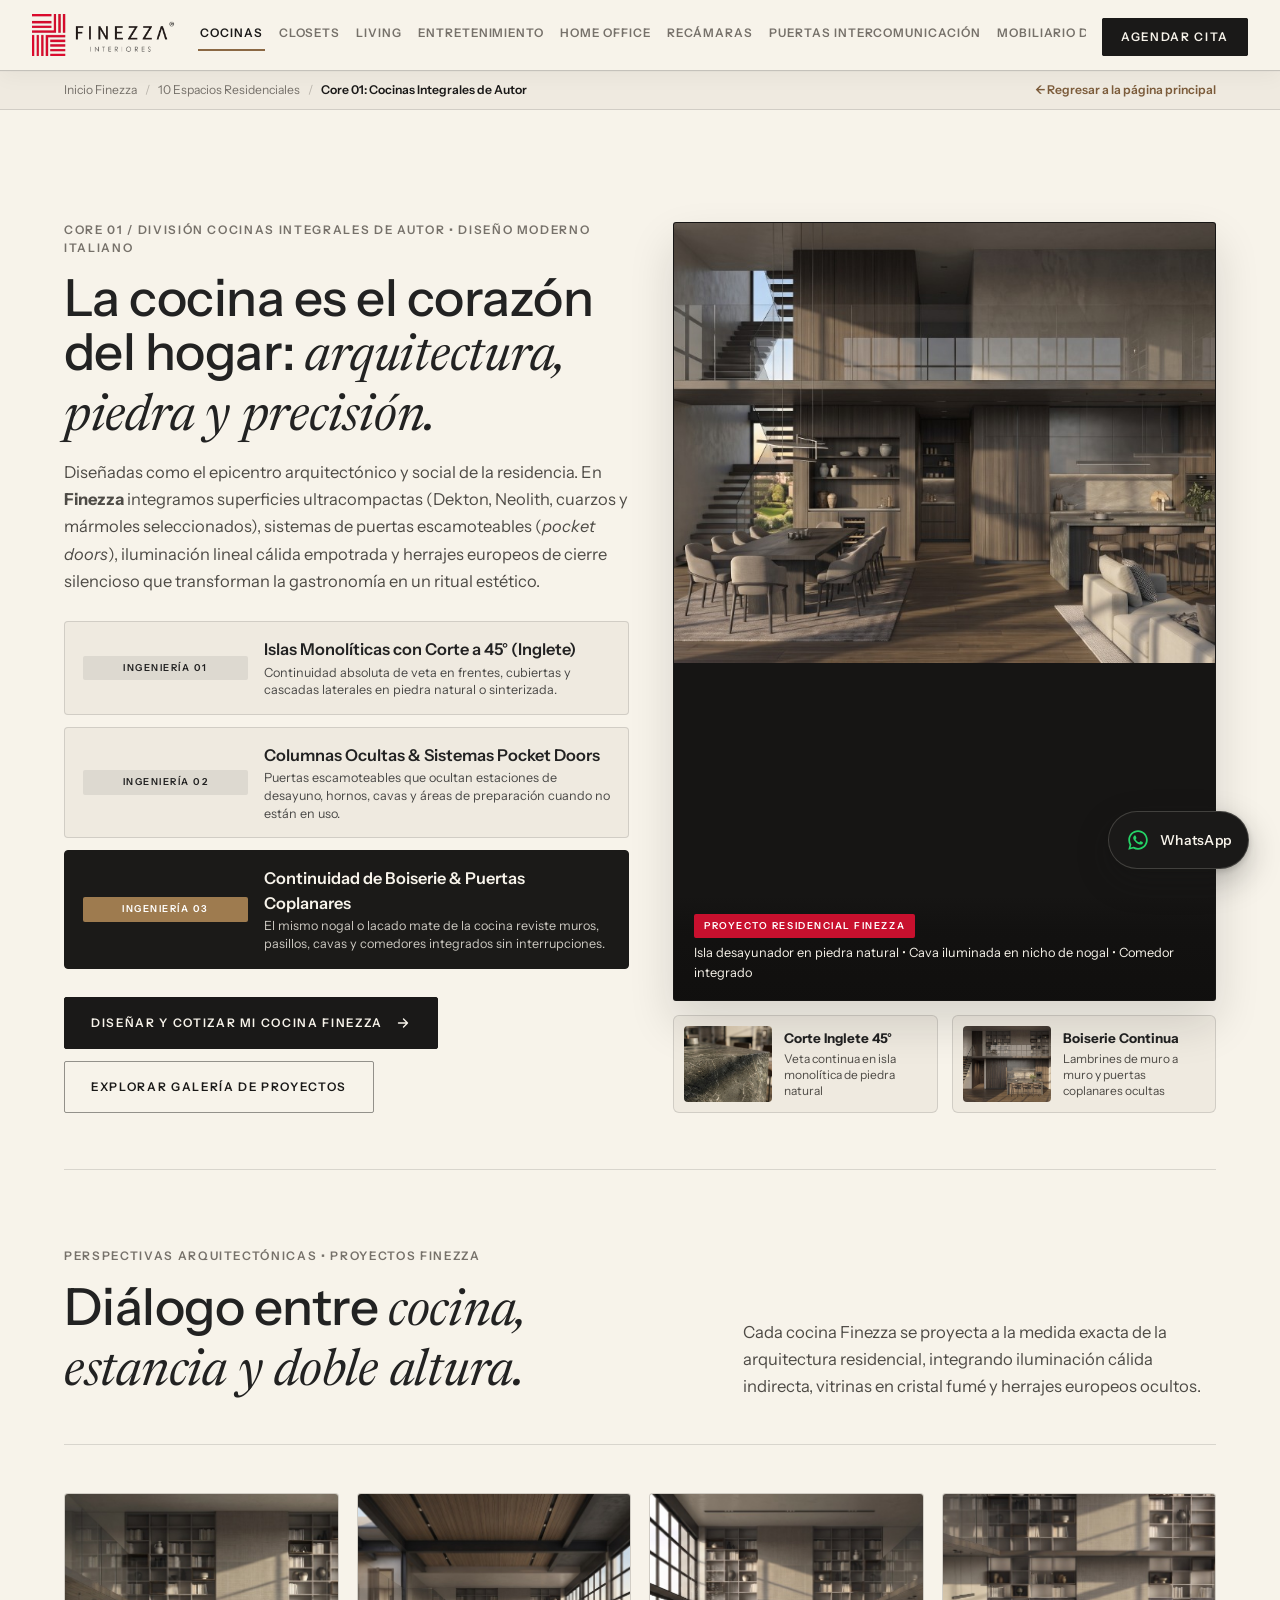
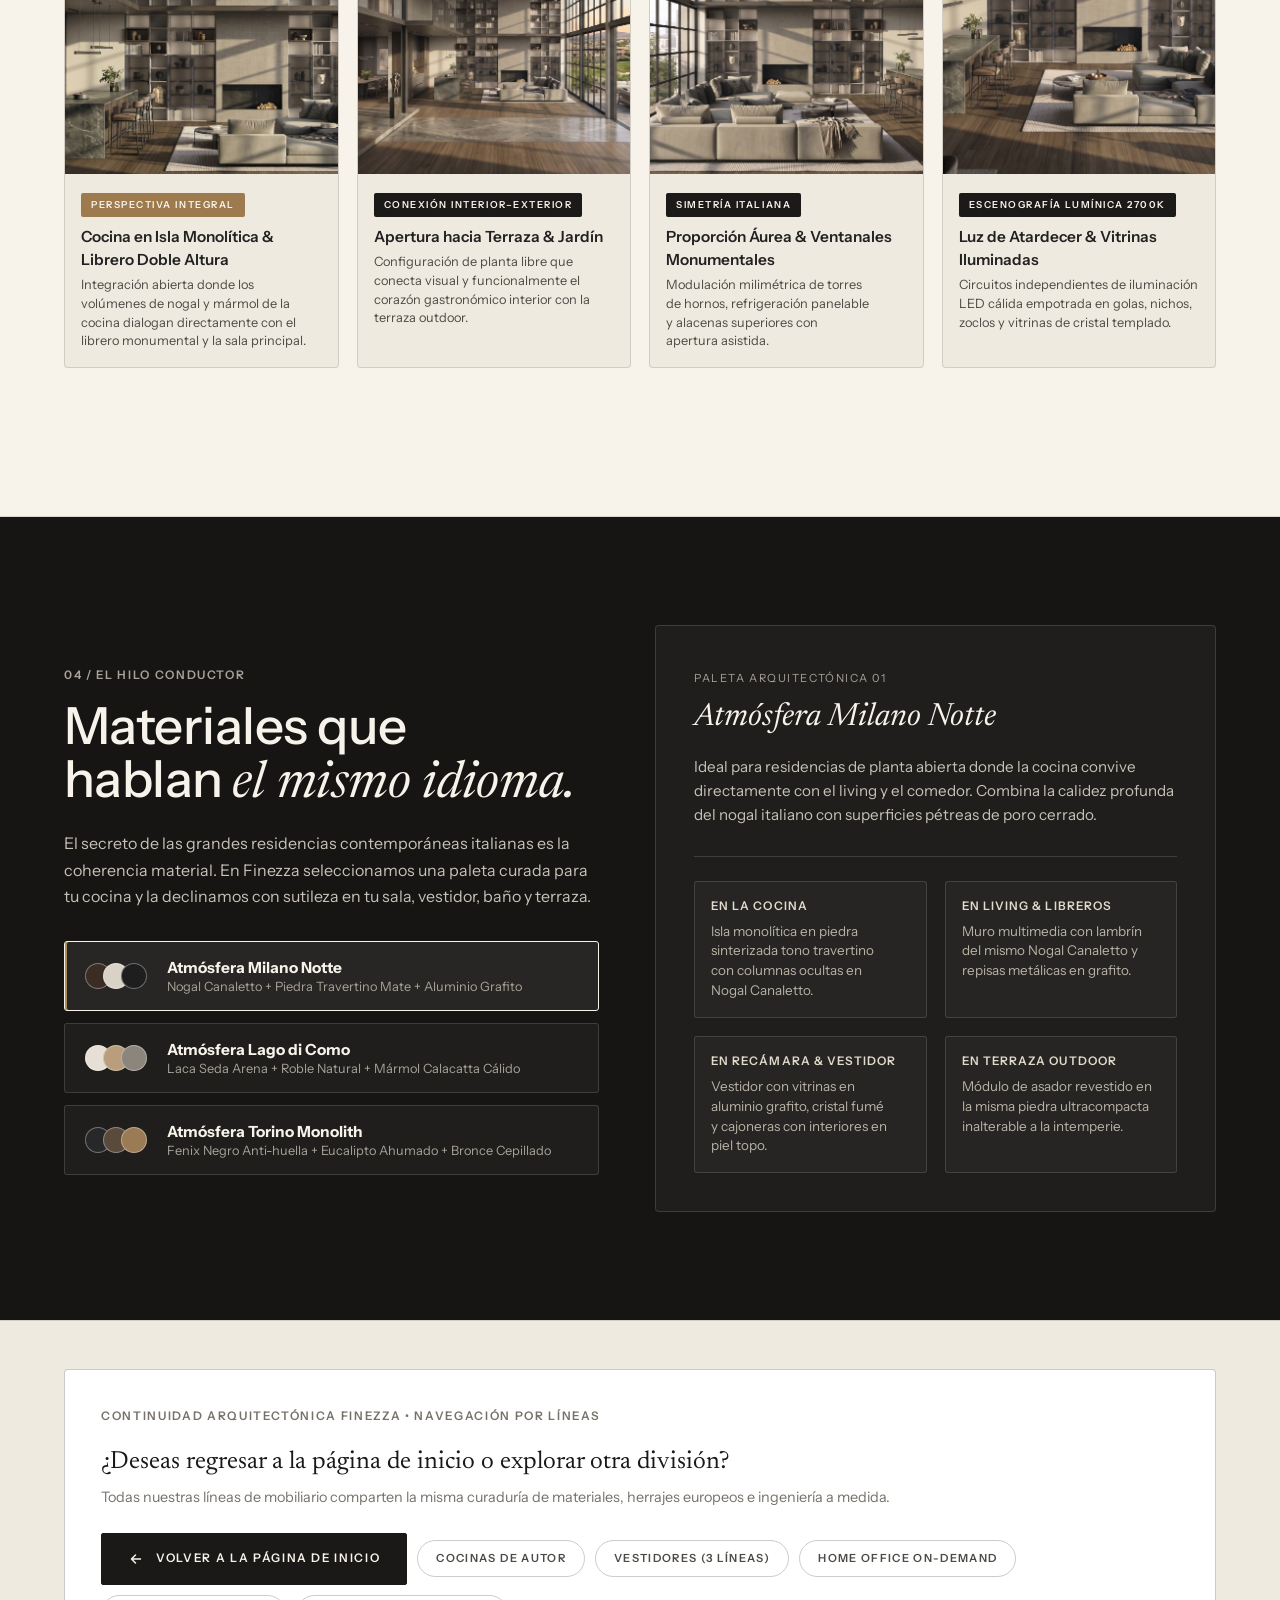
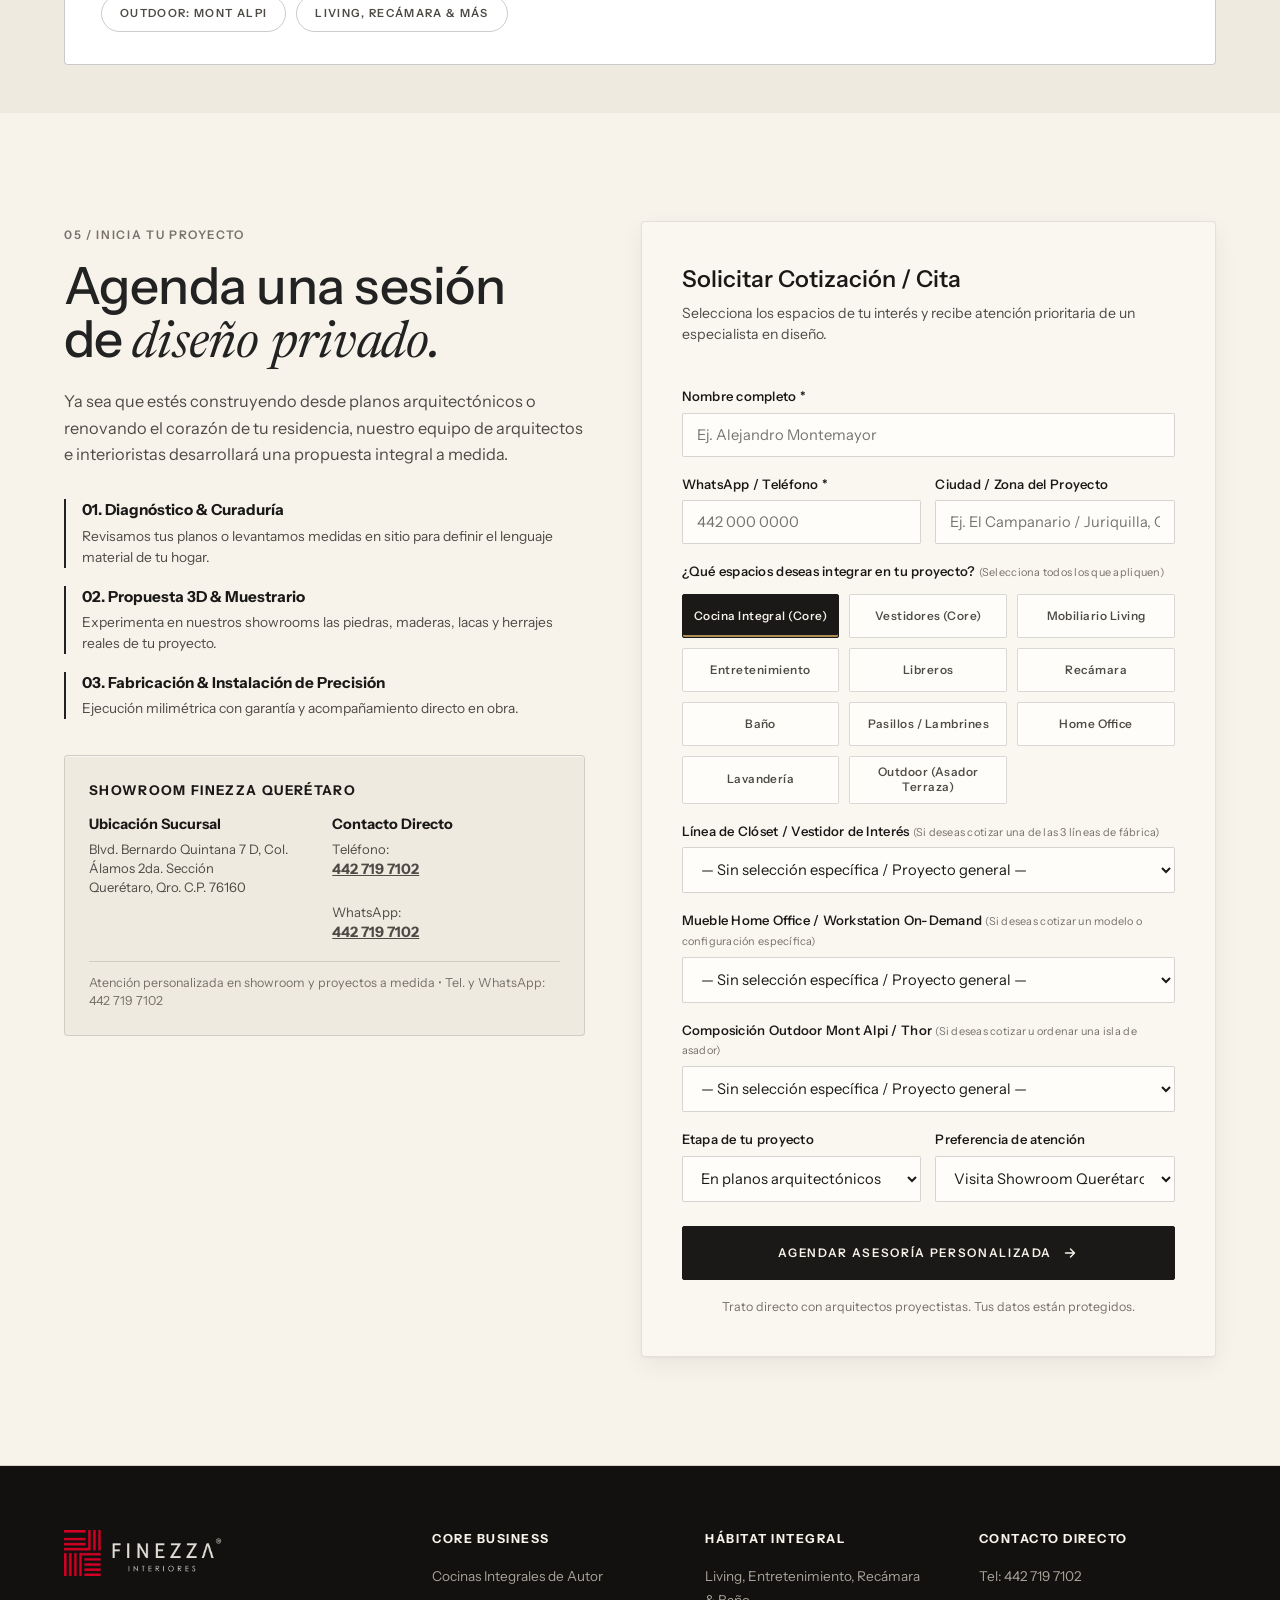
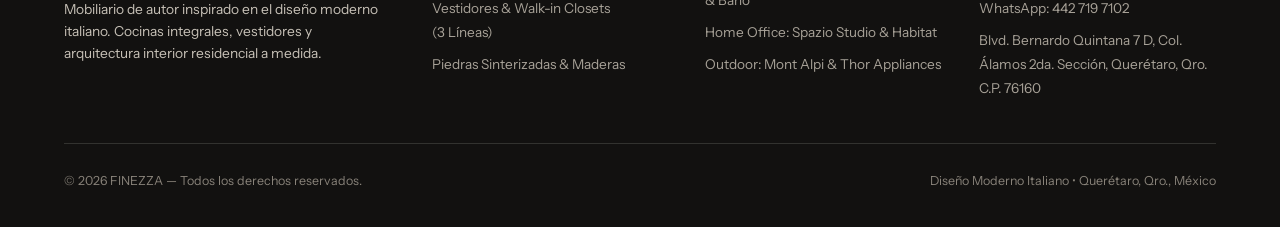
==== commit 734932e2: "Landing de vestidores (/landing-vestidores) y teléfono único 442 719 7102 en todas las páginas Co-Au" ====
--- a/cocinas.html
+++ b/cocinas.html
@@ -344,12 +344,12 @@
               <div class="showroom-item">
                 <strong>Contacto Directo</strong>
                 <p>
-                  Tel. Sucursal: <a href="tel:4422137342"><strong>442 213 73 42</strong></a><br>
+                  Tel&eacute;fono: <a href="tel:4427197102"><strong>442 719 7102</strong></a><br>
                   WhatsApp: <a href="https://wa.me/524427197102" target="_blank" rel="noopener"><strong>442 719 7102</strong></a>
                 </p>
               </div>
             </div>
-            <p class="showroom-hours">Atenci&oacute;n personalizada en showroom y proyectos a medida &bull; Tel: 442 213 73 42 &bull; WhatsApp: 442 719 7102</p>
+            <p class="showroom-hours">Atenci&oacute;n personalizada en showroom y proyectos a medida &bull; Tel. y WhatsApp: 442 719 7102</p>
           </div>
         </div>
 
@@ -571,7 +571,7 @@
         <div class="footer-links-col">
           <h5>Contacto Directo</h5>
           <ul>
-            <li><a href="tel:4422137342">Tel: 442 213 73 42</a></li>
+            <li><a href="tel:4427197102">Tel: 442 719 7102</a></li>
             <li><a href="https://wa.me/524427197102" target="_blank" rel="noopener">WhatsApp: 442 719 7102</a></li>
             <li><a href="#cotizar">Blvd. Bernardo Quintana 7 D, Col. &Aacute;lamos 2da. Secci&oacute;n, Quer&eacute;taro, Qro. C.P. 76160</a></li>
           </ul>
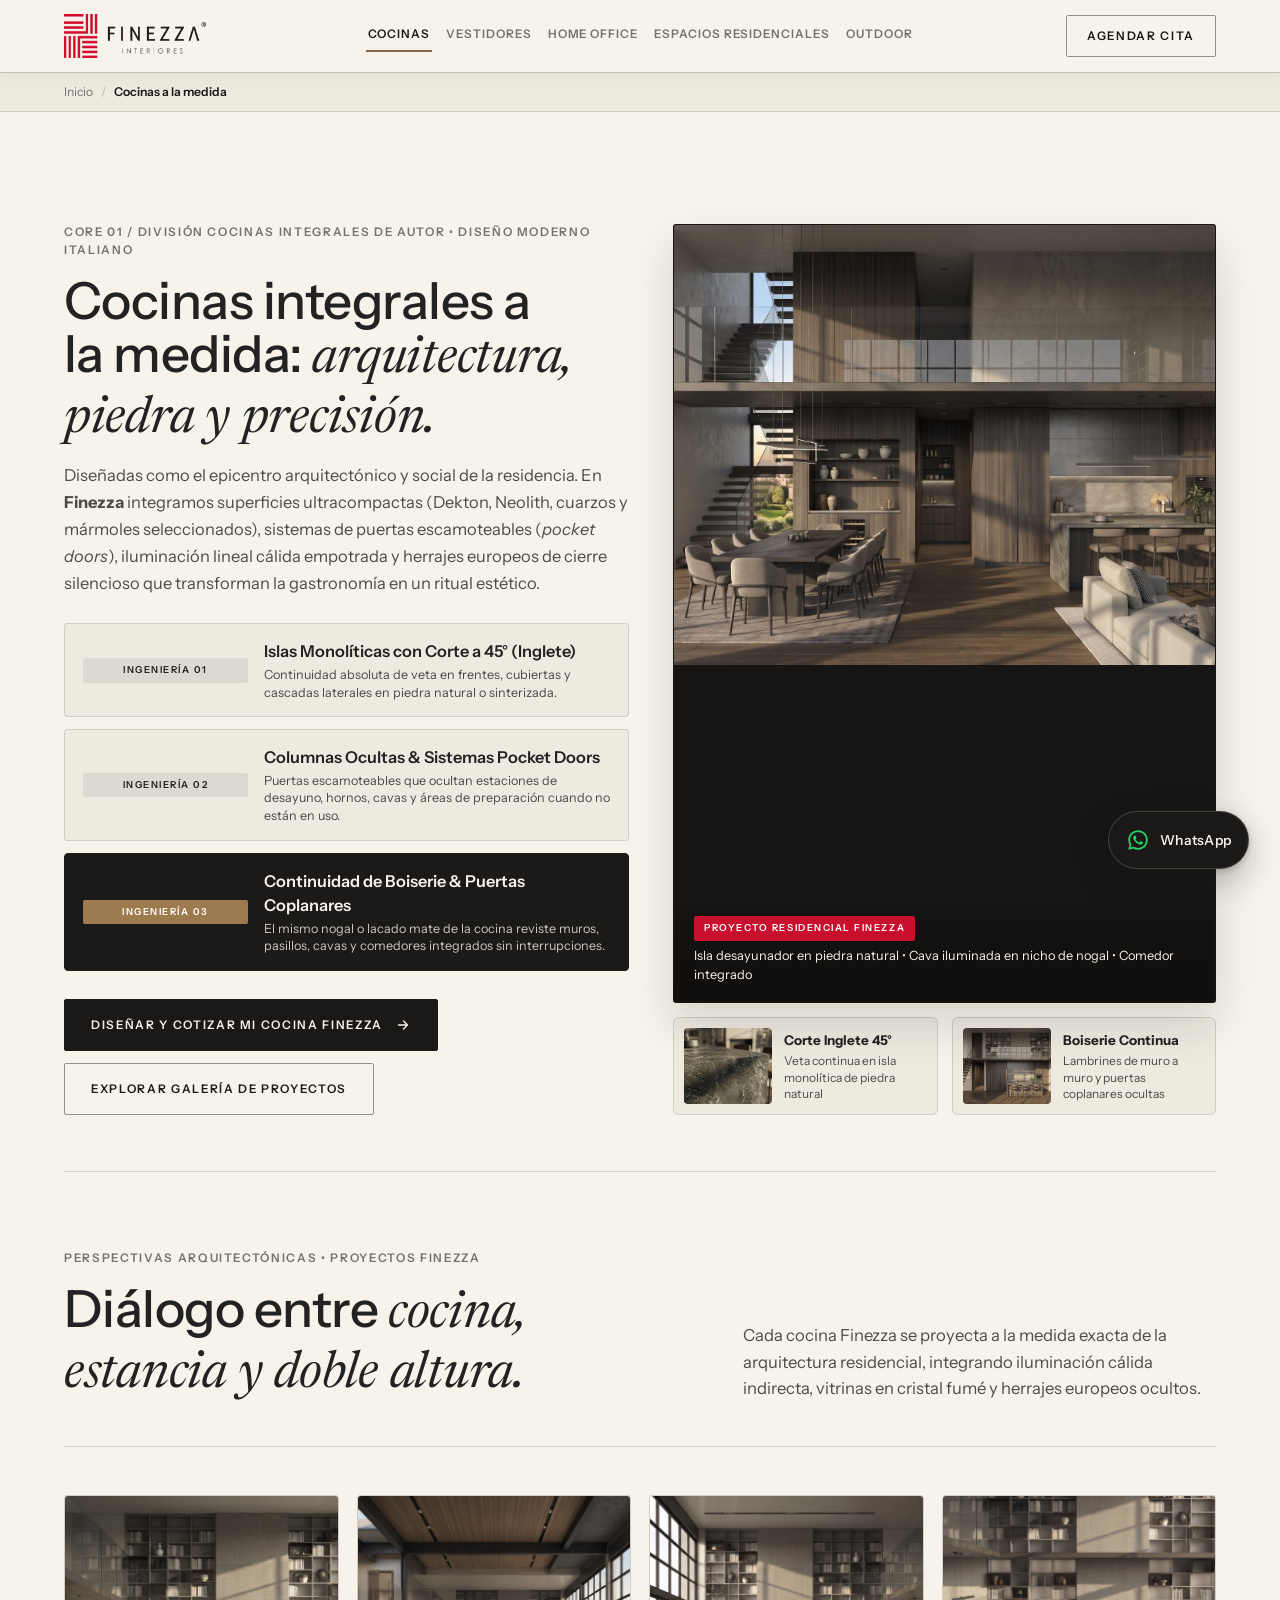
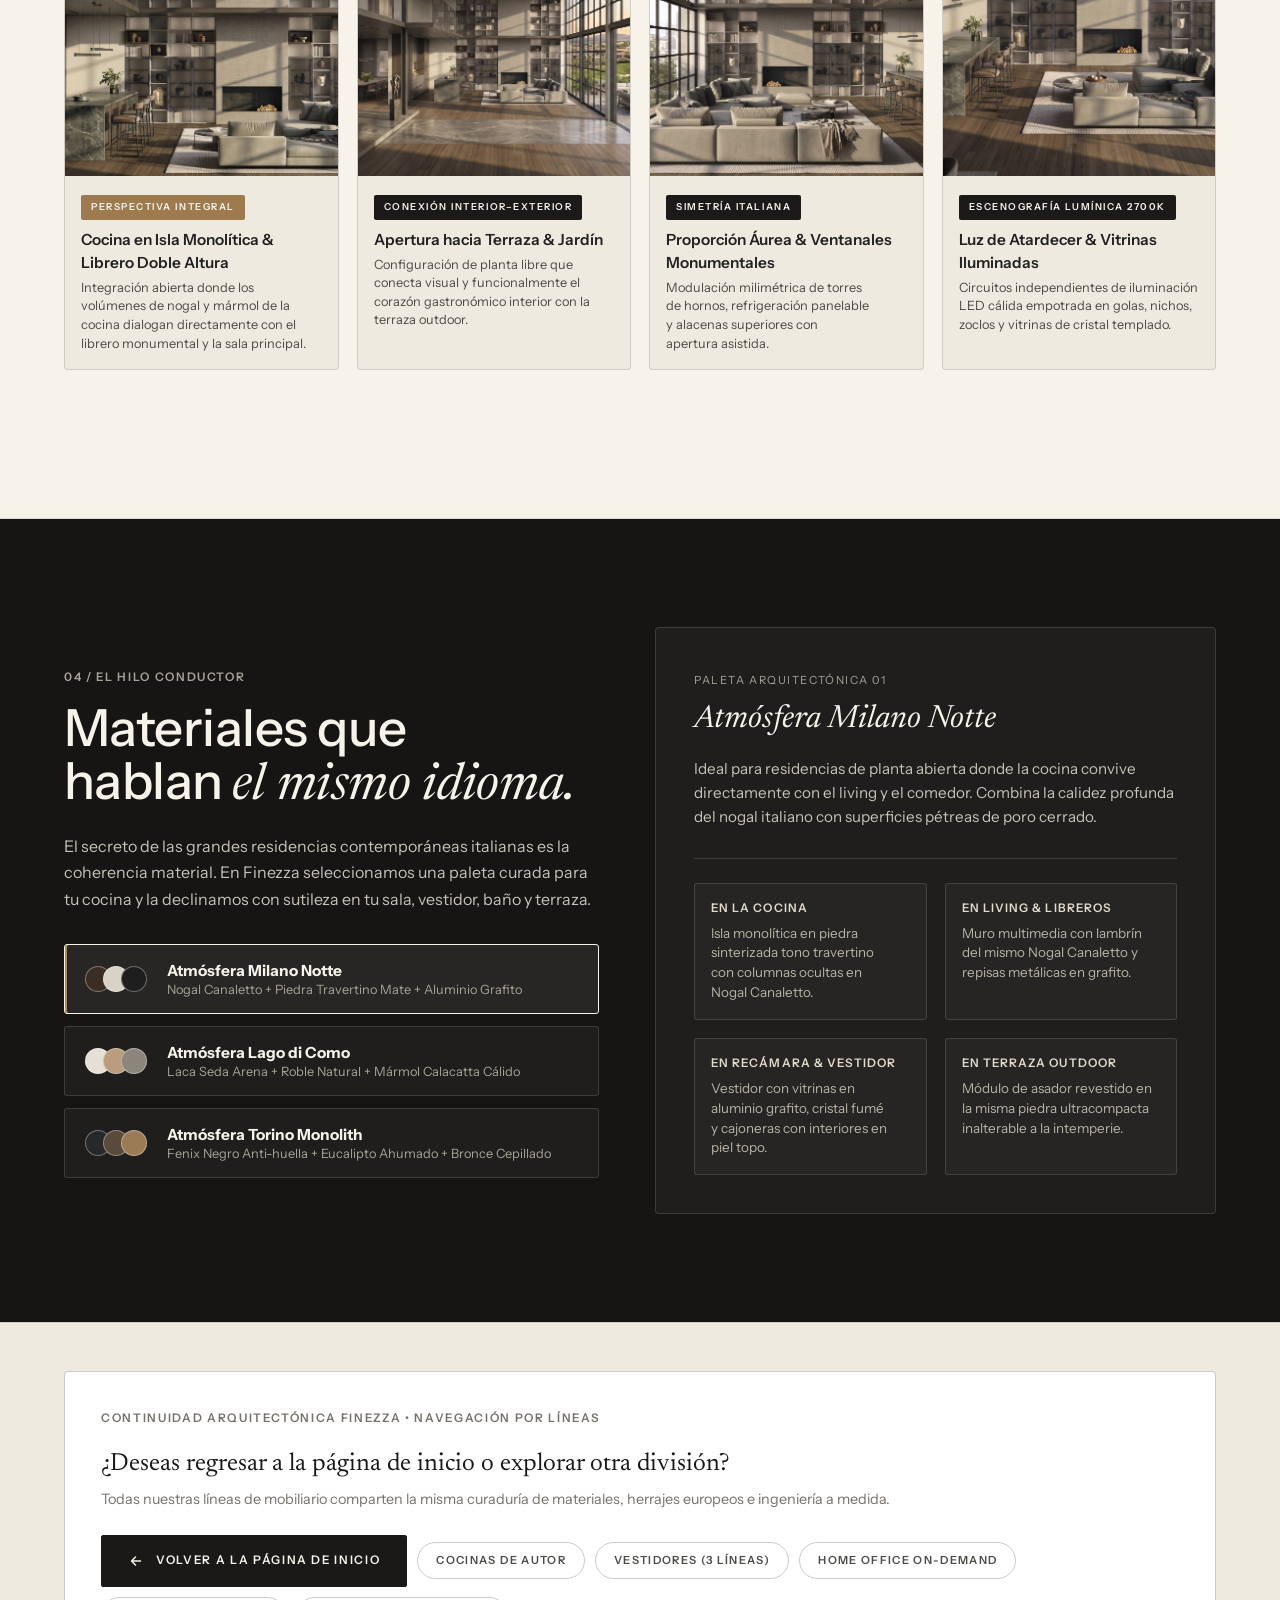
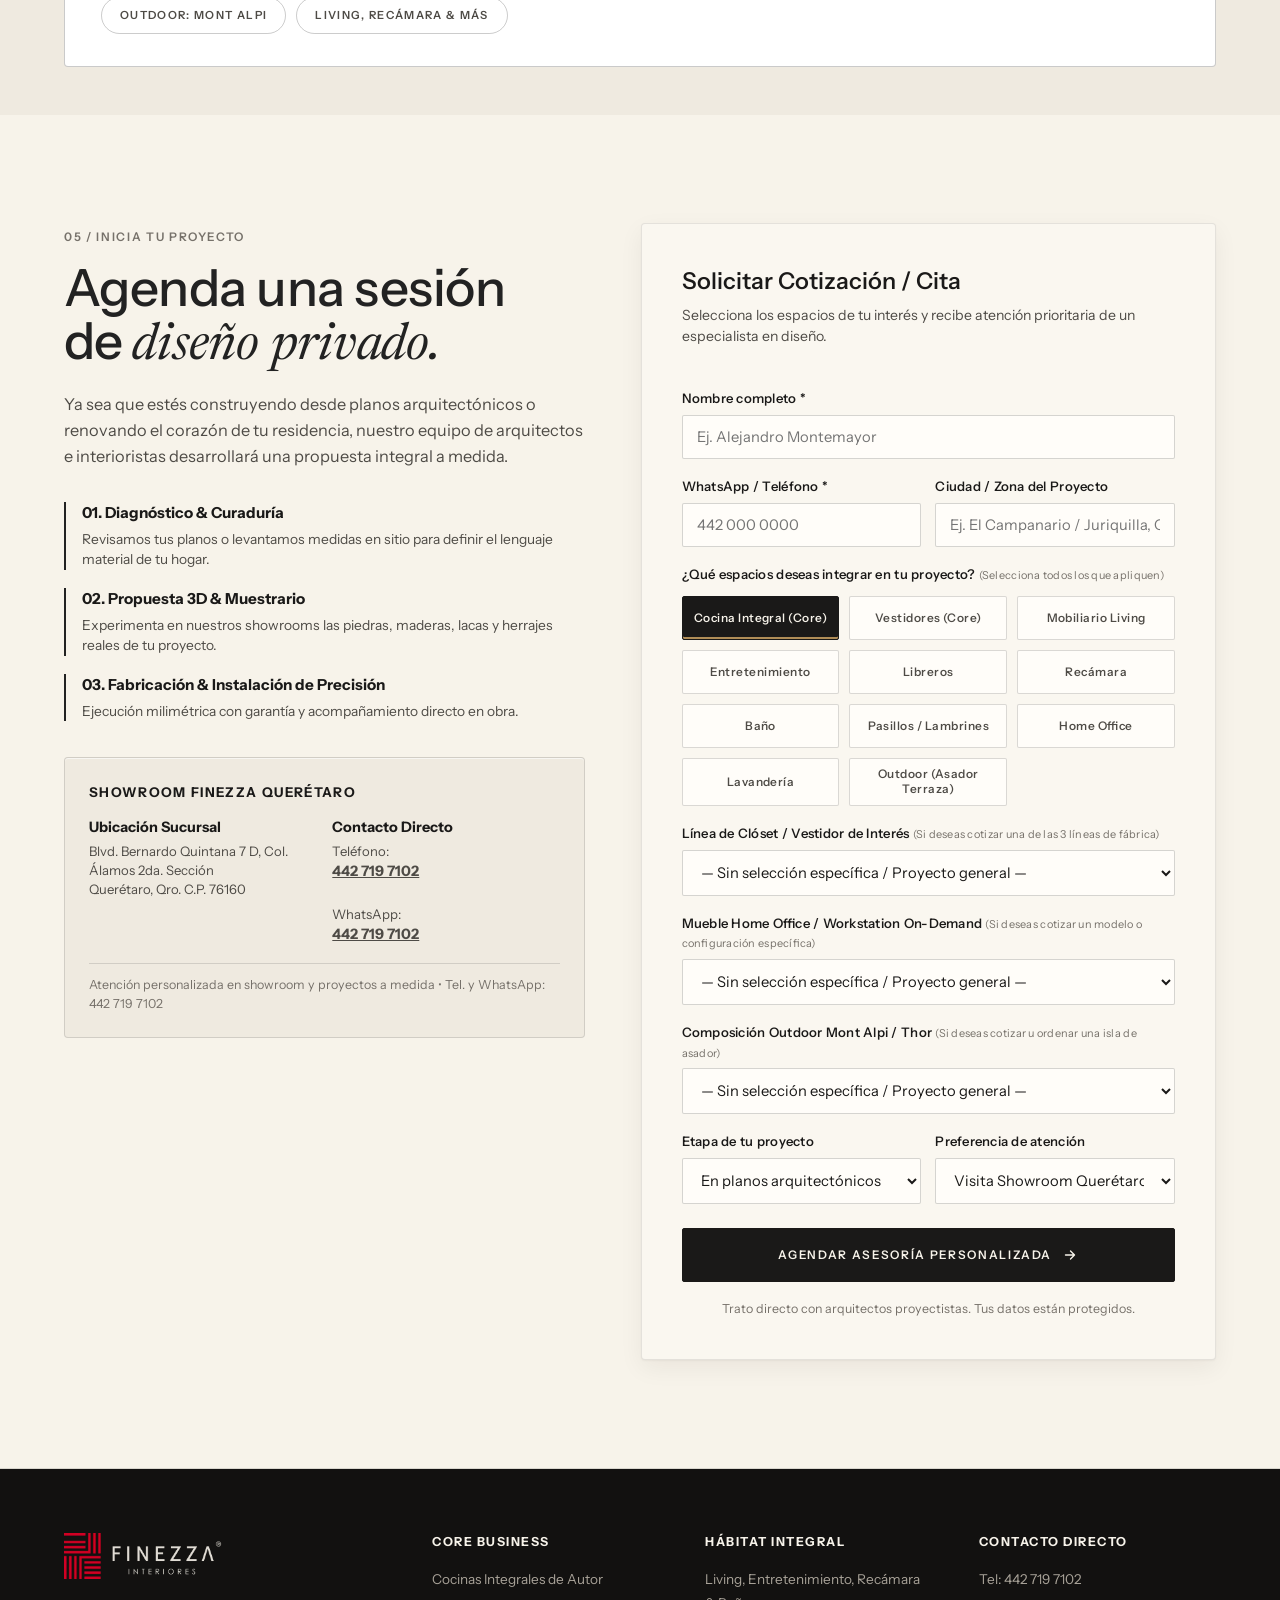
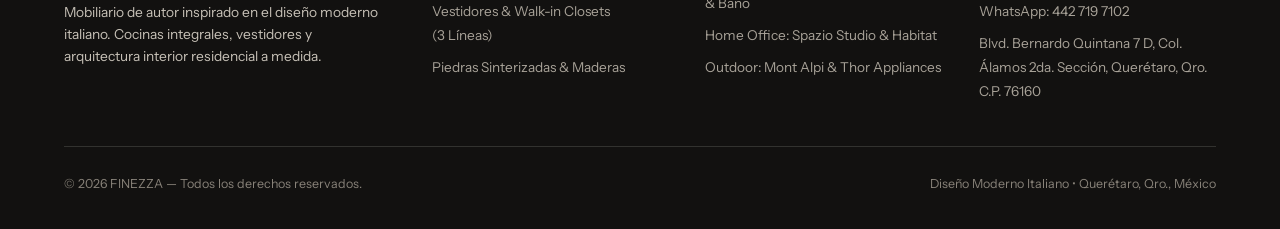
==== commit 5f11f8f5: "Navegación unificada, reparación de bugs y SEO en todo el sitio - Encabezado único: logo + 5 seccion" ====
--- a/cocinas.html
+++ b/cocinas.html
@@ -3,40 +3,110 @@
 <head>
   <meta charset="UTF-8">
   <meta name="viewport" content="width=device-width, initial-scale=1.0">
-  <title>Cocinas Integrales de Autor | Dise&ntilde;o Moderno Italiano FINEZZA</title>
-  <meta name="description" content="Divisi&oacute;n Cocinas Integrales de Autor Finezza: Islas monol&iacute;ticas en piedra natural y sinterizada con corte a 45&deg;, puertas escamoteables pocket doors y ebanister&iacute;a italiana.">
+  <title>Cocinas Integrales a la Medida en Querétaro | FINEZZA</title>
+  <meta name="description" content="Cocinas integrales a la medida en Querétaro: islas de piedra natural con corte a 45°, columnas ocultas y herrajes europeos. Diseño 3D, fabricación e instalación.">
+  <!-- SEO -->
+  <link rel="canonical" href="https://finezzainteriores.com/cocinas.html">
+  <meta name="robots" content="index, follow, max-image-preview:large">
+  <meta name="theme-color" content="#1A1918">
+  <meta property="og:type" content="website">
+  <meta property="og:locale" content="es_MX">
+  <meta property="og:site_name" content="FINEZZA Querétaro">
+  <meta property="og:title" content="Cocinas Integrales a la Medida en Querétaro | FINEZZA">
+  <meta property="og:description" content="Cocinas integrales a la medida en Querétaro: islas de piedra natural con corte a 45°, columnas ocultas y herrajes europeos. Diseño 3D, fabricación e instalación.">
+  <meta property="og:url" content="https://finezzainteriores.com/cocinas.html">
+  <meta property="og:image" content="https://finezzainteriores.com/assets/portada-04-cocina-comedor.jpg">
+  <meta name="twitter:card" content="summary_large_image">
+  <meta name="twitter:title" content="Cocinas Integrales a la Medida en Querétaro | FINEZZA">
+  <meta name="twitter:description" content="Cocinas integrales a la medida en Querétaro: islas de piedra natural con corte a 45°, columnas ocultas y herrajes europeos. Diseño 3D, fabricación e instalación.">
+  <meta name="twitter:image" content="https://finezzainteriores.com/assets/portada-04-cocina-comedor.jpg">
+  <script type="application/ld+json" data-seo="finezza">
+{
+    "@context": "https://schema.org",
+    "@graph": [
+      {
+        "@type": "HomeAndConstructionBusiness",
+        "@id": "https://finezzainteriores.com/#negocio",
+        "name": "FINEZZA Querétaro",
+        "description": "Cocinas integrales, vestidores, home office y mobiliario a la medida con diseño moderno italiano en Querétaro.",
+        "url": "https://finezzainteriores.com/",
+        "logo": "https://finezzainteriores.com/assets/logo-finezza-interiores.png",
+        "image": "https://finezzainteriores.com/assets/portada-finezza.jpg",
+        "telephone": "+52 442 719 7102",
+        "address": {
+          "@type": "PostalAddress",
+          "streetAddress": "Blvd. Bernardo Quintana 7 D, Col. Álamos 2da. Sección",
+          "addressLocality": "Querétaro",
+          "addressRegion": "Qro.",
+          "postalCode": "76160",
+          "addressCountry": "MX"
+        },
+        "areaServed": {
+          "@type": "City",
+          "name": "Querétaro"
+        }
+      },
+      {
+        "@type": "Service",
+        "name": "Cocinas a la medida en Querétaro",
+        "serviceType": "Cocinas a la medida",
+        "provider": {
+          "@id": "https://finezzainteriores.com/#negocio"
+        },
+        "areaServed": {
+          "@type": "City",
+          "name": "Querétaro"
+        },
+        "url": "https://finezzainteriores.com/cocinas.html"
+      },
+      {
+        "@type": "BreadcrumbList",
+        "itemListElement": [
+          {
+            "@type": "ListItem",
+            "position": 1,
+            "name": "Inicio",
+            "item": "https://finezzainteriores.com/"
+          },
+          {
+            "@type": "ListItem",
+            "position": 2,
+            "name": "Cocinas a la medida",
+            "item": "https://finezzainteriores.com/cocinas.html"
+          }
+        ]
+      }
+    ]
+  }
+  </script>
   <link rel="icon" type="image/png" href="assets/favicon-finezza.png">
   <link rel="preconnect" href="https://fonts.googleapis.com">
   <link rel="preconnect" href="https://fonts.gstatic.com" crossorigin>
   <link rel="stylesheet" href="https://fonts.googleapis.com/css2?family=Instrument+Sans:ital,wdth,wght@0,75..100,400..700&display=swap">
   <link rel="stylesheet" href="https://fonts.googleapis.com/css2?family=Newsreader:ital,opsz,wght@0,6..72,300..500;1,6..72,300..400&display=swap">
-  <link rel="stylesheet" href="styles.css?v=20261120">
+  <link rel="stylesheet" href="styles.css?v=20261120b">
 </head>
 <body class="subpage-body">
 
- <!-- BARRA SUPERIOR FIJA DE NAVEGACIÓN HOMOLOGADA CON INDEX.HTML (9 CATEGORÍAS OFICIALES) -->
+  <!-- NAVEGACIÓN PRINCIPAL -->
   <header class="subpage-header" id="topSubpage">
-    <div class="container subpage-header-inner" style="max-width: 100%; padding-inline: clamp(20px, 2.5vw, 40px); flex-wrap: nowrap; gap: 16px;">
-      <div class="subpage-brand-group" style="flex-shrink: 0;">
-        <a href="index.html" class="subpage-logo-link" aria-label="FINEZZA Quer&eacute;taro &mdash; Volver a la p&aacute;gina de inicio">
-          <img src="assets/logo-finezza.png" alt="FINEZZA Quer&eacute;taro" class="subpage-logo" width="185" height="52" style="max-width: 185px; height: auto;">
+    <div class="container subpage-header-inner">
+      <div class="subpage-brand-group">
+        <a href="index.html" class="subpage-logo-link" aria-label="FINEZZA Quer&eacute;taro &mdash; Ir al inicio">
+          <img src="assets/logo-finezza-interiores.png" alt="FINEZZA Quer&eacute;taro" class="subpage-logo" width="175" height="49">
         </a>
       </div>
 
-      <nav class="subpage-nav" aria-label="Categor&iacute;as principales Finezza" style="flex: 1; justify-content: center; flex-wrap: nowrap; gap: clamp(10px, 1.1vw, 18px);">
-        <a href="cocinas.html" class="active" style="font-size: 0.8rem; white-space: nowrap;">Cocinas</a>
-        <a href="vestidores.html" style="font-size: 0.8rem; white-space: nowrap;">Closets</a>
-        <a href="living.html" style="font-size: 0.8rem; white-space: nowrap;">Living</a>
-        <a href="entretenimiento.html" style="font-size: 0.8rem; white-space: nowrap;">Entretenimiento</a>
-        <a href="home-office.html" style="font-size: 0.8rem; white-space: nowrap;">Home Office</a>
-        <a href="recamaras.html" style="font-size: 0.8rem; white-space: nowrap;">Rec&aacute;maras</a>
-        <a href="puertas.html" style="font-size: 0.8rem; white-space: nowrap;">Puertas Intercomunicaci&oacute;n</a>
-        <a href="mobiliario-autor.html" style="font-size: 0.8rem; white-space: nowrap;">Mobiliario de Autor</a>
-        <a href="outdoor.html" style="font-size: 0.8rem; white-space: nowrap;">Outdoor</a>
+      <nav class="subpage-nav" aria-label="Secciones de Finezza">
+        <a href="cocinas.html" class="active" aria-current="page">Cocinas</a>
+        <a href="vestidores.html">Vestidores</a>
+        <a href="home-office.html">Home Office</a>
+        <a href="espacios-residenciales.html">Espacios Residenciales</a>
+        <a href="outdoor.html">Outdoor</a>
       </nav>
 
-      <div class="subpage-actions" style="flex-shrink: 0;">
-        <a href="index.html#cotizar" class="header-cta-link">Agendar Cita</a>
+      <div class="subpage-actions">
+        <a href="#cotizar" class="subpage-cta-btn">Agendar Cita</a>
       </div>
     </div>
   </header>
@@ -44,14 +114,11 @@
   <!-- CINTILLO DE RUTA DE NAVEGACIÓN (BREADCRUMB) -->
   <div class="subpage-breadcrumb-bar">
     <div class="container subpage-breadcrumb-inner">
-      <div class="breadcrumb-trail">
-        <a href="index.html">Inicio Finezza</a>
-        <span class="breadcrumb-sep">/</span>
-        <a href="index.html#colecciones">10 Espacios Residenciales</a>
-        <span class="breadcrumb-sep">/</span>
-        <strong class="breadcrumb-current">Core 01: Cocinas Integrales de Autor</strong>
-      </div>
-      <a href="index.html" class="breadcrumb-back-link">&larr; Regresar a la p&aacute;gina principal</a>
+      <nav class="breadcrumb-trail" aria-label="Ruta de navegaci&oacute;n">
+        <a href="index.html">Inicio</a>
+        <span class="breadcrumb-sep" aria-hidden="true">/</span>
+        <strong class="breadcrumb-current" aria-current="page">Cocinas a la medida</strong>
+      </nav>
     </div>
   </div>
 
@@ -64,7 +131,7 @@
       <div class="closets-cover-hero">
         <div class="closets-cover-content">
           <span class="eyebrow">CORE 01 / DIVISI&Oacute;N COCINAS INTEGRALES DE AUTOR &bull; DISE&Ntilde;O MODERNO ITALIANO</span>
-          <h2 class="editorial-h2">La cocina es el coraz&oacute;n del hogar: <em>arquitectura, piedra y precisi&oacute;n.</em></h2>
+          <h1 class="editorial-h2">Cocinas integrales a la medida: <em>arquitectura, piedra y precisi&oacute;n.</em></h1>
           <p class="closets-cover-lead">
             Dise&ntilde;adas como el epicentro arquitect&oacute;nico y social de la residencia. En <strong>Finezza</strong> integramos superficies ultracompactas (Dekton, Neolith, cuarzos y m&aacute;rmoles seleccionados), sistemas de puertas escamoteables (<em>pocket doors</em>), iluminaci&oacute;n lineal c&aacute;lida empotrada y herrajes europeos de cierre silencioso que transforman la gastronom&iacute;a en un ritual est&eacute;tico.
           </p>
@@ -543,7 +610,7 @@
         <div class="footer-brand-col">
           <a href="index.html" class="footer-logo-link" aria-label="Finezza Cocinas &mdash; Volver al inicio">
             <img 
-              src="assets/logo-finezza-white.png" 
+              src="assets/logo-finezza-interiores-white.png" 
               alt="FINEZZA Cocinas" 
               class="footer-logo-img"
               width="210"
@@ -584,7 +651,7 @@
     </div>
   </footer>
 
-  <script src="script.js?v=20261120"></script>
+  <script src="script.js?v=20261120b"></script>
   <!-- ========================================================================
        MODAL GALERÍA DE PROYECTOS DE COCINAS & LIGHTBOX ZOOM
        ======================================================================== -->
--- a/styles.css
+++ b/styles.css
@@ -6301,3 +6301,44 @@
    ========================================================================== */
 .wa-float { transition: transform 0.4s var(--ease-premium), box-shadow 0.4s var(--ease-premium), background-color 0.4s ease, bottom 0.35s var(--ease-premium); }
 .wa-float.is-lifted { bottom: calc(var(--wa-lift, 72px) + env(safe-area-inset-bottom, 0px)); }
+
+/* ==========================================================================
+   NAVEGACIÓN UNIFICADA (logo + 5 secciones + cita)
+   ========================================================================== */
+html body .subpage-nav a[aria-current="page"] { color: var(--ink, #1A1918); }
+@media (max-width: 760px) {
+  html body .subpage-header-inner { row-gap: 10px; }
+  html body .subpage-nav {
+    flex-wrap: nowrap !important;
+    overflow-x: auto;
+    scrollbar-width: none;
+    -webkit-overflow-scrolling: touch;
+    justify-content: flex-start !important;
+    width: 100%;
+    mask-image: linear-gradient(90deg, #000 88%, transparent);
+    -webkit-mask-image: linear-gradient(90deg, #000 88%, transparent);
+  }
+  html body .subpage-nav::-webkit-scrollbar { display: none; }
+  html body .subpage-nav a { white-space: nowrap; flex-shrink: 0; }
+}
+
+/* Filtros THOR: mismo estilo que los de Mont Alpi (antes salían como botón del navegador) */
+html body .thor-cat-link {
+  background: transparent;
+  border: none;
+  padding: 6px 10px;
+  font-family: var(--font-sans);
+  font-size: 0.92rem;
+  font-weight: 500;
+  color: #555555;
+  cursor: pointer;
+  transition: color 0.18s ease;
+}
+html body .thor-cat-link:hover { color: #000000; }
+html body .thor-cat-link.active {
+  font-weight: 700;
+  color: #000000;
+  text-decoration: underline;
+  text-underline-offset: 6px;
+  text-decoration-thickness: 2px;
+}
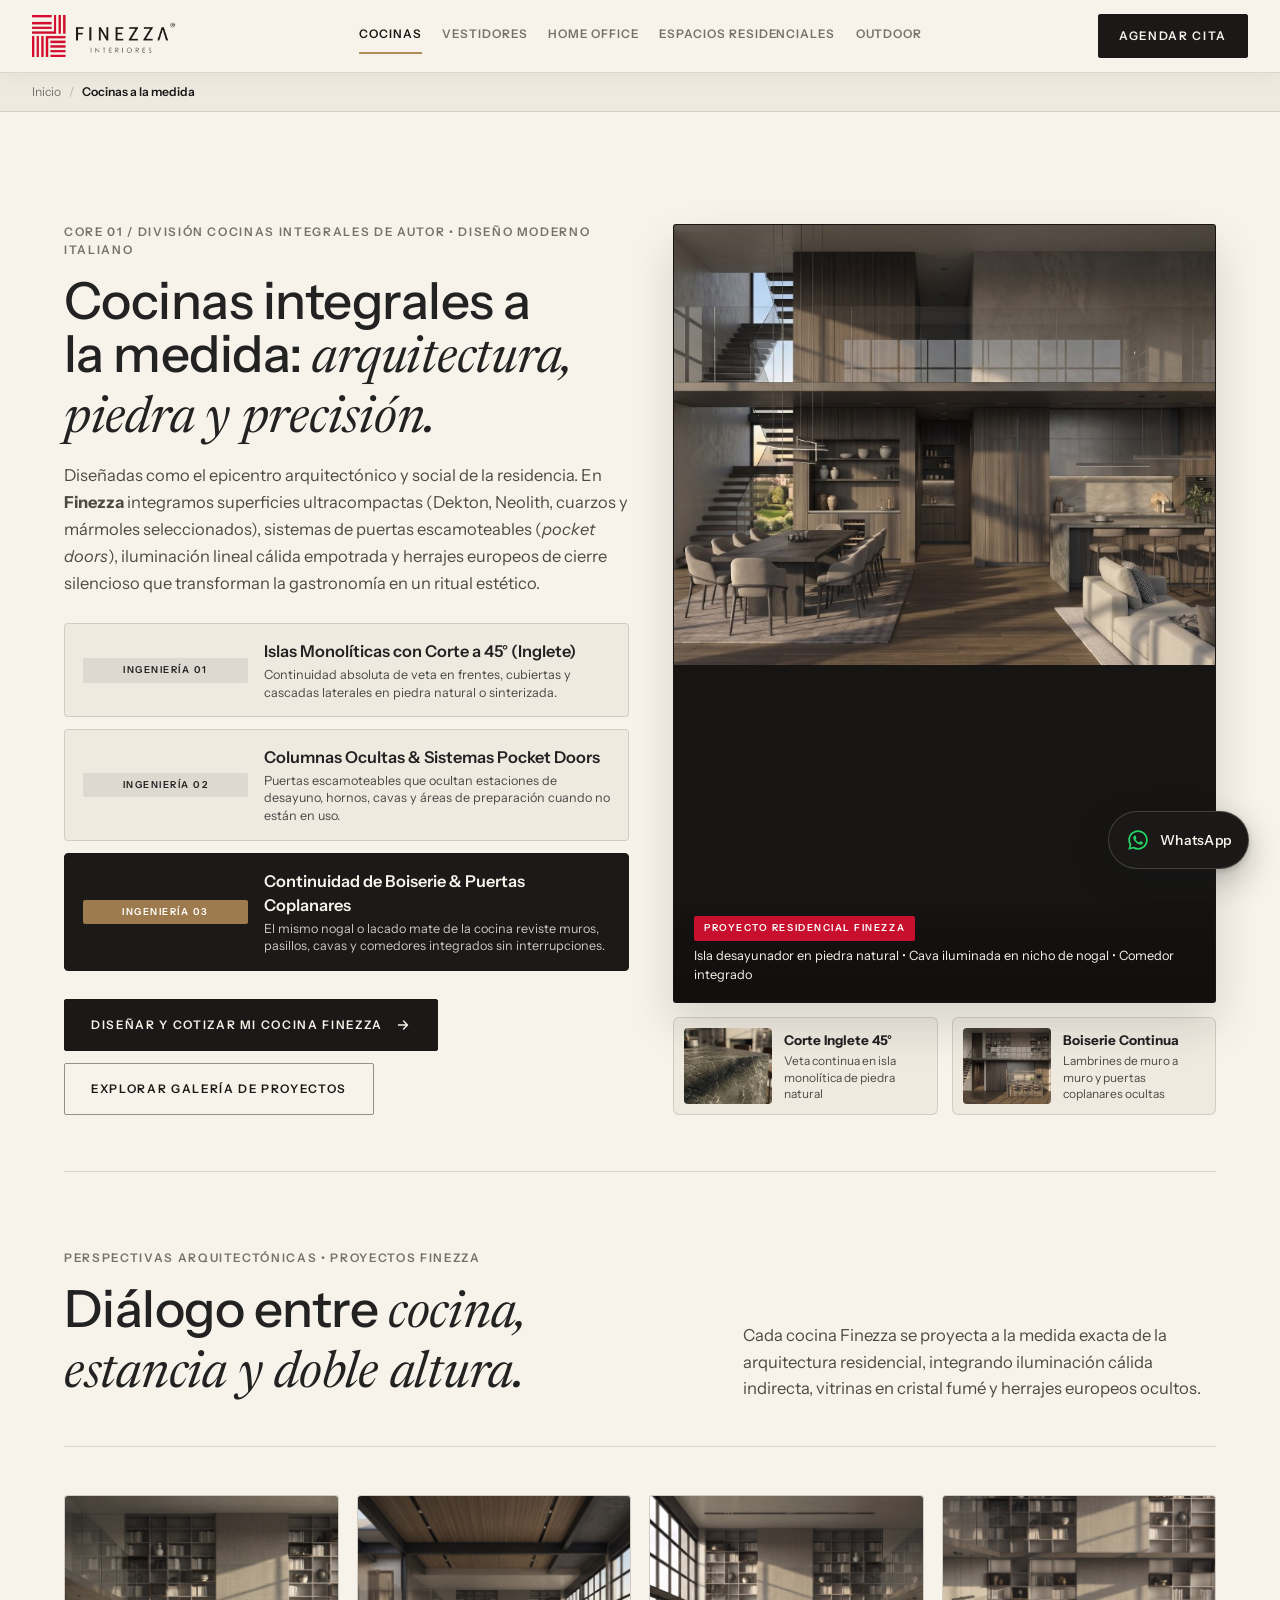
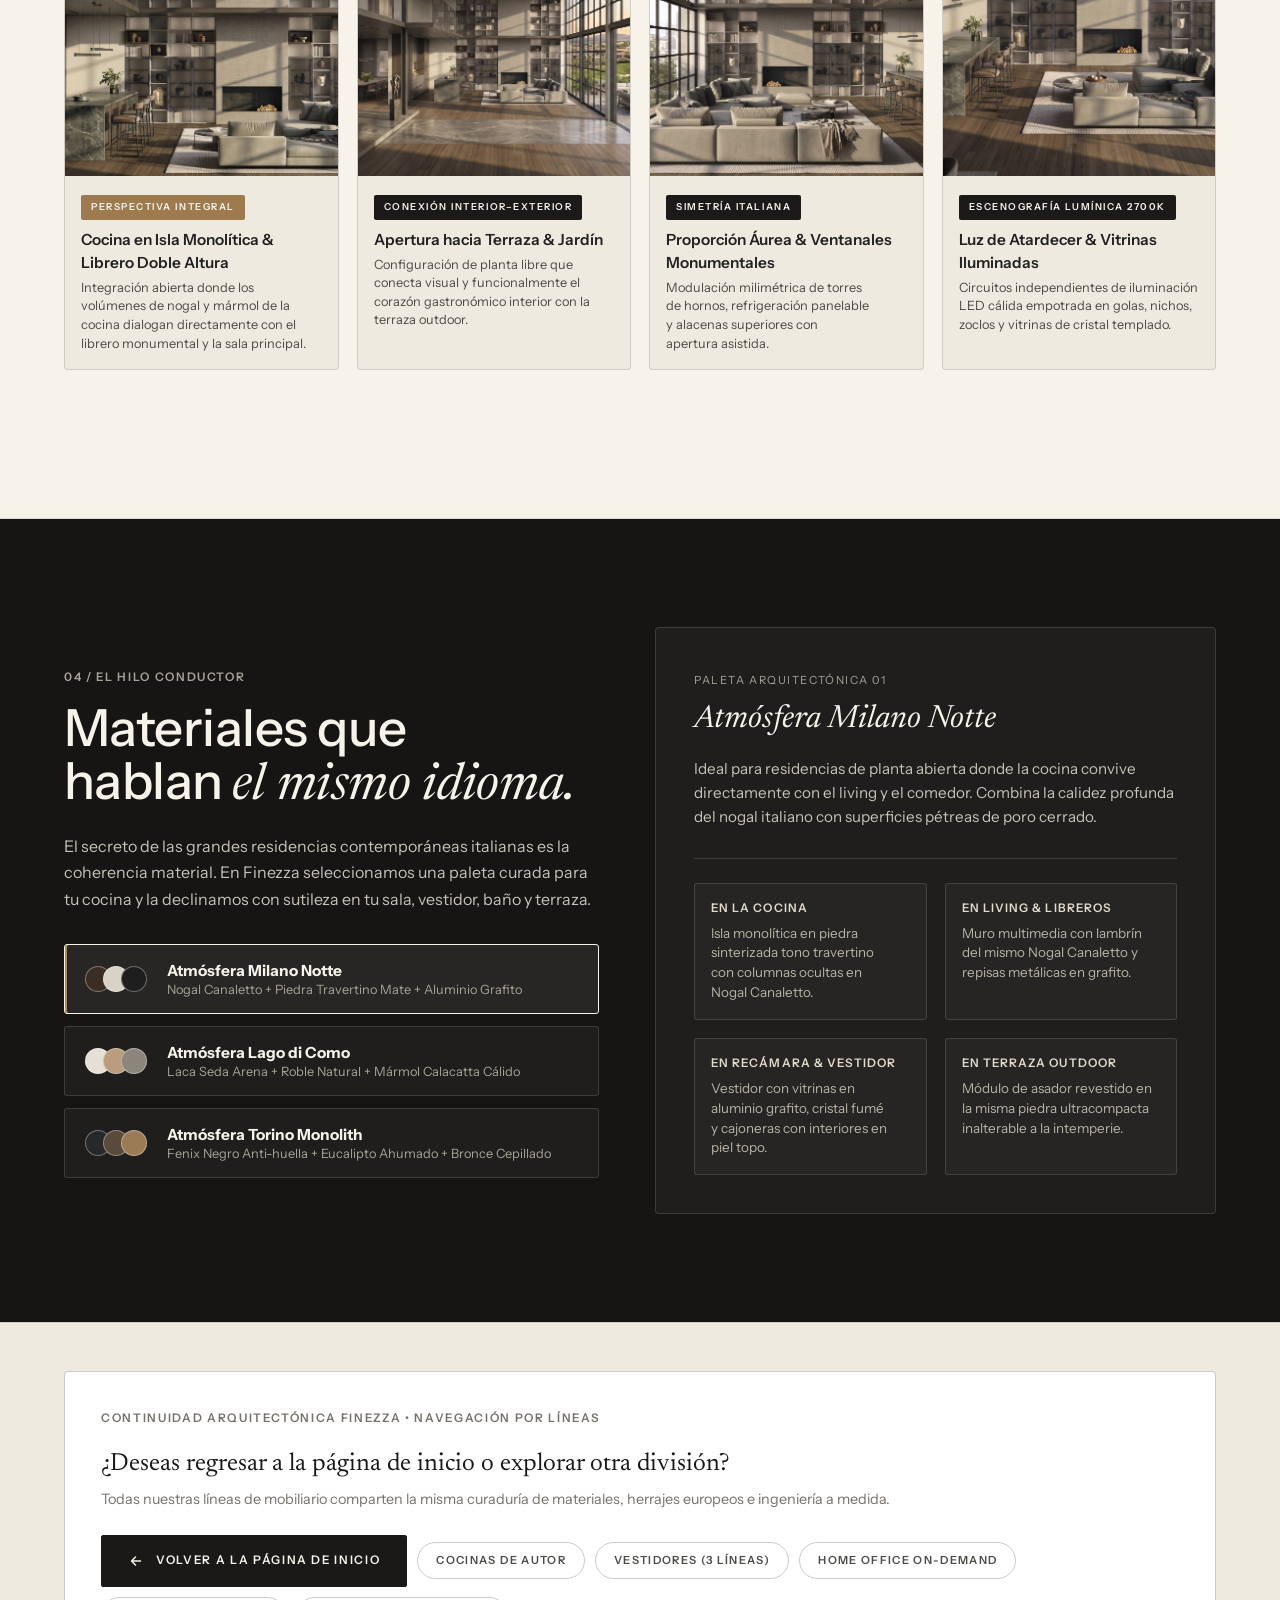
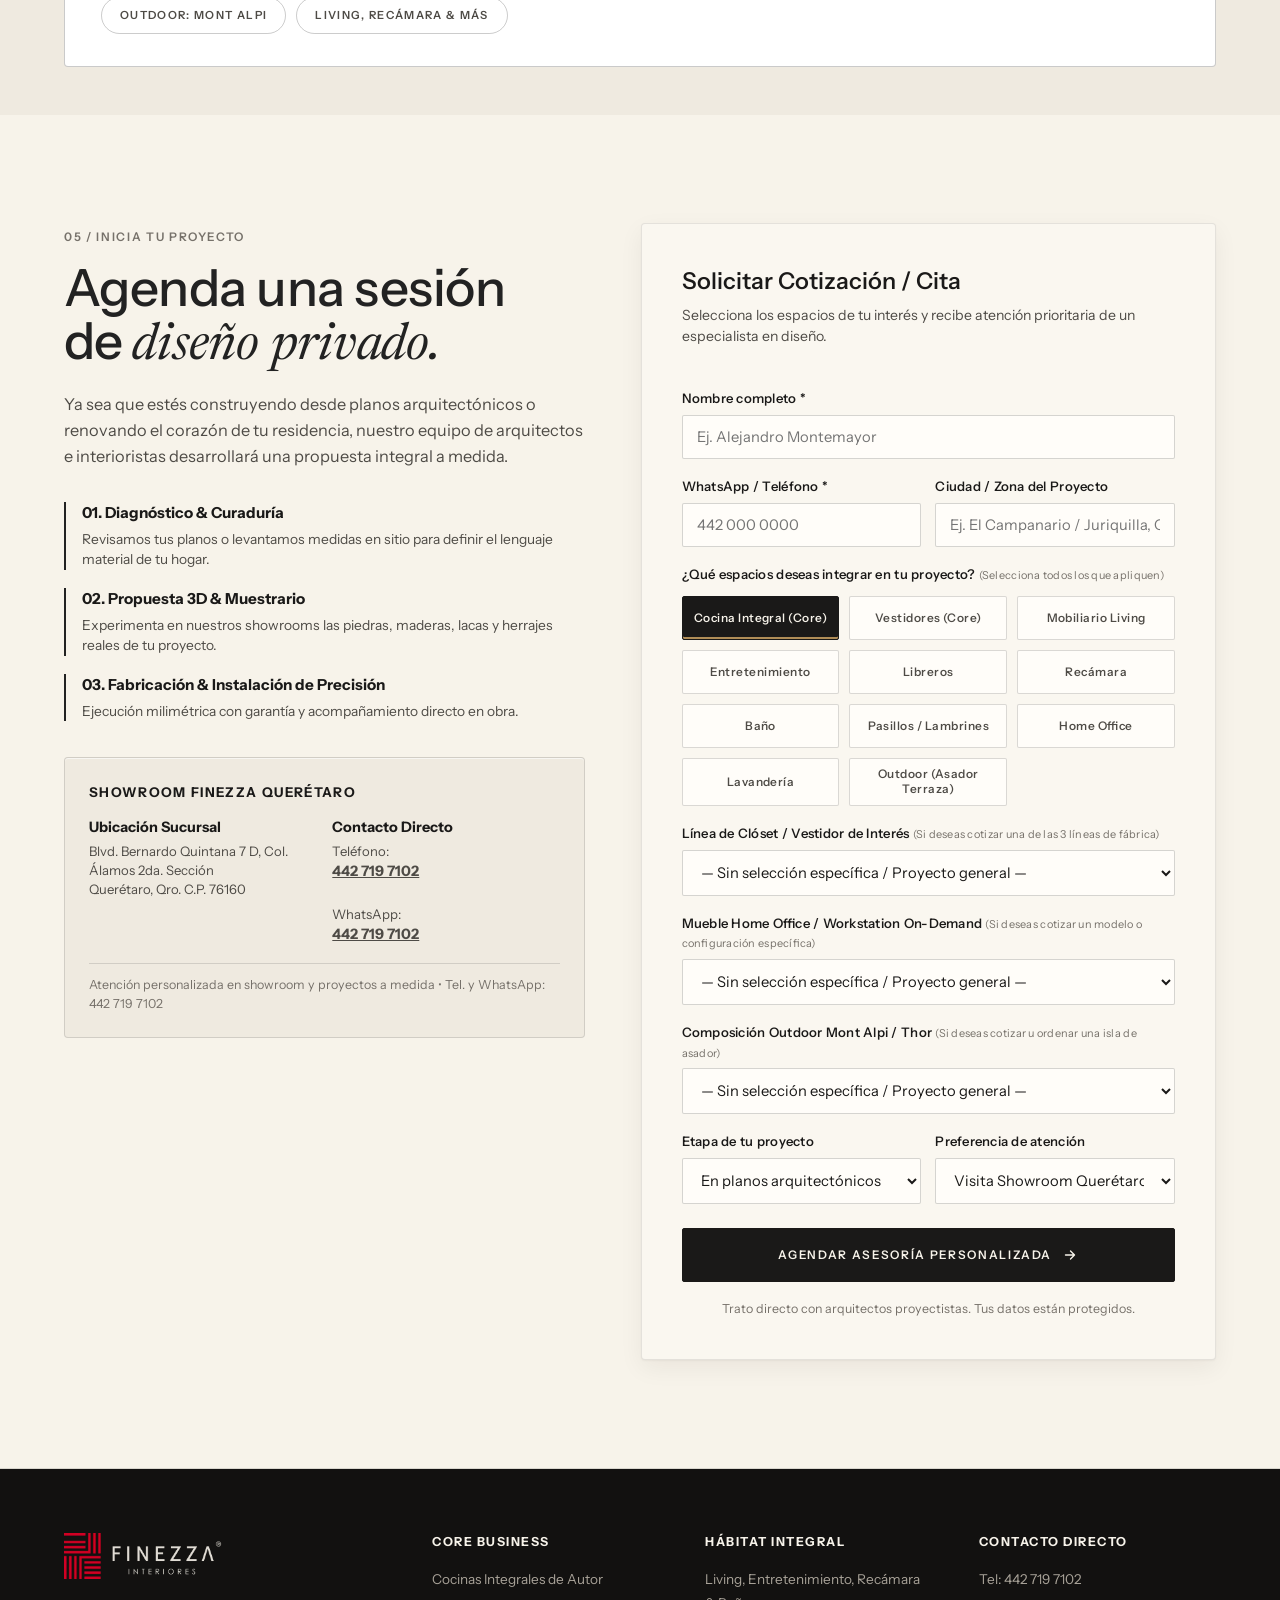
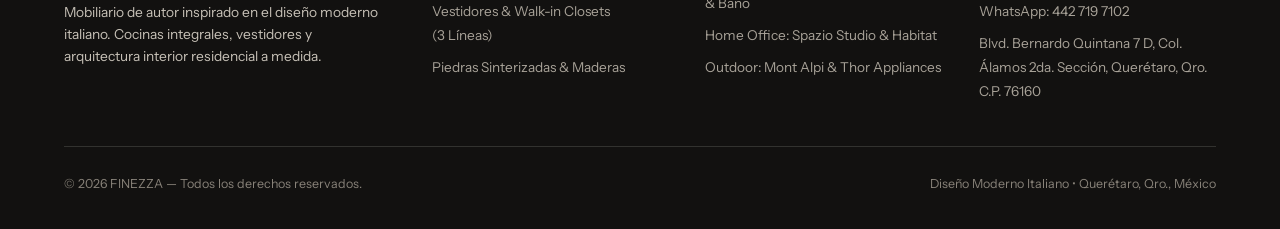
==== commit b4af5cb5: "Encabezado homologado en portada, subpáginas y landings (mismo alto, logo, menú y botón de cita) Co-" ====
--- a/cocinas.html
+++ b/cocinas.html
@@ -84,7 +84,7 @@
   <link rel="preconnect" href="https://fonts.gstatic.com" crossorigin>
   <link rel="stylesheet" href="https://fonts.googleapis.com/css2?family=Instrument+Sans:ital,wdth,wght@0,75..100,400..700&display=swap">
   <link rel="stylesheet" href="https://fonts.googleapis.com/css2?family=Newsreader:ital,opsz,wght@0,6..72,300..500;1,6..72,300..400&display=swap">
-  <link rel="stylesheet" href="styles.css?v=20261120b">
+  <link rel="stylesheet" href="styles.css?v=20261120d">
 </head>
 <body class="subpage-body">
 
@@ -651,7 +651,7 @@
     </div>
   </footer>
 
-  <script src="script.js?v=20261120b"></script>
+  <script src="script.js?v=20261120d"></script>
   <!-- ========================================================================
        MODAL GALERÍA DE PROYECTOS DE COCINAS & LIGHTBOX ZOOM
        ======================================================================== -->
--- a/styles.css
+++ b/styles.css
@@ -6342,3 +6342,127 @@
   text-underline-offset: 6px;
   text-decoration-thickness: 2px;
 }
+
+/* ==========================================================================
+   ENCABEZADO HOMOLOGADO: portada, subpáginas y landings se ven igual
+   ========================================================================== */
+html body .hero-header,
+html body .subpage-header {
+  background: rgba(247, 243, 234, 0.94) !important;
+  backdrop-filter: blur(14px) !important;
+  -webkit-backdrop-filter: blur(14px) !important;
+  border-bottom: 1px solid rgba(26, 25, 24, 0.12) !important;
+  box-shadow: 0 6px 20px rgba(26, 25, 24, 0.04) !important;
+}
+html body .hero-header {
+  padding: 14px clamp(20px, 2.5vw, 40px) !important;
+  gap: 24px !important;
+}
+html body .subpage-header { padding: 14px 0 !important; }
+html body .subpage-header .subpage-header-inner {
+  max-width: none !important;
+  width: 100% !important;
+  padding-inline: clamp(20px, 2.5vw, 40px) !important;
+  gap: 24px !important;
+  flex-wrap: nowrap;
+}
+
+/* Logo: mismo tamaño y proporción en todas las páginas */
+html body .hero-header .brand-logo,
+html body .subpage-header .subpage-logo {
+  height: 42px !important;
+  width: auto !important;
+  max-width: none !important;
+}
+
+/* Menú: mismo tipo, mismo color, mismo indicador de página actual */
+html body .hero-header .section-nav,
+html body .subpage-header .subpage-nav {
+  flex: 1 1 auto;
+  justify-content: center !important;
+  gap: clamp(14px, 1.6vw, 28px) !important;
+}
+html body .hero-header .section-nav a,
+html body .subpage-header .subpage-nav a {
+  font-family: var(--font-sans) !important;
+  font-size: 0.74rem !important;
+  font-weight: 600 !important;
+  letter-spacing: 0.08em !important;
+  text-transform: uppercase !important;
+  color: #76716a !important;
+  padding: 8px 0 !important;
+  border-bottom: 2px solid transparent !important;
+  white-space: nowrap;
+  opacity: 1 !important;
+  transition: color 0.25s ease, border-color 0.25s ease !important;
+}
+html body .hero-header .section-nav a::after { display: none !important; }
+html body .hero-header .section-nav a:hover,
+html body .subpage-header .subpage-nav a:hover { color: #1A1918 !important; }
+html body .subpage-header .subpage-nav a.active,
+html body .subpage-header .subpage-nav a[aria-current="page"] {
+  color: #1A1918 !important;
+  border-bottom-color: #B08D57 !important;
+}
+
+/* Botón de cita: el mismo en todas las páginas */
+html body .hero-header .header-cta-link,
+html body .subpage-header .subpage-cta-btn {
+  display: inline-flex !important;
+  align-items: center;
+  justify-content: center;
+  min-height: 44px;
+  padding: 0 20px !important;
+  background: #1A1918 !important;
+  color: #F7F3EA !important;
+  border: 1px solid #1A1918 !important;
+  border-radius: var(--radius-sm, 2px) !important;
+  font-family: var(--font-sans) !important;
+  font-size: 0.74rem !important;
+  font-weight: 600 !important;
+  letter-spacing: 0.14em !important;
+  text-transform: uppercase !important;
+  text-decoration: none !important;
+  white-space: nowrap;
+  opacity: 1 !important;
+}
+@media (hover: hover) {
+  html body .hero-header .header-cta-link:hover,
+  html body .subpage-header .subpage-cta-btn:hover {
+    background: #2b2926 !important;
+    border-color: #B08D57 !important;
+  }
+}
+
+/* Tablet y celular: logo + cita arriba, menú deslizable abajo (igual en todas) */
+@media (max-width: 1100px) {
+  html body .hero-header,
+  html body .subpage-header .subpage-header-inner { flex-wrap: wrap !important; row-gap: 8px !important; }
+  html body .hero-header .section-nav,
+  html body .subpage-header .subpage-nav {
+    order: 3;
+    flex: 1 1 100% !important;
+    justify-content: flex-start !important;
+    overflow-x: auto;
+    scrollbar-width: none;
+    -webkit-mask-image: linear-gradient(90deg, #000 85%, transparent);
+            mask-image: linear-gradient(90deg, #000 85%, transparent);
+  }
+  html body .hero-header .header-actions,
+  html body .subpage-header .subpage-actions { margin-left: auto; }
+}
+@media (max-width: 760px) {
+  html body .hero-header,
+  html body .subpage-header { padding-block: 12px !important; }
+  html body .hero-header .brand-logo,
+  html body .subpage-header .subpage-logo { height: 34px !important; }
+  html body .hero-header .section-nav { display: flex !important; }
+  html body .hero-header .header-cta-link,
+  html body .subpage-header .subpage-cta-btn { min-height: 40px; padding: 0 14px !important; font-size: 0.7rem !important; letter-spacing: 0.1em !important; }
+}
+/* Ruta de navegación alineada con el logo */
+html body .subpage-breadcrumb-inner {
+  max-width: none !important;
+  width: 100% !important;
+  padding-inline: clamp(20px, 2.5vw, 40px) !important;
+}
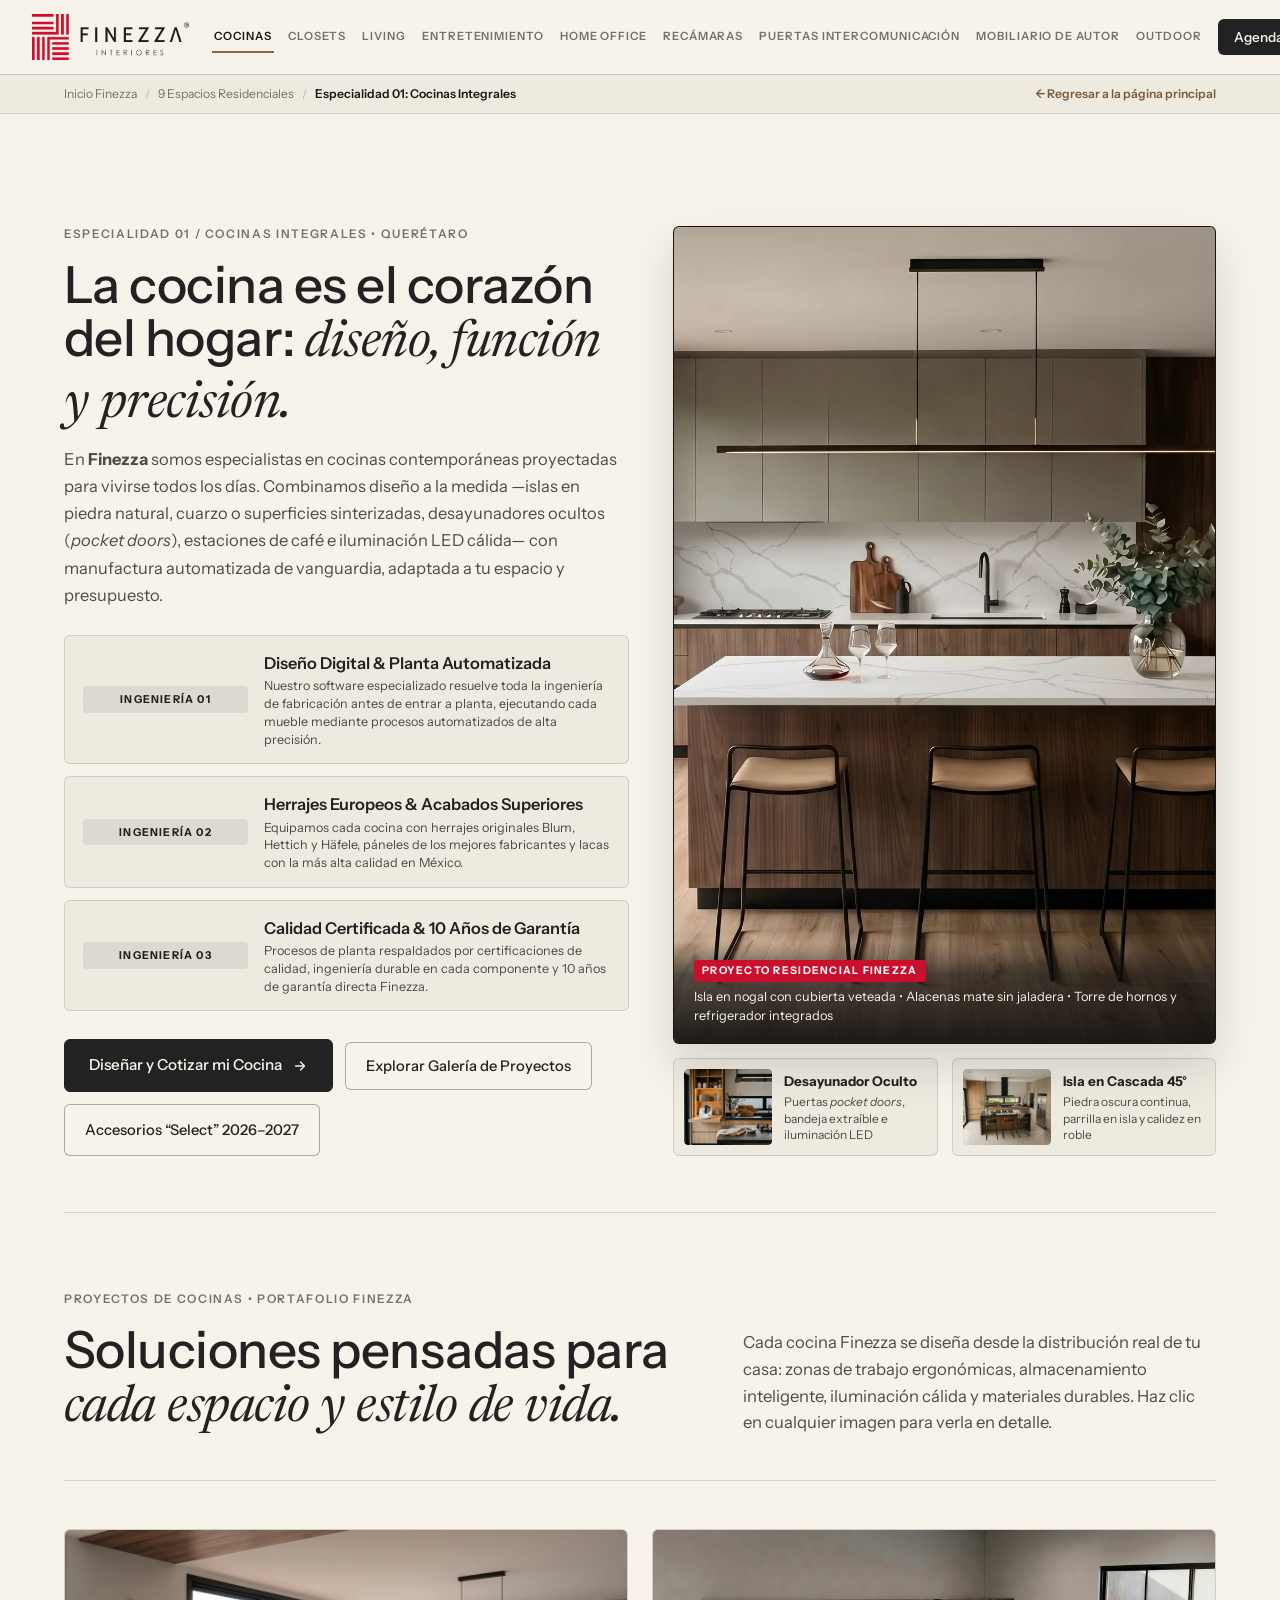
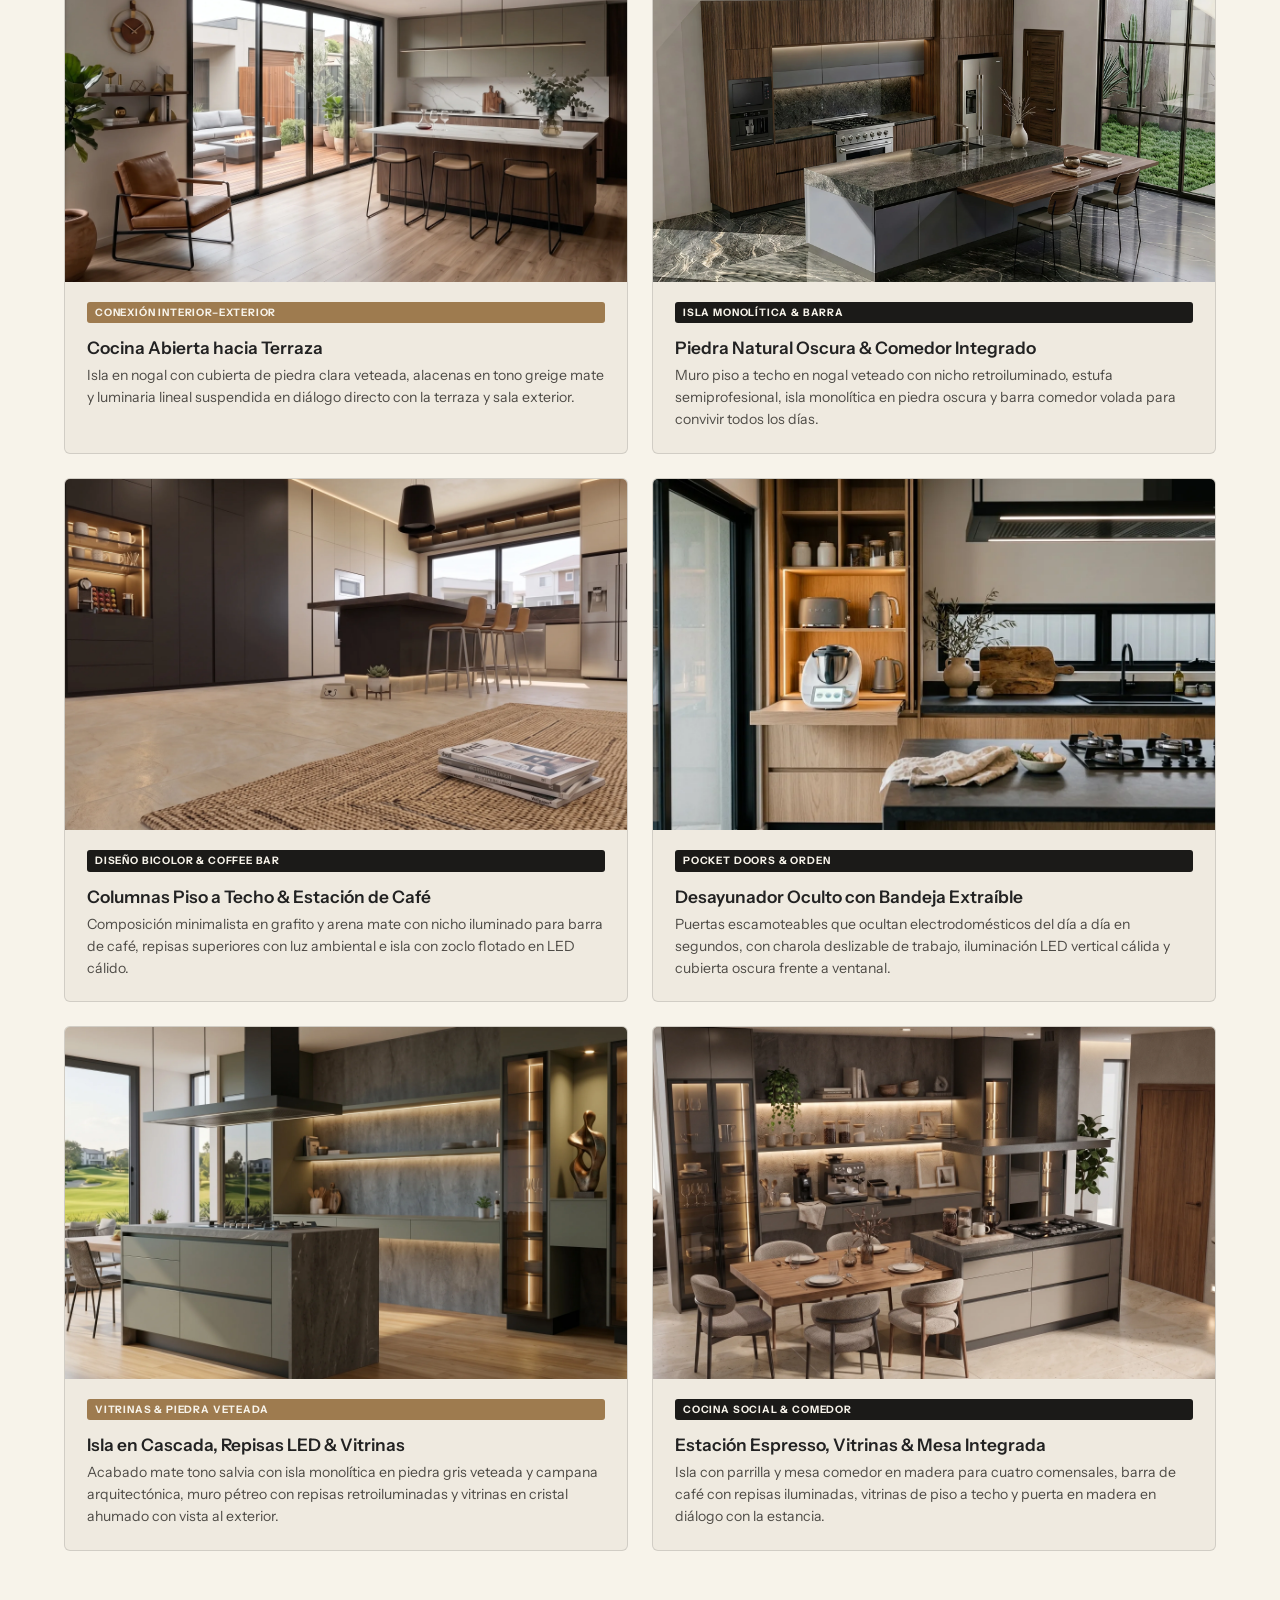
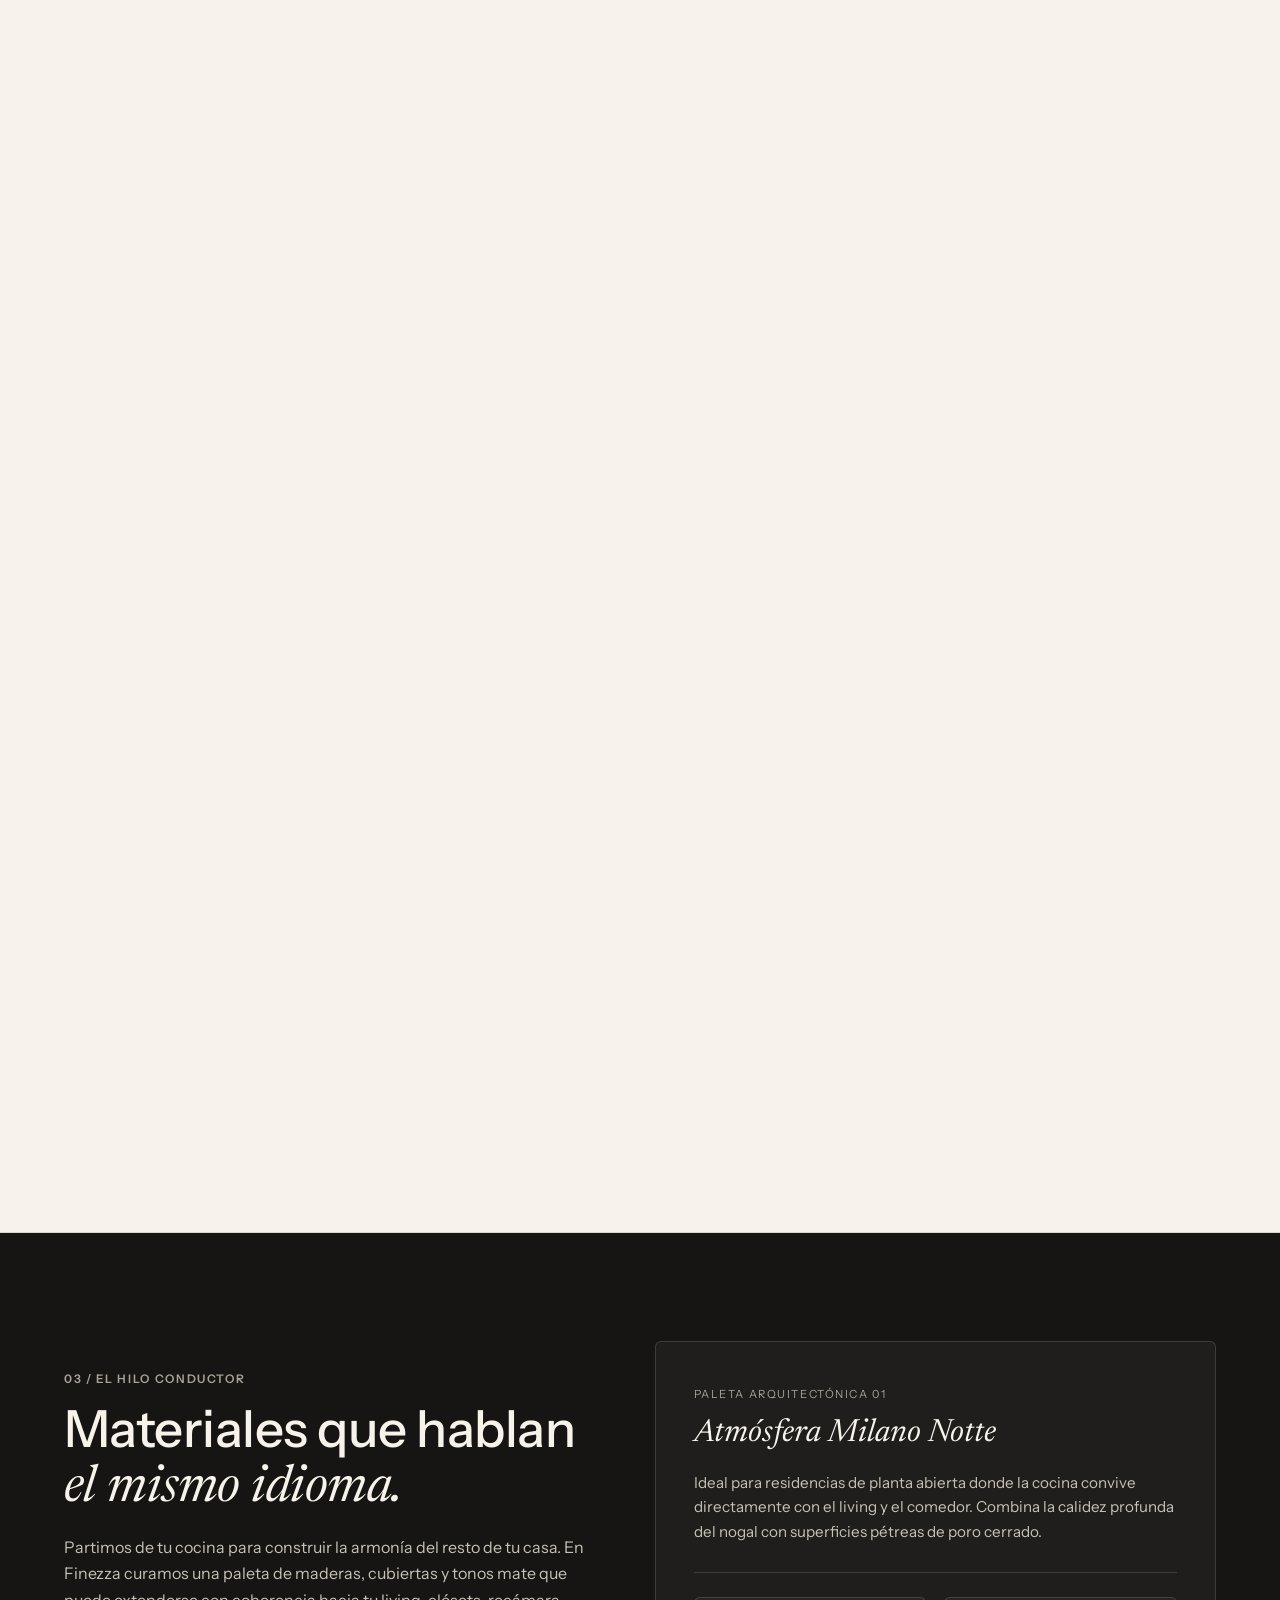
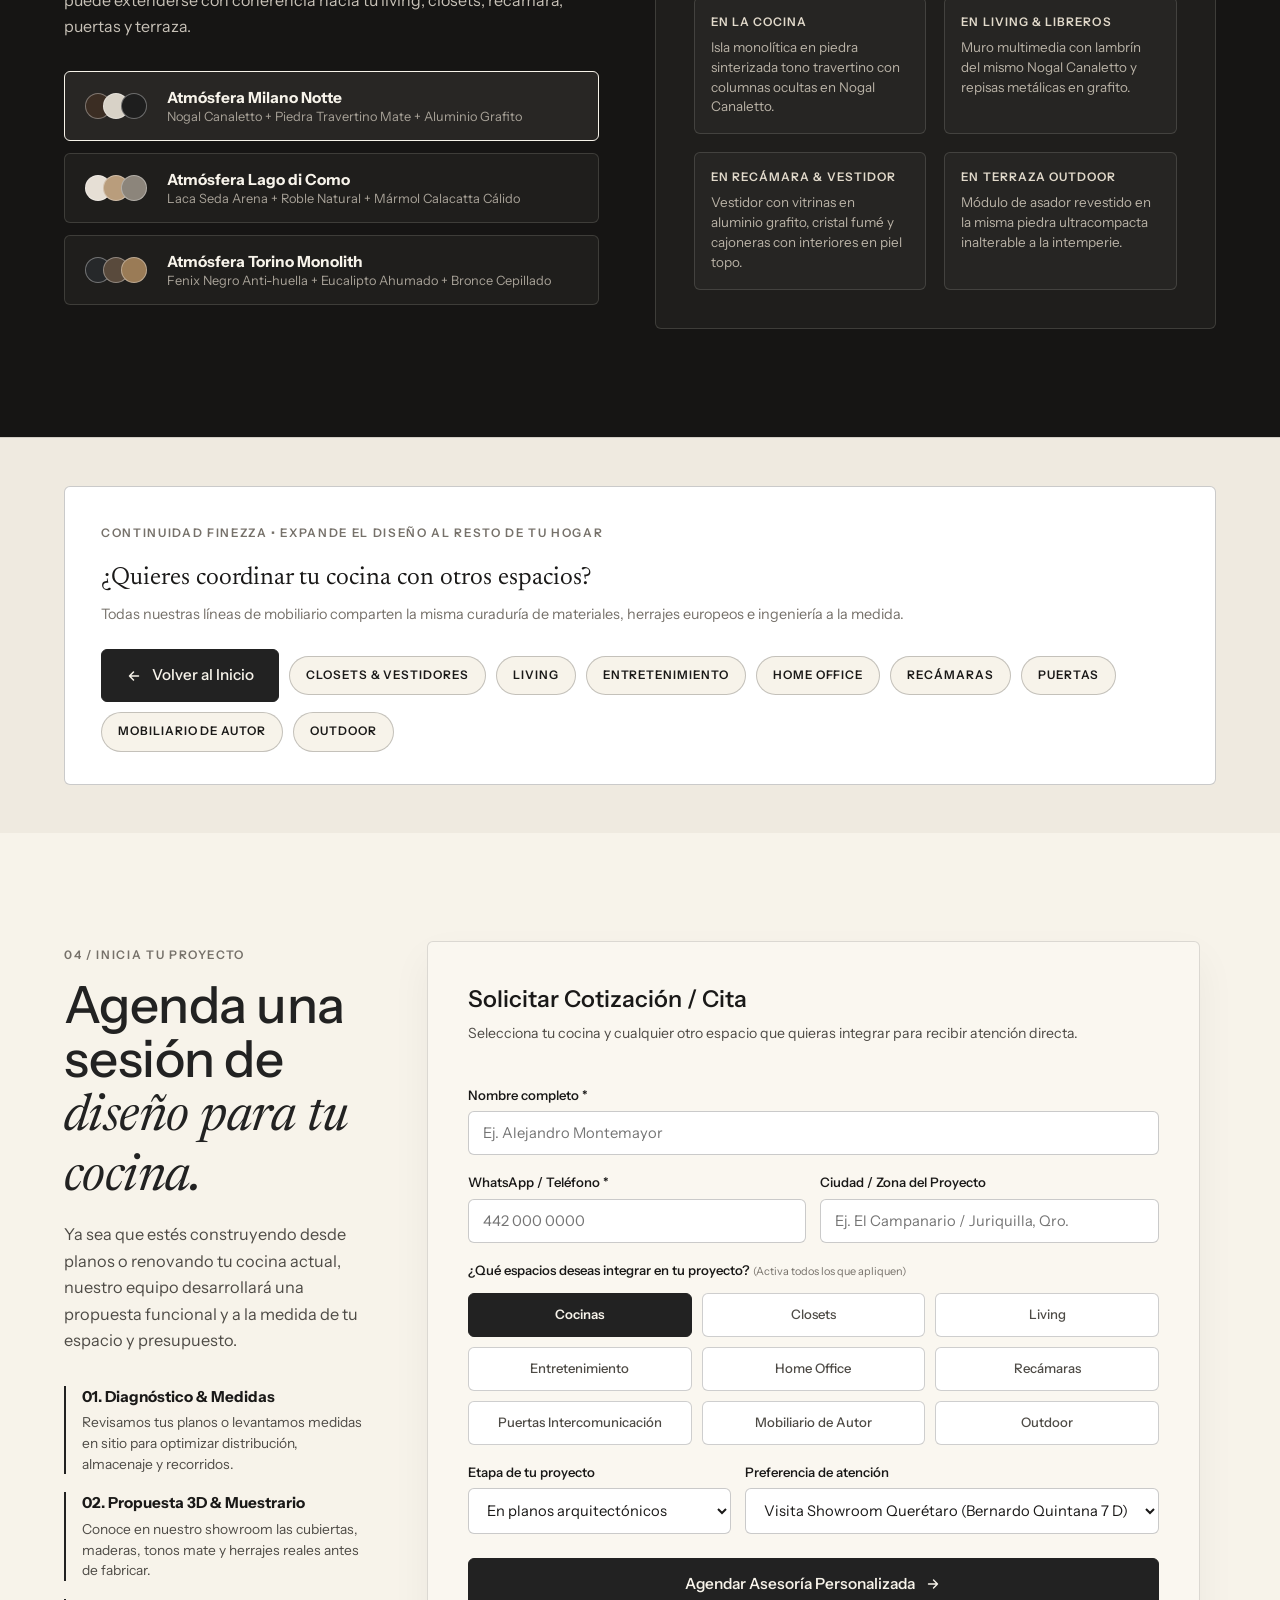
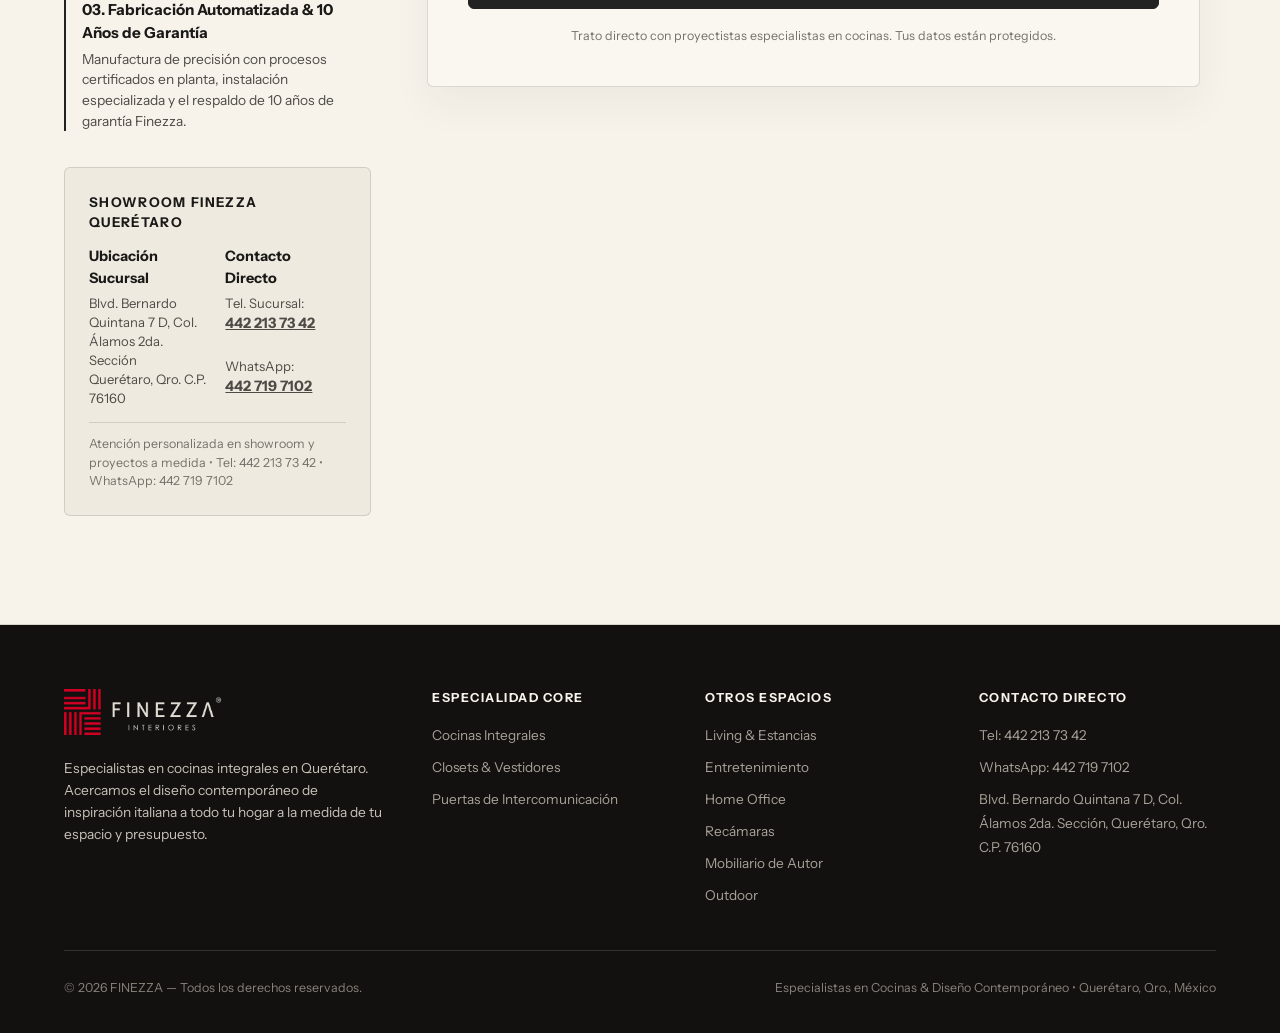
==== commit 087a5a54: "Versión v2 del cliente (solo pruebas en GitHub Pages): páginas Living, Entretenimiento, Recámaras, P" ====
--- a/cocinas.html
+++ b/cocinas.html
@@ -1,644 +1,1172 @@
-﻿<!DOCTYPE html>
+<!DOCTYPE html>
 <html lang="es">
 <head>
   <meta charset="UTF-8">
   <meta name="viewport" content="width=device-width, initial-scale=1.0">
-  <title>Cocinas Integrales a la Medida en Querétaro | FINEZZA</title>
-  <meta name="description" content="Cocinas integrales a la medida en Querétaro: islas de piedra natural con corte a 45°, columnas ocultas y herrajes europeos. Diseño 3D, fabricación e instalación.">
-  <!-- SEO -->
-  <link rel="canonical" href="https://finezzainteriores.com/cocinas.html">
-  <meta name="robots" content="index, follow, max-image-preview:large">
-  <meta name="theme-color" content="#1A1918">
+  <title>Cocinas Integrales a Medida | Especialistas en Cocinas FINEZZA Quer&eacute;taro</title>
+  <meta name="description" content="Finezza Quer&eacute;taro: Especialistas en cocinas integrales contempor&aacute;neas. Ingenier&iacute;a digital y planta automatizada, herrajes europeos Blum, Hettich y H&auml;fele, lacas de m&aacute;xima calidad y 10 a&ntilde;os de garant&iacute;a.">
+  <meta property="og:title" content="Cocinas Integrales a Medida | FINEZZA Quer&eacute;taro">
+  <meta property="og:description" content="Especialistas en cocinas contempor&aacute;neas en Quer&eacute;taro. Manufactura automatizada certificada, herrajes Blum, Hettich y H&auml;fele y 10 a&ntilde;os de garant&iacute;a.">
+  <meta property="og:image" content="Fotos_Cocinas/portada_cocinas_2.webp">
   <meta property="og:type" content="website">
-  <meta property="og:locale" content="es_MX">
-  <meta property="og:site_name" content="FINEZZA Querétaro">
-  <meta property="og:title" content="Cocinas Integrales a la Medida en Querétaro | FINEZZA">
-  <meta property="og:description" content="Cocinas integrales a la medida en Querétaro: islas de piedra natural con corte a 45°, columnas ocultas y herrajes europeos. Diseño 3D, fabricación e instalación.">
-  <meta property="og:url" content="https://finezzainteriores.com/cocinas.html">
-  <meta property="og:image" content="https://finezzainteriores.com/assets/portada-04-cocina-comedor.jpg">
-  <meta name="twitter:card" content="summary_large_image">
-  <meta name="twitter:title" content="Cocinas Integrales a la Medida en Querétaro | FINEZZA">
-  <meta name="twitter:description" content="Cocinas integrales a la medida en Querétaro: islas de piedra natural con corte a 45°, columnas ocultas y herrajes europeos. Diseño 3D, fabricación e instalación.">
-  <meta name="twitter:image" content="https://finezzainteriores.com/assets/portada-04-cocina-comedor.jpg">
-  <script type="application/ld+json" data-seo="finezza">
-{
-    "@context": "https://schema.org",
-    "@graph": [
-      {
-        "@type": "HomeAndConstructionBusiness",
-        "@id": "https://finezzainteriores.com/#negocio",
-        "name": "FINEZZA Querétaro",
-        "description": "Cocinas integrales, vestidores, home office y mobiliario a la medida con diseño moderno italiano en Querétaro.",
-        "url": "https://finezzainteriores.com/",
-        "logo": "https://finezzainteriores.com/assets/logo-finezza-interiores.png",
-        "image": "https://finezzainteriores.com/assets/portada-finezza.jpg",
-        "telephone": "+52 442 719 7102",
-        "address": {
-          "@type": "PostalAddress",
-          "streetAddress": "Blvd. Bernardo Quintana 7 D, Col. Álamos 2da. Sección",
-          "addressLocality": "Querétaro",
-          "addressRegion": "Qro.",
-          "postalCode": "76160",
-          "addressCountry": "MX"
-        },
-        "areaServed": {
-          "@type": "City",
-          "name": "Querétaro"
-        }
-      },
-      {
-        "@type": "Service",
-        "name": "Cocinas a la medida en Querétaro",
-        "serviceType": "Cocinas a la medida",
-        "provider": {
-          "@id": "https://finezzainteriores.com/#negocio"
-        },
-        "areaServed": {
-          "@type": "City",
-          "name": "Querétaro"
-        },
-        "url": "https://finezzainteriores.com/cocinas.html"
-      },
-      {
-        "@type": "BreadcrumbList",
-        "itemListElement": [
-          {
-            "@type": "ListItem",
-            "position": 1,
-            "name": "Inicio",
-            "item": "https://finezzainteriores.com/"
-          },
-          {
-            "@type": "ListItem",
-            "position": 2,
-            "name": "Cocinas a la medida",
-            "item": "https://finezzainteriores.com/cocinas.html"
-          }
-        ]
-      }
-    ]
-  }
-  </script>
+
   <link rel="icon" type="image/png" href="assets/favicon-finezza.png">
+  <link rel="preload" as="image" href="Fotos_Cocinas/portada_cocinas_2.webp" fetchpriority="high" type="image/webp">
   <link rel="preconnect" href="https://fonts.googleapis.com">
   <link rel="preconnect" href="https://fonts.gstatic.com" crossorigin>
   <link rel="stylesheet" href="https://fonts.googleapis.com/css2?family=Instrument+Sans:ital,wdth,wght@0,75..100,400..700&display=swap">
   <link rel="stylesheet" href="https://fonts.googleapis.com/css2?family=Newsreader:ital,opsz,wght@0,6..72,300..500;1,6..72,300..400&display=swap">
-  <link rel="stylesheet" href="styles.css?v=20261120d">
+  <link rel="stylesheet" href="styles.css">
 </head>
 <body class="subpage-body">
 
-  <!-- NAVEGACIÓN PRINCIPAL -->
+  <!-- BARRA SUPERIOR FIJA DE NAVEGACIÓN HOMOLOGADA CON INDEX.HTML (9 CATEGORÍAS OFICIALES) -->
   <header class="subpage-header" id="topSubpage">
     <div class="container subpage-header-inner">
       <div class="subpage-brand-group">
-        <a href="index.html" class="subpage-logo-link" aria-label="FINEZZA Quer&eacute;taro &mdash; Ir al inicio">
-          <img src="assets/logo-finezza-interiores.png" alt="FINEZZA Quer&eacute;taro" class="subpage-logo" width="175" height="49">
+        <a href="index.html" class="subpage-logo-link" aria-label="FINEZZA Interiores &mdash; Volver a la p&aacute;gina de inicio">
+          <img src="assets/logo-finezza.png" alt="FINEZZA Interiores" class="subpage-logo" width="185" height="52">
         </a>
       </div>
 
-      <nav class="subpage-nav" aria-label="Secciones de Finezza">
-        <a href="cocinas.html" class="active" aria-current="page">Cocinas</a>
-        <a href="vestidores.html">Vestidores</a>
+      <nav class="subpage-nav" aria-label="Categor&iacute;as principales Finezza">
+        <a href="cocinas.html" class="active">Cocinas</a>
+        <a href="vestidores.html">Closets</a>
+        <a href="living.html">Living</a>
+        <a href="entretenimiento.html">Entretenimiento</a>
         <a href="home-office.html">Home Office</a>
-        <a href="espacios-residenciales.html">Espacios Residenciales</a>
+        <a href="recamaras.html">Rec&aacute;maras</a>
+        <a href="puertas.html">Puertas Intercomunicaci&oacute;n</a>
+        <a href="mobiliario-autor.html">Mobiliario de Autor</a>
         <a href="outdoor.html">Outdoor</a>
       </nav>
 
       <div class="subpage-actions">
-        <a href="#cotizar" class="subpage-cta-btn">Agendar Cita</a>
+        <a href="#cotizar" class="header-cta-link">Agendar Cita</a>
+        <button type="button" class="mobile-menu-btn" id="mobileMenuBtn" aria-label="Abrir men&uacute; de navegaci&oacute;n" aria-expanded="false" aria-controls="mobileMenuDrawer">
+          <span></span><span></span><span></span>
+        </button>
       </div>
     </div>
   </header>
-  
+
+  <nav class="mobile-menu-drawer" id="mobileMenuDrawer" aria-label="Men&uacute; m&oacute;vil Finezza" hidden>
+    <div class="mobile-menu-inner">
+      <span class="mobile-menu-label">Colecciones Core</span>
+      <div class="mobile-menu-core">
+        <a href="cocinas.html">Cocinas Integrales</a>
+        <a href="vestidores.html">Closets &amp; Vestidores</a>
+      </div>
+      <span class="mobile-menu-label">Otros Espacios</span>
+      <div class="mobile-menu-grid">
+        <a href="living.html">Living</a>
+        <a href="entretenimiento.html">Entretenimiento</a>
+        <a href="home-office.html">Home Office</a>
+        <a href="recamaras.html">Rec&aacute;maras</a>
+        <a href="puertas.html">Puertas</a>
+        <a href="mobiliario-autor.html">Mobiliario de Autor</a>
+        <a href="outdoor.html">Outdoor</a>
+        <a href="index.html">Inicio</a>
+      </div>
+      <a href="#cotizar" class="mobile-menu-cta">Agendar Cita en Showroom &rarr;</a>
+    </div>
+  </nav>
+
   <!-- CINTILLO DE RUTA DE NAVEGACIÓN (BREADCRUMB) -->
   <div class="subpage-breadcrumb-bar">
     <div class="container subpage-breadcrumb-inner">
-      <nav class="breadcrumb-trail" aria-label="Ruta de navegaci&oacute;n">
-        <a href="index.html">Inicio</a>
-        <span class="breadcrumb-sep" aria-hidden="true">/</span>
-        <strong class="breadcrumb-current" aria-current="page">Cocinas a la medida</strong>
-      </nav>
+      <div class="breadcrumb-trail">
+        <a href="index.html">Inicio Finezza</a>
+        <span class="breadcrumb-sep">/</span>
+        <a href="index.html#colecciones">9 Espacios Residenciales</a>
+        <span class="breadcrumb-sep">/</span>
+        <strong class="breadcrumb-current">Especialidad 01: Cocinas Integrales</strong>
+      </div>
+      <a href="index.html" class="breadcrumb-back-link">&larr; Regresar a la p&aacute;gina principal</a>
     </div>
   </div>
 
-  <!-- ==========================================================================
-       DIVISIÓN COCINAS INTEGRALES DE AUTOR FINEZZA (CORE BUSINESS 01)
-       ========================================================================== -->
-  <section class="closets-section" id="cocinas-autor" aria-label="Divisi&oacute;n Cocinas Integrales de Autor Finezza">
-    <div class="container">
-
-      <div class="closets-cover-hero">
-        <div class="closets-cover-content">
-          <span class="eyebrow">CORE 01 / DIVISI&Oacute;N COCINAS INTEGRALES DE AUTOR &bull; DISE&Ntilde;O MODERNO ITALIANO</span>
-          <h1 class="editorial-h2">Cocinas integrales a la medida: <em>arquitectura, piedra y precisi&oacute;n.</em></h1>
-          <p class="closets-cover-lead">
-            Dise&ntilde;adas como el epicentro arquitect&oacute;nico y social de la residencia. En <strong>Finezza</strong> integramos superficies ultracompactas (Dekton, Neolith, cuarzos y m&aacute;rmoles seleccionados), sistemas de puertas escamoteables (<em>pocket doors</em>), iluminaci&oacute;n lineal c&aacute;lida empotrada y herrajes europeos de cierre silencioso que transforman la gastronom&iacute;a en un ritual est&eacute;tico.
-          </p>
-
-          <div class="closets-lines-summary">
-            <div class="closet-summary-pill">
-              <span class="pill-index">INGENIER&Iacute;A 01</span>
-              <div>
-                <strong>Islas Monol&iacute;ticas con Corte a 45&deg; (Inglete)</strong>
-                <small>Continuidad absoluta de veta en frentes, cubiertas y cascadas laterales en piedra natural o sinterizada.</small>
-              </div>
-            </div>
-            <div class="closet-summary-pill">
-              <span class="pill-index">INGENIER&Iacute;A 02</span>
-              <div>
-                <strong>Columnas Ocultas &amp; Sistemas Pocket Doors</strong>
-                <small>Puertas escamoteables que ocultan estaciones de desayuno, hornos, cavas y &aacute;reas de preparaci&oacute;n cuando no est&aacute;n en uso.</small>
-              </div>
-            </div>
-            <div class="closet-summary-pill is-highlight">
-              <span class="pill-index">INGENIER&Iacute;A 03</span>
-              <div>
-                <strong>Continuidad de Boiserie &amp; Puertas Coplanares</strong>
-                <small>El mismo nogal o lacado mate de la cocina reviste muros, pasillos, cavas y comedores integrados sin interrupciones.</small>
-              </div>
-            </div>
-          </div>
-
-          <div class="closets-cover-actions">
+  <main>
+    <!-- ==========================================================================
+         DIVISIÓN COCINAS INTEGRALES FINEZZA (ESPECIALIDAD PRINCIPAL)
+         ========================================================================== -->
+    <section class="closets-section" id="cocinas-autor" aria-label="Divisi&oacute;n Cocinas Integrales Finezza">
+      <div class="container">
+
+        <div class="closets-cover-hero">
+          <div class="closets-cover-content">
+            <span class="eyebrow">ESPECIALIDAD 01 / COCINAS INTEGRALES &bull; QUER&Eacute;TARO</span>
+            <h1 class="editorial-h2">La cocina es el coraz&oacute;n del hogar: <em>dise&ntilde;o, funci&oacute;n y precisi&oacute;n.</em></h1>
+            <p class="closets-cover-lead">
+              En <strong>Finezza</strong> somos especialistas en cocinas contempor&aacute;neas proyectadas para vivirse todos los d&iacute;as. Combinamos dise&ntilde;o a la medida &mdash;islas en piedra natural, cuarzo o superficies sinterizadas, desayunadores ocultos (<em>pocket doors</em>), estaciones de caf&eacute; e iluminaci&oacute;n LED c&aacute;lida&mdash; con manufactura automatizada de vanguardia, adaptada a tu espacio y presupuesto.
+            </p>
+
+            <div class="closets-lines-summary">
+              <div class="closet-summary-pill">
+                <span class="pill-index">INGENIER&Iacute;A 01</span>
+                <div>
+                  <strong>Dise&ntilde;o Digital &amp; Planta Automatizada</strong>
+                  <small>Nuestro software especializado resuelve toda la ingenier&iacute;a de fabricaci&oacute;n antes de entrar a planta, ejecutando cada mueble mediante procesos automatizados de alta precisi&oacute;n.</small>
+                </div>
+              </div>
+              <div class="closet-summary-pill">
+                <span class="pill-index">INGENIER&Iacute;A 02</span>
+                <div>
+                  <strong>Herrajes Europeos &amp; Acabados Superiores</strong>
+                  <small>Equipamos cada cocina con herrajes originales Blum, Hettich y H&auml;fele, p&aacute;neles de los mejores fabricantes y lacas con la m&aacute;s alta calidad en M&eacute;xico.</small>
+                </div>
+              </div>
+              <div class="closet-summary-pill">
+                <span class="pill-index">INGENIER&Iacute;A 03</span>
+                <div>
+                  <strong>Calidad Certificada &amp; 10 A&ntilde;os de Garant&iacute;a</strong>
+                  <small>Procesos de planta respaldados por certificaciones de calidad, ingenier&iacute;a durable en cada componente y 10 a&ntilde;os de garant&iacute;a directa Finezza.</small>
+                </div>
+              </div>
+            </div>
+
+            <div class="closets-cover-actions">
+              <a href="#cotizar" class="hero-btn">
+                <span>Dise&ntilde;ar y Cotizar mi Cocina</span>
+                <svg width="16" height="16" viewBox="0 0 16 16" fill="none" aria-hidden="true">
+                  <path d="M3.5 8H12.5M12.5 8L8.5 4M12.5 8L8.5 12" stroke="currentColor" stroke-width="1.4" stroke-linecap="round" stroke-linejoin="round"/>
+                </svg>
+              </a>
+              <button type="button" class="hero-btn-secondary" id="openCocinasGalleryBtn">
+                Explorar Galer&iacute;a de Proyectos
+              </button>
+              <a href="#herrajes-select-cocina" class="hero-btn-secondary">
+                Accesorios &ldquo;Select&rdquo; 2026&ndash;2027
+              </a>
+            </div>
+          </div>
+
+          <div class="closets-cover-media-wrap">
+            <figure class="closets-cover-main-fig">
+              <button
+                type="button"
+                class="kitchen-zoom-trigger"
+                data-zoom-src="Fotos_Cocinas/portada_cocinas_2.webp"
+                data-zoom-caption="Cocina integral Finezza en nogal con isla de cubierta veteada, alacenas mate sin jaladera y torre de hornos integrada."
+                aria-label="Ampliar fotograf&iacute;a principal de cocina integral Finezza">
+                <img
+                  src="Fotos_Cocinas/portada_cocinas_2.webp"
+                  alt="Cocina integral contempor&aacute;nea Finezza en nogal con isla en piedra veteada, alacenas mate en tono greige y torre de hornos integrada"
+                  class="closets-cover-img"
+                  width="2752"
+                  height="1536"
+                  fetchpriority="high"
+                  loading="eager">
+              </button>
+              <figcaption class="closets-cover-caption">
+                <span class="caption-tag">PROYECTO RESIDENCIAL FINEZZA</span>
+                <span>Isla en nogal con cubierta veteada &bull; Alacenas mate sin jaladera &bull; Torre de hornos y refrigerador integrados</span>
+              </figcaption>
+            </figure>
+
+            <div class="closets-cover-secondary-grid">
+              <figure class="closets-cover-sketch-card">
+                <button
+                  type="button"
+                  class="kitchen-zoom-trigger"
+                  data-zoom-src="Fotos_Cocinas/portada_cocinas_6.webp"
+                  data-zoom-caption="Desayunador oculto con puertas escamoteables (pocket doors), bandeja extra&iacute;ble para electrodom&eacute;sticos e iluminaci&oacute;n LED vertical."
+                  aria-label="Ampliar detalle de desayunador oculto con puertas escamoteables">
+                  <img
+                    src="Fotos_Cocinas/portada_cocinas_6.webp"
+                    alt="Detalle de desayunador oculto en roble con puertas escamoteables, bandeja extra&iacute;ble y luz LED vertical"
+                    width="1376"
+                    height="768"
+                    loading="eager">
+                </button>
+                <figcaption>
+                  <strong>Desayunador Oculto</strong>
+                  <span>Puertas <em>pocket doors</em>, bandeja extra&iacute;ble e iluminaci&oacute;n LED</span>
+                </figcaption>
+              </figure>
+
+              <figure class="closets-cover-sketch-card">
+                <button
+                  type="button"
+                  class="kitchen-zoom-trigger"
+                  data-zoom-src="Fotos_Cocinas/portada_cocinas_5.webp"
+                  data-zoom-caption="Isla con cubierta y laterales en cascada de piedra oscura, parrilla integrada, torre en roble y barra de caf&eacute; en tono arena."
+                  aria-label="Ampliar detalle de isla en cascada oscura y barra de caf&eacute;">
+                  <img
+                    src="Fotos_Cocinas/portada_cocinas_5.webp"
+                    alt="Cocina con isla en cascada de piedra oscura, campana de isla negra, roble natural y nicho de caf&eacute; iluminado"
+                    width="1365"
+                    height="768"
+                    loading="eager">
+                </button>
+                <figcaption>
+                  <strong>Isla en Cascada 45&deg;</strong>
+                  <span>Piedra oscura continua, parrilla en isla y calidez en roble</span>
+                </figcaption>
+              </figure>
+            </div>
+          </div>
+        </div>
+
+        <!-- Galería de Proyectos Reales de Cocinas Finezza -->
+        <div class="closets-block" id="galeriaCocinas">
+          <div class="section-header-row">
+            <div>
+              <span class="eyebrow">PROYECTOS DE COCINAS &bull; PORTAFOLIO FINEZZA</span>
+              <h2 class="editorial-h2">Soluciones pensadas para <em>cada espacio y estilo de vida.</em></h2>
+            </div>
+            <p class="section-intro-copy">
+              Cada cocina Finezza se dise&ntilde;a desde la distribuci&oacute;n real de tu casa: zonas de trabajo ergon&oacute;micas, almacenamiento inteligente, iluminaci&oacute;n c&aacute;lida y materiales durables. Haz clic en cualquier imagen para verla en detalle.
+            </p>
+          </div>
+
+          <div class="kitchen-showcase-grid">
+            <article class="kitchen-showcase-card">
+              <div class="kitchen-showcase-media">
+                <button
+                  type="button"
+                  class="kitchen-zoom-trigger"
+                  data-zoom-src="Fotos_Cocinas/portada_cocinas_1.webp"
+                  data-zoom-caption="Cocina abierta hacia terraza: isla en nogal con cubierta clara veteada, alacenas mate y conexi&oacute;n directa con el exterior."
+                  aria-label="Ampliar proyecto Cocina Abierta hacia Terraza">
+                  <img
+                    src="Fotos_Cocinas/portada_cocinas_1.webp"
+                    alt="Cocina integral abierta con isla en nogal, cubierta blanca veteada, alacenas greige mate y ventanal hacia terraza exterior"
+                    width="2752"
+                    height="1536"
+                    loading="lazy">
+                </button>
+              </div>
+              <div class="kitchen-showcase-body">
+                <span class="island-badge is-gold">CONEXI&Oacute;N INTERIOR&ndash;EXTERIOR</span>
+                <h3>Cocina Abierta hacia Terraza</h3>
+                <p>Isla en nogal con cubierta de piedra clara veteada, alacenas en tono greige mate y luminaria lineal suspendida en di&aacute;logo directo con la terraza y sala exterior.</p>
+              </div>
+            </article>
+
+            <article class="kitchen-showcase-card">
+              <div class="kitchen-showcase-media">
+                <button
+                  type="button"
+                  class="kitchen-zoom-trigger"
+                  data-zoom-src="Fotos_Cocinas/portada_cocinas_3.webp"
+                  data-zoom-caption="Cocina con muro en nogal veteado, isla monol&iacute;tica en piedra natural oscura y barra comedor volada integrada."
+                  aria-label="Ampliar proyecto Piedra Natural Oscura y Barra Integrada">
+                  <img
+                    src="Fotos_Cocinas/portada_cocinas_3.webp"
+                    alt="Cocina de doble altura con muro en nogal, nicho iluminado con piedra oscura, isla monol&iacute;tica y barra comedor volada en madera"
+                    width="4096"
+                    height="2288"
+                    loading="lazy">
+                </button>
+              </div>
+              <div class="kitchen-showcase-body">
+                <span class="island-badge">ISLA MONOL&Iacute;TICA &amp; BARRA</span>
+                <h3>Piedra Natural Oscura &amp; Comedor Integrado</h3>
+                <p>Muro piso a techo en nogal veteado con nicho retroiluminado, estufa semiprofesional, isla monol&iacute;tica en piedra oscura y barra comedor volada para convivir todos los d&iacute;as.</p>
+              </div>
+            </article>
+
+            <article class="kitchen-showcase-card">
+              <div class="kitchen-showcase-media">
+                <button
+                  type="button"
+                  class="kitchen-zoom-trigger"
+                  data-zoom-src="Fotos_Cocinas/portada_cocinas_4.webp"
+                  data-zoom-caption="Cocina bicolor en grafito y arena mate con estaci&oacute;n de caf&eacute; iluminada e isla con zoclo flotado en LED c&aacute;lido."
+                  aria-label="Ampliar proyecto Columnas Piso a Techo y Estaci&oacute;n de Caf&eacute;">
+                  <img
+                    src="Fotos_Cocinas/portada_cocinas_4.webp"
+                    alt="Cocina contempor&aacute;nea bicolor en grafito y arena mate con nicho iluminado para barra de caf&eacute; e isla con luz LED en zoclo"
+                    width="2752"
+                    height="1536"
+                    loading="lazy">
+                </button>
+              </div>
+              <div class="kitchen-showcase-body">
+                <span class="island-badge">DISE&Ntilde;O BICOLOR &amp; COFFEE BAR</span>
+                <h3>Columnas Piso a Techo &amp; Estaci&oacute;n de Caf&eacute;</h3>
+                <p>Composici&oacute;n minimalista en grafito y arena mate con nicho iluminado para barra de caf&eacute;, repisas superiores con luz ambiental e isla con zoclo flotado en LED c&aacute;lido.</p>
+              </div>
+            </article>
+
+            <article class="kitchen-showcase-card">
+              <div class="kitchen-showcase-media">
+                <button
+                  type="button"
+                  class="kitchen-zoom-trigger"
+                  data-zoom-src="Fotos_Cocinas/portada_cocinas_6.webp"
+                  data-zoom-caption="Desayunador oculto en roble con puertas escamoteables (pocket doors), bandeja extra&iacute;ble para electrodom&eacute;sticos e iluminaci&oacute;n LED vertical."
+                  aria-label="Ampliar proyecto Desayunador Oculto con Bandeja Extra&iacute;ble">
+                  <img
+                    src="Fotos_Cocinas/portada_cocinas_6.webp"
+                    alt="Detalle de cocina con desayunador oculto en roble natural, puertas escamoteables pocket doors, charola extra&iacute;ble y cubierta oscura"
+                    width="1376"
+                    height="768"
+                    loading="lazy">
+                </button>
+              </div>
+              <div class="kitchen-showcase-body">
+                <span class="island-badge">POCKET DOORS &amp; ORDEN</span>
+                <h3>Desayunador Oculto con Bandeja Extra&iacute;ble</h3>
+                <p>Puertas escamoteables que ocultan electrodom&eacute;sticos del d&iacute;a a d&iacute;a en segundos, con charola deslizable de trabajo, iluminaci&oacute;n LED vertical c&aacute;lida y cubierta oscura frente a ventanal.</p>
+              </div>
+            </article>
+
+            <article class="kitchen-showcase-card">
+              <div class="kitchen-showcase-media">
+                <button
+                  type="button"
+                  class="kitchen-zoom-trigger"
+                  data-zoom-src="Fotos_Cocinas/portada_cocinas_7.webp"
+                  data-zoom-caption="Cocina contempor&aacute;nea en acabado salvia mate con isla en cascada de piedra gris veteada, muro p&eacute;treo con repisas LED y vitrinas en cristal ahumado."
+                  aria-label="Ampliar proyecto Isla en Cascada, Repisas LED y Vitrinas">
+                  <img
+                    src="Fotos_Cocinas/portada_cocinas_7.webp"
+                    alt="Cocina contempor&aacute;nea en tono salvia mate con isla de piedra gris veteada, campana de isla, repisas retroiluminadas y vitrinas en cristal ahumado con vista al jard&iacute;n"
+                    width="2752"
+                    height="1536"
+                    loading="lazy">
+                </button>
+              </div>
+              <div class="kitchen-showcase-body">
+                <span class="island-badge is-gold">VITRINAS &amp; PIEDRA VETEADA</span>
+                <h3>Isla en Cascada, Repisas LED &amp; Vitrinas</h3>
+                <p>Acabado mate tono salvia con isla monol&iacute;tica en piedra gris veteada y campana arquitect&oacute;nica, muro p&eacute;treo con repisas retroiluminadas y vitrinas en cristal ahumado con vista al exterior.</p>
+              </div>
+            </article>
+
+            <article class="kitchen-showcase-card">
+              <div class="kitchen-showcase-media">
+                <button
+                  type="button"
+                  class="kitchen-zoom-trigger"
+                  data-zoom-src="Fotos_Cocinas/portada_cocinas_8.webp"
+                  data-zoom-caption="Cocina social con isla en piedra gris y mesa comedor en madera integrada, estaci&oacute;n barista con repisas iluminadas, vitrinas y puerta en madera."
+                  aria-label="Ampliar proyecto Estaci&oacute;n Espresso, Vitrinas y Mesa Integrada">
+                  <img
+                    src="Fotos_Cocinas/portada_cocinas_8.webp"
+                    alt="Cocina contempor&aacute;nea con isla y mesa comedor en madera para cuatro comensales, estaci&oacute;n de caf&eacute; espresso con repisas LED, vitrinas iluminadas y conexi&oacute;n con el living"
+                    width="2726"
+                    height="1536"
+                    loading="lazy">
+                </button>
+              </div>
+              <div class="kitchen-showcase-body">
+                <span class="island-badge">COCINA SOCIAL &amp; COMEDOR</span>
+                <h3>Estaci&oacute;n Espresso, Vitrinas &amp; Mesa Integrada</h3>
+                <p>Isla con parrilla y mesa comedor en madera para cuatro comensales, barra de caf&eacute; con repisas iluminadas, vitrinas de piso a techo y puerta en madera en di&aacute;logo con la estancia.</p>
+              </div>
+            </article>
+          </div>
+        </div>
+
+      </div>
+    </section>
+
+    <!-- ==========================================================================
+         LANZAMIENTO 2026-2027: HERRAJES Y ACCESORIOS "SELECT" PARA COCINA
+         ========================================================================== -->
+    <section class="select-catalog-section" id="herrajes-select-cocina" aria-labelledby="select-cocinas-heading">
+      <div class="container">
+        <div class="select-section-header">
+          <div class="select-header-copy">
+            <span class="eyebrow">02 / LANZAMIENTO 2026&ndash;2027 &bull; HERRAJES &amp; ACCESORIOS SELECT PARA COCINA</span>
+            <h2 class="editorial-h2" id="select-cocinas-heading">Accesorios <em>&ldquo;Select&rdquo;</em>: ingenier&iacute;a interior de alto desempe&ntilde;o.</h2>
+            <p class="section-intro-copy">
+              Incorporamos la nueva colecci&oacute;n <strong>Herrajes Select 2026&ndash;2027</strong>: 10 sistemas de equipamiento interior dise&ntilde;ados para multiplicar el orden, la ergonom&iacute;a y la accesibilidad en cada zona de tu cocina, desde despensas giratorias 360&deg; y alacenas motorizadas silenciosas hasta esquineros inteligentes, especieros de cristal y separaci&oacute;n oculta de residuos.
+            </p>
+          </div>
+          <div class="select-header-cta">
             <a href="#cotizar" class="hero-btn">
-              <span>Dise&ntilde;ar y Cotizar mi Cocina Finezza</span>
+              <span>Equipar mi Cocina con Select</span>
               <svg width="16" height="16" viewBox="0 0 16 16" fill="none" aria-hidden="true">
                 <path d="M3.5 8H12.5M12.5 8L8.5 4M12.5 8L8.5 12" stroke="currentColor" stroke-width="1.4" stroke-linecap="round" stroke-linejoin="round"/>
               </svg>
             </a>
-            <a href="javascript:void(0)" class="hero-btn-secondary" onclick="abrirGaleriaCocinas()">Explorar Galer&iacute;a de Proyectos</a>
-          </div>
-        </div>
-
-        <div class="closets-cover-media-wrap">
-          <figure class="closets-cover-main-fig">
-            <img src="assets/portada-04-cocina-comedor.jpg" alt="Cocina de autor Finezza con isla monol&iacute;tica, cava iluminada y comedor" class="closets-cover-img" loading="eager">
-            <figcaption class="closets-cover-caption">
-              <span class="caption-tag">PROYECTO RESIDENCIAL FINEZZA</span>
-              <span>Isla desayunador en piedra natural &bull; Cava iluminada en nicho de nogal &bull; Comedor integrado</span>
-            </figcaption>
-          </figure>
-          <div class="closets-cover-secondary-grid">
-            <figure class="closets-cover-sketch-card">
-              <img src="assets/portada-detalle-marmol-isla.jpg" alt="Detalle macro de corte a 45 grados en isla monol&iacute;tica de m&aacute;rmol" loading="lazy">
-              <figcaption>
-                <strong>Corte Inglete 45&deg;</strong>
-                <span>Veta continua en isla monol&iacute;tica de piedra natural</span>
-              </figcaption>
-            </figure>
-            <figure class="closets-cover-sketch-card">
-              <img src="assets/portada-06-cocina-boiserie.jpg" alt="Elevaci&oacute;n arquitect&oacute;nica de cocina con boiserie y puertas coplanares ocultas" loading="lazy">
-              <figcaption>
-                <strong>Boiserie Continua</strong>
-                <span>Lambrines de muro a muro y puertas coplanares ocultas</span>
-              </figcaption>
-            </figure>
-          </div>
-        </div>
+          </div>
+        </div>
+
+        <div class="select-highlights-strip" aria-label="Beneficios clave de la colecci&oacute;n Herrajes Select">
+          <div class="select-highlight-pill">
+            <span class="pill-index">01 &bull; ACCESO TOTAL</span>
+            <strong>Giro 360&deg; &amp; Esquineros Sin Rinc&oacute;n Muerto</strong>
+            <small>Bandejas giratorias con retorno autom&aacute;tico y extracci&oacute;n en dos ejes para aprovechar cada cent&iacute;metro.</small>
+          </div>
+          <div class="select-highlight-pill">
+            <span class="pill-index">02 &bull; ALACENAS ALTAS</span>
+            <strong>Elevaci&oacute;n Manual y El&eacute;ctrica 38 dB</strong>
+            <small>Sistemas abatibles multiposici&oacute;n y elevador motorizado con sensor de movimiento, anti-obst&aacute;culos y luz LED.</small>
+          </div>
+          <div class="select-highlight-pill">
+            <span class="pill-index">03 &bull; MOVIMIENTO FLUIDO</span>
+            <strong>Cierre Suave &amp; Operaci&oacute;n Silenciosa</strong>
+            <small>Correderas de extensi&oacute;n total con amortiguaci&oacute;n integrada y superficies texturizadas anti-rayaduras.</small>
+          </div>
+          <div class="select-highlight-pill">
+            <span class="pill-index">04 &bull; ORDEN MODULAR</span>
+            <strong>Especieros, Divisores &amp; Residuos Ocultos</strong>
+            <small>Organizadores combinables de 100, 150 y 200 mm, costados de cristal y doble basurero oculto en caj&oacute;n.</small>
+          </div>
+        </div>
+
+        <div class="select-filter-row">
+          <div class="acc-filter-bar select-filter-bar" role="tablist" aria-label="Filtrar accesorios Select de cocina">
+            <button type="button" class="acc-filter-btn select-filter-btn active" role="tab" aria-selected="true" data-select-filter="all">Todos (10)</button>
+            <button type="button" class="acc-filter-btn select-filter-btn" role="tab" aria-selected="false" data-select-filter="despensa">Despensa &amp; Alacenas (3)</button>
+            <button type="button" class="acc-filter-btn select-filter-btn" role="tab" aria-selected="false" data-select-filter="esquineros">Esquineros (2)</button>
+            <button type="button" class="acc-filter-btn select-filter-btn" role="tab" aria-selected="false" data-select-filter="organizacion">Especieros &amp; Cajones (4)</button>
+            <button type="button" class="acc-filter-btn select-filter-btn" role="tab" aria-selected="false" data-select-filter="residuos">Residuos (1)</button>
+          </div>
+          <p class="select-filter-count" id="selectKitchenCount" aria-live="polite">Mostrando 10 sistemas Select para cocina &mdash; haz clic en cualquier foto para ampliarla.</p>
+        </div>
+
+        <div class="select-kitchen-grid" id="selectKitchenGrid">
+
+          <!-- 01. PANTRY SELECT -->
+          <article class="select-product-card" data-select-cat="despensa">
+            <div class="select-card-media is-studio-contain">
+              <button
+                type="button"
+                class="kitchen-zoom-trigger"
+                data-zoom-src="assets/herrajes-select/pantry-select.jpg"
+                data-zoom-caption="Pantry Select: Despensa giratoria 360&deg; con 5 niveles de bandejas ajustables, retorno autom&aacute;tico y 8 kg de carga por bandeja."
+                aria-label="Ampliar imagen de Pantry Select">
+                <img
+                  src="assets/herrajes-select/pantry-select.jpg"
+                  alt="Despensa alta Pantry Select con 5 niveles de bandejas giratorias 360 grados y estructura modular"
+                  width="433"
+                  height="800"
+                  loading="lazy">
+              </button>
+              <span class="acc-finish-tag">Despensa 360&deg;</span>
+            </div>
+            <div class="select-card-body">
+              <span class="select-card-kicker">01 &bull; DESPENSA VERTICAL</span>
+              <h3>Pantry Select</h3>
+              <p class="select-card-tagline">Toda tu despensa visible en un solo movimiento.</p>
+              <ul class="select-specs-list">
+                <li>Sistema giratorio <strong>360&deg; con acceso total</strong> y bandejas con retorno autom&aacute;tico.</li>
+                <li><strong>5 niveles</strong> de bandejas ajustables en altura (capacidad de carga de <strong>8 kg por bandeja</strong>).</li>
+                <li>Dise&ntilde;o circular anti-rayaduras con correderas de alta resistencia, suaves y silenciosas.</li>
+                <li>Estructura modular de f&aacute;cil instalaci&oacute;n con configuraci&oacute;n para apertura <strong>izquierda o derecha</strong>.</li>
+              </ul>
+              <div class="select-card-footer">
+                <span class="acc-dim-pill">5 niveles 360&deg; &bull; 8 kg / bandeja &bull; Izq. / Der.</span>
+              </div>
+            </div>
+          </article>
+
+          <!-- 02. ELEVADOR DE ALACENA SELECT -->
+          <article class="select-product-card" data-select-cat="despensa">
+            <div class="select-card-media">
+              <button
+                type="button"
+                class="kitchen-zoom-trigger"
+                data-zoom-src="assets/herrajes-select/elevador-alacena-select.jpg"
+                data-zoom-caption="Elevador de Alacena Select: Sistema elevable manual con parada en cualquier posici&oacute;n, amortiguaci&oacute;n integrada y ajuste de peso en 3 niveles (0 a 18 kg)."
+                aria-label="Ampliar imagen de Elevador de Alacena Select">
+                <img
+                  src="assets/herrajes-select/elevador-alacena-select.jpg"
+                  alt="Elevador de Alacena Select desplegado desde gabinete superior de cocina con agarre ergon&oacute;mico"
+                  width="800"
+                  height="533"
+                  loading="lazy">
+              </button>
+              <span class="acc-finish-tag">Alacena Manual</span>
+            </div>
+            <div class="select-card-body">
+              <span class="select-card-kicker">02 &bull; ALACENAS SUPERIORES</span>
+              <h3>Elevador de Alacena Select</h3>
+              <p class="select-card-tagline">Movimiento controlado. Acceso sin esfuerzo.</p>
+              <ul class="select-specs-list">
+                <li>Sistema elevable manual con acceso total al gabinete superior que <strong>se detiene en cualquier posici&oacute;n</strong>.</li>
+                <li>Ajuste de peso en <strong>3 niveles</strong> mediante engranes manuales: Ligero (0&ndash;6 kg), Medio (6&ndash;12 kg) y Pesado (12&ndash;18 kg).</li>
+                <li>Amortiguaci&oacute;n integrada que estabiliza el recorrido al empujar y jalar.</li>
+                <li>Instalaci&oacute;n r&aacute;pida con ajuste de altura para alacenas de uso diario.</li>
+              </ul>
+              <div class="select-card-footer">
+                <span class="acc-dim-pill">3 niveles de carga (0&ndash;18 kg) &bull; Parada libre</span>
+              </div>
+            </div>
+          </article>
+
+          <!-- 03. ELEVADOR ELÉCTRICO DE ALACENA SELECT -->
+          <article class="select-product-card is-select-featured" data-select-cat="despensa">
+            <div class="select-card-media">
+              <button
+                type="button"
+                class="kitchen-zoom-trigger"
+                data-zoom-src="assets/herrajes-select/elevador-electrico-select.jpg"
+                data-zoom-caption="Elevador El&eacute;ctrico de Alacena Select: Motor ultrasilencioso de 38 dB con sensor de movimiento, detecci&oacute;n de obst&aacute;culos, luz LED sincronizada y piso de cristal negro (15 kg)."
+                aria-label="Ampliar imagen de Elevador El&eacute;ctrico de Alacena Select">
+                <img
+                  src="assets/herrajes-select/elevador-electrico-select.jpg"
+                  alt="Elevador El&eacute;ctrico de Alacena Select descendido bajo gabinete oscuro con dos bandejas desmontables"
+                  width="533"
+                  height="560"
+                  loading="lazy">
+              </button>
+              <span class="acc-finish-tag is-gold-tag">Motorizado 38 dB &bull; LED</span>
+            </div>
+            <div class="select-card-body">
+              <span class="select-card-kicker">03 &bull; ALACENA MOTORIZADA INTELIGENTE</span>
+              <h3>Elevador El&eacute;ctrico de Alacena Select</h3>
+              <p class="select-card-tagline">Inteligencia que responde al movimiento.</p>
+              <ul class="select-specs-list">
+                <li>Sistema motorizado con <strong>sensor de movimiento</strong> (ascenso, descenso y pausa) y <strong>detecci&oacute;n de obst&aacute;culos</strong>.</li>
+                <li>Motor ultrasilencioso de <strong>38 dB (nivel biblioteca)</strong> con soporte total de <strong>15 kg</strong>.</li>
+                <li>Banda de <strong>luz LED c&aacute;lida</strong> en ambos rieles sincronizada: enciende al bajar y apaga al cerrar.</li>
+                <li><strong>2 bandejas desmontables</strong> de f&aacute;cil ajuste en altura con elegante <strong>piso de cristal negro</strong>.</li>
+              </ul>
+              <div class="select-card-footer">
+                <span class="acc-dim-pill">Motor 38 dB &bull; Soporte 15 kg &bull; Cristal negro + LED</span>
+              </div>
+            </div>
+          </article>
+
+          <!-- 04. LEMANS SELECT -->
+          <article class="select-product-card" data-select-cat="esquineros">
+            <div class="select-card-media">
+              <button
+                type="button"
+                class="kitchen-zoom-trigger"
+                data-zoom-src="assets/herrajes-select/lemans-select.jpg"
+                data-zoom-caption="LeMans Select: Herraje esquinero de dos ejes y dos bandejas en media luna con piso texturizado, compatible con puertas de 450 mm (apertura izquierda o derecha)."
+                aria-label="Ampliar imagen de LeMans Select">
+                <img
+                  src="assets/herrajes-select/lemans-select.jpg"
+                  alt="Esquinero LeMans Select desplegado con dos niveles de bandejas en media luna en cocina contempor&aacute;nea oscura"
+                  width="800"
+                  height="521"
+                  loading="lazy">
+              </button>
+              <span class="acc-finish-tag">Esquinero 2 Ejes</span>
+            </div>
+            <div class="select-card-body">
+              <span class="select-card-kicker">04 &bull; ESQUINERO EN MEDIA LUNA</span>
+              <h3>LeMans Select</h3>
+              <p class="select-card-tagline">Hasta el rinc&oacute;n m&aacute;s dif&iacute;cil, completamente aprovechado.</p>
+              <ul class="select-specs-list">
+                <li>Mecanismo de <strong>rotaci&oacute;n en dos ejes</strong> que ofrece una trayectoria de salida precisa y fluida.</li>
+                <li><strong>2 niveles de bandejas en media luna</strong> con piso texturizado antideslizante en ambas canastillas.</li>
+                <li>Acceso total al gabinete esquinero con cero espacio perdido para ollas, sartenes y despensa.</li>
+                <li>Compatible con <strong>puertas de 450 mm de ancho</strong> &bull; Apertura <strong>izquierda o derecha</strong>.</li>
+              </ul>
+              <div class="select-card-footer">
+                <span class="acc-dim-pill">2 niveles media luna &bull; Puerta 450 mm &bull; Izq. / Der.</span>
+              </div>
+            </div>
+          </article>
+
+          <!-- 05. MAGIC CORNER SELECT -->
+          <article class="select-product-card" data-select-cat="esquineros">
+            <div class="select-card-media">
+              <button
+                type="button"
+                class="kitchen-zoom-trigger"
+                data-zoom-src="assets/herrajes-select/magic-corner-select.jpg"
+                data-zoom-caption="Magic Corner Select: Sistema esquinero de extracci&oacute;n lateral dividida en dos niveles con desplazamiento independiente de canastillas, para puertas de 450 mm."
+                aria-label="Ampliar imagen de Magic Corner Select">
+                <img
+                  src="assets/herrajes-select/magic-corner-select.jpg"
+                  alt="Magic Corner Select con cuatro canastillas extra&iacute;bles en dos niveles dentro de gabinete esquinero blanco"
+                  width="800"
+                  height="533"
+                  loading="lazy">
+              </button>
+              <span class="acc-finish-tag">Esquinero Dividido</span>
+            </div>
+            <div class="select-card-body">
+              <span class="select-card-kicker">05 &bull; EXTRACCI&Oacute;N LATERAL DIVIDIDA</span>
+              <h3>Magic Corner Select</h3>
+              <p class="select-card-tagline">El fondo del gabinete, al alcance de la mano.</p>
+              <ul class="select-specs-list">
+                <li>Sistema de extracci&oacute;n lateral con dise&ntilde;o dividido que acerca el fondo en un solo movimiento.</li>
+                <li>Desplazamiento independiente de las canastillas para un acceso c&oacute;modo y ordenado.</li>
+                <li><strong>2 niveles de almacenamiento</strong> (4 canastillas) con extracci&oacute;n silenciosa.</li>
+                <li>Compatible con <strong>puertas de 450 mm de ancho</strong> &bull; Disponible en apertura <strong>izquierda o derecha</strong>.</li>
+              </ul>
+              <div class="select-card-footer">
+                <span class="acc-dim-pill">2 niveles (4 canastillas) &bull; Puerta 450 mm &bull; Izq. / Der.</span>
+              </div>
+            </div>
+          </article>
+
+          <!-- 06. ESPECIERO PREMIUM SELECT -->
+          <article class="select-product-card" data-select-cat="organizacion">
+            <div class="select-card-media">
+              <button
+                type="button"
+                class="kitchen-zoom-trigger"
+                data-zoom-src="assets/herrajes-select/especiero-premium-select.jpg"
+                data-zoom-caption="Especiero Premium Select: 3 niveles y 6 zonas escalonadas con costados de cristal, portacuchillos de madera integrado, contenedores desmontables y cierre suave."
+                aria-label="Ampliar imagen de Especiero Premium Select">
+                <img
+                  src="assets/herrajes-select/especiero-premium-select.jpg"
+                  alt="Especiero Premium Select de 3 niveles con costados de cristal, portacuchillos de madera y espacio para tablas"
+                  width="727"
+                  height="720"
+                  loading="lazy">
+              </button>
+              <span class="acc-finish-tag">3 Niveles &bull; Cristal</span>
+            </div>
+            <div class="select-card-body">
+              <span class="select-card-kicker">06 &bull; GABINETE BAJO DE PREPARACI&Oacute;N</span>
+              <h3>Especiero Premium Select</h3>
+              <p class="select-card-tagline">Tres niveles. Seis zonas. Todo el gabinete organizado.</p>
+              <ul class="select-specs-list">
+                <li>Sistema de <strong>3 niveles y 6 zonas</strong> con distribuci&oacute;n escalonada para envases y tablas de distintas alturas.</li>
+                <li><strong>Costados de cristal</strong> y <strong>portacuchillos de madera</strong> integrado en el nivel superior.</li>
+                <li>Contenedores individuales desmontables para una limpieza pr&aacute;ctica y r&aacute;pida.</li>
+                <li>Rieles de extensi&oacute;n total con cierre suave y operaci&oacute;n silenciosa.</li>
+              </ul>
+              <div class="select-card-footer">
+                <span class="acc-dim-pill">3 niveles / 6 zonas &bull; Costados cristal &bull; Cierre suave</span>
+              </div>
+            </div>
+          </article>
+
+          <!-- 07. ESPECIERO SELECT -->
+          <article class="select-product-card" data-select-cat="organizacion">
+            <div class="select-card-media">
+              <button
+                type="button"
+                class="kitchen-zoom-trigger"
+                data-zoom-src="assets/herrajes-select/especiero-select.jpg"
+                data-zoom-caption="Especiero Select: Organizador extra&iacute;ble de dos niveles para botellas, aceites y especias con instalaci&oacute;n lateral derecha y extensi&oacute;n total con cierre suave."
+                aria-label="Ampliar imagen de Especiero Select">
+                <img
+                  src="assets/herrajes-select/especiero-select.jpg"
+                  alt="Especiero Select extra&iacute;ble de dos niveles con botellas de aceite y frascos de especias en mueble bajo"
+                  width="624"
+                  height="680"
+                  loading="lazy">
+              </button>
+              <span class="acc-finish-tag">2 Niveles Extra&iacute;ble</span>
+            </div>
+            <div class="select-card-body">
+              <span class="select-card-kicker">07 &bull; BOTELLERO &amp; ESPECIAS</span>
+              <h3>Especiero Select</h3>
+              <p class="select-card-tagline">Dos niveles. Cada envase a la vista y al alcance.</p>
+              <ul class="select-specs-list">
+                <li>Dise&ntilde;ado para almacenar <strong>botellas, aceites, especias</strong> y productos de despensa junto a la zona de cocci&oacute;n.</li>
+                <li>Organizaci&oacute;n vertical de doble capacidad que aprovecha un mueble bajo angosto en un solo herraje.</li>
+                <li>Instalaci&oacute;n lateral en <strong>costado derecho</strong> sujeto al frente del gabinete.</li>
+                <li>Correderas de <strong>extensi&oacute;n total con cierre suave</strong>.</li>
+              </ul>
+              <div class="select-card-footer">
+                <span class="acc-dim-pill">2 niveles verticales &bull; Costado derecho &bull; Cierre suave</span>
+              </div>
+            </div>
+          </article>
+
+          <!-- 08. ORGANIZADOR DE UTENSILIOS SELECT -->
+          <article class="select-product-card" data-select-cat="organizacion">
+            <div class="select-card-media">
+              <button
+                type="button"
+                class="kitchen-zoom-trigger"
+                data-zoom-src="assets/herrajes-select/organizador-utensilios-select.jpg"
+                data-zoom-caption="Organizador de Utensilios Select: Sistema modular para caj&oacute;n en tres medidas combinables (100, 150 y 200 mm), sobrepuesto y compatible con Contenedor Select."
+                aria-label="Ampliar imagen de Organizador de Utensilios Select">
+                <img
+                  src="assets/herrajes-select/organizador-utensilios-select.jpg"
+                  alt="Organizador de Utensilios Select modular instalado en caj&oacute;n de cocina en acabado grafito oscuro"
+                  width="799"
+                  height="521"
+                  loading="lazy">
+              </button>
+              <span class="acc-finish-tag">Modular 3 Medidas</span>
+            </div>
+            <div class="select-card-body">
+              <span class="select-card-kicker">08 &bull; INTERIOR DE CAJ&Oacute;N</span>
+              <h3>Organizador de Utensilios Select</h3>
+              <p class="select-card-tagline">Organizaci&oacute;n por m&oacute;dulos: tres medidas combinables.</p>
+              <ul class="select-specs-list">
+                <li>Sistema modular de marcos organizadores en <strong>3 medidas combinables: 100 mm, 150 mm y 200 mm</strong>.</li>
+                <li>Configuraci&oacute;n interior 100% personalizable con m&uacute;ltiples distribuciones para cualquier ancho de caj&oacute;n.</li>
+                <li>Instalaci&oacute;n sobrepuesta directa sobre el piso del caj&oacute;n, sin perforaciones.</li>
+                <li>Totalmente compatible con el sistema <strong>Contenedor Select</strong>.</li>
+              </ul>
+              <div class="select-card-footer">
+                <span class="acc-dim-pill">M&oacute;dulos 100 / 150 / 200 mm &bull; Sobrepuesto</span>
+              </div>
+            </div>
+          </article>
+
+          <!-- 09. CONTENEDOR SELECT -->
+          <article class="select-product-card" data-select-cat="organizacion">
+            <div class="select-card-media">
+              <button
+                type="button"
+                class="kitchen-zoom-trigger"
+                data-zoom-src="assets/herrajes-select/contenedor-select.jpg"
+                data-zoom-caption="Contenedor Select: Accesorios modulares en formatos A y B de instalaci&oacute;n sobrepuesta dentro del Organizador de Utensilios Select para cubiertos y accesorios."
+                aria-label="Ampliar imagen de Contenedor Select">
+                <img
+                  src="assets/herrajes-select/contenedor-select.jpg"
+                  alt="Contenedor Select en formatos A y B con cuberter&iacute;a y utensilios organizados en caj&oacute;n de cocina"
+                  width="800"
+                  height="695"
+                  loading="lazy">
+              </button>
+              <span class="acc-finish-tag">Formatos A &amp; B</span>
+            </div>
+            <div class="select-card-body">
+              <span class="select-card-kicker">09 &bull; COMPLEMENTO DE CAJ&Oacute;N</span>
+              <h3>Contenedor Select</h3>
+              <p class="select-card-tagline">Accesorios modulares para un caj&oacute;n realmente organizado.</p>
+              <ul class="select-specs-list">
+                <li>Contenedores desmontables de acabado oscuro para clasificar cubiertos, cuchillos y utensilios finos.</li>
+                <li>Disponible en dos formatos complementarios: <strong>Contenedor A</strong> (alargado) y <strong>Contenedor B</strong> (compacto).</li>
+                <li>Permite m&uacute;ltiples opciones de distribuci&oacute;n interior seg&uacute;n tus h&aacute;bitos de cocina.</li>
+                <li>Instalaci&oacute;n sobrepuesta directamente dentro del <strong>Organizador de Utensilios Select</strong>.</li>
+              </ul>
+              <div class="select-card-footer">
+                <span class="acc-dim-pill">Contenedor A y Contenedor B &bull; Modular desmontable</span>
+              </div>
+            </div>
+          </article>
+
+          <!-- 10. BASURERO DOBLE SELECT -->
+          <article class="select-product-card" data-select-cat="residuos">
+            <div class="select-card-media">
+              <button
+                type="button"
+                class="kitchen-zoom-trigger"
+                data-zoom-src="assets/herrajes-select/basurero-doble-select.jpg"
+                data-zoom-caption="Basurero Doble Select: Sistema doble oculto integrado en caj&oacute;n con contenedores individuales desmontables, tapa, jaladera, marco portacontenedor y cierre suave."
+                aria-label="Ampliar imagen de Basurero Doble Select">
+                <img
+                  src="assets/herrajes-select/basurero-doble-select.jpg"
+                  alt="Basurero Doble Select integrado en caj&oacute;n extra&iacute;ble de cocina con dos contenedores con tapa"
+                  width="800"
+                  height="533"
+                  loading="lazy">
+              </button>
+              <span class="acc-finish-tag">Oculto en Caj&oacute;n</span>
+            </div>
+            <div class="select-card-body">
+              <span class="select-card-kicker">10 &bull; GESTI&Oacute;N DE RESIDUOS</span>
+              <h3>Basurero Doble Select</h3>
+              <p class="select-card-tagline">Separaci&oacute;n de residuos integrada al dise&ntilde;o.</p>
+              <ul class="select-specs-list">
+                <li>Sistema doble integrado en caj&oacute;n, completamente <strong>invisible desde el exterior</strong> del gabinete.</li>
+                <li>Dos contenedores individuales desmontables con <strong>tapa y jaladera integradas</strong> para f&aacute;cil vaciado y limpieza.</li>
+                <li>Incluye <strong>marco portacontenedor</strong> estructural dentro del sistema.</li>
+                <li>Rieles de extracci&oacute;n total con <strong>cierre suave</strong>.</li>
+              </ul>
+              <div class="select-card-footer">
+                <span class="acc-dim-pill">Doble contenedor con tapa &bull; Marco incluido &bull; Cierre suave</span>
+              </div>
+            </div>
+          </article>
+
+        </div>
+
+        <!-- Tabla Técnica Resumen en Acordeón Nativo (<details>) -->
+        <details class="closets-specs-Accordion select-specs-accordion">
+          <summary>
+            <span>Ver Ficha T&eacute;cnica Comparativa de los 10 Accesorios &ldquo;Select&rdquo; para Cocina</span>
+          </summary>
+          <div class="table-responsive" style="margin-top: 18px;">
+            <table class="closets-matrix-table is-compact">
+              <thead>
+                <tr>
+                  <th>Sistema Select</th>
+                  <th>Zona de Cocina</th>
+                  <th>Niveles / Capacidad</th>
+                  <th>Mecanismo &amp; Equipamiento</th>
+                  <th>Compatibilidad / Configuraci&oacute;n</th>
+                </tr>
+              </thead>
+              <tbody>
+                <tr>
+                  <td><strong>Pantry Select</strong></td>
+                  <td>Despensa alta</td>
+                  <td>5 niveles &bull; 8 kg por bandeja</td>
+                  <td>Giratorio 360&deg; con retorno autom&aacute;tico, anti-rayaduras</td>
+                  <td>Apertura izquierda o derecha &bull; Altura ajustable</td>
+                </tr>
+                <tr>
+                  <td><strong>Elevador de Alacena Select</strong></td>
+                  <td>Alacena superior</td>
+                  <td>3 rangos: 0&ndash;6 / 6&ndash;12 / 12&ndash;18 kg</td>
+                  <td>Elevable manual con parada multiposici&oacute;n y amortiguaci&oacute;n</td>
+                  <td>Engranes regulables seg&uacute;n carga &bull; Ajuste de altura</td>
+                </tr>
+                <tr>
+                  <td><strong>Elevador El&eacute;ctrico Select</strong></td>
+                  <td>Alacena superior</td>
+                  <td>2 bandejas &bull; Soporte total 15 kg</td>
+                  <td>Motor 38 dB, sensor de movimiento, anti-obst&aacute;culos, LED c&aacute;lido</td>
+                  <td>Bandejas desmontables con piso de cristal negro</td>
+                </tr>
+                <tr>
+                  <td><strong>LeMans Select</strong></td>
+                  <td>Gabinete esquinero</td>
+                  <td>2 niveles en media luna</td>
+                  <td>Rotaci&oacute;n en 2 ejes con piso texturizado antideslizante</td>
+                  <td>Puerta de 450 mm &bull; Apertura izquierda o derecha</td>
+                </tr>
+                <tr>
+                  <td><strong>Magic Corner Select</strong></td>
+                  <td>Gabinete esquinero</td>
+                  <td>2 niveles (4 canastillas)</td>
+                  <td>Extracci&oacute;n lateral dividida con desplazamiento independiente</td>
+                  <td>Puerta de 450 mm &bull; Apertura izquierda o derecha</td>
+                </tr>
+                <tr>
+                  <td><strong>Especiero Premium Select</strong></td>
+                  <td>Gabinete bajo</td>
+                  <td>3 niveles &bull; 6 zonas escalonadas</td>
+                  <td>Costados de cristal, portacuchillos madera, cierre suave</td>
+                  <td>Contenedores desmontables de f&aacute;cil limpieza</td>
+                </tr>
+                <tr>
+                  <td><strong>Especiero Select</strong></td>
+                  <td>Gabinete bajo estrecho</td>
+                  <td>2 niveles verticales</td>
+                  <td>Correderas de extensi&oacute;n total con cierre suave</td>
+                  <td>Instalaci&oacute;n lateral en costado derecho sujeto al frente</td>
+                </tr>
+                <tr>
+                  <td><strong>Organizador de Utensilios</strong></td>
+                  <td>Caj&oacute;n de cocina</td>
+                  <td>3 medidas: 100 / 150 / 200 mm</td>
+                  <td>Marcos modulares combinables de distribuci&oacute;n libre</td>
+                  <td>Sobrepuesto en piso de caj&oacute;n &bull; Apto Contenedor Select</td>
+                </tr>
+                <tr>
+                  <td><strong>Contenedor Select</strong></td>
+                  <td>Caj&oacute;n de cocina</td>
+                  <td>2 formatos: A y B</td>
+                  <td>Contenedores modulares desmontables para cuberter&iacute;a</td>
+                  <td>Sobrepuesto dentro del Organizador de Utensilios Select</td>
+                </tr>
+                <tr>
+                  <td><strong>Basurero Doble Select</strong></td>
+                  <td>Bajo tarja / caj&oacute;n</td>
+                  <td>2 contenedores con tapa y asa</td>
+                  <td>Sistema oculto con marco portacontenedor y cierre suave</td>
+                  <td>Integrado en caj&oacute;n extra&iacute;ble, invisible al exterior</td>
+                </tr>
+              </tbody>
+            </table>
+          </div>
+        </details>
       </div>
-
-      <!-- Galería de Perspectivas de Cocinas Reales Finezza -->
-      <div class="closets-block" id="galeriaCocinas">
-        <div class="section-header-row">
-          <div>
-            <span class="eyebrow">PERSPECTIVAS ARQUITECT&Oacute;NICAS &bull; PROYECTOS FINEZZA</span>
-            <h3 class="editorial-h2">Di&aacute;logo entre <em>cocina, estancia y doble altura.</em></h3>
-          </div>
-          <p class="section-intro-copy">
-            Cada cocina Finezza se proyecta a la medida exacta de la arquitectura residencial, integrando iluminaci&oacute;n c&aacute;lida indirecta, vitrinas en cristal fum&eacute; y herrajes europeos ocultos.
-          </p>
-        </div>
-
-        <div class="islands-2025-grid">
-          <article class="island-2025-card">
-            <div class="island-img-pair">
-              <img src="assets/portada-finezza.jpg" alt="Perspectiva integral de cocina en isla de m&aacute;rmol y estancia" loading="lazy" style="grid-column: span 2; height: 280px;">
-            </div>
-            <div class="island-card-body">
-              <span class="island-badge is-gold">PERSPECTIVA INTEGRAL</span>
-              <h4>Cocina en Isla Monol&iacute;tica &amp; Librero Doble Altura</h4>
-              <p>Integraci&oacute;n abierta donde los vol&uacute;menes de nogal y m&aacute;rmol de la cocina dialogan directamente con el librero monumental y la sala principal.</p>
-            </div>
-          </article>
-
-          <article class="island-2025-card">
-            <div class="island-img-pair">
-              <img src="assets/portada-03-arquitectura-terraza.jpg" alt="Conexi&oacute;n interior-exterior de cocina hacia terraza" loading="lazy" style="grid-column: span 2; height: 280px;">
-            </div>
-            <div class="island-card-body">
-              <span class="island-badge">CONEXI&Oacute;N INTERIOR&ndash;EXTERIOR</span>
-              <h4>Apertura hacia Terraza &amp; Jard&iacute;n</h4>
-              <p>Configuraci&oacute;n de planta libre que conecta visual y funcionalmente el coraz&oacute;n gastron&oacute;mico interior con la terraza outdoor.</p>
-            </div>
-          </article>
-
-          <article class="island-2025-card">
-            <div class="island-img-pair">
-              <img src="assets/portada-panoramica-invertida.jpg" alt="Simetr&iacute;a italiana en cocina abierta y ventanal reticular" loading="lazy" style="grid-column: span 2; height: 280px;">
-            </div>
-            <div class="island-card-body">
-              <span class="island-badge">SIMETR&Iacute;A ITALIANA</span>
-              <h4>Proporci&oacute;n &Aacute;urea &amp; Ventanales Monumentales</h4>
-              <p>Modulaci&oacute;n milim&eacute;trica de torres de hornos, refrigeraci&oacute;n panelable y alacenas superiores con apertura asistida.</p>
-            </div>
-          </article>
-
-          <article class="island-2025-card">
-            <div class="island-img-pair">
-              <img src="assets/portada-02-estancia.jpg" alt="Atm&oacute;sfera nocturna en cocina y estancia Finezza" loading="lazy" style="grid-column: span 2; height: 280px;">
-            </div>
-            <div class="island-card-body">
-              <span class="island-badge">ESCENOGRAF&Iacute;A LUM&Iacute;NICA 2700K</span>
-              <h4>Luz de Atardecer &amp; Vitrinas Iluminadas</h4>
-              <p>Circuitos independientes de iluminaci&oacute;n LED c&aacute;lida empotrada en golas, nichos, zoclos y vitrinas de cristal templado.</p>
-            </div>
-          </article>
+    </section>
+
+    <!-- ==========================================================================
+         EL HILO CONDUCTOR: MATERIALIDAD INTERACTIVA
+         ========================================================================== -->
+    <section class="materials-section" id="materialidad">
+      <div class="container">
+        <div class="materials-layout">
+          <div class="materials-info">
+            <span class="eyebrow">03 / EL HILO CONDUCTOR</span>
+            <h2 class="editorial-h2">Materiales que hablan <em>el mismo idioma.</em></h2>
+            <p class="materials-lead">
+              Partimos de tu cocina para construir la armon&iacute;a del resto de tu casa. En Finezza curamos una paleta de maderas, cubiertas y tonos mate que puede extenderse con coherencia hacia tu living, cl&oacute;sets, rec&aacute;mara, puertas y terraza.
+            </p>
+
+            <div class="palette-selector" role="tablist" aria-label="Paletas de dise&ntilde;o Finezza">
+              <button type="button" class="palette-btn active" data-palette="milano" role="tab" aria-selected="true">
+                <span class="swatch-group">
+                  <span class="swatch" style="background:#3b2d23;"></span>
+                  <span class="swatch" style="background:#d8d2c7;"></span>
+                  <span class="swatch" style="background:#1e1e1e;"></span>
+                </span>
+                <span class="palette-text">
+                  <strong>Atm&oacute;sfera Milano Notte</strong>
+                  <small>Nogal Canaletto + Piedra Travertino Mate + Aluminio Grafito</small>
+                </span>
+              </button>
+
+              <button type="button" class="palette-btn" data-palette="como" role="tab" aria-selected="false">
+                <span class="swatch-group">
+                  <span class="swatch" style="background:#e6dfd5;"></span>
+                  <span class="swatch" style="background:#b99d7c;"></span>
+                  <span class="swatch" style="background:#8c857b;"></span>
+                </span>
+                <span class="palette-text">
+                  <strong>Atm&oacute;sfera Lago di Como</strong>
+                  <small>Laca Seda Arena + Roble Natural + M&aacute;rmol Calacatta C&aacute;lido</small>
+                </span>
+              </button>
+
+              <button type="button" class="palette-btn" data-palette="torino" role="tab" aria-selected="false">
+                <span class="swatch-group">
+                  <span class="swatch" style="background:#26282a;"></span>
+                  <span class="swatch" style="background:#594a3c;"></span>
+                  <span class="swatch" style="background:#9a7b56;"></span>
+                </span>
+                <span class="palette-text">
+                  <strong>Atm&oacute;sfera Torino Monolith</strong>
+                  <small>Fenix Negro Anti-huella + Eucalipto Ahumado + Bronce Cepillado</small>
+                </span>
+              </button>
+            </div>
+          </div>
+
+          <div class="materials-showcase" id="palettePreview">
+            <div class="palette-card">
+              <div class="palette-card-header">
+                <span class="palette-tag" id="paletteCode">PALETA ARQUITECT&Oacute;NICA 01</span>
+                <h3 id="paletteTitle">Atm&oacute;sfera Milano Notte</h3>
+              </div>
+              <p id="paletteDesc">
+                Ideal para residencias de planta abierta donde la cocina convive directamente con el living y el comedor. Combina la calidez profunda del nogal con superficies p&eacute;treas de poro cerrado.
+              </p>
+              <div class="continuity-timeline">
+                <div class="continuity-step">
+                  <span class="step-room">En la Cocina</span>
+                  <p id="stepKitchen">Isla monol&iacute;tica en piedra sinterizada tono travertino con columnas ocultas en Nogal Canaletto.</p>
+                </div>
+                <div class="continuity-step">
+                  <span class="step-room">En Living &amp; Libreros</span>
+                  <p id="stepLiving">Muro multimedia con lambr&iacute;n del mismo Nogal Canaletto y repisas met&aacute;licas en grafito.</p>
+                </div>
+                <div class="continuity-step">
+                  <span class="step-room">En Rec&aacute;mara &amp; Vestidor</span>
+                  <p id="stepBedroom">Vestidor con vitrinas en aluminio grafito, cristal fum&eacute; y cajoneras con interiores en piel topo.</p>
+                </div>
+                <div class="continuity-step">
+                  <span class="step-room">En Terraza Outdoor</span>
+                  <p id="stepOutdoor">M&oacute;dulo de asador revestido en la misma piedra ultracompacta inalterable a la intemperie.</p>
+                </div>
+              </div>
+            </div>
+          </div>
         </div>
       </div>
-
-    </div>
-  </section>
+    </section>
+
+    <!-- FRANJA DE NAVEGACIÓN CRUZADA Y REGRESO A LA PÁGINA DE INICIO -->
+    <section class="subpage-return-strip" aria-label="Explorar otras l&iacute;neas o volver al inicio">
+      <div class="container">
+        <div class="subpage-return-card">
+          <div class="subpage-return-copy">
+            <span class="eyebrow">CONTINUIDAD FINEZZA &bull; EXPANDE EL DISE&Ntilde;O AL RESTO DE TU HOGAR</span>
+            <h2>&iquest;Quieres coordinar tu cocina con otros espacios?</h2>
+            <p>Todas nuestras l&iacute;neas de mobiliario comparten la misma curadur&iacute;a de materiales, herrajes europeos e ingenier&iacute;a a la medida.</p>
+          </div>
+          <div class="subpage-return-links">
+            <a href="index.html" class="hero-btn">
+              <svg width="16" height="16" viewBox="0 0 16 16" fill="none" aria-hidden="true">
+                <path d="M12.5 8H3.5M3.5 8L7.5 4M3.5 8L7.5 12" stroke="currentColor" stroke-width="1.5" stroke-linecap="round" stroke-linejoin="round"/>
+              </svg>
+              <span>Volver al Inicio</span>
+            </a>
+            <a href="vestidores.html" class="subpage-quick-pill">Closets &amp; Vestidores</a>
+            <a href="living.html" class="subpage-quick-pill">Living</a>
+            <a href="entretenimiento.html" class="subpage-quick-pill">Entretenimiento</a>
+            <a href="home-office.html" class="subpage-quick-pill">Home Office</a>
+            <a href="recamaras.html" class="subpage-quick-pill">Rec&aacute;maras</a>
+            <a href="puertas.html" class="subpage-quick-pill">Puertas</a>
+            <a href="mobiliario-autor.html" class="subpage-quick-pill">Mobiliario de Autor</a>
+            <a href="outdoor.html" class="subpage-quick-pill">Outdoor</a>
+          </div>
+        </div>
+      </div>
+    </section>
+
+    <!-- ==========================================================================
+         SECCIÓN DE CONVERSIÓN Y SHOWROOM QUERÉTARO
+         ========================================================================== -->
+    <section class="campaign-cta-section" id="cotizar">
+      <div class="container">
+        <div class="campaign-grid">
+
+          <!-- Columna Izquierda: Proceso & Showroom -->
+          <div class="campaign-copy">
+            <span class="eyebrow">04 / INICIA TU PROYECTO</span>
+            <h2 class="editorial-h2">Agenda una sesi&oacute;n de <em>dise&ntilde;o para tu cocina.</em></h2>
+            <p>
+              Ya sea que est&eacute;s construyendo desde planos o renovando tu cocina actual, nuestro equipo desarrollar&aacute; una propuesta funcional y a la medida de tu espacio y presupuesto.
+            </p>
+
+            <div class="process-steps">
+              <div class="p-step">
+                <strong>01. Diagn&oacute;stico &amp; Medidas</strong>
+                <span>Revisamos tus planos o levantamos medidas en sitio para optimizar distribuci&oacute;n, almacenaje y recorridos.</span>
+              </div>
+              <div class="p-step">
+                <strong>02. Propuesta 3D &amp; Muestrario</strong>
+                <span>Conoce en nuestro showroom las cubiertas, maderas, tonos mate y herrajes reales antes de fabricar.</span>
+              </div>
+              <div class="p-step">
+                <strong>03. Fabricaci&oacute;n Automatizada &amp; 10 A&ntilde;os de Garant&iacute;a</strong>
+                <span>Manufactura de precisi&oacute;n con procesos certificados en planta, instalaci&oacute;n especializada y el respaldo de 10 a&ntilde;os de garant&iacute;a Finezza.</span>
+              </div>
+            </div>
+
+            <div class="showrooms-box">
+              <h3>Showroom Finezza Quer&eacute;taro</h3>
+              <div class="showrooms-grid">
+                <div class="showroom-item">
+                  <strong>Ubicaci&oacute;n Sucursal</strong>
+                  <p>Blvd. Bernardo Quintana 7 D, Col. &Aacute;lamos 2da. Secci&oacute;n<br>Quer&eacute;taro, Qro. C.P. 76160</p>
+                </div>
+                <div class="showroom-item">
+                  <strong>Contacto Directo</strong>
+                  <p>
+                    Tel. Sucursal: <a href="tel:4422137342"><strong>442 213 73 42</strong></a><br>
+                    WhatsApp: <a href="https://wa.me/524427197102" target="_blank" rel="noopener"><strong>442 719 7102</strong></a>
+                  </p>
+                </div>
+              </div>
+              <p class="showroom-hours">Atenci&oacute;n personalizada en showroom y proyectos a medida &bull; Tel: 442 213 73 42 &bull; WhatsApp: 442 719 7102</p>
+            </div>
+          </div>
+
+          <!-- Columna Derecha: Formulario limpio homologado con index.html -->
+          <div class="campaign-form-card">
+            <form id="leadForm" class="lead-form">
+              <div class="form-header">
+                <h3>Solicitar Cotizaci&oacute;n / Cita</h3>
+                <p>Selecciona tu cocina y cualquier otro espacio que quieras integrar para recibir atenci&oacute;n directa.</p>
+              </div>
+
+              <div class="form-group">
+                <label for="clientName">Nombre completo *</label>
+                <input type="text" id="clientName" name="clientName" autocomplete="name" required placeholder="Ej. Alejandro Montemayor">
+              </div>
+
+              <div class="form-row">
+                <div class="form-group">
+                  <label for="clientPhone">WhatsApp / Tel&eacute;fono *</label>
+                  <input type="tel" id="clientPhone" name="clientPhone" autocomplete="tel" inputmode="tel" required placeholder="442 000 0000">
+                </div>
+                <div class="form-group">
+                  <label for="clientCity">Ciudad / Zona del Proyecto</label>
+                  <input type="text" id="clientCity" name="clientCity" autocomplete="address-level2" placeholder="Ej. El Campanario / Juriquilla, Qro.">
+                </div>
+              </div>
+
+              <div class="form-group">
+                <label>&iquest;Qu&eacute; espacios deseas integrar en tu proyecto? <small>(Activa todos los que apliquen)</small></label>
+                <div class="chips-grid" id="spacesChips">
+                  <label class="chip-checkbox">
+                    <input type="checkbox" name="spaces" value="Cocinas" checked>
+                    <span>Cocinas</span>
+                  </label>
+                  <label class="chip-checkbox">
+                    <input type="checkbox" name="spaces" value="Closets y Vestidores">
+                    <span>Closets</span>
+                  </label>
+                  <label class="chip-checkbox">
+                    <input type="checkbox" name="spaces" value="Living">
+                    <span>Living</span>
+                  </label>
+                  <label class="chip-checkbox">
+                    <input type="checkbox" name="spaces" value="Entretenimiento">
+                    <span>Entretenimiento</span>
+                  </label>
+                  <label class="chip-checkbox">
+                    <input type="checkbox" name="spaces" value="Home Office">
+                    <span>Home Office</span>
+                  </label>
+                  <label class="chip-checkbox">
+                    <input type="checkbox" name="spaces" value="Rec&aacute;maras">
+                    <span>Rec&aacute;maras</span>
+                  </label>
+                  <label class="chip-checkbox">
+                    <input type="checkbox" name="spaces" value="Puertas de Intercomunicaci&oacute;n">
+                    <span>Puertas Intercomunicaci&oacute;n</span>
+                  </label>
+                  <label class="chip-checkbox">
+                    <input type="checkbox" name="spaces" value="Mobiliario de Autor">
+                    <span>Mobiliario de Autor</span>
+                  </label>
+                  <label class="chip-checkbox">
+                    <input type="checkbox" name="spaces" value="Outdoor">
+                    <span>Outdoor</span>
+                  </label>
+                </div>
+              </div>
+
+              <div class="form-row">
+                <div class="form-group">
+                  <label for="projectStage">Etapa de tu proyecto</label>
+                  <select id="projectStage" name="projectStage">
+                    <option value="En planos arquitect&oacute;nicos">En planos arquitect&oacute;nicos</option>
+                    <option value="Obra gris / en construcci&oacute;n">Obra gris / en construcci&oacute;n</option>
+                    <option value="Remodelaci&oacute;n residencial">Remodelaci&oacute;n residencial</option>
+                    <option value="Soy Arquitecto / Desarrollador">Soy Arquitecto / Desarrollador</option>
+                  </select>
+                </div>
+                <div class="form-group">
+                  <label for="preferredShowroom">Preferencia de atenci&oacute;n</label>
+                  <select id="preferredShowroom" name="preferredShowroom">
+                    <option value="Showroom Quer&eacute;taro (Blvd. Bernardo Quintana 7 D)">Visita Showroom Quer&eacute;taro (Bernardo Quintana 7 D)</option>
+                    <option value="Visita en Obra / Domicilio en Quer&eacute;taro">Cita en Obra / Domicilio (Quer&eacute;taro)</option>
+                    <option value="Videollamada inicial">Videollamada de diagn&oacute;stico</option>
+                  </select>
+                </div>
+              </div>
+
+              <button type="submit" class="submit-btn">
+                <span>Agendar Asesor&iacute;a Personalizada</span>
+                <svg width="16" height="16" viewBox="0 0 16 16" fill="none" aria-hidden="true">
+                  <path d="M3.5 8H12.5M12.5 8L8.5 4M12.5 8L8.5 12" stroke="currentColor" stroke-width="1.4" stroke-linecap="round" stroke-linejoin="round"/>
+                </svg>
+              </button>
+
+              <p class="form-footnote" id="formFeedback" aria-live="polite">
+                Trato directo con proyectistas especialistas en cocinas. Tus datos est&aacute;n protegidos.
+              </p>
+            </form>
+          </div>
+
+        </div>
+      </div>
+    </section>
+  </main>
 
   <!-- ==========================================================================
-       EL HILO CONDUCTOR: MATERIALIDAD ITALIANA INTERACTIVA
-       ========================================================================== -->
-  <section class="materials-section" id="materialidad">
-    <div class="container">
-      <div class="materials-layout">
-        <div class="materials-info">
-          <span class="eyebrow">04 / EL HILO CONDUCTOR</span>
-          <h2 class="editorial-h2">Materiales que hablan <em>el mismo idioma.</em></h2>
-          <p class="materials-lead">
-            El secreto de las grandes residencias contempor&aacute;neas italianas es la coherencia material. En Finezza seleccionamos una paleta curada para tu cocina y la declinamos con sutileza en tu sala, vestidor, ba&ntilde;o y terraza.
-          </p>
-
-          <div class="palette-selector" role="tablist" aria-label="Paletas de dise&ntilde;o Finezza">
-            <button class="palette-btn active" data-palette="milano" role="tab" aria-selected="true">
-              <span class="swatch-group">
-                <span class="swatch" style="background:#3b2d23;"></span>
-                <span class="swatch" style="background:#d8d2c7;"></span>
-                <span class="swatch" style="background:#1e1e1e;"></span>
-              </span>
-              <span class="palette-text">
-                <strong>Atm&oacute;sfera Milano Notte</strong>
-                <small>Nogal Canaletto + Piedra Travertino Mate + Aluminio Grafito</small>
-              </span>
-            </button>
-
-            <button class="palette-btn" data-palette="como" role="tab" aria-selected="false">
-              <span class="swatch-group">
-                <span class="swatch" style="background:#e6dfd5;"></span>
-                <span class="swatch" style="background:#b99d7c;"></span>
-                <span class="swatch" style="background:#8c857b;"></span>
-              </span>
-              <span class="palette-text">
-                <strong>Atm&oacute;sfera Lago di Como</strong>
-                <small>Laca Seda Arena + Roble Natural + M&aacute;rmol Calacatta C&aacute;lido</small>
-              </span>
-            </button>
-
-            <button class="palette-btn" data-palette="torino" role="tab" aria-selected="false">
-              <span class="swatch-group">
-                <span class="swatch" style="background:#26282a;"></span>
-                <span class="swatch" style="background:#594a3c;"></span>
-                <span class="swatch" style="background:#9a7b56;"></span>
-              </span>
-              <span class="palette-text">
-                <strong>Atm&oacute;sfera Torino Monolith</strong>
-                <small>Fenix Negro Anti-huella + Eucalipto Ahumado + Bronce Cepillado</small>
-              </span>
-            </button>
-          </div>
-        </div>
-
-        <div class="materials-showcase" id="palettePreview">
-          <div class="palette-card">
-            <div class="palette-card-header">
-              <span class="palette-tag" id="paletteCode">PALETA ARQUITECT&Oacute;NICA 01</span>
-              <h3 id="paletteTitle">Atm&oacute;sfera Milano Notte</h3>
-            </div>
-            <p id="paletteDesc">
-              Ideal para residencias de planta abierta donde la cocina convive directamente con el living y el comedor. Combina la calidez profunda del nogal italiano con superficies p&eacute;treas de poro cerrado.
-            </p>
-            <div class="continuity-timeline">
-              <div class="continuity-step">
-                <span class="step-room">En la Cocina</span>
-                <p id="stepKitchen">Isla monol&iacute;tica en piedra sinterizada tono travertino con columnas ocultas en Nogal Canaletto.</p>
-              </div>
-              <div class="continuity-step">
-                <span class="step-room">En Living &amp; Libreros</span>
-                <p id="stepLiving">Muro multimedia con lambr&iacute;n del mismo Nogal Canaletto y repisas met&aacute;licas en grafito.</p>
-              </div>
-              <div class="continuity-step">
-                <span class="step-room">En Rec&aacute;mara &amp; Vestidor</span>
-                <p id="stepBedroom">Vestidor con vitrinas en aluminio grafito, cristal fum&eacute; y cajoneras con interiores en piel topo.</p>
-              </div>
-              <div class="continuity-step">
-                <span class="step-room">En Terraza Outdoor</span>
-                <p id="stepOutdoor">M&oacute;dulo de asador revestido en la misma piedra ultracompacta inalterable a la intemperie.</p>
-              </div>
-            </div>
-          </div>
-        </div>
-      </div>
-    </div>
-  </section>
-
-  <!-- FRANJA DE NAVEGACIÓN CRUZADA Y REGRESO A LA PÁGINA DE INICIO -->
-  <section class="subpage-return-strip" aria-label="Explorar otras l&iacute;neas o volver al inicio">
-    <div class="container">
-      <div class="subpage-return-card">
-        <div class="subpage-return-copy">
-          <span class="eyebrow">CONTINUIDAD ARQUITECT&Oacute;NICA FINEZZA &bull; NAVEGACI&Oacute;N POR L&Iacute;NEAS</span>
-          <h3>&iquest;Deseas regresar a la p&aacute;gina de inicio o explorar otra divisi&oacute;n?</h3>
-          <p>Todas nuestras l&iacute;neas de mobiliario comparten la misma curadur&iacute;a de materiales, herrajes europeos e ingenier&iacute;a a medida.</p>
-        </div>
-        <div class="subpage-return-links">
-          <a href="index.html" class="hero-btn">
-            <svg width="16" height="16" viewBox="0 0 16 16" fill="none" aria-hidden="true">
-              <path d="M12.5 8H3.5M3.5 8L7.5 4M3.5 8L7.5 12" stroke="currentColor" stroke-width="1.5" stroke-linecap="round" stroke-linejoin="round"/>
-            </svg>
-            <span>Volver a la P&aacute;gina de Inicio</span>
-          </a>
-          <a href="cocinas.html" class="subpage-quick-pill">Cocinas de Autor</a>
-          <a href="vestidores.html" class="subpage-quick-pill">Vestidores (3 L&iacute;neas)</a>
-          <a href="home-office.html" class="subpage-quick-pill">Home Office On-Demand</a>
-          <a href="outdoor.html" class="subpage-quick-pill">Outdoor: Mont Alpi</a>
-          <a href="espacios-residenciales.html" class="subpage-quick-pill">Living, Rec&aacute;mara &amp; M&aacute;s</a>
-        </div>
-      </div>
-    </div>
-  </section>
-
-  <!-- ==========================================================================
-       SECCIÓN DE CONVERSIÓN PARA CAMPAÑAS EN REDES (LEAD MAGNET + SHOWROOMS)
-       ========================================================================== -->
-  <section class="campaign-cta-section" id="cotizar">
-    <div class="container">
-      <div class="campaign-grid">
-        
-        <!-- Columna Izquierda: Propuesta de Valor & Showrooms -->
-        <div class="campaign-copy">
-          <span class="eyebrow">05 / INICIA TU PROYECTO</span>
-          <h2 class="editorial-h2">Agenda una sesi&oacute;n de <em>dise&ntilde;o privado.</em></h2>
-          <p>
-            Ya sea que est&eacute;s construyendo desde planos arquitect&oacute;nicos o renovando el coraz&oacute;n de tu residencia, nuestro equipo de arquitectos e interioristas desarrollar&aacute; una propuesta integral a medida.
-          </p>
-
-          <div class="process-steps">
-            <div class="p-step">
-              <strong>01. Diagn&oacute;stico &amp; Curadur&iacute;a</strong>
-              <span>Revisamos tus planos o levantamos medidas en sitio para definir el lenguaje material de tu hogar.</span>
-            </div>
-            <div class="p-step">
-              <strong>02. Propuesta 3D &amp; Muestrario</strong>
-              <span>Experimenta en nuestros showrooms las piedras, maderas, lacas y herrajes reales de tu proyecto.</span>
-            </div>
-            <div class="p-step">
-              <strong>03. Fabricaci&oacute;n &amp; Instalaci&oacute;n de Precisi&oacute;n</strong>
-              <span>Ejecuci&oacute;n milim&eacute;trica con garant&iacute;a y acompa&ntilde;amiento directo en obra.</span>
-            </div>
-          </div>
-
-          <div class="showrooms-box">
-            <h4>Showroom Finezza Quer&eacute;taro</h4>
-            <div class="showrooms-grid">
-              <div class="showroom-item">
-                <strong>Ubicaci&oacute;n Sucursal</strong>
-                <p>Blvd. Bernardo Quintana 7 D, Col. &Aacute;lamos 2da. Secci&oacute;n<br>Quer&eacute;taro, Qro. C.P. 76160</p>
-              </div>
-              <div class="showroom-item">
-                <strong>Contacto Directo</strong>
-                <p>
-                  Tel&eacute;fono: <a href="tel:4427197102"><strong>442 719 7102</strong></a><br>
-                  WhatsApp: <a href="https://wa.me/524427197102" target="_blank" rel="noopener"><strong>442 719 7102</strong></a>
-                </p>
-              </div>
-            </div>
-            <p class="showroom-hours">Atenci&oacute;n personalizada en showroom y proyectos a medida &bull; Tel. y WhatsApp: 442 719 7102</p>
-          </div>
-        </div>
-
-        <!-- Columna Derecha: Formulario interactivo para campañas de Redes Sociales -->
-        <div class="campaign-form-card">
-          <form id="leadForm" class="lead-form">
-            <div class="form-header">
-              <h3>Solicitar Cotizaci&oacute;n / Cita</h3>
-              <p>Selecciona los espacios de tu inter&eacute;s y recibe atenci&oacute;n prioritaria de un especialista en dise&ntilde;o.</p>
-            </div>
-
-            <div class="form-group">
-              <label for="clientName">Nombre completo *</label>
-              <input type="text" id="clientName" name="clientName" required placeholder="Ej. Alejandro Montemayor">
-            </div>
-
-            <div class="form-row">
-              <div class="form-group">
-                <label for="clientPhone">WhatsApp / Tel&eacute;fono *</label>
-                <input type="tel" id="clientPhone" name="clientPhone" required placeholder="442 000 0000">
-              </div>
-              <div class="form-group">
-                <label for="clientCity">Ciudad / Zona del Proyecto</label>
-                <input type="text" id="clientCity" name="clientCity" placeholder="Ej. El Campanario / Juriquilla, Qro.">
-              </div>
-            </div>
-
-            <div class="form-group">
-              <label>&iquest;Qu&eacute; espacios deseas integrar en tu proyecto? <small>(Selecciona todos los que apliquen)</small></label>
-              <div class="chips-grid" id="spacesChips">
-                <label class="chip-checkbox">
-                  <input type="checkbox" name="spaces" value="Cocina Integral" checked>
-                  <span>Cocina Integral (Core)</span>
-                </label>
-                <label class="chip-checkbox">
-                  <input type="checkbox" name="spaces" value="Vestidor / Walk-in Closet">
-                  <span>Vestidores (Core)</span>
-                </label>
-                <label class="chip-checkbox">
-                  <input type="checkbox" name="spaces" value="Living">
-                  <span>Mobiliario Living</span>
-                </label>
-                <label class="chip-checkbox">
-                  <input type="checkbox" name="spaces" value="Entretenimiento / TV">
-                  <span>Entretenimiento</span>
-                </label>
-                <label class="chip-checkbox">
-                  <input type="checkbox" name="spaces" value="Libreros">
-                  <span>Libreros</span>
-                </label>
-                <label class="chip-checkbox">
-                  <input type="checkbox" name="spaces" value="Rec&aacute;mara">
-                  <span>Rec&aacute;mara</span>
-                </label>
-                <label class="chip-checkbox">
-                  <input type="checkbox" name="spaces" value="Ba&ntilde;o">
-                  <span>Ba&ntilde;o</span>
-                </label>
-                <label class="chip-checkbox">
-                  <input type="checkbox" name="spaces" value="Pasillos y Puertas">
-                  <span>Pasillos / Lambrines</span>
-                </label>
-                <label class="chip-checkbox">
-                  <input type="checkbox" name="spaces" value="Home Office">
-                  <span>Home Office</span>
-                </label>
-                <label class="chip-checkbox">
-                  <input type="checkbox" name="spaces" value="Lavander&iacute;a">
-                  <span>Lavander&iacute;a</span>
-                </label>
-                <label class="chip-checkbox">
-                  <input type="checkbox" name="spaces" value="Outdoor / Asador en Terraza">
-                  <span>Outdoor (Asador Terraza)</span>
-                </label>
-              </div>
-            </div>
-
-            <div class="form-group">
-              <label for="closetLineSelect">L&iacute;nea de Cl&oacute;set / Vestidor de Inter&eacute;s <small>(Si deseas cotizar una de las 3 l&iacute;neas de f&aacute;brica)</small></label>
-              <select id="closetLineSelect" name="closetLineSelect">
-                <option value="">&mdash; Sin selecci&oacute;n espec&iacute;fica / Proyecto general &mdash;</option>
-                <optgroup label="Las 3 L&iacute;neas Definidas por F&aacute;brica (Lanzamiento 2025)">
-                  <option value="L&iacute;nea 01: Cl&oacute;set Modular (M&oacute;dulos individuales / Tornillo)">L&iacute;nea 01: Cl&oacute;set Modular &mdash; M&oacute;dulos individuales, Fondo o Manguete, Tornillo (Armado/Desarmado)</option>
-                  <option value="L&iacute;nea 02: Cl&oacute;set Libre (Sin l&iacute;mite de ancho / Rafix interno)">L&iacute;nea 02: Cl&oacute;set Libre &mdash; Sin l&iacute;mite de ancho, Fondo o Manguete, Rafix interno (-14% a -32%)</option>
-                  <option value="L&iacute;nea 03: Cl&oacute;set Light 2025 (Verticales 400mm y Horizontales 600mm)">L&iacute;nea 03: Cl&oacute;set Light (2025) &mdash; Manguete, Rafix interno, Verticales 400mm y Horizontales 600mm (-19% a -37%)</option>
-                </optgroup>
-                <optgroup label="Islas Centrales &amp; Configuraciones Especiales">
-                  <option value="Walk-in Closet con Isla 8 Cajones Organizador c/ Vidrio">Walk-in Closet con Isla Doble (8 Cajones Organizador c/ Vidrio)</option>
-                  <option value="Walk-in Closet con Isla 16 Cajones Organizador c/ Vidrio">Walk-in Closet con Isla Cu&aacute;druple (16 Cajones Organizador c/ Vidrio)</option>
-                  <option value="Cl&oacute;set Fondo 400 mm (Espacios Reducidos / Sin Puertas)">Cl&oacute;set Fondo 400 mm (Espacios Reducidos / Sin Puertas)</option>
-                  <option value="Cl&oacute;set Fondo 600 mm (Con Puertas y Accesorios)">Cl&oacute;set Fondo 600 mm (Con Puertas y 16 Accesorios)</option>
-                </optgroup>
-              </select>
-            </div>
-
-            <div class="form-group">
-              <label for="homeOfficeModelSelect">Mueble Home Office / Workstation On-Demand <small>(Si deseas cotizar un modelo o configuraci&oacute;n espec&iacute;fica)</small></label>
-              <select id="homeOfficeModelSelect" name="homeOfficeModelSelect">
-                <option value="">&mdash; Sin selecci&oacute;n espec&iacute;fica / Proyecto general &mdash;</option>
-                <optgroup label="Familia Habitat Essenziale (8 Modelos On-Demand)">
-                  <option value="Habitat Essenziale &mdash; Nuvola L (Workstation en esquina 200 x 140 x 180 cm &mdash; Desde $24,900 MXN)">Nuvola L &mdash; Workstation en esquina (200 &times; 140 &times; 180 cm) &bull; Configurador Activo ($24,900 MXN base)</option>
-                  <option value="Habitat Essenziale &mdash; Sospeso (Escritorio suspendido 140 x 60 x 75 cm)">Sospeso &mdash; Escritorio suspendido con cajonera y estante a&eacute;reo (140 &times; 60 &times; 75 cm)</option>
-                  <option value="Habitat Essenziale &mdash; Levita 18 (Escritorio mural integrado 180 x 50 x 200 cm)">Levita 18 &mdash; Escritorio mural integrado con torre y m&oacute;dulo a&eacute;reo (180 &times; 50 &times; 200 cm)</option>
-                  <option value="Habitat Essenziale &mdash; Levita 22 (Escritorio mural integrado 220 x 50 x 200 cm)">Levita 22 &mdash; Escritorio mural integrado extendido (220 &times; 50 &times; 200 cm)</option>
-                  <option value="Habitat Essenziale &mdash; Nuvola 18 (Workstation ligero 180 x 60 x 180 cm)">Nuvola 18 &mdash; Workstation ligero con estantes abiertos y m&oacute;dulo a&eacute;reo (180 &times; 60 &times; 180 cm)</option>
-                  <option value="Habitat Essenziale &mdash; Nuvola 22 (Workstation ligero 220 x 60 x 180 cm)">Nuvola 22 &mdash; Workstation ligero amplio con estantes abiertos (220 &times; 60 &times; 180 cm)</option>
-                  <option value="Habitat Essenziale &mdash; Studente (Escritorio juvenil 120 x 55 x 160 cm)">Studente &mdash; Escritorio juvenil con cajonera, nicho y estante superior (120 &times; 55 &times; 160 cm)</option>
-                  <option value="Habitat Essenziale &mdash; Zen (Workstation minimalista 130 x 50 x 75 cm)">Zen &mdash; Workstation minimalista con panel de listones y m&oacute;dulo flotante (130 &times; 50 &times; 75 cm)</option>
-                </optgroup>
-                <optgroup label="Familia Spazio Studio (8 Modelos Ejecutivos 38 mm)">
-                  <option value="Spazio Studio &mdash; Volo (Escritorio de autor 160 x 75 x 75 cm)">Volo &mdash; Escritorio de autor con pata estructural suspendida y cajonera flotante (160 &times; 75 &times; 75 cm)</option>
-                  <option value="Spazio Studio &mdash; Alcova 18 (Escritorio mural integrado 180 x 60 x 180 cm)">Alcova 18 &mdash; Escritorio mural integrado con torre y m&oacute;dulo a&eacute;reo (180 &times; 60 &times; 180 cm)</option>
-                  <option value="Spazio Studio &mdash; Alcova 22 (Escritorio mural integrado 220 x 60 x 180 cm)">Alcova 22 &mdash; Escritorio mural integrado extendido (220 &times; 60 &times; 180 cm)</option>
-                  <option value="Spazio Studio &mdash; Aero 18 (Workstation ejecutivo 180 x 80 x 210 cm)">Aero 18 &mdash; Workstation ejecutivo con torre de almacenamiento y librero a&eacute;reo (180 &times; 80 &times; 210 cm)</option>
-                  <option value="Spazio Studio &mdash; Aero 22 (Workstation ejecutivo 220 x 80 x 210 cm)">Aero 22 &mdash; Workstation ejecutivo amplio con torre y librero a&eacute;reo (220 &times; 80 &times; 210 cm)</option>
-                  <option value="Spazio Studio &mdash; Aero Angolo (Workstation en esquina 200 x 160 x 210 cm)">Aero Angolo &mdash; Workstation ejecutivo en esquina con torre y librero a&eacute;reo (200 &times; 160 &times; 210 cm)</option>
-                  <option value="Spazio Studio &mdash; Universita (Centro de estudio y archivo 150 x 70 x 190 cm)">Universita &mdash; Centro de estudio y trabajo con m&oacute;dulos de archivo y estanter&iacute;a (150 &times; 70 &times; 190 cm)</option>
-                  <option value="Spazio Studio &mdash; Cubica (Workstation compacto 120 x 60 x 160 cm)">Cubica &mdash; Workstation compacto con cubos de almacenamiento modulares (120 &times; 60 &times; 160 cm)</option>
-                </optgroup>
-              </select>
-            </div>
-
-            <div class="form-group">
-              <label for="outdoorModelSelect">Composici&oacute;n Outdoor Mont Alpi / Thor <small>(Si deseas cotizar u ordenar una isla de asador)</small></label>
-              <select id="outdoorModelSelect" name="outdoorModelSelect">
-                <option value="">&mdash; Sin selecci&oacute;n espec&iacute;fica / Proyecto general &mdash;</option>
-                <optgroup label="Mont Alpi Original Series &mdash; 6 Quemadores (115,000 BTU)">
-                  <option value="Mont Alpi MAi805-D (Isla 6 Quemadores)">MAi805-D &mdash; Isla Original Deluxe 6 Quemadores (94")</option>
-                  <option value="Mont Alpi MAi805-DFC (6 Quemadores + Refrigerador)">MAi805-DFC &mdash; Isla 6 Quemadores + Gabinete Refrigerador (119")</option>
-                  <option value="Mont Alpi MAi805-DBEV (6 Quemadores + Centro de Bebidas)">MAi805-DBEV &mdash; Isla 6 Quemadores + Centro de Bebidas y Tarja (132")</option>
-                  <option value="Mont Alpi MAi805-DKEG (6 Quemadores + Kegerator)">MAi805-DKEG &mdash; Isla 6 Quemadores + M&oacute;dulo Kegerator 3 Grifos (119")</option>
-                  <option value="Mont Alpi MAi805-D90FC (Esquina 90&deg; + Refrigerador)">MAi805-D90FC &mdash; Isla en &laquo;L&raquo; 90&deg; 6 Quemadores + Refrigerador</option>
-                  <option value="Mont Alpi MAi805-D90BEV (Esquina 90&deg; + Centro de Bebidas)">MAi805-D90BEV &mdash; Isla en &laquo;L&raquo; 90&deg; 6 Quemadores + Centro de Bebidas</option>
-                  <option value="Mont Alpi MAi805-D90KEG (Esquina 90&deg; + Kegerator)">MAi805-D90KEG &mdash; Isla en &laquo;L&raquo; 90&deg; 6 Quemadores + Kegerator</option>
-                </optgroup>
-                <optgroup label="Mont Alpi Original Series &mdash; 4 Quemadores (78,000 BTU)">
-                  <option value="Mont Alpi MAi400-D (Isla 4 Quemadores)">MAi400-D &mdash; Isla Original Deluxe 4 Quemadores (82")</option>
-                  <option value="Mont Alpi MAi400-DFC (4 Quemadores + Refrigerador)">MAi400-DFC &mdash; Isla 4 Quemadores + Gabinete Refrigerador (107")</option>
-                  <option value="Mont Alpi MAi400-DBEV (4 Quemadores + Centro de Bebidas)">MAi400-DBEV &mdash; Isla 4 Quemadores + Centro de Bebidas y Tarja (120")</option>
-                </optgroup>
-                <optgroup label="Thor Appliances &amp; M&oacute;dulos Individuales">
-                  <option value="Equipos Thor Appliances Outdoor">Equipos Thor Appliances&reg; (Asesor&iacute;a de cat&aacute;logo)</option>
-                  <option value="M&oacute;dulos o Accesorios Individuales Mont Alpi">M&oacute;dulos adicionales / Accesorios Mont Alpi&reg;</option>
-                </optgroup>
-              </select>
-            </div>
-
-            <div class="form-row">
-              <div class="form-group">
-                <label for="projectStage">Etapa de tu proyecto</label>
-                <select id="projectStage" name="projectStage">
-                  <option value="En planos arquitect&oacute;nicos">En planos arquitect&oacute;nicos</option>
-                  <option value="Obra gris / en construcci&oacute;n">Obra gris / en construcci&oacute;n</option>
-                  <option value="Remodelaci&oacute;n residencial">Remodelaci&oacute;n residencial</option>
-                  <option value="Soy Arquitecto / Interiorista">Soy Arquitecto / Desarrollador</option>
-                </select>
-              </div>
-              <div class="form-group">
-                <label for="preferredShowroom">Preferencia de atenci&oacute;n</label>
-                <select id="preferredShowroom" name="preferredShowroom">
-                  <option value="Showroom Quer&eacute;taro (Blvd. Bernardo Quintana 7 D)">Visita Showroom Quer&eacute;taro (Bernardo Quintana 7 D)</option>
-                  <option value="Visita en Obra / Domicilio en Quer&eacute;taro">Cita en Obra / Domicilio (Quer&eacute;taro)</option>
-                  <option value="Videollamada inicial">Videollamada de diagn&oacute;stico</option>
-                </select>
-              </div>
-            </div>
-
-            <button type="submit" class="submit-btn">
-              <span>Agendar Asesor&iacute;a Personalizada</span>
-              <svg width="16" height="16" viewBox="0 0 16 16" fill="none" aria-hidden="true">
-                <path d="M3.5 8H12.5M12.5 8L8.5 4M12.5 8L8.5 12" stroke="currentColor" stroke-width="1.4" stroke-linecap="round" stroke-linejoin="round"/>
-              </svg>
-            </button>
-
-            <p class="form-footnote" id="formFeedback" aria-live="polite">
-              Trato directo con arquitectos proyectistas. Tus datos est&aacute;n protegidos.
-            </p>
-          </form>
-        </div>
-
-      </div>
-    </div>
-  </section>
-
-  <!-- ==========================================================================
-       PIE DE PÁGINA (FOOTER)
+       PIE DE PÁGINA (FOOTER HOMOLOGADO)
        ========================================================================== -->
   <footer class="site-footer">
     <div class="container">
       <div class="footer-top">
         <div class="footer-brand-col">
-          <a href="index.html" class="footer-logo-link" aria-label="Finezza Cocinas &mdash; Volver al inicio">
-            <img 
-              src="assets/logo-finezza-interiores-white.png" 
-              alt="FINEZZA Cocinas" 
+          <a href="index.html" class="footer-logo-link" aria-label="Finezza Quer&eacute;taro &mdash; Volver al inicio">
+            <img
+              src="assets/logo-finezza-white.png"
+              alt="FINEZZA Interiores"
               class="footer-logo-img"
               width="210"
               height="58"
               loading="lazy">
           </a>
-          <p>Mobiliario de autor inspirado en el dise&ntilde;o moderno italiano. Cocinas integrales, vestidores y arquitectura interior residencial a medida.</p>
+          <p>Especialistas en cocinas integrales en Quer&eacute;taro. Acercamos el dise&ntilde;o contempor&aacute;neo de inspiraci&oacute;n italiana a todo tu hogar a la medida de tu espacio y presupuesto.</p>
         </div>
         <div class="footer-links-col">
-          <h5>Core Business</h5>
+          <h5>Especialidad Core</h5>
           <ul>
-            <li><a href="cocinas.html">Cocinas Integrales de Autor</a></li>
-            <li><a href="vestidores.html">Vestidores &amp; Walk-in Closets (3 L&iacute;neas)</a></li>
-            <li><a href="index.html#materialidad">Piedras Sinterizadas &amp; Maderas</a></li>
+            <li><a href="cocinas.html">Cocinas Integrales</a></li>
+            <li><a href="vestidores.html">Closets &amp; Vestidores</a></li>
+            <li><a href="puertas.html">Puertas de Intercomunicaci&oacute;n</a></li>
           </ul>
         </div>
         <div class="footer-links-col">
-          <h5>H&aacute;bitat Integral</h5>
+          <h5>Otros Espacios</h5>
           <ul>
-            <li><a href="espacios-residenciales.html">Living, Entretenimiento, Rec&aacute;mara &amp; Ba&ntilde;o</a></li>
-            <li><a href="home-office.html">Home Office: Spazio Studio &amp; Habitat</a></li>
-            <li><a href="outdoor.html">Outdoor: Mont Alpi &amp; Thor Appliances</a></li>
+            <li><a href="living.html">Living &amp; Estancias</a></li>
+            <li><a href="entretenimiento.html">Entretenimiento</a></li>
+            <li><a href="home-office.html">Home Office</a></li>
+            <li><a href="recamaras.html">Rec&aacute;maras</a></li>
+            <li><a href="mobiliario-autor.html">Mobiliario de Autor</a></li>
+            <li><a href="outdoor.html">Outdoor</a></li>
           </ul>
         </div>
         <div class="footer-links-col">
           <h5>Contacto Directo</h5>
           <ul>
-            <li><a href="tel:4427197102">Tel: 442 719 7102</a></li>
+            <li><a href="tel:4422137342">Tel: 442 213 73 42</a></li>
             <li><a href="https://wa.me/524427197102" target="_blank" rel="noopener">WhatsApp: 442 719 7102</a></li>
             <li><a href="#cotizar">Blvd. Bernardo Quintana 7 D, Col. &Aacute;lamos 2da. Secci&oacute;n, Quer&eacute;taro, Qro. C.P. 76160</a></li>
           </ul>
@@ -646,178 +1174,167 @@
       </div>
       <div class="footer-bottom">
         <span>&copy; 2026 FINEZZA &mdash; Todos los derechos reservados.</span>
-        <span>Dise&ntilde;o Moderno Italiano &bull; Quer&eacute;taro, Qro., M&eacute;xico</span>
+        <span>Especialistas en Cocinas &amp; Dise&ntilde;o Contempor&aacute;neo &bull; Quer&eacute;taro, Qro., M&eacute;xico</span>
       </div>
     </div>
   </footer>
 
-  <script src="script.js?v=20261120d"></script>
   <!-- ========================================================================
-       MODAL GALERÍA DE PROYECTOS DE COCINAS & LIGHTBOX ZOOM
+       DIÁLOGO NATIVO: GALERÍA DE PROYECTOS DE COCINAS & LIGHTBOX ZOOM
        ======================================================================== -->
-  <div class="ho-modal-galeria" id="modalGaleriaCocinas" onclick="cerrarGaleriaCocinas()" role="dialog" aria-modal="true" aria-labelledby="galeria-titulo-cocinas">
-    <div class="ho-modal-galeria-contenido" onclick="event.stopPropagation()">
-      <button type="button" class="ho-galeria-cerrar" onclick="cerrarGaleriaCocinas()" aria-label="Cerrar galer&iacute;a">&times;</button>
+  <dialog class="kitchen-gallery-dialog" id="modalGaleriaCocinas" closedby="any" aria-labelledby="galeria-titulo-cocinas">
+    <div class="kitchen-gallery-dialog-inner">
+      <form method="dialog">
+        <button type="submit" class="ho-galeria-cerrar" aria-label="Cerrar galer&iacute;a" autofocus>&times;</button>
+      </form>
       <div class="ho-galeria-header">
         <div>
           <span class="eyebrow">PORTAFOLIO RESIDENCIAL &bull; FINEZZA QUER&Eacute;TARO</span>
-          <h3 id="galeria-titulo-cocinas">Galer&iacute;a de Proyectos &mdash; <em>Cocinas de Autor</em></h3>
-          <p class="ho-galeria-subtitulo" id="galeria-subtitulo-cocinas">Haz clic en cualquier fotograf&iacute;a para ampliarla en pantalla completa.</p>
+          <h2 id="galeria-titulo-cocinas">Galer&iacute;a de Proyectos &mdash; <em>Cocinas Integrales</em></h2>
+          <p class="ho-galeria-subtitulo" id="galeria-subtitulo-cocinas">18 fotograf&iacute;as disponibles (haz clic en cualquier proyecto para ampliarlo)</p>
         </div>
         <div class="ho-galeria-header-actions">
-          <a href="index.html#cotizar" class="ho-btn-cotizar-directo" style="text-decoration:none;display:inline-block;">
+          <a href="#cotizar" class="ho-btn-cotizar-directo" id="galleryQuoteLink">
             Dise&ntilde;ar mi Cocina &rarr;
           </a>
         </div>
       </div>
       <div class="ho-galeria-grid" id="galeria-grid-cocinas"></div>
     </div>
-  </div>
-
-  <!-- Lightbox de Ampliación -->
-  <div class="ho-modal-zoom" id="modalZoomCocinas" onclick="cerrarZoomCocinas()" role="dialog" aria-modal="true" aria-label="Vista ampliada de proyecto de cocina">
-    <button type="button" class="ho-modal-cerrar" onclick="cerrarZoomCocinas()" aria-label="Cerrar vista ampliada">&times;</button>
-    <img id="imgZoomContenidoCocinas" src="" alt="Proyecto de Cocina de Autor Finezza" onclick="event.stopPropagation()">
-  </div>
-
+  </dialog>
+
+  <dialog class="kitchen-zoom-dialog" id="modalZoomCocinas" closedby="any" aria-label="Vista ampliada de proyecto de cocina">
+    <form method="dialog">
+      <button type="submit" class="kitchen-zoom-close" aria-label="Cerrar vista ampliada" autofocus>&times;</button>
+    </form>
+    <img id="imgZoomContenidoCocinas" src="" alt="Proyecto de cocina integral Finezza">
+    <p class="kitchen-zoom-caption" id="captionZoomCocinas"></p>
+  </dialog>
+
+  <script src="script.js"></script>
   <script>
     (function () {
-      const MAX_FOTOS = 30; // Detecta automáticamente hasta 30 fotos numeradas (1, 2, 3...)
-      const extensiones = ['webp', 'jpg', 'png'];
-      const fotosEncontradas = [];
-      let cargado = false;
-
-      function detectarFotosCocinas() {
-        if (cargado) return;
-        cargado = true;
-        const grid = document.getElementById('galeria-grid-cocinas');
-        const subtitulo = document.getElementById('galeria-subtitulo-cocinas');
-
-        for (let i = 1; i <= MAX_FOTOS; i++) {
-          extensiones.forEach((ext) => {
-            const ruta = `Fotos_Cocinas/${i}.${ext}`;
-            const probe = new Image();
-            probe.onload = function () {
-              if (fotosEncontradas.includes(ruta)) return;
-              fotosEncontradas.push(ruta);
-
-              const img = document.createElement('img');
-              img.src = ruta;
-              img.alt = `Proyecto Cocina de Autor Finezza ${i}`;
-              img.loading = 'lazy';
-              img.onclick = () => abrirZoomCocinas(ruta);
-              grid.appendChild(img);
-
-              if (subtitulo) {
-                subtitulo.textContent = `${fotosEncontradas.length} proyectos disponibles (clic en cualquier imagen para ampliar)`;
-              }
-            };
-            probe.src = ruta;
+      const FOTOS_PORTADA = [
+        { src: 'Fotos_Cocinas/portada_cocinas_2.webp', caption: 'Cocina contempor\u00e1nea en nogal con isla en piedra veteada y torre de hornos integrada.' },
+        { src: 'Fotos_Cocinas/portada_cocinas_1.webp', caption: 'Cocina abierta hacia terraza exterior con isla en nogal y alacenas mate.' },
+        { src: 'Fotos_Cocinas/portada_cocinas_3.webp', caption: 'Isla monol\u00edtica en piedra natural oscura, muro en nogal y barra comedor volada.' },
+        { src: 'Fotos_Cocinas/portada_cocinas_4.webp', caption: 'Composici\u00f3n bicolor en grafito y arena mate con estaci\u00f3n de caf\u00e9 e isla con zoclo LED.' },
+        { src: 'Fotos_Cocinas/portada_cocinas_5.webp', caption: 'Isla en cascada oscura con parrilla integrada, roble natural y barra de caf\u00e9.' },
+        { src: 'Fotos_Cocinas/portada_cocinas_6.webp', caption: 'Desayunador oculto con puertas escamoteables (pocket doors) y bandeja extra\u00edble.' },
+        { src: 'Fotos_Cocinas/portada_cocinas_7.webp', caption: 'Isla en cascada de piedra gris veteada, repisas LED y vitrinas en cristal ahumado.' },
+        { src: 'Fotos_Cocinas/portada_cocinas_8.webp', caption: 'Cocina social con mesa comedor integrada, estaci\u00f3n espresso y vitrinas iluminadas.' }
+      ];
+      const FOTOS_PORTAFOLIO = Array.from({ length: 10 }, (_, i) => ({
+        src: `Fotos_Cocinas/${i + 1}.webp`,
+        caption: `Proyecto de Cocina Integral Finezza ${String(i + 1).padStart(2, '0')}`
+      }));
+      const TODAS_LAS_FOTOS = [...FOTOS_PORTADA, ...FOTOS_PORTAFOLIO];
+
+      const galleryDialog = document.getElementById('modalGaleriaCocinas');
+      const zoomDialog = document.getElementById('modalZoomCocinas');
+      const zoomImg = document.getElementById('imgZoomContenidoCocinas');
+      const zoomCaption = document.getElementById('captionZoomCocinas');
+      const grid = document.getElementById('galeria-grid-cocinas');
+      const openGalleryBtn = document.getElementById('openCocinasGalleryBtn');
+      const galleryQuoteLink = document.getElementById('galleryQuoteLink');
+      let galleryRendered = false;
+
+      function openZoom(src, caption) {
+        if (!zoomDialog || !zoomImg) return;
+        zoomImg.src = src;
+        zoomImg.alt = caption || 'Proyecto de cocina integral Finezza';
+        if (zoomCaption) zoomCaption.textContent = caption || '';
+        zoomDialog.showModal();
+      }
+
+      function renderGallery() {
+        if (!grid || galleryRendered) return;
+        galleryRendered = true;
+        const fragment = document.createDocumentFragment();
+        TODAS_LAS_FOTOS.forEach((foto) => {
+          const btn = document.createElement('button');
+          btn.type = 'button';
+          btn.setAttribute('aria-label', `Ampliar: ${foto.caption}`);
+
+          const img = document.createElement('img');
+          img.src = foto.src;
+          img.alt = foto.caption;
+          img.loading = 'lazy';
+
+          btn.appendChild(img);
+          btn.addEventListener('click', () => openZoom(foto.src, foto.caption));
+          fragment.appendChild(btn);
+        });
+        grid.appendChild(fragment);
+      }
+
+      if (openGalleryBtn && galleryDialog) {
+        openGalleryBtn.addEventListener('click', () => {
+          renderGallery();
+          galleryDialog.showModal();
+        });
+      }
+
+      if (galleryQuoteLink && galleryDialog) {
+        galleryQuoteLink.addEventListener('click', () => {
+          galleryDialog.close();
+        });
+      }
+
+      document.querySelectorAll('[data-zoom-src]').forEach((trigger) => {
+        trigger.addEventListener('click', () => {
+          openZoom(
+            trigger.getAttribute('data-zoom-src'),
+            trigger.getAttribute('data-zoom-caption') || ''
+          );
+        });
+      });
+
+      // Filtro interactivo de categorías para Herrajes Select de Cocina
+      const selectFilterBtns = document.querySelectorAll('.select-filter-btn');
+      const selectCards = document.querySelectorAll('#selectKitchenGrid .select-product-card');
+      const selectCountEl = document.getElementById('selectKitchenCount');
+      if (selectFilterBtns.length && selectCards.length) {
+        selectFilterBtns.forEach((btn) => {
+          btn.addEventListener('click', () => {
+            const cat = btn.getAttribute('data-select-filter');
+            selectFilterBtns.forEach((b) => {
+              const isCurrent = b === btn;
+              b.classList.toggle('active', isCurrent);
+              b.setAttribute('aria-selected', String(isCurrent));
+            });
+            let visible = 0;
+            selectCards.forEach((card) => {
+              const show = cat === 'all' || card.getAttribute('data-select-cat') === cat;
+              card.hidden = !show;
+              if (show) visible++;
+            });
+            if (selectCountEl) {
+              selectCountEl.textContent = visible === 1
+                ? 'Mostrando 1 sistema Select para cocina \u2014 haz clic en la foto para ampliarla.'
+                : `Mostrando ${visible} sistemas Select para cocina \u2014 haz clic en cualquier foto para ampliarla.`;
+            }
+          });
+        });
+      }
+
+      // Fallback de light-dismiss para navegadores sin soporte nativo de closedby (ej. Safari)
+      if (!('closedBy' in HTMLDialogElement.prototype)) {
+        const outside = (e, dialog) => {
+          const r = dialog.getBoundingClientRect();
+          return e.clientX < r.left || e.clientX > r.right || e.clientY < r.top || e.clientY > r.bottom;
+        };
+        for (const dialog of document.querySelectorAll('dialog[closedby="any"]')) {
+          let pressedOutside = false;
+          dialog.addEventListener('pointerdown', (e) => {
+            pressedOutside = outside(e, dialog);
+          });
+          dialog.addEventListener('pointerup', (e) => {
+            if (pressedOutside && outside(e, dialog)) dialog.close();
           });
         }
       }
-
-      window.abrirGaleriaCocinas = function () {
-        detectarFotosCocinas();
-        document.getElementById('modalGaleriaCocinas').style.display = 'flex';
-        document.body.style.overflow = 'hidden';
-      };
-
-      window.cerrarGaleriaCocinas = function () {
-        document.getElementById('modalGaleriaCocinas').style.display = 'none';
-        document.body.style.overflow = '';
-      };
-
-      window.abrirZoomCocinas = function (src) {
-        document.getElementById('imgZoomContenidoCocinas').src = src;
-        document.getElementById('modalZoomCocinas').style.display = 'flex';
-      };
-
-      window.cerrarZoomCocinas = function () {
-        document.getElementById('modalZoomCocinas').style.display = 'none';
-      };
-
-      document.addEventListener('keydown', (e) => {
-        if (e.key === 'Escape') {
-          cerrarZoomCocinas();
-          cerrarGaleriaCocinas();
-        }
-      });
     })();
   </script>
-  <!-- ========================================================================
-       MODAL GALERÍA DE PROYECTOS DE COCINAS (10 FOTOGRAFÍAS WEBP) & LIGHTBOX
-       ======================================================================== -->
-  <div class="ho-modal-galeria" id="modalGaleriaCocinas" onclick="cerrarGaleriaCocinas()" role="dialog" aria-modal="true" aria-labelledby="galeria-titulo-cocinas">
-    <div class="ho-modal-galeria-contenido" onclick="event.stopPropagation()">
-      <button type="button" class="ho-galeria-cerrar" onclick="cerrarGaleriaCocinas()" aria-label="Cerrar galer&iacute;a">&times;</button>
-      <div class="ho-galeria-header">
-        <div>
-          <span class="eyebrow">PORTAFOLIO RESIDENCIAL &bull; FINEZZA QUER&Eacute;TARO</span>
-          <h3 id="galeria-titulo-cocinas">Galer&iacute;a de Proyectos &mdash; <em>Cocinas de Autor</em></h3>
-          <p class="ho-galeria-subtitulo">10 proyectos disponibles (clic en cualquier fotograf&iacute;a para ampliar en pantalla completa)</p>
-        </div>
-        <div class="ho-galeria-header-actions">
-          <a href="index.html#cotizar" class="ho-btn-cotizar-directo" style="text-decoration:none;display:inline-block;">
-            Dise&ntilde;ar mi Cocina &rarr;
-          </a>
-        </div>
-      </div>
-      <div class="ho-galeria-grid" id="galeria-grid-cocinas"></div>
-    </div>
-  </div>
-
-  <!-- Lightbox de Ampliación -->
-  <div class="ho-modal-zoom" id="modalZoomCocinas" onclick="cerrarZoomCocinas()" role="dialog" aria-modal="true" aria-label="Vista ampliada de proyecto de cocina">
-    <button type="button" class="ho-modal-cerrar" onclick="cerrarZoomCocinas()" aria-label="Cerrar vista ampliada">&times;</button>
-    <img id="imgZoomContenidoCocinas" src="" alt="Proyecto de Cocina de Autor Finezza" onclick="event.stopPropagation()">
-  </div>
-
-  <script>
-    (function () {
-      const FOTOS_COCINAS = Array.from({ length: 10 }, (_, i) => `Fotos_Cocinas/${i + 1}.webp`);
-      let renderizado = false;
-
-      window.abrirGaleriaCocinas = function () {
-        const grid = document.getElementById('galeria-grid-cocinas');
-        if (grid && !renderizado) {
-          renderizado = true;
-          FOTOS_COCINAS.forEach((ruta, index) => {
-            const img = document.createElement('img');
-            img.src = ruta;
-            img.alt = `Proyecto Cocina de Autor Finezza ${index + 1}`;
-            img.loading = 'lazy';
-            img.onclick = () => abrirZoomCocinas(ruta);
-            grid.appendChild(img);
-          });
-        }
-        document.getElementById('modalGaleriaCocinas').style.display = 'flex';
-        document.body.style.overflow = 'hidden';
-      };
-
-      window.cerrarGaleriaCocinas = function () {
-        document.getElementById('modalGaleriaCocinas').style.display = 'none';
-        document.body.style.overflow = '';
-      };
-
-      window.abrirZoomCocinas = function (src) {
-        document.getElementById('imgZoomContenidoCocinas').src = src;
-        document.getElementById('modalZoomCocinas').style.display = 'flex';
-      };
-
-      window.cerrarZoomCocinas = function () {
-        document.getElementById('modalZoomCocinas').style.display = 'none';
-      };
-
-      document.addEventListener('keydown', (e) => {
-        if (e.key === 'Escape') {
-          cerrarZoomCocinas();
-          cerrarGaleriaCocinas();
-        }
-      });
-    })();
-  </script>
-
-  <a class="wa-float" href="https://wa.me/524427197102?text=Hola%20Finezza%20Quer%C3%A9taro%2C%20me%20gustar%C3%ADa%20informaci%C3%B3n%20para%20mi%20proyecto." target="_blank" rel="noopener" aria-label="Escríbenos por WhatsApp"><svg viewBox="0 0 32 32" aria-hidden="true" focusable="false"><path d="M16.04 3C8.86 3 3.03 8.82 3.03 16c0 2.29.6 4.53 1.74 6.5L3 29l6.68-1.75A12.95 12.95 0 0 0 16.04 29C23.2 29 29 23.18 29 16S23.2 3 16.04 3Zm0 23.62c-1.95 0-3.86-.52-5.53-1.52l-.4-.24-3.96 1.04 1.06-3.86-.26-.4A10.6 10.6 0 0 1 5.4 16c0-5.86 4.77-10.62 10.64-10.62 5.86 0 10.6 4.76 10.6 10.62 0 5.87-4.76 10.62-10.6 10.62Zm5.83-7.95c-.32-.16-1.88-.93-2.17-1.03-.3-.11-.5-.16-.72.16-.21.32-.82 1.03-1 1.24-.19.21-.37.24-.69.08-.32-.16-1.35-.5-2.56-1.58-.95-.85-1.59-1.89-1.77-2.21-.19-.32-.02-.5.14-.65.14-.14.32-.37.48-.56.16-.19.21-.32.32-.53.1-.21.05-.4-.03-.56-.08-.16-.72-1.73-.98-2.37-.26-.62-.52-.54-.72-.55h-.61c-.21 0-.56.08-.85.4-.3.32-1.12 1.09-1.12 2.66s1.14 3.09 1.3 3.3c.16.21 2.25 3.43 5.45 4.81.76.33 1.36.53 1.82.67.77.24 1.46.21 2.01.13.61-.09 1.88-.77 2.15-1.51.27-.74.27-1.38.19-1.51-.08-.13-.29-.21-.61-.37Z"/></svg><span class="wa-float-label">WhatsApp</span></a>
 </body>
-</html>+</html>
--- a/styles.css
+++ b/styles.css
@@ -1153,15 +1153,16 @@
   background: #161514;
   box-shadow: 0 22px 46px rgba(22, 21, 20, 0.14);
   flex: 1;
-  min-height: 360px;
+  min-height: 380px;
 }
 
 .closets-cover-img {
+  position: absolute;
+  inset: 0;
   width: 100%;
   height: 100%;
-  min-height: 360px;
-  max-height: 440px;
   object-fit: cover;
+  object-position: center;
   display: block;
 }
 
@@ -1170,6 +1171,7 @@
   bottom: 0;
   left: 0;
   right: 0;
+  z-index: 1;
   padding: 18px 20px;
   background: linear-gradient(0deg, rgba(16, 15, 14, 0.92) 0%, rgba(16, 15, 14, 0.62) 68%, transparent 100%);
   color: #F7F3EA;
@@ -3428,6 +3430,7 @@
   padding: 24px;
 }
 
+.showrooms-box h3,
 .showrooms-box h4 {
   font-size: 0.84rem;
   text-transform: uppercase;
@@ -3702,6 +3705,11 @@
     gap: 32px;
   }
 
+  .closets-cover-main-fig {
+    min-height: 280px;
+    aspect-ratio: 16 / 10;
+  }
+
   .closets-accessories-grid,
   .islands-2025-grid {
     grid-template-columns: repeat(2, 1fr);
@@ -4586,6 +4594,7 @@
   padding-right: 36px;
 }
 
+.ho-galeria-header h2,
 .ho-galeria-header h3 {
   font-family: var(--font-serif);
   font-size: 1.75rem;
@@ -4601,6 +4610,8 @@
 }
 
 .ho-btn-cotizar-directo {
+  display: inline-block;
+  text-decoration: none;
   background-color: var(--text-dark);
   color: #f7f3ea;
   border: none;
@@ -5398,6 +5409,7 @@
   gap: 24px;
 }
 
+.subpage-return-copy h2,
 .subpage-return-copy h3 {
   font-family: var(--font-serif);
   font-size: 1.55rem;
@@ -5524,62 +5536,53 @@
   color: #1A1816 !important;
 }
 
-/* 5. Pie de portada (Contador de vistas y controles 01 - 10) */
-.hero-footer,
-.hero-footer .scene-counter,
+/* 5. Pie de portada (Contador de vistas y controles 01 - 10) con alto contraste */
+.hero-footer {
+  background: rgba(20, 18, 16, 0.78) !important;
+  border-top: 1px solid rgba(247, 243, 234, 0.18) !important;
+  color: #F7F3EA !important;
+}
+
+.hero-footer .scene-counter {
+  color: #E8C59B !important;
+  text-shadow: 0 1px 6px rgba(0, 0, 0, 0.45);
+}
+
 .hero-footer .scene-caption,
 .hero-footer .scene-dot-num {
-  color: #F7F3EA !important;
+  color: rgba(247, 243, 234, 0.9) !important;
   text-shadow: 0 1px 6px rgba(0, 0, 0, 0.45);
 }
+
+.hero-footer .scene-dot.is-active .scene-dot-num {
+  color: #FFFFFF !important;
+}
+
+.hero-footer .scene-dot-bar {
+  background: rgba(247, 243, 234, 0.25);
+}
+
+.hero-footer .scene-arrow {
+  border-color: rgba(247, 243, 234, 0.3);
+  background: rgba(247, 243, 234, 0.1);
+  color: #F7F3EA;
+}
+
+.hero-footer .scene-arrow:hover {
+  background: #F7F3EA;
+  color: #1A1816;
+  border-color: #F7F3EA;
+}
+
 /* ==========================================================================
-   EXTENSIÓN DE ANCHO COMPLETO PARA LA BARRA SUPERIOR DEL HERO
+   EXTENSIÓN DE ANCHO COMPLETO PARA LA BARRA SUPERIOR DEL HERO & MENÚ MÓVIL
    ========================================================================== */
-.hero-header {
-  width: 100% !important;
-  max-width: 100% !important;
-  padding-inline: clamp(20px, 2.5vw, 40px) !important;
-  box-sizing: border-box;
-  display: flex;
-  align-items: center;
-  justify-content: space-between;
-  gap: 16px;
-}
-
-.hero-header .section-brand {
-  flex-shrink: 0;
-}
-
-.hero-header .brand-logo {
-  max-width: 185px;
-  height: auto;
-}
-
-.hero-header .section-nav {
-  flex: 1;
-  display: flex;
-  justify-content: center;
-  flex-wrap: nowrap;
-  gap: clamp(10px, 1.1vw, 18px);
-}
-
-.hero-header .section-nav a {
-  font-size: 0.8rem;
-  white-space: nowrap;
-}
-
-.hero-header .header-actions {
-  flex-shrink: 0;
-  display: flex;
-  align-items: center;
-  gap: 10px;
-}
 .hero-header {
   position: absolute !important;
   top: 0 !important;
   left: 0 !important;
   right: 0 !important;
-  z-index: 3 !important;
+  z-index: 20 !important;
   width: 100% !important;
   max-width: 100% !important;
   padding: 16px clamp(20px, 2.5vw, 40px) !important;
@@ -5589,880 +5592,2153 @@
   justify-content: space-between;
   gap: 16px;
 }
+
+.hero-header .section-brand {
+  flex-shrink: 0;
+}
+
+.hero-header .brand-logo {
+  max-width: clamp(135px, 13vw, 185px);
+  height: auto;
+}
+
+.hero-header .section-nav {
+  flex: 1;
+  display: flex;
+  justify-content: center;
+  flex-wrap: nowrap;
+  gap: clamp(8px, 0.95vw, 16px);
+}
+
+.hero-header .section-nav a {
+  font-size: clamp(0.71rem, 0.8vw, 0.82rem);
+  white-space: nowrap;
+}
+
+.hero-header .header-actions {
+  flex-shrink: 0;
+  display: flex;
+  align-items: center;
+  gap: 8px;
+}
+
+/* Botón hamburguesa (oculto en escritorio grande, visible <= 1180px) */
+.mobile-menu-btn {
+  display: none;
+  flex-direction: column;
+  justify-content: center;
+  align-items: center;
+  gap: 5px;
+  width: 40px;
+  height: 40px;
+  border-radius: var(--radius-max);
+  border: 1px solid var(--border-strong);
+  background: rgba(247, 243, 234, 0.92);
+  cursor: pointer;
+  padding: 0;
+  transition: background 0.2s ease, border-color 0.2s ease;
+}
+
+.mobile-menu-btn span {
+  display: block;
+  width: 18px;
+  height: 1.6px;
+  background: var(--accent);
+  border-radius: 2px;
+  transition: transform 0.25s ease, opacity 0.2s ease;
+}
+
+.mobile-menu-btn[aria-expanded="true"] span:nth-child(1) {
+  transform: translateY(6.6px) rotate(45deg);
+}
+
+.mobile-menu-btn[aria-expanded="true"] span:nth-child(2) {
+  opacity: 0;
+}
+
+.mobile-menu-btn[aria-expanded="true"] span:nth-child(3) {
+  transform: translateY(-6.6px) rotate(-45deg);
+}
+
+.mobile-menu-drawer {
+  position: absolute;
+  top: 74px;
+  left: 0;
+  right: 0;
+  z-index: 19;
+  background: rgba(247, 243, 234, 0.98);
+  backdrop-filter: blur(16px);
+  -webkit-backdrop-filter: blur(16px);
+  border-bottom: 1px solid var(--border-strong);
+  box-shadow: 0 24px 48px rgba(22, 21, 20, 0.16);
+}
+
+.mobile-menu-drawer[hidden] {
+  display: none;
+}
+
+.mobile-menu-inner {
+  padding: 20px clamp(20px, 4vw, 40px) 26px;
+  display: flex;
+  flex-direction: column;
+  gap: 14px;
+}
+
+.mobile-menu-label {
+  font-size: 0.68rem;
+  font-weight: 700;
+  letter-spacing: 0.14em;
+  text-transform: uppercase;
+  color: var(--text-muted);
+}
+
+.mobile-menu-core {
+  display: grid;
+  grid-template-columns: repeat(2, 1fr);
+  gap: 10px;
+}
+
+.mobile-menu-core a {
+  text-decoration: none;
+  font-size: 0.95rem;
+  font-weight: 600;
+  color: #F7F3EA;
+  background: #1B1A18;
+  padding: 13px 16px;
+  border-radius: var(--radius-max);
+  text-align: center;
+}
+
+.mobile-menu-grid {
+  display: grid;
+  grid-template-columns: repeat(2, 1fr);
+  gap: 8px;
+}
+
+.mobile-menu-grid a {
+  text-decoration: none;
+  font-size: 0.88rem;
+  font-weight: 500;
+  color: var(--text-primary);
+  background: var(--bg-secondary);
+  border: 1px solid var(--border-hairline);
+  padding: 10px 14px;
+  border-radius: var(--radius-max);
+}
+
+.mobile-menu-cta {
+  text-decoration: none;
+  font-size: 0.92rem;
+  font-weight: 600;
+  color: var(--accent);
+  border: 1px solid var(--accent);
+  padding: 12px 16px;
+  border-radius: var(--radius-max);
+  text-align: center;
+  margin-top: 4px;
+}
+
+@media (max-width: 900px) {
+  .hero-header .section-nav {
+    display: none !important;
+  }
+
+  .mobile-menu-btn {
+    display: inline-flex;
+  }
+}
+
+@media (max-width: 760px) {
+  .hero-header .brand-logo {
+    max-width: 145px;
+  }
+
+  .hero-header .header-cta-link {
+    display: none;
+  }
+
+  .mobile-menu-drawer {
+    top: 66px;
+  }
+}
+
 /* ==========================================================================
-   CAPA PREMIUM + RESPONSIVA (nov-2026)
-   Solo CSS: refina acabados y adapta todas las páginas a celular, tablet y
-   escritorio sin tocar la estructura HTML existente.
+   RETÍCULA EDITORIAL UNIFICADA (COCINAS & CLOSETS DESTACADOS + 7 ESPACIOS)
    ========================================================================== */
-:root {
-  --ease-premium: cubic-bezier(0.22, 1, 0.36, 1);
-  --shadow-soft: 0 1px 2px rgba(26, 25, 24, 0.04), 0 8px 24px rgba(26, 25, 24, 0.06);
-  --shadow-lift: 0 2px 4px rgba(26, 25, 24, 0.05), 0 22px 48px rgba(26, 25, 24, 0.12);
-  --gold-hairline: rgba(156, 124, 78, 0.45);
-}
-
-/* ---------- Tipografía editorial ---------- */
-body {
-  text-rendering: optimizeLegibility;
-  font-kerning: normal;
-  font-feature-settings: "kern", "liga", "calt";
-}
-h1, h2, h3, .editorial-h2 { text-wrap: balance; }
-p, li { text-wrap: pretty; }
-::selection { background: #1A1918; color: #F7F3EA; }
-h1 em, h2 em, h3 em, .editorial-h2 em { letter-spacing: -0.005em; }
-
-/* ---------- Tarjetas: elevación suave y zoom lento de la foto ---------- */
-.eco-card,
-.core-card,
-.closet-acc-card,
-.typology-card,
-.ma-orig-feature-card,
-.ho-card-mueble,
-.subpage-return-card,
-.palette-card,
-.ma-pdf-card {
-  transition: transform 0.6s var(--ease-premium), box-shadow 0.6s var(--ease-premium), border-color 0.4s ease;
-  will-change: transform;
-}
-.eco-card img,
-.core-card img,
-.closet-acc-card img,
-.typology-card img,
-.ma-orig-feature-card img,
-.ho-card-img-box img {
-  transition: transform 1.2s var(--ease-premium), filter 0.8s ease;
-}
-@media (hover: hover) {
-  .eco-card:hover,
-  .core-card:hover,
-  .closet-acc-card:hover,
-  .typology-card:hover,
-  .ma-orig-feature-card:hover,
-  .ho-card-mueble:hover,
-  .subpage-return-card:hover,
-  .ma-pdf-card:hover {
-    transform: translateY(-4px);
-    box-shadow: var(--shadow-lift);
-    border-color: var(--gold-hairline);
+.ecosystem-grid {
+  display: grid;
+  grid-template-columns: repeat(12, 1fr);
+  gap: 24px;
+}
+
+.ecosystem-grid .eco-card {
+  grid-column: span 4;
+}
+
+.ecosystem-grid .eco-card--featured {
+  grid-column: span 6;
+  background: #F4EFE5;
+  border-color: rgba(34, 34, 34, 0.22);
+  box-shadow: 0 12px 32px rgba(26, 25, 24, 0.05);
+}
+
+.ecosystem-grid .eco-card--featured:hover {
+  box-shadow: 0 22px 44px rgba(26, 25, 24, 0.1);
+}
+
+.eco-card--featured .eco-img-wrap {
+  aspect-ratio: 16 / 10;
+}
+
+.eco-core-pill {
+  position: absolute;
+  top: 14px;
+  left: 14px;
+  background: rgba(247, 243, 234, 0.94);
+  color: var(--accent);
+  font-size: 0.68rem;
+  font-weight: 700;
+  letter-spacing: 0.1em;
+  padding: 6px 11px;
+  border-radius: 4px;
+  border: 1px solid var(--border-hairline);
+}
+
+.eco-card--featured .eco-body {
+  padding: 28px 30px 30px;
+}
+
+.eco-featured-head h3 {
+  font-size: 1.55rem;
+  font-weight: 560;
+  margin-bottom: 4px;
+}
+
+.eco-featured-sub {
+  display: block;
+  font-family: var(--font-serif);
+  font-style: italic;
+  font-size: 1.02rem;
+  color: var(--text-secondary);
+  margin-bottom: 14px;
+}
+
+.eco-card--featured .eco-body p {
+  font-size: 0.95rem;
+  line-height: 1.6;
+  margin-bottom: 16px;
+}
+
+.eco-featured-list {
+  list-style: none;
+  margin-bottom: 18px;
+  padding-top: 14px;
+  border-top: 1px solid var(--border-hairline);
+  display: flex;
+  flex-direction: column;
+  gap: 6px;
+}
+
+.eco-featured-list li {
+  font-size: 0.84rem;
+  color: var(--text-primary);
+  display: flex;
+  align-items: baseline;
+  gap: 8px;
+  line-height: 1.45;
+}
+
+.eco-featured-list li::before {
+  content: '—';
+  color: var(--text-muted);
+  flex-shrink: 0;
+}
+
+.eco-card-actions {
+  margin-top: 16px;
+  display: flex;
+  flex-wrap: wrap;
+  gap: 16px;
+  align-items: center;
+}
+
+.link-arrow--subtle {
+  opacity: 0.78;
+  font-weight: 500;
+}
+
+.link-arrow--subtle:hover {
+  opacity: 1;
+}
+
+/* Tarjeta 09 Outdoor en formato horizontal ancho cuando se muestran los 9 espacios */
+.ecosystem-grid:not(.is-filtered) .eco-card--wide {
+  grid-column: span 12;
+  display: grid;
+  grid-template-columns: 1.15fr 1fr;
+}
+
+.ecosystem-grid:not(.is-filtered) .eco-card--wide .eco-img-wrap {
+  aspect-ratio: auto;
+  min-height: 280px;
+  height: 100%;
+}
+
+.ecosystem-grid:not(.is-filtered) .eco-card--wide .eco-body {
+  padding: 32px 36px;
+  justify-content: center;
+}
+
+.ecosystem-grid:not(.is-filtered) .eco-card--wide .eco-body h3 {
+  font-size: 1.4rem;
+}
+
+/* Cuando se aplica un filtro de 2 tarjetas (privado / funcional), que se repartan 50/50 */
+.ecosystem-grid.is-filtered .eco-card {
+  grid-column: span 6;
+}
+
+.ecosystem-grid.is-filtered[data-visible-count="3"] .eco-card {
+  grid-column: span 4;
+}
+
+@media (max-width: 1024px) {
+  .ecosystem-grid .eco-card,
+  .ecosystem-grid .eco-card--featured,
+  .ecosystem-grid.is-filtered .eco-card,
+  .ecosystem-grid.is-filtered[data-visible-count="3"] .eco-card {
+    grid-column: span 6;
   }
-  .eco-card:hover img,
-  .core-card:hover img,
-  .closet-acc-card:hover img,
-  .typology-card:hover img,
-  .ma-orig-feature-card:hover img,
-  .ho-card-img-box:hover img {
-    transform: scale(1.045);
+
+  .ecosystem-grid:not(.is-filtered) .eco-card--wide {
+    grid-column: span 12;
+    grid-template-columns: 1fr 1fr;
   }
 }
-.eco-card > :first-child,
-.core-card > :first-child,
-.closet-acc-card > :first-child,
-.typology-card > :first-child { overflow: hidden; }
-
-/* ---------- Botones: transición refinada ---------- */
-.hero-btn, .hero-btn-secondary, .submit-btn, .subpage-cta-btn, .header-cta-link,
-.ho-btn-cotizar-directo, .ho-btn-configurar, .ho-btn-galeria, .palette-btn, .link-arrow {
-  transition: background-color 0.35s var(--ease-premium), color 0.35s var(--ease-premium),
-              border-color 0.35s var(--ease-premium), box-shadow 0.35s var(--ease-premium),
-              transform 0.35s var(--ease-premium);
-}
-@media (hover: hover) {
-  .hero-btn:hover, .submit-btn:hover, .subpage-cta-btn:hover, .header-cta-link:hover {
-    transform: translateY(-1px);
-    box-shadow: 0 10px 24px rgba(26, 25, 24, 0.18);
+
+@media (max-width: 720px) {
+  .ecosystem-grid {
+    grid-template-columns: 1fr;
   }
-}
-.submit-btn, .hero-btn { letter-spacing: 0.02em; }
-.link-arrow span { display: inline-block; transition: transform 0.35s var(--ease-premium); }
-.link-arrow:hover span { transform: translateX(4px); }
-
-/* ---------- Formulario ---------- */
-.campaign-form-card {
-  box-shadow: var(--shadow-soft);
-  border-color: rgba(34, 34, 34, 0.1);
-}
-.form-group input:not([type="checkbox"]):not([type="radio"]),
-.form-group select,
-.form-group textarea {
+
+  .ecosystem-grid .eco-card,
+  .ecosystem-grid .eco-card--featured,
+  .ecosystem-grid:not(.is-filtered) .eco-card--wide,
+  .ecosystem-grid.is-filtered .eco-card,
+  .ecosystem-grid.is-filtered[data-visible-count="3"] .eco-card {
+    grid-column: span 1;
+    display: flex;
+    flex-direction: column;
+  }
+
+  .ecosystem-grid:not(.is-filtered) .eco-card--wide .eco-img-wrap {
+    aspect-ratio: 4 / 3;
+    min-height: 0;
+  }
+
+  .ecosystem-grid:not(.is-filtered) .eco-card--wide .eco-body,
+  .eco-card--featured .eco-body {
+    padding: 22px;
+  }
+}
+
+
+/* ==========================================================================
+   SECCIÓN PUERTAS DE INTERCOMUNICACIÓN (puertas.html — HOMOLOGADO FINEZZA)
+   ========================================================================== */
+.doors-steps-nav {
+  display: grid;
+  grid-template-columns: repeat(5, 1fr);
+  gap: 12px;
+  margin-top: 48px;
+  padding-top: 28px;
+  border-top: 1px solid var(--border-hairline);
+}
+
+.door-step-pill {
+  display: flex;
+  align-items: center;
+  gap: 12px;
+  padding: 14px 16px;
+  background: var(--bg-secondary);
+  border: 1px solid var(--border-hairline);
+  border-radius: var(--radius-max);
+  text-decoration: none;
+  transition: transform 0.2s ease, border-color 0.2s ease, background 0.2s ease;
+}
+
+.door-step-pill:hover {
+  transform: translateY(-2px);
+  border-color: var(--accent);
+  background: #FFFFFF;
+}
+
+.door-step-num {
+  font-family: var(--font-serif);
+  font-style: italic;
+  font-size: 1.35rem;
+  color: var(--accent);
+  line-height: 1;
+  min-width: 26px;
+}
+
+.door-step-pill strong {
+  display: block;
+  font-size: 0.9rem;
+  font-weight: 600;
+  color: var(--text-primary);
+}
+
+.door-step-pill small {
+  display: block;
+  font-size: 0.76rem;
+  color: var(--text-secondary);
+}
+
+.doors-section {
+  padding-block: clamp(68px, 7vw, 104px);
+  background: var(--bg-editorial);
+  border-top: 1px solid var(--border-hairline);
+}
+
+.doors-section-alt {
+  background: var(--bg-secondary);
+}
+
+/* Paso 1: Comparativa Chapa vs Melamina */
+.doors-compare-grid {
+  display: grid;
+  grid-template-columns: repeat(2, 1fr);
+  gap: 28px;
+  margin-top: 40px;
+}
+
+.door-material-card {
+  background: var(--bg-editorial);
+  border: 1px solid var(--border-hairline);
+  border-radius: var(--radius-max);
+  overflow: hidden;
+  display: flex;
+  flex-direction: column;
+}
+
+.door-material-media {
+  position: relative;
+  height: 290px;
+  background: #E6E1D8;
+  overflow: hidden;
+}
+
+.door-material-media img {
   width: 100%;
-  min-width: 0;
-  transition: border-color 0.25s ease, box-shadow 0.25s ease;
-}
-.form-group input:focus,
-.form-group select:focus,
-.form-group textarea:focus {
-  outline: none;
-  border-color: #1A1918;
-  box-shadow: 0 0 0 3px rgba(26, 25, 24, 0.08);
-}
-.showrooms-box { box-shadow: inset 0 1px 0 rgba(255, 255, 255, 0.6); }
-
-/* ---------- Encabezado de subpáginas ---------- */
-.subpage-header { box-shadow: 0 1px 0 rgba(26, 25, 24, 0.02), 0 6px 20px rgba(26, 25, 24, 0.04); }
-.subpage-nav a, .hero-header .section-nav a {
+  height: 100%;
+  object-fit: cover;
+  object-position: center 20%;
+}
+
+.door-material-badge {
+  position: absolute;
+  top: 16px;
+  left: 16px;
+  background: rgba(22, 21, 20, 0.86);
+  color: #F7F3EA;
+  font-size: 0.68rem;
+  font-weight: 600;
+  letter-spacing: 0.12em;
+  padding: 6px 12px;
+  border-radius: var(--radius-sm);
+}
+
+.door-material-body {
+  padding: 30px;
+  display: flex;
+  flex-direction: column;
+  gap: 18px;
+  flex: 1;
+}
+
+.door-material-body h3 {
+  font-size: 1.65rem;
+  font-weight: 500;
+  letter-spacing: -0.02em;
+  color: var(--accent);
+}
+
+.door-material-lead {
+  font-size: 0.96rem;
+  line-height: 1.6;
+  color: var(--text-secondary);
+}
+
+.door-subtypes-box {
+  display: grid;
+  grid-template-columns: repeat(2, 1fr);
+  gap: 16px;
+  padding: 16px 18px;
+  background: var(--bg-secondary);
+  border: 1px solid var(--border-hairline);
+  border-radius: var(--radius-sm);
+}
+
+.door-subtypes-box.is-single {
+  grid-template-columns: 1fr;
+}
+
+.door-subtypes-box strong {
+  display: block;
+  font-size: 0.84rem;
+  font-weight: 600;
+  color: var(--text-primary);
+  margin-bottom: 4px;
+}
+
+.door-subtypes-box p {
+  font-size: 0.82rem;
+  line-height: 1.48;
+  color: var(--text-secondary);
+}
+
+.door-lists-two {
+  display: grid;
+  grid-template-columns: repeat(2, 1fr);
+  gap: 18px;
+}
+
+.door-lists-two h4 {
+  font-size: 0.74rem;
+  font-weight: 700;
+  letter-spacing: 0.1em;
+  text-transform: uppercase;
+  color: var(--text-muted);
+  margin-bottom: 8px;
+}
+
+.door-lists-two ul {
+  list-style: none;
+  display: flex;
+  flex-direction: column;
+  gap: 6px;
+}
+
+.door-lists-two li {
+  font-size: 0.86rem;
+  line-height: 1.45;
+  color: var(--text-primary);
+  padding-left: 14px;
   position: relative;
-  transition: color 0.3s ease;
-}
-
-/* ---------- Detalles finos ---------- */
-img { -webkit-user-drag: none; }
-hr { border-color: var(--border-hairline); }
-@media (min-width: 1025px) {
-  html { scrollbar-color: rgba(26, 25, 24, 0.35) var(--bg-editorial); }
-}
+}
+
+.door-lists-two li::before {
+  content: "•";
+  position: absolute;
+  left: 0;
+  color: var(--text-muted);
+}
+
+.door-material-foot {
+  margin-top: auto;
+  padding-top: 16px;
+  border-top: 1px solid var(--border-hairline);
+  display: flex;
+  flex-wrap: wrap;
+  justify-content: space-between;
+  align-items: center;
+  gap: 10px;
+}
+
+.door-note-tag {
+  font-size: 0.78rem;
+  color: var(--text-muted);
+}
+
+/* Paso 2: Tabs & Paleta de Acabados */
+.doors-tabs {
+  display: flex;
+  flex-wrap: wrap;
+  gap: 10px;
+  margin-top: 32px;
+  margin-bottom: 24px;
+}
+
+.doors-tab-btn {
+  padding: 11px 20px;
+  background: transparent;
+  border: 1px solid var(--border-strong);
+  border-radius: var(--radius-max);
+  font-size: 0.88rem;
+  font-weight: 500;
+  color: var(--text-primary);
+  cursor: pointer;
+  transition: background 0.2s ease, color 0.2s ease, border-color 0.2s ease;
+}
+
+.doors-tab-btn span {
+  opacity: 0.7;
+  font-size: 0.82rem;
+}
+
+.doors-tab-btn.is-active,
+.doors-tab-btn:hover {
+  background: var(--bg-dark);
+  color: #F7F3EA;
+  border-color: var(--bg-dark);
+}
+
+.doors-finish-panel {
+  display: none;
+}
+
+.doors-finish-panel.is-active {
+  display: block;
+}
+
+.doors-swatch-board {
+  background: #DFDFDF;
+  border: 1px solid var(--border-hairline);
+  border-radius: var(--radius-max);
+  overflow: hidden;
+  padding: 16px;
+}
+
+.doors-swatch-board img {
+  width: 100%;
+  height: auto;
+  border-radius: var(--radius-sm);
+}
+
+.zoomable-door-img {
+  cursor: zoom-in;
+  transition: transform 0.25s ease;
+}
+
+.zoomable-door-img:hover {
+  transform: scale(1.01);
+}
+
+.doors-finish-chips-wrap {
+  display: flex;
+  flex-direction: column;
+  gap: 16px;
+  margin-top: 20px;
+}
+
+.finish-group-label {
+  display: block;
+  font-size: 0.74rem;
+  font-weight: 700;
+  letter-spacing: 0.1em;
+  text-transform: uppercase;
+  color: var(--text-muted);
+  margin-bottom: 8px;
+}
+
+.finish-chips {
+  display: flex;
+  flex-wrap: wrap;
+  gap: 8px;
+}
+
+.finish-chip {
+  font-size: 0.83rem;
+  font-weight: 500;
+  padding: 6px 13px;
+  background: var(--bg-secondary);
+  border: 1px solid var(--border-hairline);
+  border-radius: var(--radius-sm);
+  color: var(--text-primary);
+}
+
+.finish-chip.is-highlight {
+  background: var(--bg-dark);
+  color: #F7F3EA;
+  border-color: var(--bg-dark);
+}
+
+/* Paso 3: Posición y Marcos */
+.doors-position-band {
+  display: grid;
+  grid-template-columns: 1fr 1.05fr;
+  gap: 28px;
+  align-items: center;
+  margin-top: 36px;
+  padding: 28px;
+  background: var(--bg-editorial);
+  border: 1px solid var(--border-hairline);
+  border-radius: var(--radius-max);
+}
+
+.doors-position-text h3 {
+  font-size: 1.5rem;
+  font-weight: 500;
+  margin: 8px 0 18px;
+  color: var(--accent);
+}
+
+.position-explain-list {
+  display: flex;
+  flex-direction: column;
+  gap: 14px;
+}
+
+.position-explain-item {
+  padding: 14px 16px;
+  background: var(--bg-secondary);
+  border-left: 3px solid var(--accent);
+  border-radius: 0 var(--radius-sm) var(--radius-sm) 0;
+}
+
+.position-explain-item strong {
+  display: block;
+  font-size: 0.92rem;
+  color: var(--text-primary);
+  margin-bottom: 4px;
+}
+
+.position-explain-item p {
+  font-size: 0.86rem;
+  line-height: 1.5;
+  color: var(--text-secondary);
+}
+
+.doors-position-diagram {
+  background: #FFFFFF;
+  border: 1px solid var(--border-hairline);
+  border-radius: var(--radius-sm);
+  overflow: hidden;
+  padding: 12px;
+}
+
+.doors-position-diagram img {
+  width: 100%;
+  height: auto;
+}
+
+.doors-position-diagram figcaption {
+  margin-top: 8px;
+  font-size: 0.76rem;
+  color: var(--text-muted);
+  text-align: center;
+}
+
+.doors-frames-grid {
+  display: grid;
+  grid-template-columns: repeat(3, 1fr);
+  gap: 22px;
+}
+
+.door-frame-card {
+  background: var(--bg-editorial);
+  border: 1px solid var(--border-hairline);
+  border-radius: var(--radius-max);
+  overflow: hidden;
+  display: flex;
+  flex-direction: column;
+  transition: transform 0.25s ease, box-shadow 0.25s ease;
+}
+
+.door-frame-card:hover {
+  transform: translateY(-3px);
+  box-shadow: 0 16px 32px rgba(26, 25, 24, 0.07);
+}
+
+.door-frame-img-wrap {
+  position: relative;
+  height: 240px;
+  background: #FFFFFF;
+  display: flex;
+  align-items: center;
+  justify-content: center;
+  padding: 14px;
+  border-bottom: 1px solid var(--border-hairline);
+}
+
+.door-frame-img-wrap img {
+  max-height: 100%;
+  width: auto;
+  object-fit: contain;
+}
+
+.door-frame-img-wrap.is-wide img {
+  width: 100%;
+  height: 100%;
+  object-fit: cover;
+  border-radius: var(--radius-sm);
+}
+
+.frame-badge {
+  position: absolute;
+  top: 12px;
+  left: 12px;
+  background: rgba(247, 243, 234, 0.94);
+  color: var(--accent);
+  font-size: 0.68rem;
+  font-weight: 700;
+  letter-spacing: 0.08em;
+  padding: 5px 10px;
+  border-radius: var(--radius-sm);
+  border: 1px solid var(--border-hairline);
+}
+
+.door-frame-content {
+  padding: 22px;
+  display: flex;
+  flex-direction: column;
+  gap: 8px;
+  flex: 1;
+}
+
+.door-frame-content h3 {
+  font-size: 1.2rem;
+  font-weight: 600;
+  color: var(--accent);
+}
+
+.frame-sub {
+  font-family: var(--font-serif);
+  font-style: italic;
+  font-size: 0.96rem;
+  color: var(--text-secondary);
+}
+
+.door-frame-content > p:not(.frame-sub) {
+  font-size: 0.87rem;
+  line-height: 1.52;
+  color: var(--text-secondary);
+}
+
+.frame-specs {
+  list-style: none;
+  margin-top: auto;
+  padding-top: 12px;
+  border-top: 1px solid var(--border-hairline);
+  display: flex;
+  flex-direction: column;
+  gap: 5px;
+}
+
+.frame-specs li {
+  font-size: 0.8rem;
+  color: var(--text-primary);
+  line-height: 1.4;
+}
+
+.doors-sizes-strip {
+  display: grid;
+  grid-template-columns: repeat(3, 1fr);
+  gap: 16px;
+  margin-top: 28px;
+}
+
+.size-pill {
+  padding: 18px 20px;
+  background: var(--bg-editorial);
+  border: 1px solid var(--border-hairline);
+  border-radius: var(--radius-max);
+}
+
+.size-pill.is-featured {
+  background: var(--bg-dark);
+  color: #F7F3EA;
+  border-color: var(--bg-dark);
+}
+
+.size-label {
+  display: block;
+  font-size: 0.7rem;
+  font-weight: 700;
+  letter-spacing: 0.1em;
+  text-transform: uppercase;
+  opacity: 0.72;
+  margin-bottom: 6px;
+}
+
+.size-pill strong {
+  display: block;
+  font-size: 0.94rem;
+  font-weight: 600;
+  margin-bottom: 4px;
+}
+
+.size-pill small {
+  display: block;
+  font-size: 0.78rem;
+  opacity: 0.78;
+}
+
+/* Paso 4: Diseños de Hoja */
+.doors-designs-grid {
+  display: grid;
+  grid-template-columns: 1.45fr 0.85fr;
+  gap: 24px;
+  margin-top: 36px;
+}
+
+.design-showcase-card {
+  background: var(--bg-secondary);
+  border: 1px solid var(--border-hairline);
+  border-radius: var(--radius-max);
+  padding: 26px;
+  display: flex;
+  flex-direction: column;
+  gap: 18px;
+}
+
+.design-card-head h3 {
+  font-size: 1.4rem;
+  font-weight: 500;
+  margin: 6px 0 8px;
+  color: var(--accent);
+}
+
+.design-card-head p {
+  font-size: 0.88rem;
+  line-height: 1.52;
+  color: var(--text-secondary);
+}
+
+.design-img-box {
+  background: #FFFFFF;
+  border: 1px solid var(--border-hairline);
+  border-radius: var(--radius-sm);
+  padding: 14px;
+  display: flex;
+  align-items: center;
+  justify-content: center;
+}
+
+.design-img-box img {
+  width: 100%;
+  height: auto;
+  object-fit: contain;
+}
+
+.melamina-models-notes {
+  display: flex;
+  flex-direction: column;
+  gap: 10px;
+}
+
+.melamina-model-item {
+  padding: 12px 14px;
+  background: var(--bg-editorial);
+  border: 1px solid var(--border-hairline);
+  border-radius: var(--radius-sm);
+}
+
+.melamina-model-item strong {
+  display: block;
+  font-size: 0.88rem;
+  color: var(--text-primary);
+}
+
+.melamina-model-item span {
+  font-size: 0.82rem;
+  color: var(--text-secondary);
+}
+
+.doors-specialty-banner {
+  margin-top: 28px;
+  padding: 26px 30px;
+  background: var(--bg-dark);
+  color: #F7F3EA;
+  border-radius: var(--radius-max);
+  display: flex;
+  justify-content: space-between;
+  align-items: center;
+  gap: 24px;
+  flex-wrap: wrap;
+}
+
+.doors-specialty-banner .eyebrow {
+  color: rgba(247, 243, 234, 0.68);
+}
+
+.doors-specialty-banner h3 {
+  font-size: 1.35rem;
+  font-weight: 500;
+  margin: 6px 0 6px;
+}
+
+.doors-specialty-banner p {
+  max-width: 720px;
+  font-size: 0.9rem;
+  line-height: 1.55;
+  color: rgba(247, 243, 234, 0.82);
+}
+
+.doors-specialty-banner .hero-btn-secondary {
+  background: #F7F3EA;
+  color: #161514;
+  border-color: #F7F3EA;
+  flex-shrink: 0;
+}
+
+/* Paso 5: Herrajes y Complementos */
+.hardware-block {
+  margin-top: 38px;
+}
+
+.hardware-block-head {
+  display: flex;
+  align-items: center;
+  gap: 14px;
+  margin-bottom: 18px;
+}
+
+.hardware-block-head h3 {
+  font-size: 1.35rem;
+  font-weight: 500;
+  color: var(--accent);
+}
+
+.hardware-step-tag {
+  display: inline-block;
+  font-size: 0.68rem;
+  font-weight: 700;
+  letter-spacing: 0.12em;
+  text-transform: uppercase;
+  padding: 4px 10px;
+  background: var(--bg-dark);
+  color: #F7F3EA;
+  border-radius: var(--radius-sm);
+}
+
+.hardware-two-col {
+  display: grid;
+  grid-template-columns: repeat(2, 1fr);
+  gap: 24px;
+}
+
+.hardware-locks-grid {
+  display: grid;
+  grid-template-columns: 1.35fr 0.95fr;
+  gap: 24px;
+}
+
+.hardware-card {
+  background: var(--bg-editorial);
+  border: 1px solid var(--border-hairline);
+  border-radius: var(--radius-max);
+  overflow: hidden;
+  display: flex;
+  flex-direction: column;
+}
+
+.hardware-media {
+  background: #FFFFFF;
+  height: 220px;
+  display: flex;
+  align-items: center;
+  justify-content: center;
+  padding: 16px;
+  border-bottom: 1px solid var(--border-hairline);
+}
+
+.hardware-media img {
+  max-width: 100%;
+  max-height: 100%;
+  object-fit: contain;
+}
+
+.hardware-body {
+  padding: 24px;
+  display: flex;
+  flex-direction: column;
+  gap: 10px;
+  flex: 1;
+}
+
+.hardware-pill {
+  align-self: flex-start;
+  font-size: 0.72rem;
+  font-weight: 600;
+  padding: 4px 10px;
+  background: var(--bg-secondary);
+  border: 1px solid var(--border-hairline);
+  border-radius: var(--radius-sm);
+  color: var(--text-primary);
+}
+
+.hardware-pill.is-premium {
+  background: var(--bg-dark);
+  color: #F7F3EA;
+  border-color: var(--bg-dark);
+}
+
+.hardware-body h4 {
+  font-size: 1.2rem;
+  font-weight: 600;
+  color: var(--accent);
+}
+
+.hardware-body p {
+  font-size: 0.89rem;
+  line-height: 1.55;
+  color: var(--text-secondary);
+}
+
+.hardware-body ul {
+  list-style: none;
+  display: flex;
+  flex-direction: column;
+  gap: 6px;
+}
+
+.hardware-body li {
+  font-size: 0.85rem;
+  line-height: 1.48;
+  color: var(--text-primary);
+  padding-left: 14px;
+  position: relative;
+}
+
+.hardware-body li::before {
+  content: "✓";
+  position: absolute;
+  left: 0;
+  color: var(--accent);
+  font-size: 0.78rem;
+}
+
+.burlete-colors {
+  display: flex;
+  gap: 12px;
+  margin-top: 4px;
+}
+
+.burlete-swatch {
+  display: inline-flex;
+  align-items: center;
+  gap: 8px;
+  font-size: 0.84rem;
+  font-weight: 500;
+  padding: 6px 12px;
+  background: var(--bg-secondary);
+  border: 1px solid var(--border-hairline);
+  border-radius: var(--radius-sm);
+}
+
+.burlete-swatch i {
+  width: 14px;
+  height: 14px;
+  border-radius: 50%;
+  display: inline-block;
+}
+
+.hardware-note {
+  margin-top: auto;
+  padding-top: 10px;
+  border-top: 1px solid var(--border-hairline);
+  font-size: 0.81rem !important;
+  color: var(--text-muted) !important;
+}
+
+/* Lightbox Puertas */
+.door-lightbox {
+  position: fixed;
+  inset: 0;
+  z-index: 9999;
+  background: rgba(18, 17, 16, 0.92);
+  display: flex;
+  align-items: center;
+  justify-content: center;
+  padding: 28px;
+}
+
+.door-lightbox[hidden] {
+  display: none;
+}
+
+.door-lightbox-close {
+  position: absolute;
+  top: 18px;
+  right: 24px;
+  background: rgba(247, 243, 234, 0.14);
+  color: #F7F3EA;
+  border: 1px solid rgba(247, 243, 234, 0.3);
+  width: 44px;
+  height: 44px;
+  border-radius: 50%;
+  font-size: 1.6rem;
+  cursor: pointer;
+}
+
+.door-lightbox-figure {
+  max-width: min(1160px, 94vw);
+  max-height: 88vh;
+  display: flex;
+  flex-direction: column;
+  align-items: center;
+  gap: 14px;
+}
+
+.door-lightbox-figure img {
+  max-width: 100%;
+  max-height: 78vh;
+  background: #FFFFFF;
+  border-radius: var(--radius-sm);
+  padding: 8px;
+}
+
+.door-lightbox-figure figcaption {
+  color: #F7F3EA;
+  font-size: 0.9rem;
+  text-align: center;
+}
+
+/* Responsive Puertas */
+@media (max-width: 1080px) {
+  .doors-steps-nav {
+    grid-template-columns: repeat(3, 1fr);
+  }
+  .doors-frames-grid {
+    grid-template-columns: repeat(2, 1fr);
+  }
+  .doors-designs-grid,
+  .hardware-locks-grid,
+  .doors-position-band {
+    grid-template-columns: 1fr;
+  }
+}
+
+@media (max-width: 820px) {
+  .doors-compare-grid,
+  .hardware-two-col,
+  .doors-sizes-strip,
+  .door-subtypes-box,
+  .door-lists-two {
+    grid-template-columns: 1fr;
+  }
+  .doors-steps-nav {
+    grid-template-columns: repeat(2, 1fr);
+  }
+  .doors-frames-grid {
+    grid-template-columns: 1fr;
+  }
+}
+
 
 /* ==========================================================================
-   RESPONSIVO: anti-desborde horizontal en todas las páginas
+   HOMOLOGACIÓN DE HEADER SUBPÁGINAS CON INDEX.HTML (9 CATEGORÍAS + MÓVIL)
    ========================================================================== */
-.campaign-grid { grid-template-columns: minmax(0, 0.95fr) minmax(0, 1.05fr); }
-.campaign-grid > *,
-.campaign-copy,
-.campaign-form-card,
-.lead-form,
-.form-row > *,
-.form-group { min-width: 0; }
-.chips-grid { grid-template-columns: repeat(3, minmax(0, 1fr)); }
-.chips-grid > * { min-width: 0; }
-.chips-grid span { overflow-wrap: anywhere; }
-[class*="-grid"] > *, [class*="-layout"] > * { min-width: 0; }
-
-/* Tablas comparativas: desplazables dentro de su caja, nunca empujan la página */
-@media (max-width: 980px) {
-  .closets-matrix-table { display: block; max-width: 100%; overflow-x: auto; -webkit-overflow-scrolling: touch; }
-  .closets-matrix-table th, .closets-matrix-table td { min-width: 150px; }
-  .closets-matrix-table th:first-child, .closets-matrix-table td:first-child { min-width: 128px; }
-}
-
-/* El menú nunca empuja el botón de cita fuera de la pantalla */
-.subpage-nav, .hero-header .section-nav { min-width: 0; overflow-x: auto; scrollbar-width: none; }
-.subpage-nav::-webkit-scrollbar, .hero-header .section-nav::-webkit-scrollbar { display: none; }
-
-/* Escritorio mediano (laptops hasta 1500 px): menú compacto */
-@media (max-width: 1500px) {
-  .subpage-nav { gap: 12px !important; justify-content: flex-start !important; }
-  .subpage-nav a, .hero-header .section-nav a { font-size: 0.74rem !important; }
-  .subpage-logo, .hero-header .brand-logo { max-width: 150px !important; }
-}
-
-/* Tablet y celular: el menú se vuelve una tira deslizable bajo el logo */
-@media (max-width: 1100px) {
-  .subpage-header-inner { flex-wrap: wrap !important; row-gap: 10px !important; }
-  .subpage-brand-group { flex: 1 1 auto !important; }
-  .subpage-nav {
-    order: 3;
-    flex: 1 1 100% !important;
-    justify-content: flex-start !important;
-    overflow-x: auto;
-    scrollbar-width: none;
-    padding-bottom: 2px;
-    -webkit-mask-image: linear-gradient(90deg, #000 85%, transparent);
-            mask-image: linear-gradient(90deg, #000 85%, transparent);
+.subpage-header .subpage-header-inner {
+  max-width: 100%;
+  padding-inline: clamp(18px, 2.5vw, 40px);
+  display: flex;
+  align-items: center;
+  justify-content: space-between;
+  flex-wrap: nowrap;
+  gap: 14px;
+}
+
+.subpage-header .subpage-brand-group {
+  flex-shrink: 0;
+  display: flex;
+  align-items: center;
+}
+
+.subpage-header .subpage-logo {
+  max-width: clamp(135px, 13vw, 185px);
+  height: auto;
+  display: block;
+}
+
+.subpage-header .subpage-nav {
+  flex: 1;
+  display: flex;
+  justify-content: center;
+  align-items: center;
+  flex-wrap: nowrap;
+  gap: clamp(8px, 0.95vw, 16px);
+}
+
+.subpage-header .subpage-nav a {
+  font-size: clamp(0.71rem, 0.8vw, 0.82rem);
+  white-space: nowrap;
+}
+
+.subpage-header .subpage-actions {
+  flex-shrink: 0;
+  display: flex;
+  align-items: center;
+  gap: 8px;
+}
+
+@media (max-width: 900px) {
+  .subpage-header .subpage-nav {
+    display: none !important;
   }
-  .subpage-nav::-webkit-scrollbar { display: none; }
-  .subpage-actions { margin-left: auto; }
-
-  .hero-header { flex-wrap: wrap !important; row-gap: 10px !important; }
-  .hero-header .section-nav {
-    order: 3;
-    flex: 1 1 100% !important;
-    justify-content: flex-start !important;
-    overflow-x: auto;
-    scrollbar-width: none;
-    -webkit-mask-image: linear-gradient(90deg, #000 85%, transparent);
-            mask-image: linear-gradient(90deg, #000 85%, transparent);
+
+  .subpage-header .mobile-menu-btn {
+    display: inline-flex;
   }
-  .hero-header .section-nav::-webkit-scrollbar { display: none; }
-  .hero-header .header-actions { margin-left: auto; }
-}
-
-@media (max-width: 980px) {
-  .campaign-grid { grid-template-columns: minmax(0, 1fr); }
-}
-
-@media (max-width: 640px) {
-  .chips-grid { grid-template-columns: repeat(2, minmax(0, 1fr)); }
-  .subpage-logo, .hero-header .brand-logo { max-width: 128px !important; }
-  .header-cta-link { padding: 9px 14px !important; font-size: 0.78rem !important; }
-  .campaign-cta-section { padding-block: 72px; }
-  .subpage-breadcrumb-bar { font-size: 0.72rem; overflow-x: auto; white-space: nowrap; }
-  /* Botones e inputs con área táctil cómoda */
-  .form-group input:not([type="checkbox"]):not([type="radio"]), .form-group select { min-height: 46px; font-size: 16px; }
-  .hero-btn, .hero-btn-secondary, .submit-btn, .subpage-cta-btn { min-height: 46px; }
-}
-
-@media (max-width: 380px) {
-  .chips-grid { grid-template-columns: minmax(0, 1fr); }
-  .hero-header .header-actions a:not(:last-child) { display: none; }
-}
-
-/* Pantallas muy grandes: contener la lectura */
-@media (min-width: 1800px) {
-  html { font-size: 17px; }
+}
+
+@media (max-width: 760px) {
+  .subpage-header .subpage-logo {
+    max-width: 145px;
+  }
+
+  .subpage-header .header-cta-link {
+    display: none;
+  }
 }
 
 /* ==========================================================================
-   BOTÓN FLOTANTE DE WHATSAPP (esquina inferior derecha)
+   PLANTILLA DE GALERÍA EDITORIAL (LIVING, ENTRETENIMIENTO, RECÁMARAS, AUTOR)
    ========================================================================== */
-.wa-float {
+.gallery-space-section {
+  padding-block: clamp(56px, 6vw, 92px);
+  background: var(--bg-editorial);
+}
+
+.gallery-hero-box {
+  display: grid;
+  grid-template-columns: 1.05fr 1fr;
+  gap: clamp(28px, 4vw, 56px);
+  align-items: center;
+  margin-bottom: clamp(44px, 5vw, 68px);
+}
+
+.gallery-hero-copy p {
+  font-size: 1.02rem;
+  line-height: 1.65;
+  color: var(--text-secondary);
+  margin-top: 16px;
+  margin-bottom: 24px;
+}
+
+.gallery-hero-pills {
+  display: flex;
+  flex-wrap: wrap;
+  gap: 8px;
+  margin-bottom: 26px;
+}
+
+.gallery-hero-pills span {
+  font-size: 0.78rem;
+  font-weight: 500;
+  padding: 6px 12px;
+  background: var(--bg-secondary);
+  border: 1px solid var(--border-hairline);
+  border-radius: var(--radius-sm);
+  color: var(--text-primary);
+}
+
+.gallery-hero-media {
+  border-radius: var(--radius-max);
+  overflow: hidden;
+  border: 1px solid var(--border-hairline);
+  background: var(--bg-secondary);
+  aspect-ratio: 16 / 10;
+}
+
+.gallery-hero-media img {
+  width: 100%;
+  height: 100%;
+  object-fit: cover;
+}
+
+.gallery-grid-header {
+  display: flex;
+  flex-wrap: wrap;
+  justify-content: space-between;
+  align-items: flex-end;
+  gap: 16px;
+  padding-top: 36px;
+  border-top: 1px solid var(--border-hairline);
+  margin-bottom: 26px;
+}
+
+.gallery-grid-header h2 {
+  font-size: clamp(1.5rem, 2.5vw, 2.1rem);
+  font-weight: 500;
+  color: var(--accent);
+}
+
+.gallery-grid-header h2 em {
+  font-family: var(--font-serif);
+  font-style: italic;
+  font-weight: 400;
+}
+
+.gallery-count-badge {
+  font-size: 0.82rem;
+  color: var(--text-muted);
+}
+
+.gallery-cards-grid {
+  display: grid;
+  grid-template-columns: repeat(3, 1fr);
+  gap: 20px;
+}
+
+.gallery-item-card {
+  background: var(--bg-secondary);
+  border: 1px solid var(--border-hairline);
+  border-radius: var(--radius-max);
+  overflow: hidden;
+  cursor: zoom-in;
+  display: flex;
+  flex-direction: column;
+  transition: transform 0.25s ease, box-shadow 0.25s ease;
+}
+
+.gallery-item-card:hover {
+  transform: translateY(-3px);
+  box-shadow: 0 18px 34px rgba(26, 25, 24, 0.08);
+}
+
+.gallery-item-media {
+  aspect-ratio: 4 / 3;
+  overflow: hidden;
+  background: #DFD9CE;
+}
+
+.gallery-item-media img {
+  width: 100%;
+  height: 100%;
+  object-fit: cover;
+  transition: transform 0.5s ease;
+}
+
+.gallery-item-card:hover .gallery-item-media img {
+  transform: scale(1.04);
+}
+
+.gallery-item-caption {
+  padding: 14px 16px;
+  display: flex;
+  justify-content: space-between;
+  align-items: center;
+  gap: 10px;
+}
+
+.gallery-item-caption strong {
+  font-size: 0.88rem;
+  font-weight: 600;
+  color: var(--text-primary);
+}
+
+.gallery-item-caption span {
+  font-size: 0.74rem;
+  color: var(--text-muted);
+  white-space: nowrap;
+}
+
+.gallery-coming-banner {
+  margin-top: 40px;
+  padding: 24px 28px;
+  background: var(--bg-secondary);
+  border: 1px solid var(--border-hairline);
+  border-radius: var(--radius-max);
+  display: flex;
+  flex-wrap: wrap;
+  justify-content: space-between;
+  align-items: center;
+  gap: 16px;
+}
+
+.gallery-coming-banner p {
+  font-size: 0.92rem;
+  color: var(--text-secondary);
+  max-width: 720px;
+}
+
+@media (max-width: 960px) {
+  .gallery-hero-box {
+    grid-template-columns: 1fr;
+  }
+  .gallery-cards-grid {
+    grid-template-columns: repeat(2, 1fr);
+  }
+}
+
+@media (max-width: 600px) {
+  .gallery-cards-grid {
+    grid-template-columns: 1fr;
+  }
+}
+
+/* ==========================================================================
+   DIVISIÓN COCINAS — GALERÍA EDITORIAL 2×2 Y DIÁLOGOS NATIVOS
+   ========================================================================== */
+.kitchen-showcase-grid {
+  display: grid;
+  grid-template-columns: repeat(2, 1fr);
+  gap: 24px;
+  margin-bottom: 36px;
+}
+
+.kitchen-showcase-card {
+  background: var(--bg-secondary);
+  border: 1px solid var(--border-hairline);
+  border-radius: var(--radius-max);
+  overflow: hidden;
+  display: flex;
+  flex-direction: column;
+  transition: transform 0.25s ease, box-shadow 0.25s ease, border-color 0.25s ease;
+}
+
+.kitchen-showcase-card:hover {
+  transform: translateY(-3px);
+  border-color: rgba(24, 22, 20, 0.28);
+  box-shadow: 0 18px 38px rgba(22, 21, 20, 0.09);
+}
+
+.kitchen-showcase-media {
+  position: relative;
+  width: 100%;
+  aspect-ratio: 16 / 10;
+  overflow: hidden;
+  background: #161514;
+}
+
+.kitchen-zoom-trigger {
+  appearance: none;
+  border: 0;
+  padding: 0;
+  margin: 0;
+  background: transparent;
+  width: 100%;
+  height: 100%;
+  display: block;
+  cursor: zoom-in;
+  text-align: left;
+  color: inherit;
+  font: inherit;
+}
+
+.kitchen-zoom-trigger:focus-visible {
+  outline: 2px solid #9E7B4F;
+  outline-offset: -3px;
+}
+
+.kitchen-showcase-media img {
+  width: 100%;
+  height: 100%;
+  object-fit: cover;
+  object-position: center;
+  display: block;
+  transition: transform 0.45s ease;
+}
+
+.kitchen-showcase-card:hover .kitchen-showcase-media img {
+  transform: scale(1.03);
+}
+
+.kitchen-showcase-body {
+  padding: 20px 22px 22px;
+  display: flex;
+  flex-direction: column;
+  gap: 6px;
+}
+
+.kitchen-showcase-body h3 {
+  font-size: 1.08rem;
+  font-weight: 600;
+  color: var(--accent);
+  line-height: 1.3;
+}
+
+.kitchen-showcase-body p {
+  font-size: 0.88rem;
+  color: var(--text-secondary);
+  line-height: 1.55;
+}
+
+.closets-cover-sketch-card .kitchen-zoom-trigger {
+  width: 88px;
+  height: 76px;
+  border-radius: 4px;
+  overflow: hidden;
+}
+
+.closets-cover-main-fig .kitchen-zoom-trigger {
+  position: absolute;
+  inset: 0;
+}
+
+/* Native <dialog> modals for Kitchen Gallery & Lightbox */
+dialog:modal {
+  overscroll-behavior: contain;
+}
+
+dialog::backdrop {
+  overflow: hidden;
+  overscroll-behavior: contain;
+}
+
+.kitchen-gallery-dialog {
+  padding: 0;
+  border: 1px solid var(--border-strong);
+  border-radius: var(--radius-lg);
+  background: var(--bg-editorial);
+  color: var(--text-primary);
+  width: min(94dvw, 1080px);
+  max-height: 90dvh;
+  margin: auto;
+  overflow: hidden;
+  box-shadow: 0 28px 70px rgba(0, 0, 0, 0.35);
+}
+
+.kitchen-gallery-dialog[open] {
+  display: flex;
+  flex-direction: column;
+}
+
+.kitchen-gallery-dialog::backdrop {
+  background: rgba(22, 21, 20, 0.74);
+  backdrop-filter: blur(6px);
+}
+
+.kitchen-gallery-dialog-inner {
+  position: relative;
+  overflow-y: auto;
+  padding: 32px 34px;
+  max-height: 90dvh;
+}
+
+.kitchen-gallery-dialog .ho-galeria-grid button {
+  appearance: none;
+  border: 0;
+  padding: 0;
+  background: transparent;
+  width: 100%;
+  display: block;
+  cursor: zoom-in;
+  border-radius: var(--radius-sm);
+  overflow: hidden;
+}
+
+.kitchen-gallery-dialog .ho-galeria-grid button:focus-visible {
+  outline: 2px solid #9E7B4F;
+  outline-offset: 2px;
+}
+
+.kitchen-zoom-dialog {
+  padding: 20px;
+  border: 0;
+  background: transparent;
+  max-width: 96dvw;
+  max-height: 94dvh;
+  margin: auto;
+  overflow: visible;
+}
+
+.kitchen-zoom-dialog[open] {
+  display: flex;
+  flex-direction: column;
+  align-items: center;
+  justify-content: center;
+  gap: 12px;
+}
+
+.kitchen-zoom-dialog::backdrop {
+  background: rgba(14, 13, 12, 0.92);
+  backdrop-filter: blur(6px);
+}
+
+.kitchen-zoom-dialog img {
+  max-width: 92dvw;
+  max-height: 82dvh;
+  width: auto;
+  height: auto;
+  object-fit: contain;
+  border-radius: var(--radius-sm);
+  box-shadow: 0 24px 64px rgba(0, 0, 0, 0.5);
+  display: block;
+}
+
+.kitchen-zoom-caption {
+  color: #F7F3EA;
+  font-size: 0.88rem;
+  text-align: center;
+  max-width: 720px;
+  line-height: 1.45;
+}
+
+.kitchen-zoom-close {
   position: fixed;
-  right: clamp(16px, 2.4vw, 32px);
-  bottom: calc(clamp(16px, 2.4vw, 32px) + env(safe-area-inset-bottom, 0px));
-  z-index: 5000;
-  display: inline-flex;
-  align-items: center;
+  top: 20px;
+  right: 24px;
+  width: 44px;
+  height: 44px;
+  border-radius: 50%;
+  border: 1px solid rgba(255, 255, 255, 0.25);
+  background: rgba(20, 19, 18, 0.72);
+  color: #FFFFFF;
+  font-size: 1.6rem;
+  line-height: 1;
+  cursor: pointer;
+  display: grid;
+  place-items: center;
+  transition: background 0.2s ease, transform 0.2s ease;
+}
+
+.kitchen-zoom-close:hover {
+  background: rgba(20, 19, 18, 0.95);
+  transform: scale(1.06);
+}
+
+@media (max-width: 820px) {
+  .kitchen-showcase-grid {
+    grid-template-columns: 1fr;
+  }
+
+  .kitchen-gallery-dialog-inner {
+    padding: 24px 20px;
+  }
+}
+
+/* ==========================================================================
+   COLECCIÓN HERRAJES & ACCESORIOS "SELECT" 2026-2027 (COCINAS Y CLÓSETS)
+   ========================================================================== */
+.select-catalog-section {
+  padding: 88px 0;
+  background: var(--bg-editorial);
+  border-top: 1px solid var(--border-hairline);
+  border-bottom: 1px solid var(--border-hairline);
+  /* Diferir renderizado de sección extensa fuera del pliegue inicial */
+  content-visibility: auto;
+  contain-intrinsic-size: auto none auto 1200px;
+}
+
+.select-closets-section {
+  margin-bottom: 84px;
+  padding: 44px 36px;
+  background: linear-gradient(180deg, #FBF9F5 0%, #F4EFE7 100%);
+  border: 1px solid rgba(158, 123, 79, 0.28);
+  border-radius: var(--radius-lg);
+  content-visibility: auto;
+  contain-intrinsic-size: auto none auto 1000px;
+}
+
+.select-section-header {
+  display: flex;
+  justify-content: space-between;
+  align-items: flex-end;
+  gap: 28px;
+  margin-bottom: 32px;
+  flex-wrap: wrap;
+}
+
+.select-header-copy {
+  max-width: 760px;
+}
+
+.select-header-copy .section-intro-copy,
+.select-header-copy .sub-header-copy {
+  margin-top: 12px;
+  margin-bottom: 0;
+}
+
+.select-header-cta {
+  flex-shrink: 0;
+}
+
+.select-highlights-strip {
+  display: grid;
+  grid-template-columns: repeat(4, 1fr);
+  gap: 16px;
+  margin-bottom: 34px;
+}
+
+.select-highlight-pill {
+  background: var(--bg-secondary);
+  border: 1px solid var(--border-hairline);
+  border-radius: var(--radius-max);
+  padding: 18px 18px 16px;
+  display: flex;
+  flex-direction: column;
+  gap: 6px;
+}
+
+.select-highlight-pill .pill-index {
+  font-size: 0.66rem;
+  font-weight: 700;
+  letter-spacing: 0.1em;
+  text-transform: uppercase;
+  color: #8C6B43;
+}
+
+.select-highlight-pill strong {
+  font-size: 0.92rem;
+  font-weight: 600;
+  color: var(--accent);
+  line-height: 1.3;
+}
+
+.select-highlight-pill small {
+  font-size: 0.78rem;
+  color: var(--text-secondary);
+  line-height: 1.45;
+}
+
+.select-filter-row {
+  display: flex;
+  justify-content: space-between;
+  align-items: center;
+  gap: 16px;
+  flex-wrap: wrap;
+  margin-bottom: 26px;
+}
+
+.select-filter-bar {
+  display: flex;
+  flex-wrap: wrap;
+  gap: 8px;
+}
+
+.select-filter-count {
+  font-size: 0.82rem;
+  color: var(--text-secondary);
+  margin: 0;
+}
+
+.select-kitchen-grid {
+  display: grid;
+  grid-template-columns: repeat(2, 1fr);
+  gap: 24px;
+  margin-bottom: 32px;
+}
+
+.select-product-card {
+  background: var(--bg-secondary);
+  border: 1px solid var(--border-hairline);
+  border-radius: var(--radius-max);
+  overflow: hidden;
+  display: flex;
+  flex-direction: column;
+  transition: transform 0.25s ease, box-shadow 0.25s ease, border-color 0.25s ease;
+}
+
+.select-product-card[hidden] {
+  display: none;
+}
+
+.select-product-card:hover {
+  transform: translateY(-3px);
+  border-color: rgba(24, 22, 20, 0.26);
+  box-shadow: 0 18px 36px rgba(22, 21, 20, 0.08);
+}
+
+.select-product-card.is-select-featured {
+  border-color: rgba(158, 123, 79, 0.45);
+}
+
+.select-card-media {
+  position: relative;
+  width: 100%;
+  aspect-ratio: 16 / 10;
+  overflow: hidden;
+  background: #1B1A18;
+}
+
+.select-card-media.is-studio-contain {
+  background: linear-gradient(135deg, #F3F1ED 0%, #E7E3DC 100%);
+}
+
+.select-card-media.is-drawer-ratio {
+  aspect-ratio: 4 / 3;
+}
+
+.select-card-media img {
+  width: 100%;
+  height: 100%;
+  object-fit: cover;
+  object-position: center;
+  display: block;
+  transition: transform 0.45s ease;
+}
+
+.select-card-media.is-studio-contain img {
+  object-fit: contain;
+  padding: 10px 0;
+}
+
+.select-product-card:hover .select-card-media img {
+  transform: scale(1.03);
+}
+
+.acc-finish-tag.is-gold-tag {
+  background: linear-gradient(135deg, #8D6B40 0%, #B18C5B 100%);
+  color: #FFFFFF;
+}
+
+.select-card-body {
+  padding: 20px 22px 22px;
+  display: flex;
+  flex-direction: column;
+  flex: 1;
+}
+
+.select-card-kicker {
+  font-size: 0.67rem;
+  font-weight: 700;
+  letter-spacing: 0.11em;
+  text-transform: uppercase;
+  color: #8C6B43;
+  margin-bottom: 4px;
+}
+
+.select-card-body h3,
+.select-card-body h4 {
+  font-size: 1.14rem;
+  font-weight: 600;
+  color: var(--accent);
+  line-height: 1.25;
+  margin: 0 0 6px;
+}
+
+.select-card-tagline {
+  font-family: 'Newsreader', Georgia, serif;
+  font-style: italic;
+  font-size: 0.96rem;
+  color: #5E4A33;
+  line-height: 1.4;
+  margin: 0 0 14px;
+}
+
+.select-specs-list {
+  list-style: none;
+  padding: 0;
+  margin: 0 0 18px;
+  display: flex;
+  flex-direction: column;
+  gap: 7px;
+}
+
+.select-specs-list li {
+  position: relative;
+  padding-left: 15px;
+  font-size: 0.83rem;
+  color: var(--text-secondary);
+  line-height: 1.48;
+}
+
+.select-specs-list li::before {
+  content: "";
+  position: absolute;
+  left: 0;
+  top: 0.56em;
+  width: 5px;
+  height: 5px;
+  border-radius: 50%;
+  background: #9E7B4F;
+}
+
+.select-specs-list strong {
+  color: var(--accent);
+  font-weight: 600;
+}
+
+.select-card-footer {
+  margin-top: auto;
+  display: flex;
+  align-items: center;
+}
+
+.select-card-footer .acc-dim-pill {
+  margin-top: 0;
+  width: 100%;
+  text-align: center;
+}
+
+/* Clósets: Layout 2 destacados verticales + 3 cajones */
+.select-closets-featured-grid {
+  display: grid;
+  grid-template-columns: repeat(2, 1fr);
+  gap: 22px;
+  margin-bottom: 22px;
+}
+
+.select-closet-hero-card {
+  background: var(--bg-secondary);
+  border: 1px solid rgba(158, 123, 79, 0.3);
+  border-radius: var(--radius-max);
+  overflow: hidden;
+  display: grid;
+  grid-template-columns: 235px 1fr;
+  transition: transform 0.25s ease, box-shadow 0.25s ease;
+}
+
+.select-closet-hero-card:hover {
+  transform: translateY(-3px);
+  box-shadow: 0 18px 36px rgba(22, 21, 20, 0.09);
+}
+
+.select-closet-hero-media {
+  position: relative;
+  min-height: 360px;
+  background: #171615;
+  overflow: hidden;
+}
+
+.select-closet-hero-media img {
+  width: 100%;
+  height: 100%;
+  object-fit: cover;
+  object-position: center;
+  display: block;
+  transition: transform 0.45s ease;
+}
+
+.select-closet-hero-card:hover .select-closet-hero-media img {
+  transform: scale(1.03);
+}
+
+.select-closets-drawers-grid {
+  display: grid;
+  grid-template-columns: repeat(3, 1fr);
+  gap: 20px;
+  margin-bottom: 28px;
+}
+
+/* Acordeón nativo <details> accesible con marcador antes del texto y transición ::details-content */
+.select-specs-accordion summary {
+  list-style: none;
+  display: flex;
+  align-items: center;
+  justify-content: flex-start;
   gap: 10px;
-  height: 58px;
-  padding: 0 17px;
+  cursor: pointer;
+}
+
+.select-specs-accordion summary::before {
+  content: "";
+  inline-size: 1em;
+  block-size: 1em;
+  flex-shrink: 0;
+  background-color: currentColor;
+  -webkit-mask: url("data:image/svg+xml,%3Csvg xmlns='http://www.w3.org/2000/svg' viewBox='0 0 16 16'%3E%3Cpath fill='none' stroke='%23000' stroke-width='2' stroke-linecap='round' stroke-linejoin='round' d='M4 6l4 4 4-4'/%3E%3C/svg%3E") no-repeat center / contain;
+  mask: url("data:image/svg+xml,%3Csvg xmlns='http://www.w3.org/2000/svg' viewBox='0 0 16 16'%3E%3Cpath fill='none' stroke='%23000' stroke-width='2' stroke-linecap='round' stroke-linejoin='round' d='M4 6l4 4 4-4'/%3E%3C/svg%3E") no-repeat center / contain;
+  rotate: -90deg;
+}
+
+.select-specs-accordion[open] > summary::before {
+  rotate: 0deg;
+}
+
+.select-specs-accordion::details-content {
+  interpolate-size: allow-keywords;
+  overflow: clip;
+  contain: layout;
+}
+
+.select-specs-accordion:not([open])::details-content {
+  block-size: 0;
+}
+
+@media (prefers-reduced-motion: no-preference) {
+  .select-specs-accordion summary::before {
+    transition: rotate 0.2s ease;
+  }
+
+  .select-specs-accordion::details-content {
+    transition: block-size, content-visibility, display;
+    transition-duration: 0.28s;
+    transition-timing-function: ease-in-out;
+    transition-behavior: allow-discrete;
+  }
+}
+
+@media (max-width: 1120px) {
+  .select-highlights-strip {
+    grid-template-columns: repeat(2, 1fr);
+  }
+
+  .select-closets-featured-grid {
+    grid-template-columns: 1fr;
+  }
+
+  .select-closet-hero-card {
+    grid-template-columns: 260px 1fr;
+  }
+
+  .select-closets-drawers-grid {
+    grid-template-columns: repeat(2, 1fr);
+  }
+}
+
+@media (max-width: 820px) {
+  .select-catalog-section {
+    padding: 64px 0;
+  }
+
+  .select-closets-section {
+    padding: 28px 20px;
+  }
+
+  .select-highlights-strip,
+  .select-kitchen-grid,
+  .select-closets-drawers-grid {
+    grid-template-columns: 1fr;
+  }
+
+  .select-closet-hero-card {
+    grid-template-columns: 1fr;
+  }
+
+  .select-closet-hero-media {
+    min-height: 0;
+    aspect-ratio: 3 / 4;
+    max-height: 440px;
+  }
+}
+
+/* ==========================================================================
+   MOBILIARIO DE AUTOR — AVISO EDITORIAL PRÓXIMO LANZAMIENTO (ENERO 2027)
+   ========================================================================== */
+.author-launch-card {
+  margin-top: 40px;
+  padding: 56px 40px;
+  text-align: center;
+  background: linear-gradient(180deg, #FBF9F5 0%, #F3EEE5 100%);
+  border: 1px solid rgba(158, 123, 79, 0.32);
+  border-radius: var(--radius-lg);
+  display: flex;
+  flex-direction: column;
+  align-items: center;
+  gap: 16px;
+}
+
+.author-launch-pill {
+  display: inline-block;
+  font-size: 0.72rem;
+  font-weight: 700;
+  letter-spacing: 0.16em;
+  text-transform: uppercase;
+  color: #8C6B43;
+  background: rgba(158, 123, 79, 0.12);
+  border: 1px solid rgba(158, 123, 79, 0.34);
+  padding: 6px 14px;
   border-radius: 999px;
-  background: #1A1918;
-  color: #F7F3EA;
-  text-decoration: none;
-  border: 1px solid rgba(247, 243, 234, 0.18);
-  box-shadow: 0 12px 32px rgba(26, 25, 24, 0.28), 0 2px 6px rgba(26, 25, 24, 0.18);
-  transition: transform 0.4s var(--ease-premium), box-shadow 0.4s var(--ease-premium), background-color 0.4s ease;
-}
-.wa-float svg { width: 24px; height: 24px; flex-shrink: 0; fill: #25D366; }
-.wa-float-label {
-  font-size: 0.86rem;
-  font-weight: 550;
-  letter-spacing: 0.02em;
-  white-space: nowrap;
-}
-.wa-float:hover {
-  transform: translateY(-3px);
-  background: #000;
-  box-shadow: 0 18px 40px rgba(26, 25, 24, 0.34), 0 3px 8px rgba(26, 25, 24, 0.2);
-}
-.wa-float:focus-visible { outline: 2px solid #25D366; outline-offset: 4px; }
-@media (max-width: 640px) {
-  .wa-float { width: 56px; height: 56px; padding: 0; justify-content: center; }
-  .wa-float-label { position: absolute; width: 1px; height: 1px; overflow: hidden; clip: rect(0 0 0 0); }
-  .wa-float svg { width: 27px; height: 27px; }
-}
-@media print { .wa-float { display: none; } }
-
-@media (prefers-reduced-motion: reduce) {
-  .eco-card, .core-card, .closet-acc-card, .typology-card, .ma-orig-feature-card,
-  .ho-card-mueble, .subpage-return-card, .wa-float, .eco-card img, .core-card img {
-    transition: none !important;
+}
+
+.author-launch-card .editorial-h2 {
+  max-width: 720px;
+  margin: 0;
+}
+
+.author-launch-lead {
+  max-width: 660px;
+  font-size: 0.98rem;
+  line-height: 1.65;
+  color: var(--text-secondary);
+  margin: 0;
+}
+
+.author-launch-actions {
+  margin-top: 10px;
+  display: flex;
+  flex-wrap: wrap;
+  justify-content: center;
+  gap: 12px;
+}
+
+@media (max-width: 680px) {
+  .author-launch-card {
+    padding: 36px 22px;
   }
 }
-
-/* Galerías de proyectos: la caja de foto se ajusta a la foto y no se encima con el texto */
-.island-img-pair { height: auto; overflow: hidden; }
-@media (max-width: 640px) {
-  .island-img-pair img[style*="span 2"] { height: 220px !important; }
-}
-
-/* ==========================================================================
-   HERO REDISEÑADO PARA CONTRASTE (nov-2026)
-   Texto marfil siempre sobre un velo oscuro cinematográfico, sin importar
-   qué tan clara sea la foto en turno. Sustituye al velo crema anterior.
-   ========================================================================== */
-/* 1. Velo único (.hero::before): oscuro a la izquierda, donde vive el texto,
-      y oscuro abajo para el pie de fotos. El selector "html body" gana a la
-      regla con !important que landing.html trae en su propio <style>. */
-html body .hero::before {
-  content: "" !important;
-  top: 0 !important;
-  left: 0 !important;
-  right: 0 !important;
-  bottom: 0 !important;
-  z-index: 2 !important;
-  background:
-    linear-gradient(90deg,
-      rgba(16, 14, 12, 0.84) 0%,
-      rgba(16, 14, 12, 0.70) 30%,
-      rgba(16, 14, 12, 0.36) 56%,
-      rgba(16, 14, 12, 0.10) 80%,
-      rgba(16, 14, 12, 0.04) 100%),
-    linear-gradient(180deg,
-      rgba(16, 14, 12, 0.30) 0%,
-      rgba(16, 14, 12, 0) 22%,
-      rgba(16, 14, 12, 0) 72%,
-      rgba(16, 14, 12, 0.50) 100%) !important;
-}
-/* Orden de capas: fotos (1) < velo (2) < texto (3) < menú y pie de fotos (4) */
-html body .hero .hero-editorial { z-index: 3 !important; }
-html body .hero .hero-header,
-html body .hero .hero-footer { z-index: 4 !important; }
-
-/* "Ver Portada" sigue despejando la foto */
-html body .hero.is-cover-clean::before { opacity: 0 !important; }
-
-/* 3. Tipografía con más cuerpo y sombra difusa (legible, sin halo duro) */
-.hero-editorial .section-title {
-  color: #FBF8F2 !important;
-  text-shadow: 0 2px 24px rgba(0, 0, 0, 0.45), 0 1px 2px rgba(0, 0, 0, 0.25);
-}
-.hero-editorial .section-title em { color: #E9D6B8 !important; }
-.hero-editorial .section-copy {
-  color: #F3EEE5 !important;
-  font-weight: 450;
-  text-shadow: 0 1px 12px rgba(0, 0, 0, 0.55);
-}
-.hero-editorial .hero-tag {
-  color: #F3EEE5 !important;
-  background: rgba(16, 14, 12, 0.55);
-  border-color: rgba(247, 243, 234, 0.28);
-}
-.hero-editorial .hero-btn {
-  background: #F7F3EA;
-  color: #1A1918;
-  border-color: #F7F3EA;
-}
-.hero-editorial .hero-btn:hover { background: #FFFFFF; color: #000; }
-.hero-editorial .hero-btn-secondary {
-  background: rgba(16, 14, 12, 0.40) !important;
-  border-color: rgba(247, 243, 234, 0.6) !important;
-}
-
-/* 4. Pie de fotos (contador, leyenda y controles) en vidrio oscuro */
-.hero-footer {
-  background: rgba(16, 14, 12, 0.58);
-  border-top: 1px solid rgba(247, 243, 234, 0.14);
-}
-.hero-footer .scene-counter { color: #F7F3EA !important; }
-.hero-footer .scene-caption { color: rgba(247, 243, 234, 0.82) !important; }
-.hero-footer .scene-arrow {
-  color: #F7F3EA;
-  border-color: rgba(247, 243, 234, 0.35);
-  background: rgba(247, 243, 234, 0.06);
-}
-.hero-footer .scene-arrow:hover { background: rgba(247, 243, 234, 0.18); }
-.hero-footer .scene-dot-num { color: rgba(247, 243, 234, 0.7) !important; }
-.hero-footer .scene-dot-bar { background: rgba(247, 243, 234, 0.35); }
-
-/* 5. Celular: el texto está abajo, así que el velo oscuro sube desde abajo */
-@media (max-width: 760px) {
-  html body .hero::before {
-    background: linear-gradient(0deg,
-      rgba(16, 14, 12, 0.88) 0%,
-      rgba(16, 14, 12, 0.74) 40%,
-      rgba(16, 14, 12, 0.46) 64%,
-      rgba(16, 14, 12, 0.18) 84%,
-      rgba(16, 14, 12, 0.06) 100%) !important;
-  }
-}
-
-/* ==========================================================================
-   HERO: TEXTO A UN VISTAZO (nov-2026)
-   El título escala con el ancho Y con el alto de la ventana, y el bloque de
-   texto usa más ancho, para que todo quepa en la primera pantalla sin
-   importar si el monitor es ancho y bajo, una laptop o un celular.
-   ========================================================================== */
-.hero { min-height: 100svh; }
-.hero .hero-editorial {
-  max-width: min(960px, 64vw);
-  padding-block: clamp(92px, 13vh, 132px) clamp(70px, 10vh, 100px);
-}
-.hero .hero-editorial .hero-tag { margin-bottom: clamp(12px, 2.2vh, 22px); }
-.hero .hero-editorial .section-title {
-  font-size: clamp(40px, min(5.6vw, 10.2vh), 98px);
-  line-height: 0.96;
-  margin-bottom: clamp(14px, 2.6vh, 26px);
-}
-.hero .hero-editorial .section-title {
-  max-width: 9.4em;   /* "Arquitectura" | "interior que" | "eleva tu forma de vivir." */
-  text-wrap: balance;
-}
-.hero .hero-editorial .section-title em { display: inline; }
-.hero .hero-editorial .section-copy {
-  max-width: 540px;
-  font-size: clamp(0.95rem, 0.62rem + 0.9vh, 1.1rem);
-  line-height: 1.5;
-  margin-bottom: clamp(18px, 3.4vh, 32px);
-}
-
-/* Celular y tablet vertical */
-@media (max-width: 760px) {
-  .hero .hero-editorial {
-    max-width: 100%;
-    padding-block: clamp(96px, 15vh, 120px) clamp(68px, 10vh, 84px);
-  }
-  .hero .hero-editorial .section-title { font-size: clamp(32px, min(9.2vw, 6.6vh), 58px); }
-  .hero .hero-editorial .section-copy { font-size: 0.95rem; }
-}
-
-/* ==========================================================================
-   SISTEMA DE COMPONENTES PREMIUM (nov-2026)
-   Una sola gramática para todo el sitio:
-   · Botones: rectángulo casi recto, mayúsculas espaciadas, filo dorado al pasar.
-   · Filtros: píldora con contorno fino; la activa en tinta.
-   · Etiquetas: versalitas pequeñas, sin ruido.
-   · Esquinas: más rectas (2–4 px), propio del mobiliario italiano.
-   ========================================================================== */
-:root {
-  --radius-sm: 2px;
-  --radius-md: 3px;
-  --radius-lg: 4px;
-  --radius-max: 3px;
-  --gold: #B08D57;
-  --gold-soft: rgba(176, 141, 87, 0.55);
-  --ink: #1A1918;
-  --ivory: #F7F3EA;
-  --btn-type: 600 0.74rem/1.2 var(--font-sans);
-  --btn-track: 0.14em;
-}
-
-/* ---------- 1. Botones principales (tinta sobre fondo claro) ---------- */
-.submit-btn,
-.header-cta-link,
-.ho-btn-cotizar-directo,
-.ho-btn-galeria,
-.ma-plp-btn-quote,
-.back-home-pill,
-.subpage-return-strip .back-home-pill {
-  font: var(--btn-type) !important;
-  letter-spacing: var(--btn-track) !important;
-  text-transform: uppercase !important;
-  border-radius: var(--radius-sm) !important;
-  background: var(--ink) !important;
-  color: var(--ivory) !important;
-  border: 1px solid var(--ink) !important;
-  box-shadow: none;
-  transition: background-color 0.4s var(--ease-premium), box-shadow 0.4s var(--ease-premium),
-              transform 0.4s var(--ease-premium), color 0.3s ease !important;
-}
-.submit-btn { padding: 18px 28px !important; min-height: 54px; }
-.header-cta-link { padding: 11px 18px !important; }
-.ho-btn-cotizar-directo, .ho-btn-galeria { padding: 13px 18px !important; }
-.ma-plp-btn-quote { padding: 9px 14px !important; }
-.back-home-pill { padding: 12px 20px !important; }
-
-/* ---------- 2. Botones del hero (marfil sobre la foto oscura) ---------- */
-.hero .hero-editorial .hero-btn,
-.hero .hero-editorial .hero-btn-secondary {
-  font: var(--btn-type) !important;
-  letter-spacing: var(--btn-track) !important;
-  text-transform: uppercase !important;
-  border-radius: var(--radius-sm) !important;
-  padding: 18px 28px !important;
-  min-height: 54px;
-  gap: 12px;
-}
-.hero .hero-editorial .hero-btn {
-  background: var(--ivory) !important;
-  color: var(--ink) !important;
-  border: 1px solid var(--ivory) !important;
-}
-.hero .hero-editorial .hero-btn-secondary {
-  background: rgba(16, 14, 12, 0.28) !important;
-  color: var(--ivory) !important;
-  border: 1px solid rgba(247, 243, 234, 0.55) !important;
-  backdrop-filter: blur(8px);
-  -webkit-backdrop-filter: blur(8px);
-}
-
-/* ---------- 3. Botones secundarios (contorno) ---------- */
-.subpage-cta-btn,
-.ho-btn-configurar,
-.ma-plp-btn-spec,
-.ma-extra-pill {
-  font: var(--btn-type) !important;
-  letter-spacing: var(--btn-track) !important;
-  text-transform: uppercase !important;
-  border-radius: var(--radius-sm) !important;
-  transition: background-color 0.4s var(--ease-premium), color 0.4s var(--ease-premium),
-              border-color 0.4s var(--ease-premium), transform 0.4s var(--ease-premium) !important;
-}
-.subpage-cta-btn, .ho-btn-configurar, .ma-plp-btn-spec {
-  background: transparent !important;
-  color: var(--ink) !important;
-  border: 1px solid rgba(26, 25, 24, 0.45) !important;
-}
-.subpage-cta-btn { padding: 13px 20px !important; }
-.ho-btn-configurar { padding: 13px 18px !important; }
-.ma-plp-btn-spec { padding: 9px 12px !important; }
-.ma-extra-pill { padding: 14px 18px !important; }
-
-/* ---------- Estados (solo con mouse; en táctil no se quedan "pegados") ---------- */
-@media (hover: hover) {
-  .submit-btn:hover, .header-cta-link:hover, .ho-btn-cotizar-directo:hover,
-  .ho-btn-galeria:hover, .ma-plp-btn-quote:hover, .back-home-pill:hover {
-    background: #000 !important;
-    box-shadow: inset 0 0 0 1px var(--gold-soft), 0 14px 30px rgba(26, 25, 24, 0.22) !important;
-    transform: translateY(-2px);
-    opacity: 1 !important;
-  }
-  .hero .hero-editorial .hero-btn:hover {
-    background: #FFFFFF !important;
-    box-shadow: 0 0 0 1px var(--gold-soft), 0 16px 36px rgba(0, 0, 0, 0.35) !important;
-    transform: translateY(-2px);
-  }
-  .hero .hero-editorial .hero-btn-secondary:hover {
-    background: var(--ivory) !important;
-    color: var(--ink) !important;
-    border-color: var(--ivory) !important;
-    transform: translateY(-2px);
-  }
-  .subpage-cta-btn:hover, .ho-btn-configurar:hover, .ma-plp-btn-spec:hover {
-    background: var(--ink) !important;
-    color: var(--ivory) !important;
-    border-color: var(--ink) !important;
-    transform: translateY(-2px);
-  }
-  .ma-extra-pill:hover { background: var(--ivory) !important; color: var(--ink) !important; }
-}
-.submit-btn:active, .header-cta-link:active, .hero-btn:active, .hero-btn-secondary:active,
-.subpage-cta-btn:active, .ho-btn-configurar:active { transform: translateY(0) scale(0.99); }
-
-/* Flecha de los botones: se desliza al pasar */
-.hero-btn svg, .submit-btn svg, .hero-btn span[aria-hidden], .submit-btn span[aria-hidden] {
-  transition: transform 0.45s var(--ease-premium);
-}
-.hero-btn:hover svg, .submit-btn:hover svg { transform: translateX(4px); }
-
-/* ---------- 4. Enlaces con flecha: subrayado que se dibuja ---------- */
-.link-arrow {
-  font-size: 0.72rem !important;
-  font-weight: 600 !important;
-  letter-spacing: var(--btn-track);
-  text-transform: uppercase;
-  border-bottom: 0 !important;
-  padding-bottom: 6px;
-  background-image: linear-gradient(var(--ink), var(--ink)), linear-gradient(var(--gold), var(--gold));
-  background-size: 100% 1px, 0% 1px;
-  background-position: 0 100%, 0 100%;
-  background-repeat: no-repeat;
-  transition: background-size 0.5s var(--ease-premium) !important;
-}
-@media (hover: hover) {
-  .link-arrow:hover { background-size: 100% 1px, 100% 1px; }
-}
-
-/* ---------- 5. Filtros y pestañas (píldoras) ---------- */
-.eco-tab,
-.closet-line-tab,
-.acc-filter-btn,
-.tech-tab-btn,
-.subpage-quick-pill,
-.ma-qv-thumb,
-.demo-switcher {
-  font: 600 0.7rem/1.2 var(--font-sans) !important;
-  letter-spacing: 0.12em !important;
-  text-transform: uppercase !important;
-  border-radius: 999px !important;
-  padding: 11px 18px !important;
-  background: transparent !important;
-  color: var(--text-secondary) !important;
-  border: 1px solid rgba(26, 25, 24, 0.22) !important;
-  transition: background-color 0.35s var(--ease-premium), color 0.35s var(--ease-premium),
-              border-color 0.35s var(--ease-premium) !important;
-}
-@media (hover: hover) {
-  .eco-tab:hover, .closet-line-tab:hover, .acc-filter-btn:hover, .tech-tab-btn:hover,
-  .subpage-quick-pill:hover, .ma-qv-thumb:hover, .demo-switcher:hover {
-    color: var(--ink) !important;
-    border-color: var(--ink) !important;
-  }
-}
-.eco-tab.active, .eco-tab[aria-selected="true"],
-.closet-line-tab.active, .acc-filter-btn.active, .tech-tab-btn.active, .ma-qv-thumb.active {
-  background: var(--ink) !important;
-  color: var(--ivory) !important;
-  border-color: var(--ink) !important;
-}
-/* En secciones oscuras, el contorno pasa a marfil */
-.tech-tab-btn:not(.active) { color: rgba(247, 243, 234, 0.75) !important; border-color: rgba(247, 243, 234, 0.25) !important; }
-.tech-tab-btn.active { background: var(--ivory) !important; color: var(--ink) !important; border-color: var(--ivory) !important; }
-@media (hover: hover) { .tech-tab-btn:not(.active):hover { color: var(--ivory) !important; border-color: var(--ivory) !important; } }
-.demo-switcher { background: rgba(247, 243, 234, 0.7) !important; padding: 9px 16px !important; }
-
-/* ---------- 6. Etiquetas y distintivos ---------- */
-.eco-tags span,
-.ho-card-gallery-tag,
-.acc-dim-pill,
-.ma-plp-dims-badge,
-.d-badge {
-  font: 600 0.62rem/1.3 var(--font-sans) !important;
-  letter-spacing: 0.1em !important;
-  text-transform: uppercase !important;
-  border-radius: var(--radius-sm) !important;
-  padding: 5px 9px !important;
-  background: transparent !important;
-  color: var(--text-secondary) !important;
-  border: 1px solid rgba(26, 25, 24, 0.16) !important;
-}
-.core-badge, .caption-tag, .island-badge, .depth-pill, .line-num-badge, .line-tech-badge,
-.acc-finish-tag, .ho-card-family-tag, .pill-index, .ho-pillar-num {
-  font-size: 0.6rem !important;
-  font-weight: 600 !important;
-  letter-spacing: 0.16em !important;
-  text-transform: uppercase !important;
-  border-radius: var(--radius-sm) !important;
-  padding: 5px 10px !important;
-}
-.hero-editorial .hero-tag { border-radius: var(--radius-sm) !important; letter-spacing: 0.16em !important; }
-
-/* ---------- 7. Formulario: chips de espacios e inputs ---------- */
-.chip-checkbox span {
-  font-size: 0.74rem !important;
-  font-weight: 550 !important;
-  letter-spacing: 0.04em;
-  border-radius: var(--radius-sm) !important;
-  border-color: rgba(26, 25, 24, 0.16) !important;
-  background: #FFFDF9 !important;
-  transition: background-color 0.3s var(--ease-premium), color 0.3s ease, border-color 0.3s ease !important;
-}
-@media (hover: hover) { .chip-checkbox:hover span { border-color: var(--ink) !important; } }
-.chip-checkbox input:checked + span {
-  background: var(--ink) !important;
-  color: var(--ivory) !important;
-  border-color: var(--ink) !important;
-  box-shadow: inset 0 -2px 0 var(--gold);
-}
-.chip-checkbox input:focus-visible + span { outline: 2px solid var(--gold); outline-offset: 2px; }
-.form-group input:not([type="checkbox"]):not([type="radio"]),
-.form-group select,
-.form-group textarea {
-  background: #FFFDF9 !important;
-  border-color: rgba(26, 25, 24, 0.18) !important;
-  border-radius: var(--radius-sm) !important;
-}
-.form-group label { letter-spacing: 0.02em; }
-
-/* ---------- 8. Selectores de paleta (sección oscura) ---------- */
-.palette-btn { border-radius: var(--radius-md) !important; transition: background-color 0.35s var(--ease-premium), border-color 0.35s var(--ease-premium) !important; }
-.palette-btn.active { box-shadow: inset 2px 0 0 var(--gold); }
-
-/* ---------- 9. Tarjetas: esquinas y filo coherentes ---------- */
-.eco-card, .core-card, .closet-acc-card, .typology-card, .ma-orig-feature-card, .ho-card-mueble,
-.subpage-return-card, .palette-card, .ma-pdf-card, .campaign-form-card, .showrooms-box,
-.island-2025-card, .ho-pillar-item, .closet-summary-pill {
-  border-radius: var(--radius-lg) !important;
-}
-
-/* ---------- 10. Flechas de navegación de escenas ---------- */
-.scene-arrow, .ma-feat-arrow { border-radius: 999px !important; transition: background-color 0.3s ease, border-color 0.3s ease !important; }
-
-/* Celular: botones a lo ancho para un toque cómodo */
-@media (max-width: 640px) {
-  .hero .hero-editorial .hero-actions { flex-direction: column; align-items: stretch; }
-  .hero .hero-editorial .hero-btn,
-  .hero .hero-editorial .hero-btn-secondary { justify-content: center; width: 100%; padding: 17px 20px !important; }
-  .submit-btn { width: 100%; }
-}
-
-/* Botones con clase de hero usados fuera del hero (subpáginas): misma gramática, en tinta */
-.hero-btn,
-.hero-btn-secondary {
-  font: var(--btn-type) !important;
-  letter-spacing: var(--btn-track) !important;
-  text-transform: uppercase !important;
-  border-radius: var(--radius-sm) !important;
-  padding: 17px 26px !important;
-  min-height: 52px;
-  gap: 12px;
-  cursor: pointer;
-}
-:not(.hero-editorial) > .hero-btn:not(.hero .hero-btn),
-.hero-btn:not(.hero .hero-btn) {
-  background: var(--ink) !important;
-  color: var(--ivory) !important;
-  border: 1px solid var(--ink) !important;
-}
-.hero-btn-secondary:not(.hero .hero-btn-secondary) {
-  background: transparent !important;
-  color: var(--ink) !important;
-  border: 1px solid rgba(26, 25, 24, 0.45) !important;
-}
-@media (hover: hover) {
-  .hero-btn:not(.hero .hero-btn):hover {
-    background: #000 !important;
-    box-shadow: inset 0 0 0 1px var(--gold-soft), 0 14px 30px rgba(26, 25, 24, 0.22) !important;
-    transform: translateY(-2px);
-  }
-  .hero-btn-secondary:not(.hero .hero-btn-secondary):hover {
-    background: var(--ink) !important;
-    color: var(--ivory) !important;
-    border-color: var(--ink) !important;
-    transform: translateY(-2px);
-  }
-}
-.link-arrow { letter-spacing: 0.11em; }
-@media (max-width: 640px) {
-  .hero .hero-editorial .hero-btn,
-  .hero .hero-editorial .hero-btn-secondary,
-  .submit-btn {
-    font-size: 0.7rem !important;
-    letter-spacing: 0.1em !important;
-    text-align: center;
-    white-space: nowrap;
-  }
-}
-@media (max-width: 340px) {
-  .hero .hero-editorial .hero-btn, .submit-btn { white-space: normal; }
-}
-
-/* ==========================================================================
-   WHATSAPP FLOTANTE: no tapar los controles del hero mientras están a la vista
-   ========================================================================== */
-.wa-float { transition: transform 0.4s var(--ease-premium), box-shadow 0.4s var(--ease-premium), background-color 0.4s ease, bottom 0.35s var(--ease-premium); }
-.wa-float.is-lifted { bottom: calc(var(--wa-lift, 72px) + env(safe-area-inset-bottom, 0px)); }
-
-/* ==========================================================================
-   NAVEGACIÓN UNIFICADA (logo + 5 secciones + cita)
-   ========================================================================== */
-html body .subpage-nav a[aria-current="page"] { color: var(--ink, #1A1918); }
-@media (max-width: 760px) {
-  html body .subpage-header-inner { row-gap: 10px; }
-  html body .subpage-nav {
-    flex-wrap: nowrap !important;
-    overflow-x: auto;
-    scrollbar-width: none;
-    -webkit-overflow-scrolling: touch;
-    justify-content: flex-start !important;
-    width: 100%;
-    mask-image: linear-gradient(90deg, #000 88%, transparent);
-    -webkit-mask-image: linear-gradient(90deg, #000 88%, transparent);
-  }
-  html body .subpage-nav::-webkit-scrollbar { display: none; }
-  html body .subpage-nav a { white-space: nowrap; flex-shrink: 0; }
-}
-
-/* Filtros THOR: mismo estilo que los de Mont Alpi (antes salían como botón del navegador) */
-html body .thor-cat-link {
-  background: transparent;
-  border: none;
-  padding: 6px 10px;
-  font-family: var(--font-sans);
-  font-size: 0.92rem;
-  font-weight: 500;
-  color: #555555;
-  cursor: pointer;
-  transition: color 0.18s ease;
-}
-html body .thor-cat-link:hover { color: #000000; }
-html body .thor-cat-link.active {
-  font-weight: 700;
-  color: #000000;
-  text-decoration: underline;
-  text-underline-offset: 6px;
-  text-decoration-thickness: 2px;
-}
-
-/* ==========================================================================
-   ENCABEZADO HOMOLOGADO: portada, subpáginas y landings se ven igual
-   ========================================================================== */
-html body .hero-header,
-html body .subpage-header {
-  background: rgba(247, 243, 234, 0.94) !important;
-  backdrop-filter: blur(14px) !important;
-  -webkit-backdrop-filter: blur(14px) !important;
-  border-bottom: 1px solid rgba(26, 25, 24, 0.12) !important;
-  box-shadow: 0 6px 20px rgba(26, 25, 24, 0.04) !important;
-}
-html body .hero-header {
-  padding: 14px clamp(20px, 2.5vw, 40px) !important;
-  gap: 24px !important;
-}
-html body .subpage-header { padding: 14px 0 !important; }
-html body .subpage-header .subpage-header-inner {
-  max-width: none !important;
-  width: 100% !important;
-  padding-inline: clamp(20px, 2.5vw, 40px) !important;
-  gap: 24px !important;
-  flex-wrap: nowrap;
-}
-
-/* Logo: mismo tamaño y proporción en todas las páginas */
-html body .hero-header .brand-logo,
-html body .subpage-header .subpage-logo {
-  height: 42px !important;
-  width: auto !important;
-  max-width: none !important;
-}
-
-/* Menú: mismo tipo, mismo color, mismo indicador de página actual */
-html body .hero-header .section-nav,
-html body .subpage-header .subpage-nav {
-  flex: 1 1 auto;
-  justify-content: center !important;
-  gap: clamp(14px, 1.6vw, 28px) !important;
-}
-html body .hero-header .section-nav a,
-html body .subpage-header .subpage-nav a {
-  font-family: var(--font-sans) !important;
-  font-size: 0.74rem !important;
-  font-weight: 600 !important;
-  letter-spacing: 0.08em !important;
-  text-transform: uppercase !important;
-  color: #76716a !important;
-  padding: 8px 0 !important;
-  border-bottom: 2px solid transparent !important;
-  white-space: nowrap;
-  opacity: 1 !important;
-  transition: color 0.25s ease, border-color 0.25s ease !important;
-}
-html body .hero-header .section-nav a::after { display: none !important; }
-html body .hero-header .section-nav a:hover,
-html body .subpage-header .subpage-nav a:hover { color: #1A1918 !important; }
-html body .subpage-header .subpage-nav a.active,
-html body .subpage-header .subpage-nav a[aria-current="page"] {
-  color: #1A1918 !important;
-  border-bottom-color: #B08D57 !important;
-}
-
-/* Botón de cita: el mismo en todas las páginas */
-html body .hero-header .header-cta-link,
-html body .subpage-header .subpage-cta-btn {
-  display: inline-flex !important;
-  align-items: center;
-  justify-content: center;
-  min-height: 44px;
-  padding: 0 20px !important;
-  background: #1A1918 !important;
-  color: #F7F3EA !important;
-  border: 1px solid #1A1918 !important;
-  border-radius: var(--radius-sm, 2px) !important;
-  font-family: var(--font-sans) !important;
-  font-size: 0.74rem !important;
-  font-weight: 600 !important;
-  letter-spacing: 0.14em !important;
-  text-transform: uppercase !important;
-  text-decoration: none !important;
-  white-space: nowrap;
-  opacity: 1 !important;
-}
-@media (hover: hover) {
-  html body .hero-header .header-cta-link:hover,
-  html body .subpage-header .subpage-cta-btn:hover {
-    background: #2b2926 !important;
-    border-color: #B08D57 !important;
-  }
-}
-
-/* Tablet y celular: logo + cita arriba, menú deslizable abajo (igual en todas) */
-@media (max-width: 1100px) {
-  html body .hero-header,
-  html body .subpage-header .subpage-header-inner { flex-wrap: wrap !important; row-gap: 8px !important; }
-  html body .hero-header .section-nav,
-  html body .subpage-header .subpage-nav {
-    order: 3;
-    flex: 1 1 100% !important;
-    justify-content: flex-start !important;
-    overflow-x: auto;
-    scrollbar-width: none;
-    -webkit-mask-image: linear-gradient(90deg, #000 85%, transparent);
-            mask-image: linear-gradient(90deg, #000 85%, transparent);
-  }
-  html body .hero-header .header-actions,
-  html body .subpage-header .subpage-actions { margin-left: auto; }
-}
-@media (max-width: 760px) {
-  html body .hero-header,
-  html body .subpage-header { padding-block: 12px !important; }
-  html body .hero-header .brand-logo,
-  html body .subpage-header .subpage-logo { height: 34px !important; }
-  html body .hero-header .section-nav { display: flex !important; }
-  html body .hero-header .header-cta-link,
-  html body .subpage-header .subpage-cta-btn { min-height: 40px; padding: 0 14px !important; font-size: 0.7rem !important; letter-spacing: 0.1em !important; }
-}
-/* Ruta de navegación alineada con el logo */
-html body .subpage-breadcrumb-inner {
-  max-width: none !important;
-  width: 100% !important;
-  padding-inline: clamp(20px, 2.5vw, 40px) !important;
-}
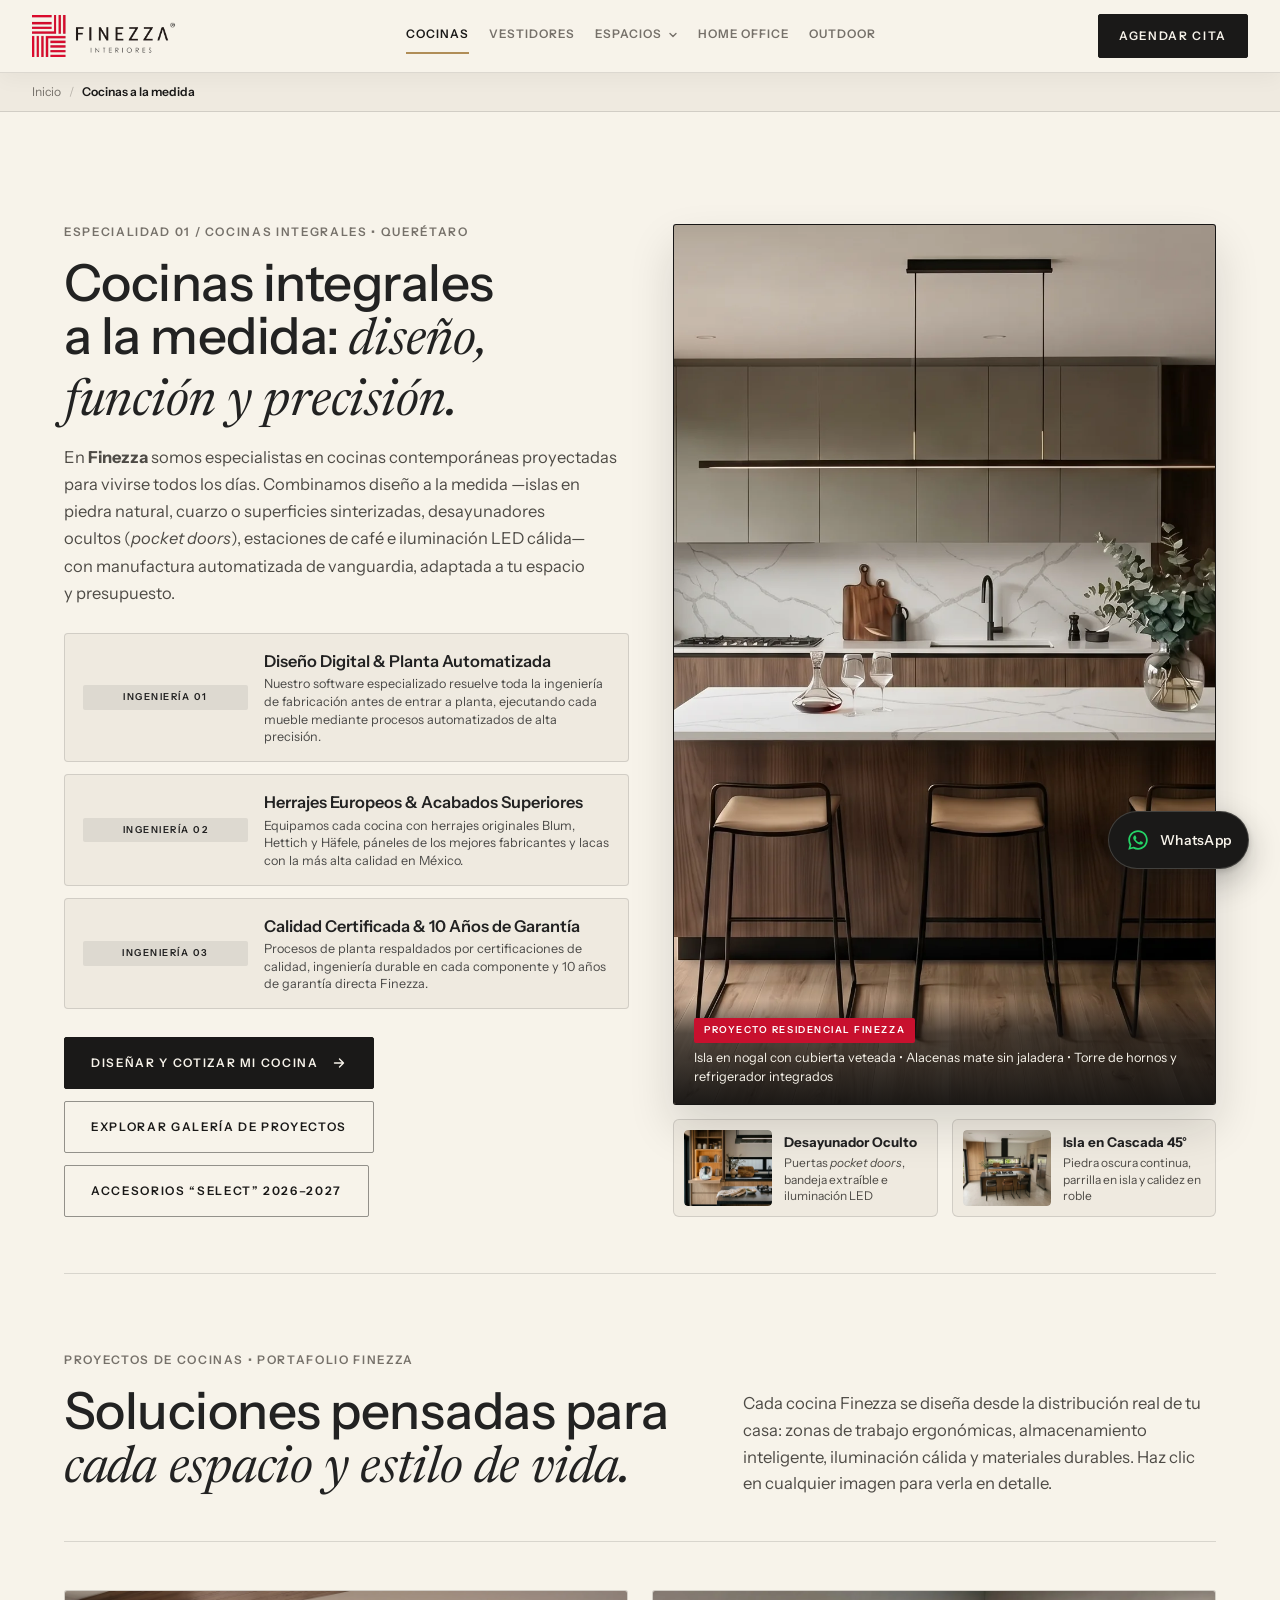
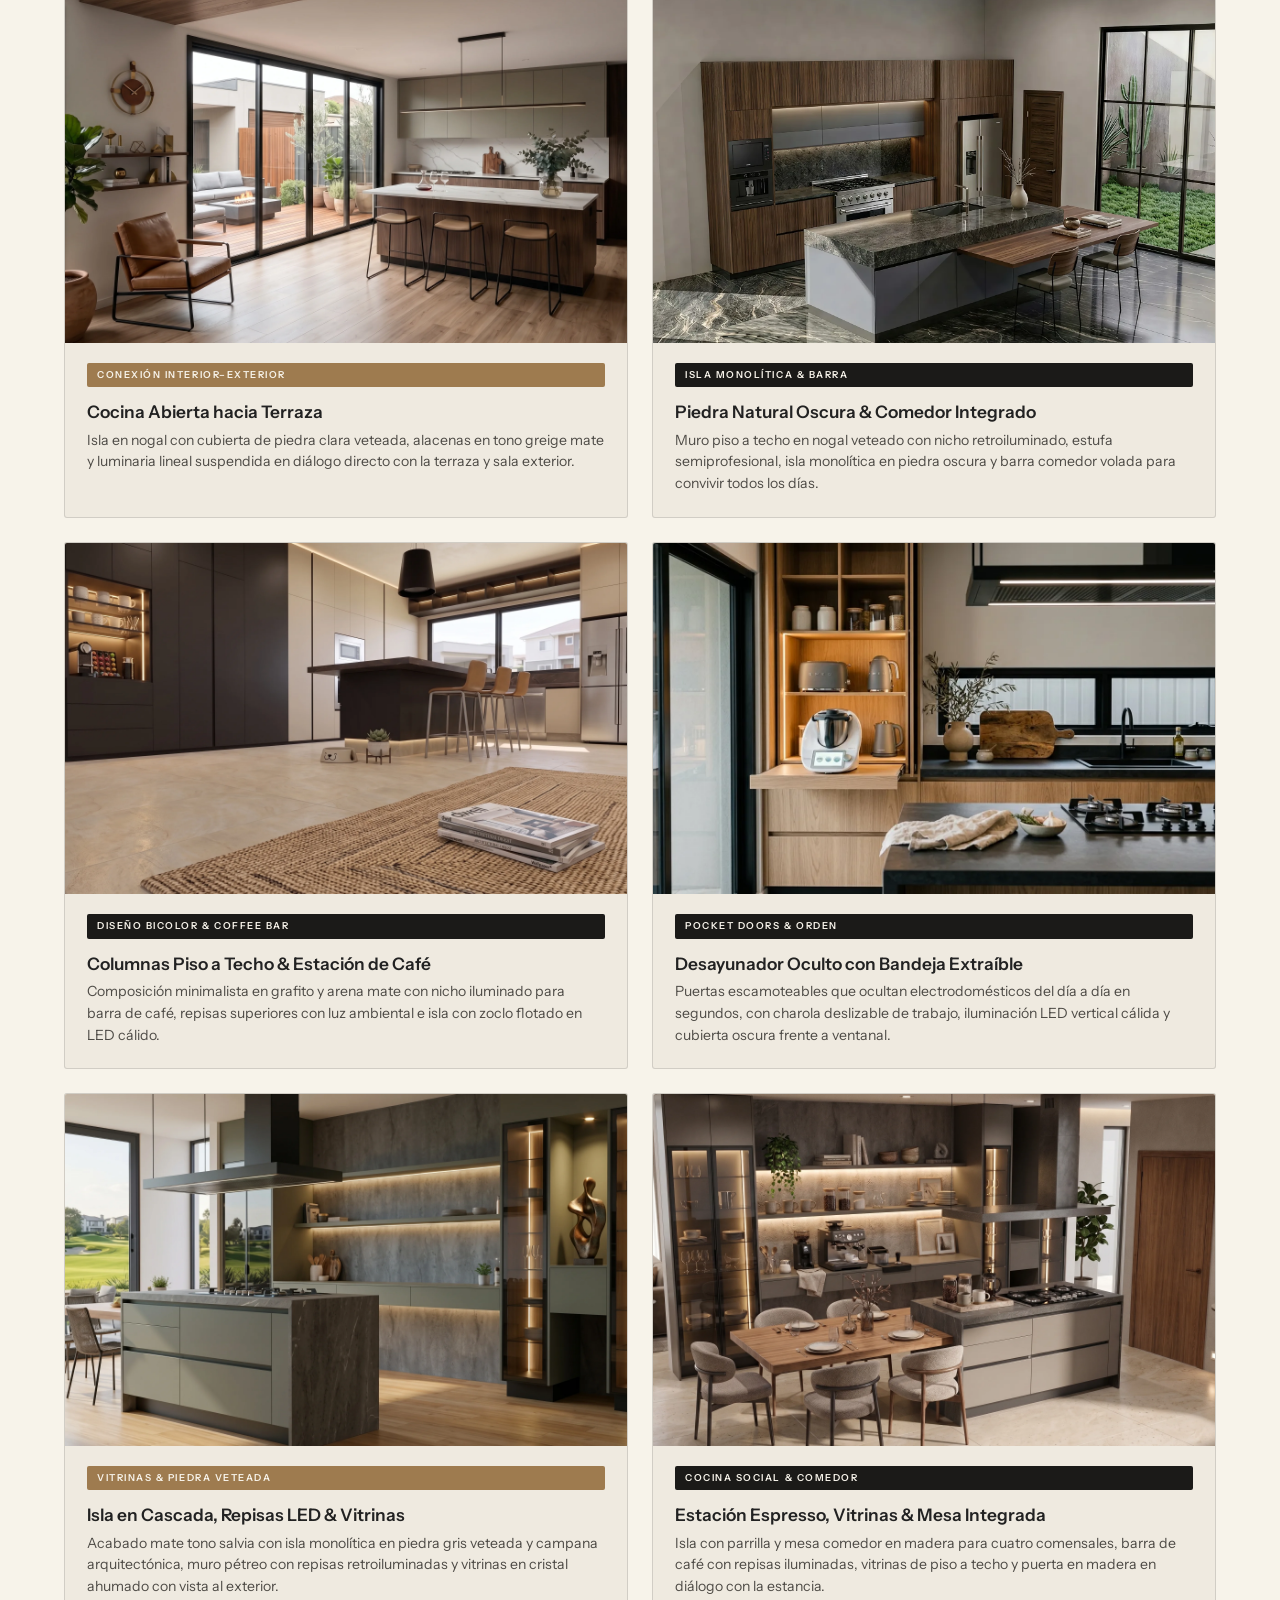
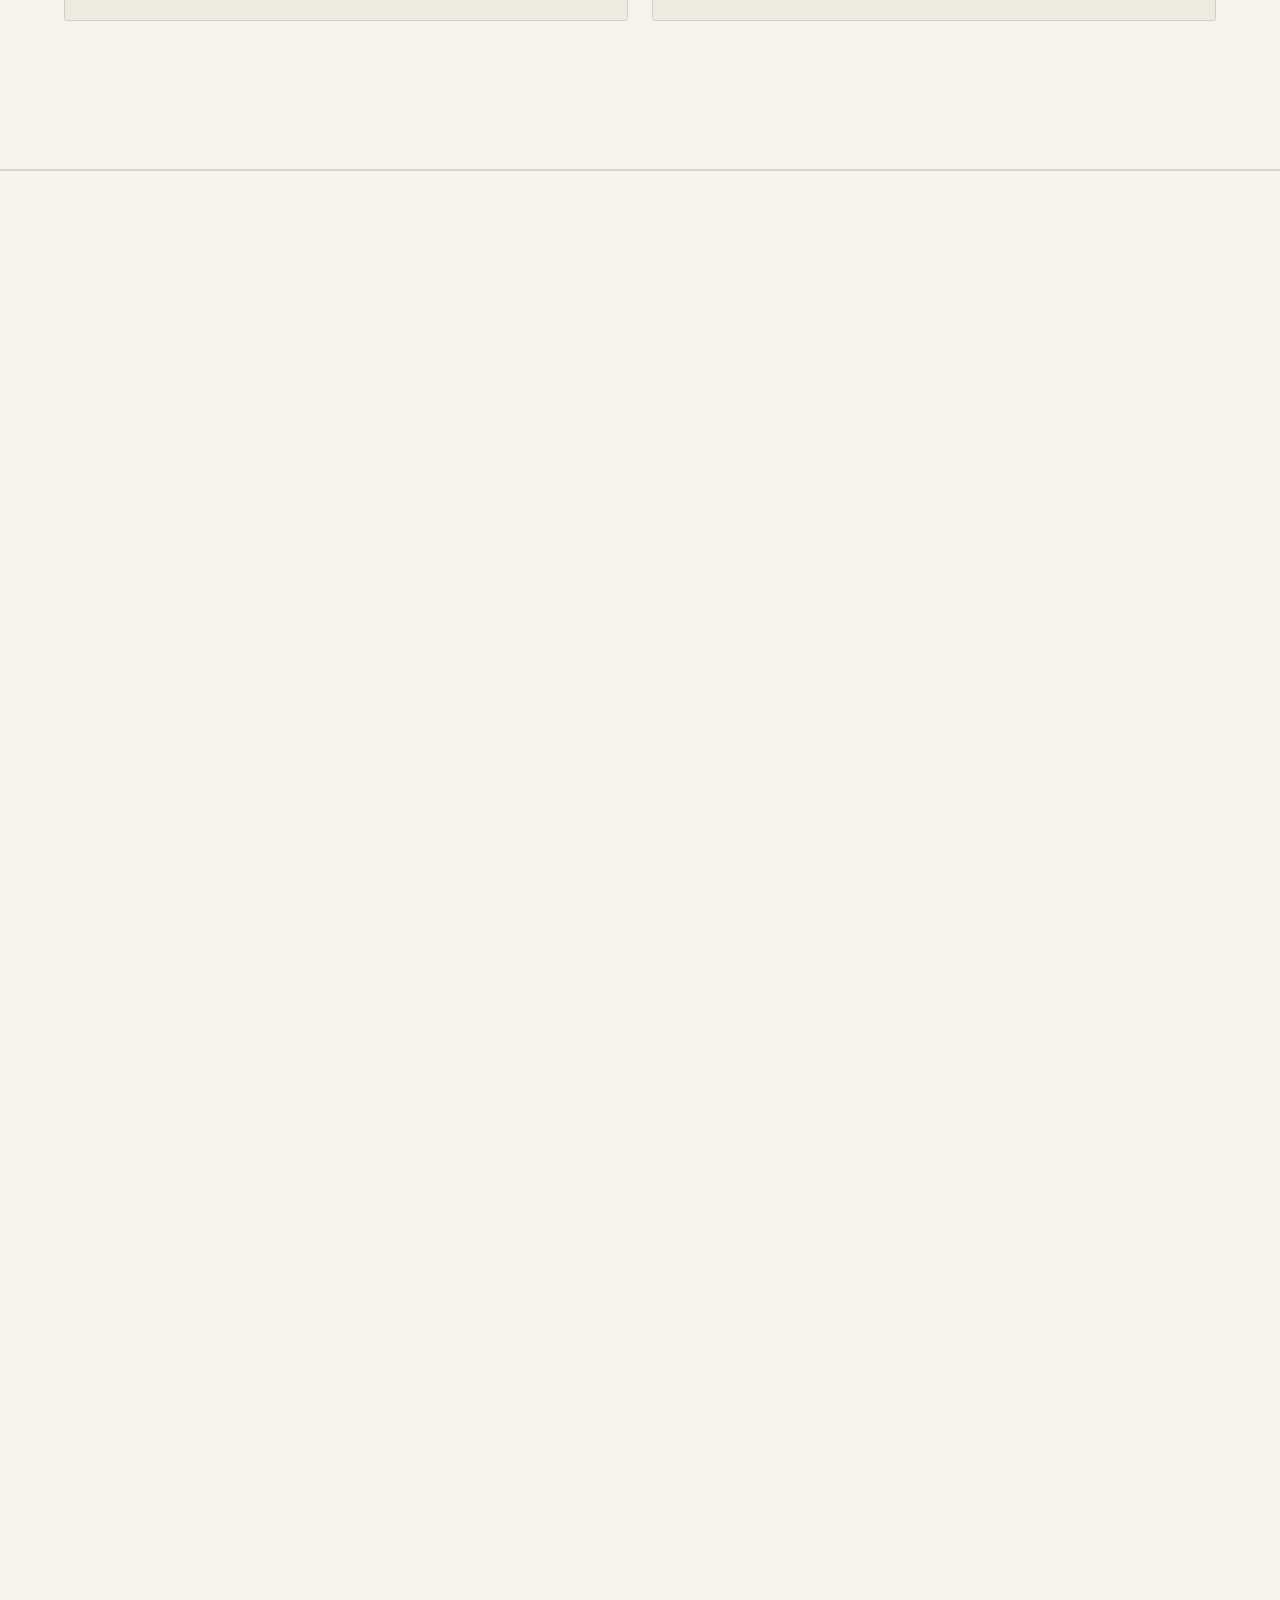
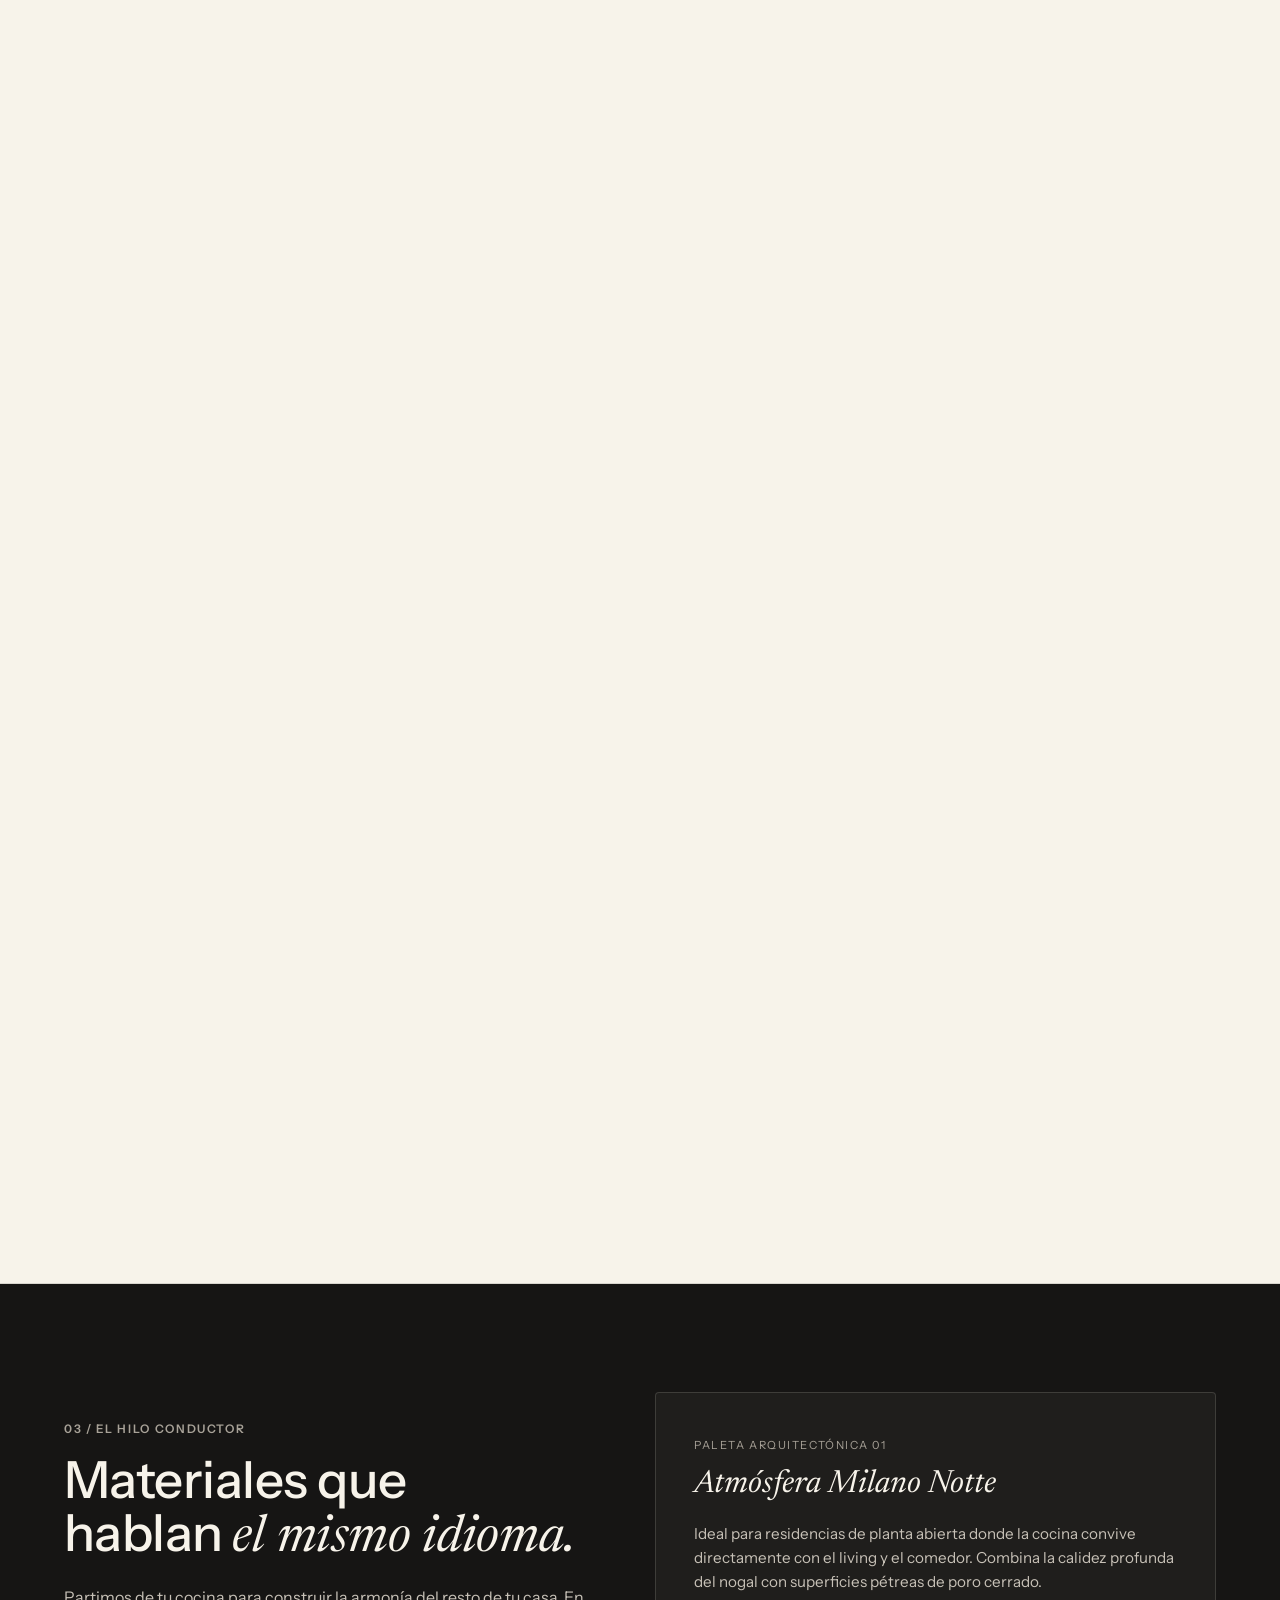
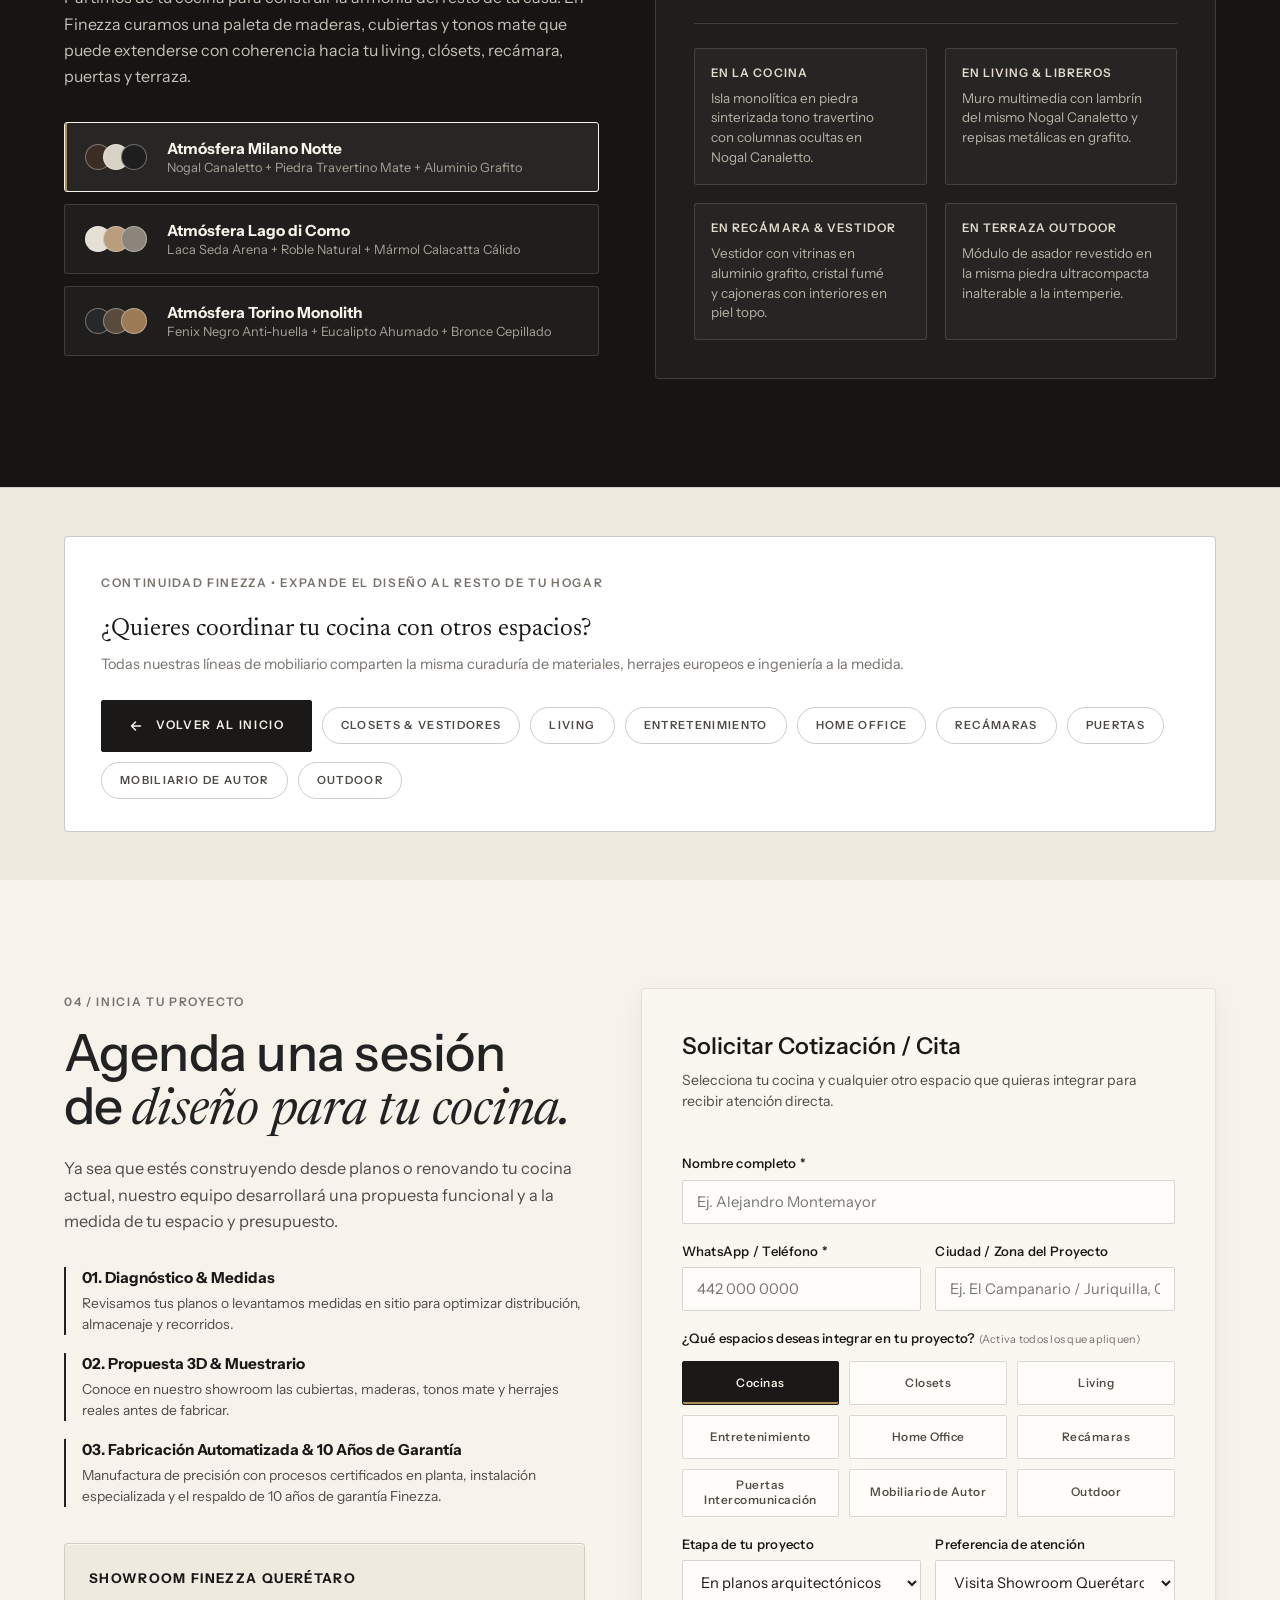
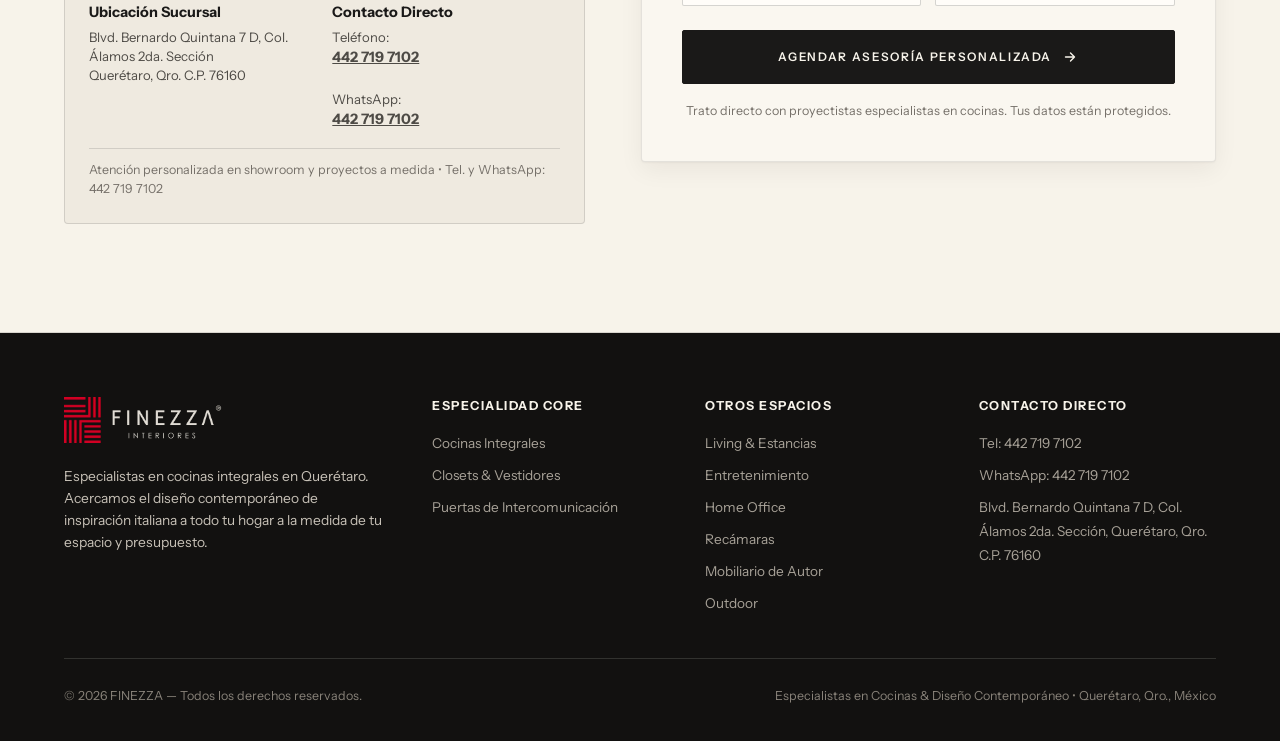
==== commit f7829a8c: "Combinación v2 + producción: 5 páginas nuevas, menú con submenú Espacios y hamburguesa, accesorios S" ====
--- a/cocinas.html
+++ b/cocinas.html
@@ -3,12 +3,82 @@
 <head>
   <meta charset="UTF-8">
   <meta name="viewport" content="width=device-width, initial-scale=1.0">
-  <title>Cocinas Integrales a Medida | Especialistas en Cocinas FINEZZA Quer&eacute;taro</title>
-  <meta name="description" content="Finezza Quer&eacute;taro: Especialistas en cocinas integrales contempor&aacute;neas. Ingenier&iacute;a digital y planta automatizada, herrajes europeos Blum, Hettich y H&auml;fele, lacas de m&aacute;xima calidad y 10 a&ntilde;os de garant&iacute;a.">
-  <meta property="og:title" content="Cocinas Integrales a Medida | FINEZZA Quer&eacute;taro">
-  <meta property="og:description" content="Especialistas en cocinas contempor&aacute;neas en Quer&eacute;taro. Manufactura automatizada certificada, herrajes Blum, Hettich y H&auml;fele y 10 a&ntilde;os de garant&iacute;a.">
-  <meta property="og:image" content="Fotos_Cocinas/portada_cocinas_2.webp">
+  <title>Cocinas Integrales a la Medida en Querétaro | FINEZZA</title>
+  <meta name="description" content="Cocinas integrales a la medida en Querétaro: herrajes Blum, Hettich y Häfele, islas de piedra, planta automatizada y 10 años de garantía. Diseño 3D e instalación.">
+  <!-- SEO -->
+  <link rel="canonical" href="https://finezzainteriores.com/cocinas.html">
+  <meta name="robots" content="index, follow, max-image-preview:large">
+  <meta name="theme-color" content="#1A1918">
   <meta property="og:type" content="website">
+  <meta property="og:locale" content="es_MX">
+  <meta property="og:site_name" content="FINEZZA Querétaro">
+  <meta property="og:title" content="Cocinas Integrales a la Medida en Querétaro | FINEZZA">
+  <meta property="og:description" content="Cocinas integrales a la medida en Querétaro: herrajes Blum, Hettich y Häfele, islas de piedra, planta automatizada y 10 años de garantía. Diseño 3D e instalación.">
+  <meta property="og:url" content="https://finezzainteriores.com/cocinas.html">
+  <meta property="og:image" content="https://finezzainteriores.com/Fotos_Cocinas/portada_cocinas_2.webp">
+  <meta name="twitter:card" content="summary_large_image">
+  <meta name="twitter:title" content="Cocinas Integrales a la Medida en Querétaro | FINEZZA">
+  <meta name="twitter:description" content="Cocinas integrales a la medida en Querétaro: herrajes Blum, Hettich y Häfele, islas de piedra, planta automatizada y 10 años de garantía. Diseño 3D e instalación.">
+  <meta name="twitter:image" content="https://finezzainteriores.com/Fotos_Cocinas/portada_cocinas_2.webp">
+  <script type="application/ld+json" data-seo="finezza">
+  {
+    "@context": "https://schema.org",
+    "@graph": [
+      {
+        "@type": "HomeAndConstructionBusiness",
+        "@id": "https://finezzainteriores.com/#negocio",
+        "name": "FINEZZA Querétaro",
+        "description": "Especialistas en cocinas integrales. Vestidores, home office y mobiliario a la medida con diseño contemporáneo de inspiración italiana en Querétaro.",
+        "url": "https://finezzainteriores.com/",
+        "logo": "https://finezzainteriores.com/assets/logo-finezza-interiores.png",
+        "image": "https://finezzainteriores.com/assets/portada-finezza.jpg",
+        "telephone": "+52 442 719 7102",
+        "address": {
+          "@type": "PostalAddress",
+          "streetAddress": "Blvd. Bernardo Quintana 7 D, Col. Álamos 2da. Sección",
+          "addressLocality": "Querétaro",
+          "addressRegion": "Qro.",
+          "postalCode": "76160",
+          "addressCountry": "MX"
+        },
+        "areaServed": {
+          "@type": "City",
+          "name": "Querétaro"
+        }
+      },
+      {
+        "@type": "Service",
+        "name": "Cocinas a la medida en Querétaro",
+        "serviceType": "Cocinas a la medida",
+        "provider": {
+          "@id": "https://finezzainteriores.com/#negocio"
+        },
+        "areaServed": {
+          "@type": "City",
+          "name": "Querétaro"
+        },
+        "url": "https://finezzainteriores.com/cocinas.html"
+      },
+      {
+        "@type": "BreadcrumbList",
+        "itemListElement": [
+          {
+            "@type": "ListItem",
+            "position": 1,
+            "name": "Inicio",
+            "item": "https://finezzainteriores.com/"
+          },
+          {
+            "@type": "ListItem",
+            "position": 2,
+            "name": "Cocinas a la medida",
+            "item": "https://finezzainteriores.com/cocinas.html"
+          }
+        ]
+      }
+    ]
+  }
+  </script>
 
   <link rel="icon" type="image/png" href="assets/favicon-finezza.png">
   <link rel="preload" as="image" href="Fotos_Cocinas/portada_cocinas_2.webp" fetchpriority="high" type="image/webp">
@@ -16,73 +86,78 @@
   <link rel="preconnect" href="https://fonts.gstatic.com" crossorigin>
   <link rel="stylesheet" href="https://fonts.googleapis.com/css2?family=Instrument+Sans:ital,wdth,wght@0,75..100,400..700&display=swap">
   <link rel="stylesheet" href="https://fonts.googleapis.com/css2?family=Newsreader:ital,opsz,wght@0,6..72,300..500;1,6..72,300..400&display=swap">
-  <link rel="stylesheet" href="styles.css">
+  <link rel="stylesheet" href="styles.css?v=20261124">
 </head>
 <body class="subpage-body">
 
-  <!-- BARRA SUPERIOR FIJA DE NAVEGACIÓN HOMOLOGADA CON INDEX.HTML (9 CATEGORÍAS OFICIALES) -->
+  <!-- NAVEGACIÓN PRINCIPAL -->
   <header class="subpage-header" id="topSubpage">
     <div class="container subpage-header-inner">
       <div class="subpage-brand-group">
-        <a href="index.html" class="subpage-logo-link" aria-label="FINEZZA Interiores &mdash; Volver a la p&aacute;gina de inicio">
-          <img src="assets/logo-finezza.png" alt="FINEZZA Interiores" class="subpage-logo" width="185" height="52">
+        <a href="index.html" class="subpage-logo-link" aria-label="FINEZZA Interiores &mdash; Ir al inicio">
+          <img src="assets/logo-finezza-interiores.png" alt="FINEZZA Interiores" class="subpage-logo" width="175" height="49">
         </a>
       </div>
 
-      <nav class="subpage-nav" aria-label="Categor&iacute;as principales Finezza">
-        <a href="cocinas.html" class="active">Cocinas</a>
-        <a href="vestidores.html">Closets</a>
-        <a href="living.html">Living</a>
-        <a href="entretenimiento.html">Entretenimiento</a>
+      <nav class="subpage-nav" aria-label="Secciones de Finezza">
+        <a href="cocinas.html" class="active" aria-current="page">Cocinas</a>
+        <a href="vestidores.html">Vestidores</a>
+        <div class="nav-drop">
+          <button type="button" class="nav-drop-btn" aria-expanded="false" aria-haspopup="true">Espacios<svg width="10" height="10" viewBox="0 0 10 10" aria-hidden="true"><path d="M2 3.5L5 6.5L8 3.5" fill="none" stroke="currentColor" stroke-width="1.4" stroke-linecap="round" stroke-linejoin="round"/></svg></button>
+          <div class="nav-drop-menu">
+          <a href="living.html">Living</a>
+          <a href="entretenimiento.html">Entretenimiento</a>
+          <a href="recamaras.html">Rec&aacute;maras</a>
+          <a href="puertas.html">Puertas</a>
+          <a href="mobiliario-autor.html">Mobiliario de Autor</a>
+          <a href="espacios-residenciales.html" class="nav-drop-all">Todos los espacios</a>
+          </div>
+        </div>
         <a href="home-office.html">Home Office</a>
-        <a href="recamaras.html">Rec&aacute;maras</a>
-        <a href="puertas.html">Puertas Intercomunicaci&oacute;n</a>
-        <a href="mobiliario-autor.html">Mobiliario de Autor</a>
         <a href="outdoor.html">Outdoor</a>
       </nav>
 
       <div class="subpage-actions">
-        <a href="#cotizar" class="header-cta-link">Agendar Cita</a>
+        <a href="#cotizar" class="subpage-cta-btn">Agendar Cita</a>
         <button type="button" class="mobile-menu-btn" id="mobileMenuBtn" aria-label="Abrir men&uacute; de navegaci&oacute;n" aria-expanded="false" aria-controls="mobileMenuDrawer">
-          <span></span><span></span><span></span>
+          <span></span>
+          <span></span>
+          <span></span>
         </button>
       </div>
     </div>
+
+    <nav class="mobile-menu-drawer" id="mobileMenuDrawer" aria-label="Men&uacute; m&oacute;vil Finezza" hidden>
+      <div class="mobile-menu-inner">
+        <span class="mobile-menu-label">Especialidad</span>
+        <div class="mobile-menu-core">
+          <a href="cocinas.html" class="active" aria-current="page">Cocinas</a>
+          <a href="vestidores.html">Vestidores y Closets</a>
+        </div>
+        <span class="mobile-menu-label">Espacios</span>
+        <div class="mobile-menu-grid">
+          <a href="living.html">Living</a>
+          <a href="entretenimiento.html">Entretenimiento</a>
+          <a href="recamaras.html">Rec&aacute;maras</a>
+          <a href="puertas.html">Puertas</a>
+          <a href="mobiliario-autor.html">Mobiliario de Autor</a>
+          <a href="home-office.html">Home Office</a>
+          <a href="outdoor.html">Outdoor</a>
+          <a href="espacios-residenciales.html">Todos los espacios</a>
+        </div>
+        <a href="#cotizar" class="mobile-menu-cta">Agendar Cita en Showroom &rarr;</a>
+      </div>
+    </nav>
   </header>
-
-  <nav class="mobile-menu-drawer" id="mobileMenuDrawer" aria-label="Men&uacute; m&oacute;vil Finezza" hidden>
-    <div class="mobile-menu-inner">
-      <span class="mobile-menu-label">Colecciones Core</span>
-      <div class="mobile-menu-core">
-        <a href="cocinas.html">Cocinas Integrales</a>
-        <a href="vestidores.html">Closets &amp; Vestidores</a>
-      </div>
-      <span class="mobile-menu-label">Otros Espacios</span>
-      <div class="mobile-menu-grid">
-        <a href="living.html">Living</a>
-        <a href="entretenimiento.html">Entretenimiento</a>
-        <a href="home-office.html">Home Office</a>
-        <a href="recamaras.html">Rec&aacute;maras</a>
-        <a href="puertas.html">Puertas</a>
-        <a href="mobiliario-autor.html">Mobiliario de Autor</a>
-        <a href="outdoor.html">Outdoor</a>
-        <a href="index.html">Inicio</a>
-      </div>
-      <a href="#cotizar" class="mobile-menu-cta">Agendar Cita en Showroom &rarr;</a>
-    </div>
-  </nav>
 
   <!-- CINTILLO DE RUTA DE NAVEGACIÓN (BREADCRUMB) -->
   <div class="subpage-breadcrumb-bar">
     <div class="container subpage-breadcrumb-inner">
-      <div class="breadcrumb-trail">
-        <a href="index.html">Inicio Finezza</a>
-        <span class="breadcrumb-sep">/</span>
-        <a href="index.html#colecciones">9 Espacios Residenciales</a>
-        <span class="breadcrumb-sep">/</span>
-        <strong class="breadcrumb-current">Especialidad 01: Cocinas Integrales</strong>
-      </div>
-      <a href="index.html" class="breadcrumb-back-link">&larr; Regresar a la p&aacute;gina principal</a>
+      <nav class="breadcrumb-trail" aria-label="Ruta de navegaci&oacute;n">
+        <a href="index.html">Inicio</a>
+        <span class="breadcrumb-sep" aria-hidden="true">/</span>
+        <strong class="breadcrumb-current" aria-current="page">Cocinas a la medida</strong>
+      </nav>
     </div>
   </div>
 
@@ -96,7 +171,7 @@
         <div class="closets-cover-hero">
           <div class="closets-cover-content">
             <span class="eyebrow">ESPECIALIDAD 01 / COCINAS INTEGRALES &bull; QUER&Eacute;TARO</span>
-            <h1 class="editorial-h2">La cocina es el coraz&oacute;n del hogar: <em>dise&ntilde;o, funci&oacute;n y precisi&oacute;n.</em></h1>
+            <h1 class="editorial-h2">Cocinas integrales a la medida: <em>dise&ntilde;o, funci&oacute;n y precisi&oacute;n.</em></h1>
             <p class="closets-cover-lead">
               En <strong>Finezza</strong> somos especialistas en cocinas contempor&aacute;neas proyectadas para vivirse todos los d&iacute;as. Combinamos dise&ntilde;o a la medida &mdash;islas en piedra natural, cuarzo o superficies sinterizadas, desayunadores ocultos (<em>pocket doors</em>), estaciones de caf&eacute; e iluminaci&oacute;n LED c&aacute;lida&mdash; con manufactura automatizada de vanguardia, adaptada a tu espacio y presupuesto.
             </p>
@@ -1013,12 +1088,12 @@
                 <div class="showroom-item">
                   <strong>Contacto Directo</strong>
                   <p>
-                    Tel. Sucursal: <a href="tel:4422137342"><strong>442 213 73 42</strong></a><br>
+                    Tel&eacute;fono: <a href="tel:4427197102"><strong>442 719 7102</strong></a><br>
                     WhatsApp: <a href="https://wa.me/524427197102" target="_blank" rel="noopener"><strong>442 719 7102</strong></a>
                   </p>
                 </div>
               </div>
-              <p class="showroom-hours">Atenci&oacute;n personalizada en showroom y proyectos a medida &bull; Tel: 442 213 73 42 &bull; WhatsApp: 442 719 7102</p>
+              <p class="showroom-hours">Atenci&oacute;n personalizada en showroom y proyectos a medida &bull; Tel. y WhatsApp: 442 719 7102</p>
             </div>
           </div>
 
@@ -1135,7 +1210,7 @@
         <div class="footer-brand-col">
           <a href="index.html" class="footer-logo-link" aria-label="Finezza Quer&eacute;taro &mdash; Volver al inicio">
             <img
-              src="assets/logo-finezza-white.png"
+              src="assets/logo-finezza-interiores-white.png"
               alt="FINEZZA Interiores"
               class="footer-logo-img"
               width="210"
@@ -1166,7 +1241,7 @@
         <div class="footer-links-col">
           <h5>Contacto Directo</h5>
           <ul>
-            <li><a href="tel:4422137342">Tel: 442 213 73 42</a></li>
+            <li><a href="tel:4427197102">Tel: 442 719 7102</a></li>
             <li><a href="https://wa.me/524427197102" target="_blank" rel="noopener">WhatsApp: 442 719 7102</a></li>
             <li><a href="#cotizar">Blvd. Bernardo Quintana 7 D, Col. &Aacute;lamos 2da. Secci&oacute;n, Quer&eacute;taro, Qro. C.P. 76160</a></li>
           </ul>
@@ -1211,7 +1286,7 @@
     <p class="kitchen-zoom-caption" id="captionZoomCocinas"></p>
   </dialog>
 
-  <script src="script.js"></script>
+  <script src="script.js?v=20261124"></script>
   <script>
     (function () {
       const FOTOS_PORTADA = [
@@ -1336,5 +1411,6 @@
       }
     })();
   </script>
+  <a class="wa-float" href="https://wa.me/524427197102?text=Hola%20Finezza%20Quer%C3%A9taro%2C%20me%20gustar%C3%ADa%20informaci%C3%B3n%20para%20mi%20proyecto." target="_blank" rel="noopener" aria-label="Escríbenos por WhatsApp"><svg viewBox="0 0 32 32" aria-hidden="true" focusable="false"><path d="M16.04 3C8.86 3 3.03 8.82 3.03 16c0 2.29.6 4.53 1.74 6.5L3 29l6.68-1.75A12.95 12.95 0 0 0 16.04 29C23.2 29 29 23.18 29 16S23.2 3 16.04 3Zm0 23.62c-1.95 0-3.86-.52-5.53-1.52l-.4-.24-3.96 1.04 1.06-3.86-.26-.4A10.6 10.6 0 0 1 5.4 16c0-5.86 4.77-10.62 10.64-10.62 5.86 0 10.6 4.76 10.6 10.62 0 5.87-4.76 10.62-10.6 10.62Zm5.83-7.95c-.32-.16-1.88-.93-2.17-1.03-.3-.11-.5-.16-.72.16-.21.32-.82 1.03-1 1.24-.19.21-.37.24-.69.08-.32-.16-1.35-.5-2.56-1.58-.95-.85-1.59-1.89-1.77-2.21-.19-.32-.02-.5.14-.65.14-.14.32-.37.48-.56.16-.19.21-.32.32-.53.1-.21.05-.4-.03-.56-.08-.16-.72-1.73-.98-2.37-.26-.62-.52-.54-.72-.55h-.61c-.21 0-.56.08-.85.4-.3.32-1.12 1.09-1.12 2.66s1.14 3.09 1.3 3.3c.16.21 2.25 3.43 5.45 4.81.76.33 1.36.53 1.82.67.77.24 1.46.21 2.01.13.61-.09 1.88-.77 2.15-1.51.27-.74.27-1.38.19-1.51-.08-.13-.29-.21-.61-.37Z"/></svg><span class="wa-float-label">WhatsApp</span></a>
 </body>
 </html>
--- a/styles.css
+++ b/styles.css
@@ -7742,3 +7742,996 @@
     padding: 36px 22px;
   }
 }
+
+/* ====== CAPAS DE PRODUCCIÓN (premium, responsivo, hero, componentes, navegación) ====== */
+
+/* ==========================================================================
+   CAPA PREMIUM + RESPONSIVA (nov-2026)
+   Solo CSS: refina acabados y adapta todas las páginas a celular, tablet y
+   escritorio sin tocar la estructura HTML existente.
+   ========================================================================== */
+:root {
+  --ease-premium: cubic-bezier(0.22, 1, 0.36, 1);
+  --shadow-soft: 0 1px 2px rgba(26, 25, 24, 0.04), 0 8px 24px rgba(26, 25, 24, 0.06);
+  --shadow-lift: 0 2px 4px rgba(26, 25, 24, 0.05), 0 22px 48px rgba(26, 25, 24, 0.12);
+  --gold-hairline: rgba(156, 124, 78, 0.45);
+}
+
+/* ---------- Tipografía editorial ---------- */
+body {
+  text-rendering: optimizeLegibility;
+  font-kerning: normal;
+  font-feature-settings: "kern", "liga", "calt";
+}
+h1, h2, h3, .editorial-h2 { text-wrap: balance; }
+p, li { text-wrap: pretty; }
+::selection { background: #1A1918; color: #F7F3EA; }
+h1 em, h2 em, h3 em, .editorial-h2 em { letter-spacing: -0.005em; }
+
+/* ---------- Tarjetas: elevación suave y zoom lento de la foto ---------- */
+.eco-card,
+.core-card,
+.closet-acc-card,
+.typology-card,
+.ma-orig-feature-card,
+.ho-card-mueble,
+.subpage-return-card,
+.palette-card,
+.ma-pdf-card {
+  transition: transform 0.6s var(--ease-premium), box-shadow 0.6s var(--ease-premium), border-color 0.4s ease;
+  will-change: transform;
+}
+.eco-card img,
+.core-card img,
+.closet-acc-card img,
+.typology-card img,
+.ma-orig-feature-card img,
+.ho-card-img-box img {
+  transition: transform 1.2s var(--ease-premium), filter 0.8s ease;
+}
+@media (hover: hover) {
+  .eco-card:hover,
+  .core-card:hover,
+  .closet-acc-card:hover,
+  .typology-card:hover,
+  .ma-orig-feature-card:hover,
+  .ho-card-mueble:hover,
+  .subpage-return-card:hover,
+  .ma-pdf-card:hover {
+    transform: translateY(-4px);
+    box-shadow: var(--shadow-lift);
+    border-color: var(--gold-hairline);
+  }
+  .eco-card:hover img,
+  .core-card:hover img,
+  .closet-acc-card:hover img,
+  .typology-card:hover img,
+  .ma-orig-feature-card:hover img,
+  .ho-card-img-box:hover img {
+    transform: scale(1.045);
+  }
+}
+.eco-card > :first-child,
+.core-card > :first-child,
+.closet-acc-card > :first-child,
+.typology-card > :first-child { overflow: hidden; }
+
+/* ---------- Botones: transición refinada ---------- */
+.hero-btn, .hero-btn-secondary, .submit-btn, .subpage-cta-btn, .header-cta-link,
+.ho-btn-cotizar-directo, .ho-btn-configurar, .ho-btn-galeria, .palette-btn, .link-arrow {
+  transition: background-color 0.35s var(--ease-premium), color 0.35s var(--ease-premium),
+              border-color 0.35s var(--ease-premium), box-shadow 0.35s var(--ease-premium),
+              transform 0.35s var(--ease-premium);
+}
+@media (hover: hover) {
+  .hero-btn:hover, .submit-btn:hover, .subpage-cta-btn:hover, .header-cta-link:hover {
+    transform: translateY(-1px);
+    box-shadow: 0 10px 24px rgba(26, 25, 24, 0.18);
+  }
+}
+.submit-btn, .hero-btn { letter-spacing: 0.02em; }
+.link-arrow span { display: inline-block; transition: transform 0.35s var(--ease-premium); }
+.link-arrow:hover span { transform: translateX(4px); }
+
+/* ---------- Formulario ---------- */
+.campaign-form-card {
+  box-shadow: var(--shadow-soft);
+  border-color: rgba(34, 34, 34, 0.1);
+}
+.form-group input:not([type="checkbox"]):not([type="radio"]),
+.form-group select,
+.form-group textarea {
+  width: 100%;
+  min-width: 0;
+  transition: border-color 0.25s ease, box-shadow 0.25s ease;
+}
+.form-group input:focus,
+.form-group select:focus,
+.form-group textarea:focus {
+  outline: none;
+  border-color: #1A1918;
+  box-shadow: 0 0 0 3px rgba(26, 25, 24, 0.08);
+}
+.showrooms-box { box-shadow: inset 0 1px 0 rgba(255, 255, 255, 0.6); }
+
+/* ---------- Encabezado de subpáginas ---------- */
+.subpage-header { box-shadow: 0 1px 0 rgba(26, 25, 24, 0.02), 0 6px 20px rgba(26, 25, 24, 0.04); }
+.subpage-nav a, .hero-header .section-nav a {
+  position: relative;
+  transition: color 0.3s ease;
+}
+
+/* ---------- Detalles finos ---------- */
+img { -webkit-user-drag: none; }
+hr { border-color: var(--border-hairline); }
+@media (min-width: 1025px) {
+  html { scrollbar-color: rgba(26, 25, 24, 0.35) var(--bg-editorial); }
+}
+
+/* ==========================================================================
+   RESPONSIVO: anti-desborde horizontal en todas las páginas
+   ========================================================================== */
+.campaign-grid { grid-template-columns: minmax(0, 0.95fr) minmax(0, 1.05fr); }
+.campaign-grid > *,
+.campaign-copy,
+.campaign-form-card,
+.lead-form,
+.form-row > *,
+.form-group { min-width: 0; }
+.chips-grid { grid-template-columns: repeat(3, minmax(0, 1fr)); }
+.chips-grid > * { min-width: 0; }
+.chips-grid span { overflow-wrap: anywhere; }
+[class*="-grid"] > *, [class*="-layout"] > * { min-width: 0; }
+
+/* Tablas comparativas: desplazables dentro de su caja, nunca empujan la página */
+@media (max-width: 980px) {
+  .closets-matrix-table { display: block; max-width: 100%; overflow-x: auto; -webkit-overflow-scrolling: touch; }
+  .closets-matrix-table th, .closets-matrix-table td { min-width: 150px; }
+  .closets-matrix-table th:first-child, .closets-matrix-table td:first-child { min-width: 128px; }
+}
+
+/* El menú nunca empuja el botón de cita fuera de la pantalla */
+.subpage-nav, .hero-header .section-nav { min-width: 0; overflow-x: auto; scrollbar-width: none; }
+.subpage-nav::-webkit-scrollbar, .hero-header .section-nav::-webkit-scrollbar { display: none; }
+
+/* Escritorio mediano (laptops hasta 1500 px): menú compacto */
+@media (max-width: 1500px) {
+  .subpage-nav { gap: 12px !important; justify-content: flex-start !important; }
+  .subpage-nav a, .hero-header .section-nav a { font-size: 0.74rem !important; }
+  .subpage-logo, .hero-header .brand-logo { max-width: 150px !important; }
+}
+
+/* Tablet y celular: el menú se vuelve una tira deslizable bajo el logo */
+@media (max-width: 1100px) {
+  .subpage-header-inner { flex-wrap: wrap !important; row-gap: 10px !important; }
+  .subpage-brand-group { flex: 1 1 auto !important; }
+  .subpage-nav {
+    order: 3;
+    flex: 1 1 100% !important;
+    justify-content: flex-start !important;
+    overflow-x: auto;
+    scrollbar-width: none;
+    padding-bottom: 2px;
+    -webkit-mask-image: linear-gradient(90deg, #000 85%, transparent);
+            mask-image: linear-gradient(90deg, #000 85%, transparent);
+  }
+  .subpage-nav::-webkit-scrollbar { display: none; }
+  .subpage-actions { margin-left: auto; }
+
+  .hero-header { flex-wrap: wrap !important; row-gap: 10px !important; }
+  .hero-header .section-nav {
+    order: 3;
+    flex: 1 1 100% !important;
+    justify-content: flex-start !important;
+    overflow-x: auto;
+    scrollbar-width: none;
+    -webkit-mask-image: linear-gradient(90deg, #000 85%, transparent);
+            mask-image: linear-gradient(90deg, #000 85%, transparent);
+  }
+  .hero-header .section-nav::-webkit-scrollbar { display: none; }
+  .hero-header .header-actions { margin-left: auto; }
+}
+
+@media (max-width: 980px) {
+  .campaign-grid { grid-template-columns: minmax(0, 1fr); }
+}
+
+@media (max-width: 640px) {
+  .chips-grid { grid-template-columns: repeat(2, minmax(0, 1fr)); }
+  .subpage-logo, .hero-header .brand-logo { max-width: 128px !important; }
+  .header-cta-link { padding: 9px 14px !important; font-size: 0.78rem !important; }
+  .campaign-cta-section { padding-block: 72px; }
+  .subpage-breadcrumb-bar { font-size: 0.72rem; overflow-x: auto; white-space: nowrap; }
+  /* Botones e inputs con área táctil cómoda */
+  .form-group input:not([type="checkbox"]):not([type="radio"]), .form-group select { min-height: 46px; font-size: 16px; }
+  .hero-btn, .hero-btn-secondary, .submit-btn, .subpage-cta-btn { min-height: 46px; }
+}
+
+@media (max-width: 380px) {
+  .chips-grid { grid-template-columns: minmax(0, 1fr); }
+  .hero-header .header-actions a:not(:last-child) { display: none; }
+}
+
+/* Pantallas muy grandes: contener la lectura */
+@media (min-width: 1800px) {
+  html { font-size: 17px; }
+}
+
+/* ==========================================================================
+   BOTÓN FLOTANTE DE WHATSAPP (esquina inferior derecha)
+   ========================================================================== */
+.wa-float {
+  position: fixed;
+  right: clamp(16px, 2.4vw, 32px);
+  bottom: calc(clamp(16px, 2.4vw, 32px) + env(safe-area-inset-bottom, 0px));
+  z-index: 5000;
+  display: inline-flex;
+  align-items: center;
+  gap: 10px;
+  height: 58px;
+  padding: 0 17px;
+  border-radius: 999px;
+  background: #1A1918;
+  color: #F7F3EA;
+  text-decoration: none;
+  border: 1px solid rgba(247, 243, 234, 0.18);
+  box-shadow: 0 12px 32px rgba(26, 25, 24, 0.28), 0 2px 6px rgba(26, 25, 24, 0.18);
+  transition: transform 0.4s var(--ease-premium), box-shadow 0.4s var(--ease-premium), background-color 0.4s ease;
+}
+.wa-float svg { width: 24px; height: 24px; flex-shrink: 0; fill: #25D366; }
+.wa-float-label {
+  font-size: 0.86rem;
+  font-weight: 550;
+  letter-spacing: 0.02em;
+  white-space: nowrap;
+}
+.wa-float:hover {
+  transform: translateY(-3px);
+  background: #000;
+  box-shadow: 0 18px 40px rgba(26, 25, 24, 0.34), 0 3px 8px rgba(26, 25, 24, 0.2);
+}
+.wa-float:focus-visible { outline: 2px solid #25D366; outline-offset: 4px; }
+@media (max-width: 640px) {
+  .wa-float { width: 56px; height: 56px; padding: 0; justify-content: center; }
+  .wa-float-label { position: absolute; width: 1px; height: 1px; overflow: hidden; clip: rect(0 0 0 0); }
+  .wa-float svg { width: 27px; height: 27px; }
+}
+@media print { .wa-float { display: none; } }
+
+@media (prefers-reduced-motion: reduce) {
+  .eco-card, .core-card, .closet-acc-card, .typology-card, .ma-orig-feature-card,
+  .ho-card-mueble, .subpage-return-card, .wa-float, .eco-card img, .core-card img {
+    transition: none !important;
+  }
+}
+
+/* Galerías de proyectos: la caja de foto se ajusta a la foto y no se encima con el texto */
+.island-img-pair { height: auto; overflow: hidden; }
+@media (max-width: 640px) {
+  .island-img-pair img[style*="span 2"] { height: 220px !important; }
+}
+
+/* ==========================================================================
+   HERO REDISEÑADO PARA CONTRASTE (nov-2026)
+   Texto marfil siempre sobre un velo oscuro cinematográfico, sin importar
+   qué tan clara sea la foto en turno. Sustituye al velo crema anterior.
+   ========================================================================== */
+/* 1. Velo único (.hero::before): oscuro a la izquierda, donde vive el texto,
+      y oscuro abajo para el pie de fotos. El selector "html body" gana a la
+      regla con !important que landing.html trae en su propio <style>. */
+html body .hero::before {
+  content: "" !important;
+  top: 0 !important;
+  left: 0 !important;
+  right: 0 !important;
+  bottom: 0 !important;
+  z-index: 2 !important;
+  background:
+    linear-gradient(90deg,
+      rgba(16, 14, 12, 0.84) 0%,
+      rgba(16, 14, 12, 0.70) 30%,
+      rgba(16, 14, 12, 0.36) 56%,
+      rgba(16, 14, 12, 0.10) 80%,
+      rgba(16, 14, 12, 0.04) 100%),
+    linear-gradient(180deg,
+      rgba(16, 14, 12, 0.30) 0%,
+      rgba(16, 14, 12, 0) 22%,
+      rgba(16, 14, 12, 0) 72%,
+      rgba(16, 14, 12, 0.50) 100%) !important;
+}
+/* Orden de capas: fotos (1) < velo (2) < texto (3) < menú y pie de fotos (4) */
+html body .hero .hero-editorial { z-index: 3 !important; }
+html body .hero .hero-header,
+html body .hero .hero-footer { z-index: 4 !important; }
+
+/* "Ver Portada" sigue despejando la foto */
+html body .hero.is-cover-clean::before { opacity: 0 !important; }
+
+/* 3. Tipografía con más cuerpo y sombra difusa (legible, sin halo duro) */
+.hero-editorial .section-title {
+  color: #FBF8F2 !important;
+  text-shadow: 0 2px 24px rgba(0, 0, 0, 0.45), 0 1px 2px rgba(0, 0, 0, 0.25);
+}
+.hero-editorial .section-title em { color: #E9D6B8 !important; }
+.hero-editorial .section-copy {
+  color: #F3EEE5 !important;
+  font-weight: 450;
+  text-shadow: 0 1px 12px rgba(0, 0, 0, 0.55);
+}
+.hero-editorial .hero-tag {
+  color: #F3EEE5 !important;
+  background: rgba(16, 14, 12, 0.55);
+  border-color: rgba(247, 243, 234, 0.28);
+}
+.hero-editorial .hero-btn {
+  background: #F7F3EA;
+  color: #1A1918;
+  border-color: #F7F3EA;
+}
+.hero-editorial .hero-btn:hover { background: #FFFFFF; color: #000; }
+.hero-editorial .hero-btn-secondary {
+  background: rgba(16, 14, 12, 0.40) !important;
+  border-color: rgba(247, 243, 234, 0.6) !important;
+}
+
+/* 4. Pie de fotos (contador, leyenda y controles) en vidrio oscuro */
+.hero-footer {
+  background: rgba(16, 14, 12, 0.58);
+  border-top: 1px solid rgba(247, 243, 234, 0.14);
+}
+.hero-footer .scene-counter { color: #F7F3EA !important; }
+.hero-footer .scene-caption { color: rgba(247, 243, 234, 0.82) !important; }
+.hero-footer .scene-arrow {
+  color: #F7F3EA;
+  border-color: rgba(247, 243, 234, 0.35);
+  background: rgba(247, 243, 234, 0.06);
+}
+.hero-footer .scene-arrow:hover { background: rgba(247, 243, 234, 0.18); }
+.hero-footer .scene-dot-num { color: rgba(247, 243, 234, 0.7) !important; }
+.hero-footer .scene-dot-bar { background: rgba(247, 243, 234, 0.35); }
+
+/* 5. Celular: el texto está abajo, así que el velo oscuro sube desde abajo */
+@media (max-width: 760px) {
+  html body .hero::before {
+    background: linear-gradient(0deg,
+      rgba(16, 14, 12, 0.88) 0%,
+      rgba(16, 14, 12, 0.74) 40%,
+      rgba(16, 14, 12, 0.46) 64%,
+      rgba(16, 14, 12, 0.18) 84%,
+      rgba(16, 14, 12, 0.06) 100%) !important;
+  }
+}
+
+/* ==========================================================================
+   HERO: TEXTO A UN VISTAZO (nov-2026)
+   El título escala con el ancho Y con el alto de la ventana, y el bloque de
+   texto usa más ancho, para que todo quepa en la primera pantalla sin
+   importar si el monitor es ancho y bajo, una laptop o un celular.
+   ========================================================================== */
+.hero { min-height: 100svh; }
+.hero .hero-editorial {
+  max-width: min(960px, 64vw);
+  padding-block: clamp(92px, 13vh, 132px) clamp(70px, 10vh, 100px);
+}
+.hero .hero-editorial .hero-tag { margin-bottom: clamp(12px, 2.2vh, 22px); }
+.hero .hero-editorial .section-title {
+  font-size: clamp(40px, min(5.6vw, 10.2vh), 98px);
+  line-height: 0.96;
+  margin-bottom: clamp(14px, 2.6vh, 26px);
+}
+.hero .hero-editorial .section-title {
+  max-width: 9.4em;   /* "Arquitectura" | "interior que" | "eleva tu forma de vivir." */
+  text-wrap: balance;
+}
+.hero .hero-editorial .section-title em { display: inline; }
+.hero .hero-editorial .section-copy {
+  max-width: 540px;
+  font-size: clamp(0.95rem, 0.62rem + 0.9vh, 1.1rem);
+  line-height: 1.5;
+  margin-bottom: clamp(18px, 3.4vh, 32px);
+}
+
+/* Celular y tablet vertical */
+@media (max-width: 760px) {
+  .hero .hero-editorial {
+    max-width: 100%;
+    padding-block: clamp(96px, 15vh, 120px) clamp(68px, 10vh, 84px);
+  }
+  .hero .hero-editorial .section-title { font-size: clamp(32px, min(9.2vw, 6.6vh), 58px); }
+  .hero .hero-editorial .section-copy { font-size: 0.95rem; }
+}
+
+/* ==========================================================================
+   SISTEMA DE COMPONENTES PREMIUM (nov-2026)
+   Una sola gramática para todo el sitio:
+   · Botones: rectángulo casi recto, mayúsculas espaciadas, filo dorado al pasar.
+   · Filtros: píldora con contorno fino; la activa en tinta.
+   · Etiquetas: versalitas pequeñas, sin ruido.
+   · Esquinas: más rectas (2–4 px), propio del mobiliario italiano.
+   ========================================================================== */
+:root {
+  --radius-sm: 2px;
+  --radius-md: 3px;
+  --radius-lg: 4px;
+  --radius-max: 3px;
+  --gold: #B08D57;
+  --gold-soft: rgba(176, 141, 87, 0.55);
+  --ink: #1A1918;
+  --ivory: #F7F3EA;
+  --btn-type: 600 0.74rem/1.2 var(--font-sans);
+  --btn-track: 0.14em;
+}
+
+/* ---------- 1. Botones principales (tinta sobre fondo claro) ---------- */
+.submit-btn,
+.header-cta-link,
+.ho-btn-cotizar-directo,
+.ho-btn-galeria,
+.ma-plp-btn-quote,
+.back-home-pill,
+.subpage-return-strip .back-home-pill {
+  font: var(--btn-type) !important;
+  letter-spacing: var(--btn-track) !important;
+  text-transform: uppercase !important;
+  border-radius: var(--radius-sm) !important;
+  background: var(--ink) !important;
+  color: var(--ivory) !important;
+  border: 1px solid var(--ink) !important;
+  box-shadow: none;
+  transition: background-color 0.4s var(--ease-premium), box-shadow 0.4s var(--ease-premium),
+              transform 0.4s var(--ease-premium), color 0.3s ease !important;
+}
+.submit-btn { padding: 18px 28px !important; min-height: 54px; }
+.header-cta-link { padding: 11px 18px !important; }
+.ho-btn-cotizar-directo, .ho-btn-galeria { padding: 13px 18px !important; }
+.ma-plp-btn-quote { padding: 9px 14px !important; }
+.back-home-pill { padding: 12px 20px !important; }
+
+/* ---------- 2. Botones del hero (marfil sobre la foto oscura) ---------- */
+.hero .hero-editorial .hero-btn,
+.hero .hero-editorial .hero-btn-secondary {
+  font: var(--btn-type) !important;
+  letter-spacing: var(--btn-track) !important;
+  text-transform: uppercase !important;
+  border-radius: var(--radius-sm) !important;
+  padding: 18px 28px !important;
+  min-height: 54px;
+  gap: 12px;
+}
+.hero .hero-editorial .hero-btn {
+  background: var(--ivory) !important;
+  color: var(--ink) !important;
+  border: 1px solid var(--ivory) !important;
+}
+.hero .hero-editorial .hero-btn-secondary {
+  background: rgba(16, 14, 12, 0.28) !important;
+  color: var(--ivory) !important;
+  border: 1px solid rgba(247, 243, 234, 0.55) !important;
+  backdrop-filter: blur(8px);
+  -webkit-backdrop-filter: blur(8px);
+}
+
+/* ---------- 3. Botones secundarios (contorno) ---------- */
+.subpage-cta-btn,
+.ho-btn-configurar,
+.ma-plp-btn-spec,
+.ma-extra-pill {
+  font: var(--btn-type) !important;
+  letter-spacing: var(--btn-track) !important;
+  text-transform: uppercase !important;
+  border-radius: var(--radius-sm) !important;
+  transition: background-color 0.4s var(--ease-premium), color 0.4s var(--ease-premium),
+              border-color 0.4s var(--ease-premium), transform 0.4s var(--ease-premium) !important;
+}
+.subpage-cta-btn, .ho-btn-configurar, .ma-plp-btn-spec {
+  background: transparent !important;
+  color: var(--ink) !important;
+  border: 1px solid rgba(26, 25, 24, 0.45) !important;
+}
+.subpage-cta-btn { padding: 13px 20px !important; }
+.ho-btn-configurar { padding: 13px 18px !important; }
+.ma-plp-btn-spec { padding: 9px 12px !important; }
+.ma-extra-pill { padding: 14px 18px !important; }
+
+/* ---------- Estados (solo con mouse; en táctil no se quedan "pegados") ---------- */
+@media (hover: hover) {
+  .submit-btn:hover, .header-cta-link:hover, .ho-btn-cotizar-directo:hover,
+  .ho-btn-galeria:hover, .ma-plp-btn-quote:hover, .back-home-pill:hover {
+    background: #000 !important;
+    box-shadow: inset 0 0 0 1px var(--gold-soft), 0 14px 30px rgba(26, 25, 24, 0.22) !important;
+    transform: translateY(-2px);
+    opacity: 1 !important;
+  }
+  .hero .hero-editorial .hero-btn:hover {
+    background: #FFFFFF !important;
+    box-shadow: 0 0 0 1px var(--gold-soft), 0 16px 36px rgba(0, 0, 0, 0.35) !important;
+    transform: translateY(-2px);
+  }
+  .hero .hero-editorial .hero-btn-secondary:hover {
+    background: var(--ivory) !important;
+    color: var(--ink) !important;
+    border-color: var(--ivory) !important;
+    transform: translateY(-2px);
+  }
+  .subpage-cta-btn:hover, .ho-btn-configurar:hover, .ma-plp-btn-spec:hover {
+    background: var(--ink) !important;
+    color: var(--ivory) !important;
+    border-color: var(--ink) !important;
+    transform: translateY(-2px);
+  }
+  .ma-extra-pill:hover { background: var(--ivory) !important; color: var(--ink) !important; }
+}
+.submit-btn:active, .header-cta-link:active, .hero-btn:active, .hero-btn-secondary:active,
+.subpage-cta-btn:active, .ho-btn-configurar:active { transform: translateY(0) scale(0.99); }
+
+/* Flecha de los botones: se desliza al pasar */
+.hero-btn svg, .submit-btn svg, .hero-btn span[aria-hidden], .submit-btn span[aria-hidden] {
+  transition: transform 0.45s var(--ease-premium);
+}
+.hero-btn:hover svg, .submit-btn:hover svg { transform: translateX(4px); }
+
+/* ---------- 4. Enlaces con flecha: subrayado que se dibuja ---------- */
+.link-arrow {
+  font-size: 0.72rem !important;
+  font-weight: 600 !important;
+  letter-spacing: var(--btn-track);
+  text-transform: uppercase;
+  border-bottom: 0 !important;
+  padding-bottom: 6px;
+  background-image: linear-gradient(var(--ink), var(--ink)), linear-gradient(var(--gold), var(--gold));
+  background-size: 100% 1px, 0% 1px;
+  background-position: 0 100%, 0 100%;
+  background-repeat: no-repeat;
+  transition: background-size 0.5s var(--ease-premium) !important;
+}
+@media (hover: hover) {
+  .link-arrow:hover { background-size: 100% 1px, 100% 1px; }
+}
+
+/* ---------- 5. Filtros y pestañas (píldoras) ---------- */
+.eco-tab,
+.closet-line-tab,
+.acc-filter-btn,
+.tech-tab-btn,
+.subpage-quick-pill,
+.ma-qv-thumb,
+.demo-switcher {
+  font: 600 0.7rem/1.2 var(--font-sans) !important;
+  letter-spacing: 0.12em !important;
+  text-transform: uppercase !important;
+  border-radius: 999px !important;
+  padding: 11px 18px !important;
+  background: transparent !important;
+  color: var(--text-secondary) !important;
+  border: 1px solid rgba(26, 25, 24, 0.22) !important;
+  transition: background-color 0.35s var(--ease-premium), color 0.35s var(--ease-premium),
+              border-color 0.35s var(--ease-premium) !important;
+}
+@media (hover: hover) {
+  .eco-tab:hover, .closet-line-tab:hover, .acc-filter-btn:hover, .tech-tab-btn:hover,
+  .subpage-quick-pill:hover, .ma-qv-thumb:hover, .demo-switcher:hover {
+    color: var(--ink) !important;
+    border-color: var(--ink) !important;
+  }
+}
+.eco-tab.active, .eco-tab[aria-selected="true"],
+.closet-line-tab.active, .acc-filter-btn.active, .tech-tab-btn.active, .ma-qv-thumb.active {
+  background: var(--ink) !important;
+  color: var(--ivory) !important;
+  border-color: var(--ink) !important;
+}
+/* En secciones oscuras, el contorno pasa a marfil */
+.tech-tab-btn:not(.active) { color: rgba(247, 243, 234, 0.75) !important; border-color: rgba(247, 243, 234, 0.25) !important; }
+.tech-tab-btn.active { background: var(--ivory) !important; color: var(--ink) !important; border-color: var(--ivory) !important; }
+@media (hover: hover) { .tech-tab-btn:not(.active):hover { color: var(--ivory) !important; border-color: var(--ivory) !important; } }
+.demo-switcher { background: rgba(247, 243, 234, 0.7) !important; padding: 9px 16px !important; }
+
+/* ---------- 6. Etiquetas y distintivos ---------- */
+.eco-tags span,
+.ho-card-gallery-tag,
+.acc-dim-pill,
+.ma-plp-dims-badge,
+.d-badge {
+  font: 600 0.62rem/1.3 var(--font-sans) !important;
+  letter-spacing: 0.1em !important;
+  text-transform: uppercase !important;
+  border-radius: var(--radius-sm) !important;
+  padding: 5px 9px !important;
+  background: transparent !important;
+  color: var(--text-secondary) !important;
+  border: 1px solid rgba(26, 25, 24, 0.16) !important;
+}
+.core-badge, .caption-tag, .island-badge, .depth-pill, .line-num-badge, .line-tech-badge,
+.acc-finish-tag, .ho-card-family-tag, .pill-index, .ho-pillar-num {
+  font-size: 0.6rem !important;
+  font-weight: 600 !important;
+  letter-spacing: 0.16em !important;
+  text-transform: uppercase !important;
+  border-radius: var(--radius-sm) !important;
+  padding: 5px 10px !important;
+}
+.hero-editorial .hero-tag { border-radius: var(--radius-sm) !important; letter-spacing: 0.16em !important; }
+
+/* ---------- 7. Formulario: chips de espacios e inputs ---------- */
+.chip-checkbox span {
+  font-size: 0.74rem !important;
+  font-weight: 550 !important;
+  letter-spacing: 0.04em;
+  border-radius: var(--radius-sm) !important;
+  border-color: rgba(26, 25, 24, 0.16) !important;
+  background: #FFFDF9 !important;
+  transition: background-color 0.3s var(--ease-premium), color 0.3s ease, border-color 0.3s ease !important;
+}
+@media (hover: hover) { .chip-checkbox:hover span { border-color: var(--ink) !important; } }
+.chip-checkbox input:checked + span {
+  background: var(--ink) !important;
+  color: var(--ivory) !important;
+  border-color: var(--ink) !important;
+  box-shadow: inset 0 -2px 0 var(--gold);
+}
+.chip-checkbox input:focus-visible + span { outline: 2px solid var(--gold); outline-offset: 2px; }
+.form-group input:not([type="checkbox"]):not([type="radio"]),
+.form-group select,
+.form-group textarea {
+  background: #FFFDF9 !important;
+  border-color: rgba(26, 25, 24, 0.18) !important;
+  border-radius: var(--radius-sm) !important;
+}
+.form-group label { letter-spacing: 0.02em; }
+
+/* ---------- 8. Selectores de paleta (sección oscura) ---------- */
+.palette-btn { border-radius: var(--radius-md) !important; transition: background-color 0.35s var(--ease-premium), border-color 0.35s var(--ease-premium) !important; }
+.palette-btn.active { box-shadow: inset 2px 0 0 var(--gold); }
+
+/* ---------- 9. Tarjetas: esquinas y filo coherentes ---------- */
+.eco-card, .core-card, .closet-acc-card, .typology-card, .ma-orig-feature-card, .ho-card-mueble,
+.subpage-return-card, .palette-card, .ma-pdf-card, .campaign-form-card, .showrooms-box,
+.island-2025-card, .ho-pillar-item, .closet-summary-pill {
+  border-radius: var(--radius-lg) !important;
+}
+
+/* ---------- 10. Flechas de navegación de escenas ---------- */
+.scene-arrow, .ma-feat-arrow { border-radius: 999px !important; transition: background-color 0.3s ease, border-color 0.3s ease !important; }
+
+/* Celular: botones a lo ancho para un toque cómodo */
+@media (max-width: 640px) {
+  .hero .hero-editorial .hero-actions { flex-direction: column; align-items: stretch; }
+  .hero .hero-editorial .hero-btn,
+  .hero .hero-editorial .hero-btn-secondary { justify-content: center; width: 100%; padding: 17px 20px !important; }
+  .submit-btn { width: 100%; }
+}
+
+/* Botones con clase de hero usados fuera del hero (subpáginas): misma gramática, en tinta */
+.hero-btn,
+.hero-btn-secondary {
+  font: var(--btn-type) !important;
+  letter-spacing: var(--btn-track) !important;
+  text-transform: uppercase !important;
+  border-radius: var(--radius-sm) !important;
+  padding: 17px 26px !important;
+  min-height: 52px;
+  gap: 12px;
+  cursor: pointer;
+}
+:not(.hero-editorial) > .hero-btn:not(.hero .hero-btn),
+.hero-btn:not(.hero .hero-btn) {
+  background: var(--ink) !important;
+  color: var(--ivory) !important;
+  border: 1px solid var(--ink) !important;
+}
+.hero-btn-secondary:not(.hero .hero-btn-secondary) {
+  background: transparent !important;
+  color: var(--ink) !important;
+  border: 1px solid rgba(26, 25, 24, 0.45) !important;
+}
+@media (hover: hover) {
+  .hero-btn:not(.hero .hero-btn):hover {
+    background: #000 !important;
+    box-shadow: inset 0 0 0 1px var(--gold-soft), 0 14px 30px rgba(26, 25, 24, 0.22) !important;
+    transform: translateY(-2px);
+  }
+  .hero-btn-secondary:not(.hero .hero-btn-secondary):hover {
+    background: var(--ink) !important;
+    color: var(--ivory) !important;
+    border-color: var(--ink) !important;
+    transform: translateY(-2px);
+  }
+}
+.link-arrow { letter-spacing: 0.11em; }
+@media (max-width: 640px) {
+  .hero .hero-editorial .hero-btn,
+  .hero .hero-editorial .hero-btn-secondary,
+  .submit-btn {
+    font-size: 0.7rem !important;
+    letter-spacing: 0.1em !important;
+    text-align: center;
+    white-space: nowrap;
+  }
+}
+@media (max-width: 340px) {
+  .hero .hero-editorial .hero-btn, .submit-btn { white-space: normal; }
+}
+
+/* ==========================================================================
+   WHATSAPP FLOTANTE: no tapar los controles del hero mientras están a la vista
+   ========================================================================== */
+.wa-float { transition: transform 0.4s var(--ease-premium), box-shadow 0.4s var(--ease-premium), background-color 0.4s ease, bottom 0.35s var(--ease-premium); }
+.wa-float.is-lifted { bottom: calc(var(--wa-lift, 72px) + env(safe-area-inset-bottom, 0px)); }
+
+/* ==========================================================================
+   NAVEGACIÓN UNIFICADA (logo + 5 secciones + cita)
+   ========================================================================== */
+html body .subpage-nav a[aria-current="page"] { color: var(--ink, #1A1918); }
+@media (max-width: 760px) {
+  html body .subpage-header-inner { row-gap: 10px; }
+  html body .subpage-nav {
+    flex-wrap: nowrap !important;
+    overflow-x: auto;
+    scrollbar-width: none;
+    -webkit-overflow-scrolling: touch;
+    justify-content: flex-start !important;
+    width: 100%;
+    mask-image: linear-gradient(90deg, #000 88%, transparent);
+    -webkit-mask-image: linear-gradient(90deg, #000 88%, transparent);
+  }
+  html body .subpage-nav::-webkit-scrollbar { display: none; }
+  html body .subpage-nav a { white-space: nowrap; flex-shrink: 0; }
+}
+
+/* Filtros THOR: mismo estilo que los de Mont Alpi (antes salían como botón del navegador) */
+html body .thor-cat-link {
+  background: transparent;
+  border: none;
+  padding: 6px 10px;
+  font-family: var(--font-sans);
+  font-size: 0.92rem;
+  font-weight: 500;
+  color: #555555;
+  cursor: pointer;
+  transition: color 0.18s ease;
+}
+html body .thor-cat-link:hover { color: #000000; }
+html body .thor-cat-link.active {
+  font-weight: 700;
+  color: #000000;
+  text-decoration: underline;
+  text-underline-offset: 6px;
+  text-decoration-thickness: 2px;
+}
+
+/* ==========================================================================
+   ENCABEZADO HOMOLOGADO: portada, subpáginas y landings se ven igual
+   ========================================================================== */
+html body .hero-header,
+html body .subpage-header {
+  background: rgba(247, 243, 234, 0.94) !important;
+  backdrop-filter: blur(14px) !important;
+  -webkit-backdrop-filter: blur(14px) !important;
+  border-bottom: 1px solid rgba(26, 25, 24, 0.12) !important;
+  box-shadow: 0 6px 20px rgba(26, 25, 24, 0.04) !important;
+}
+html body .hero-header {
+  padding: 14px clamp(20px, 2.5vw, 40px) !important;
+  gap: 24px !important;
+}
+html body .subpage-header { padding: 14px 0 !important; }
+html body .subpage-header .subpage-header-inner {
+  max-width: none !important;
+  width: 100% !important;
+  padding-inline: clamp(20px, 2.5vw, 40px) !important;
+  gap: 24px !important;
+  flex-wrap: nowrap;
+}
+
+/* Logo: mismo tamaño y proporción en todas las páginas */
+html body .hero-header .brand-logo,
+html body .subpage-header .subpage-logo {
+  height: 42px !important;
+  width: auto !important;
+  max-width: none !important;
+}
+
+/* Menú: mismo tipo, mismo color, mismo indicador de página actual */
+html body .hero-header .section-nav,
+html body .subpage-header .subpage-nav {
+  flex: 1 1 auto;
+  justify-content: center !important;
+  gap: clamp(14px, 1.6vw, 28px) !important;
+}
+html body .hero-header .section-nav a,
+html body .subpage-header .subpage-nav a {
+  font-family: var(--font-sans) !important;
+  font-size: 0.74rem !important;
+  font-weight: 600 !important;
+  letter-spacing: 0.08em !important;
+  text-transform: uppercase !important;
+  color: #76716a !important;
+  padding: 8px 0 !important;
+  border-bottom: 2px solid transparent !important;
+  white-space: nowrap;
+  opacity: 1 !important;
+  transition: color 0.25s ease, border-color 0.25s ease !important;
+}
+html body .hero-header .section-nav a::after { display: none !important; }
+html body .hero-header .section-nav a:hover,
+html body .subpage-header .subpage-nav a:hover { color: #1A1918 !important; }
+html body .subpage-header .subpage-nav a.active,
+html body .subpage-header .subpage-nav a[aria-current="page"] {
+  color: #1A1918 !important;
+  border-bottom-color: #B08D57 !important;
+}
+
+/* Botón de cita: el mismo en todas las páginas */
+html body .hero-header .header-cta-link,
+html body .subpage-header .subpage-cta-btn {
+  display: inline-flex !important;
+  align-items: center;
+  justify-content: center;
+  min-height: 44px;
+  padding: 0 20px !important;
+  background: #1A1918 !important;
+  color: #F7F3EA !important;
+  border: 1px solid #1A1918 !important;
+  border-radius: var(--radius-sm, 2px) !important;
+  font-family: var(--font-sans) !important;
+  font-size: 0.74rem !important;
+  font-weight: 600 !important;
+  letter-spacing: 0.14em !important;
+  text-transform: uppercase !important;
+  text-decoration: none !important;
+  white-space: nowrap;
+  opacity: 1 !important;
+}
+@media (hover: hover) {
+  html body .hero-header .header-cta-link:hover,
+  html body .subpage-header .subpage-cta-btn:hover {
+    background: #2b2926 !important;
+    border-color: #B08D57 !important;
+  }
+}
+
+/* Tablet y celular: logo + cita arriba, menú deslizable abajo (igual en todas) */
+@media (max-width: 1100px) {
+  html body .hero-header,
+  html body .subpage-header .subpage-header-inner { flex-wrap: wrap !important; row-gap: 8px !important; }
+  html body .hero-header .section-nav,
+  html body .subpage-header .subpage-nav {
+    order: 3;
+    flex: 1 1 100% !important;
+    justify-content: flex-start !important;
+    overflow-x: auto;
+    scrollbar-width: none;
+    -webkit-mask-image: linear-gradient(90deg, #000 85%, transparent);
+            mask-image: linear-gradient(90deg, #000 85%, transparent);
+  }
+  html body .hero-header .header-actions,
+  html body .subpage-header .subpage-actions { margin-left: auto; }
+}
+@media (max-width: 760px) {
+  html body .hero-header,
+  html body .subpage-header { padding-block: 12px !important; }
+  html body .hero-header .brand-logo,
+  html body .subpage-header .subpage-logo { height: 34px !important; }
+  html body .hero-header .section-nav { display: flex !important; }
+  html body .hero-header .header-cta-link,
+  html body .subpage-header .subpage-cta-btn { min-height: 40px; padding: 0 14px !important; font-size: 0.7rem !important; letter-spacing: 0.1em !important; }
+}
+/* Ruta de navegación alineada con el logo */
+html body .subpage-breadcrumb-inner {
+  max-width: none !important;
+  width: 100% !important;
+  padding-inline: clamp(20px, 2.5vw, 40px) !important;
+}
+
+/* ==========================================================================
+   MENÚ CON SUBMENÚ "ESPACIOS" + HAMBURGUESA (sitio de 11 páginas)
+   ========================================================================== */
+html body .hero-header,
+html body .subpage-header { position: relative; }
+html body .hero-header { position: absolute !important; }
+html body .subpage-header { position: sticky !important; }
+
+/* En escritorio el menú no recorta el submenú */
+@media (min-width: 1101px) {
+  html body .hero-header .section-nav,
+  html body .subpage-header .subpage-nav { overflow: visible !important; -webkit-mask-image: none !important; mask-image: none !important; }
+}
+.nav-drop { position: relative; display: flex; align-items: center; }
+html body .nav-drop-btn {
+  all: unset;
+  cursor: pointer;
+  display: inline-flex;
+  align-items: center;
+  gap: 6px;
+  font-family: var(--font-sans);
+  font-size: 0.74rem;
+  font-weight: 600;
+  letter-spacing: 0.08em;
+  text-transform: uppercase;
+  color: #76716a;
+  padding: 8px 0;
+  border-bottom: 2px solid transparent;
+  white-space: nowrap;
+  transition: color 0.25s ease, border-color 0.25s ease;
+}
+.nav-drop-btn svg { transition: transform 0.25s ease; }
+.nav-drop:hover .nav-drop-btn, .nav-drop.is-open .nav-drop-btn, .nav-drop-btn:focus-visible { color: #1A1918; }
+.nav-drop.is-active .nav-drop-btn { color: #1A1918; border-bottom-color: #B08D57; }
+.nav-drop:hover .nav-drop-btn svg, .nav-drop.is-open .nav-drop-btn svg { transform: rotate(180deg); }
+.nav-drop-btn:focus-visible { outline: 2px solid #B08D57; outline-offset: 4px; }
+
+.nav-drop-menu {
+  position: absolute;
+  top: calc(100% + 10px);
+  left: 50%;
+  min-width: 230px;
+  padding: 10px;
+  display: flex;
+  flex-direction: column;
+  background: #F7F3EA;
+  border: 1px solid rgba(26, 25, 24, 0.12);
+  border-radius: var(--radius-lg, 4px);
+  box-shadow: 0 22px 44px rgba(26, 25, 24, 0.16);
+  opacity: 0;
+  visibility: hidden;
+  transform: translate(-50%, -6px);
+  transition: opacity 0.2s ease, transform 0.2s ease, visibility 0.2s;
+  z-index: 50;
+}
+.nav-drop-menu::before { content: ""; position: absolute; left: 0; right: 0; top: -12px; height: 12px; }
+.nav-drop:hover .nav-drop-menu, .nav-drop:focus-within .nav-drop-menu, .nav-drop.is-open .nav-drop-menu {
+  opacity: 1; visibility: visible; transform: translate(-50%, 0);
+}
+html body .nav-drop-menu a {
+  display: block;
+  padding: 10px 12px !important;
+  border: 0 !important;
+  border-radius: 3px;
+  font-size: 0.74rem !important;
+  letter-spacing: 0.06em !important;
+  color: #4a4640 !important;
+}
+html body .nav-drop-menu a:hover { background: rgba(176, 141, 87, 0.12); color: #1A1918 !important; }
+html body .nav-drop-menu a[aria-current="page"] { color: #1A1918 !important; background: rgba(176, 141, 87, 0.16); }
+html body .nav-drop-menu .nav-drop-all { margin-top: 6px; border-top: 1px solid rgba(26, 25, 24, 0.1) !important; padding-top: 12px !important; color: #8b6843 !important; }
+
+/* Hamburguesa: visible en tablet y celular; el menú horizontal se oculta */
+html body .mobile-menu-btn { display: none; }
+@media (max-width: 1100px) {
+  html body .hero-header .section-nav,
+  html body .subpage-header .subpage-nav { display: none !important; }
+  html body .mobile-menu-btn { display: inline-flex !important; width: 44px; height: 44px; flex-shrink: 0; }
+  html body .hero-header,
+  html body .subpage-header .subpage-header-inner { flex-wrap: nowrap !important; }
+  html body .hero-header .header-actions,
+  html body .subpage-header .subpage-actions { margin-left: auto; display: flex; align-items: center; gap: 10px; }
+  html body .hero-header .header-cta-link,
+  html body .subpage-header .subpage-cta-btn { display: inline-flex !important; }
+}
+/* El panel vive dentro del encabezado: siempre aparece justo debajo, también al hacer scroll */
+html body .mobile-menu-drawer {
+  position: absolute !important;
+  top: 100% !important;
+  left: 0; right: 0;
+  max-height: calc(100vh - 80px);
+  overflow-y: auto;
+  z-index: 60;
+}
+html body .mobile-menu-core a[aria-current="page"] { outline: 2px solid #B08D57; outline-offset: 2px; }
+html body .mobile-menu-grid a[aria-current="page"] { border-color: #B08D57; color: #1A1918; font-weight: 600; }
+@media (max-width: 380px) {
+  html body .hero-header .header-cta-link,
+  html body .subpage-header .subpage-cta-btn { padding: 0 10px !important; font-size: 0.66rem !important; }
+}
+
+/* Puertas: botón secundario sobre la franja oscura de especialidad */
+html body .doors-specialty-banner a.hero-btn-secondary.hero-btn-secondary.hero-btn-secondary {
+  color: #F7F3EA !important;
+  border-color: rgba(247, 243, 234, 0.55) !important;
+  background: transparent !important;
+}
+@media (hover: hover) {
+  html body .doors-specialty-banner a.hero-btn-secondary.hero-btn-secondary.hero-btn-secondary:hover { background: #F7F3EA !important; color: #1A1918 !important; }
+}
+html body .subpage-header .subpage-nav .nav-drop-menu a,
+html body .hero-header .section-nav .nav-drop-menu a { border-bottom: 0 !important; }
